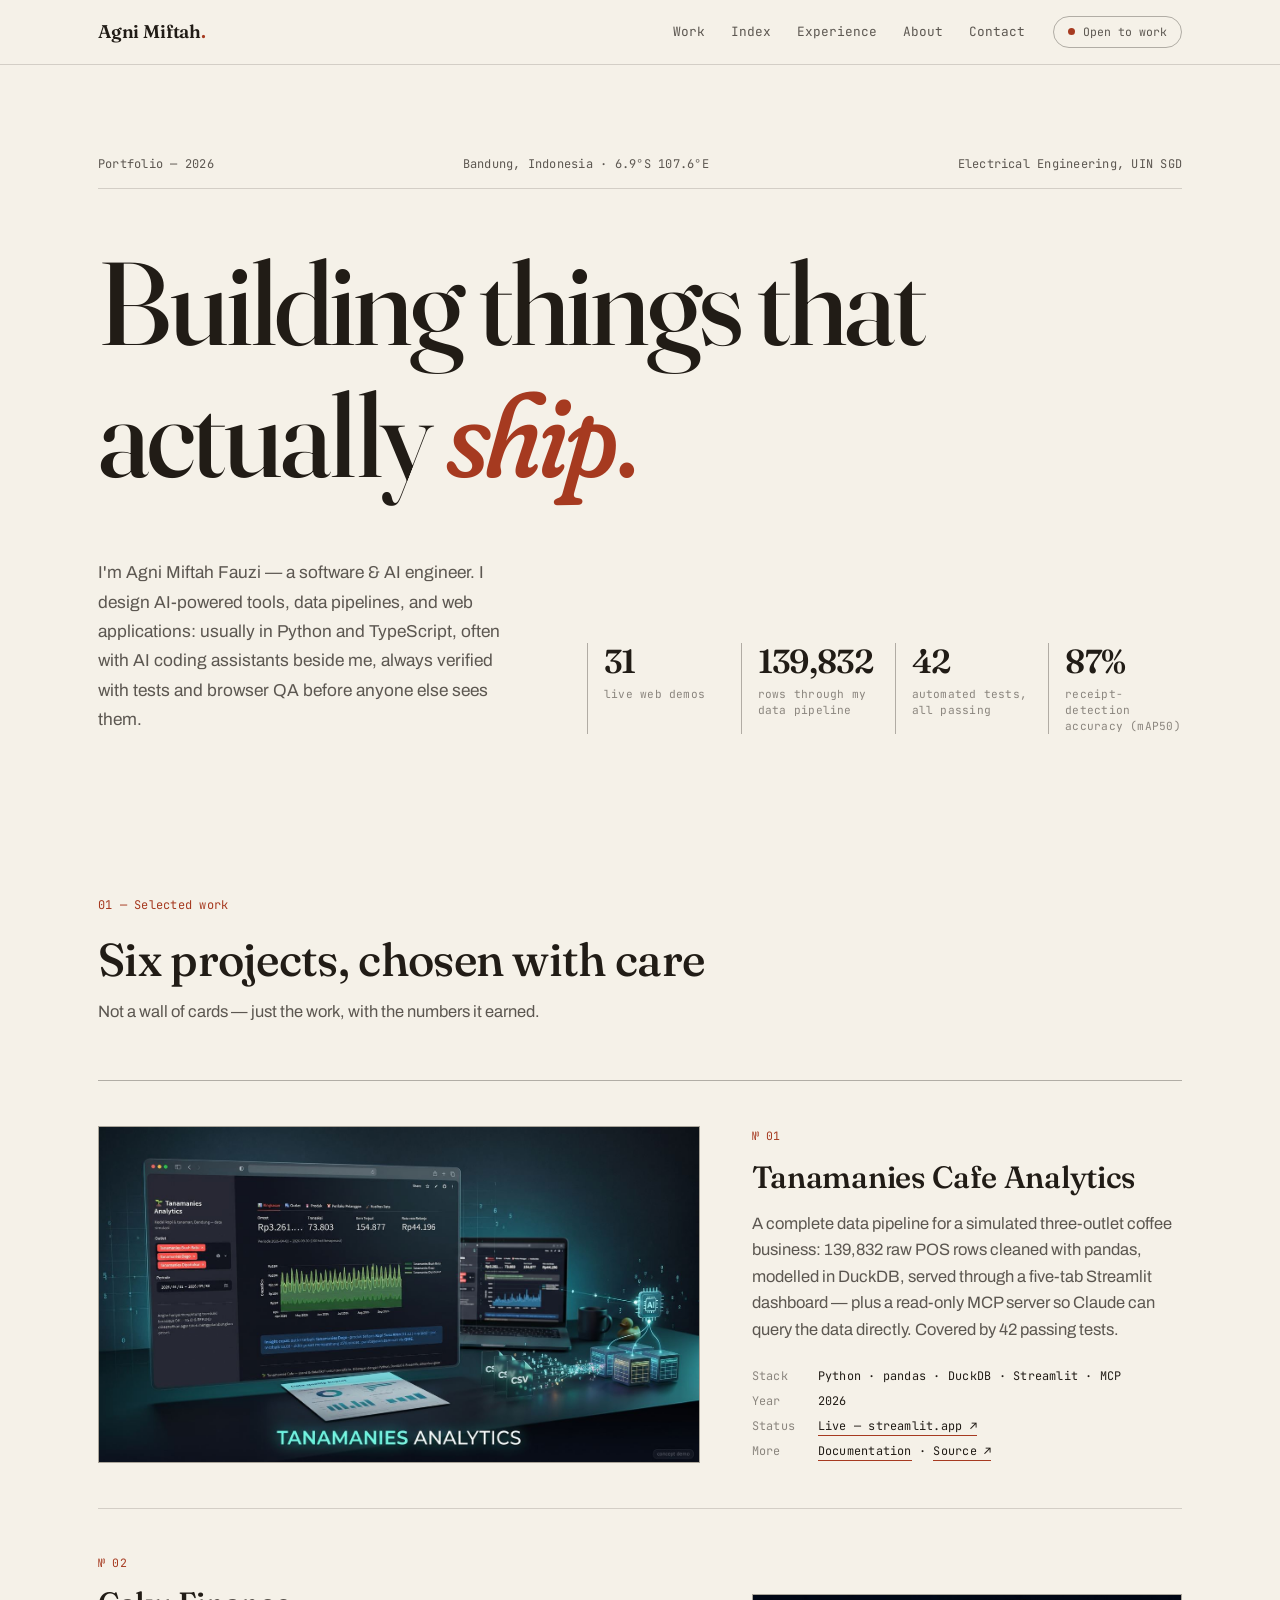
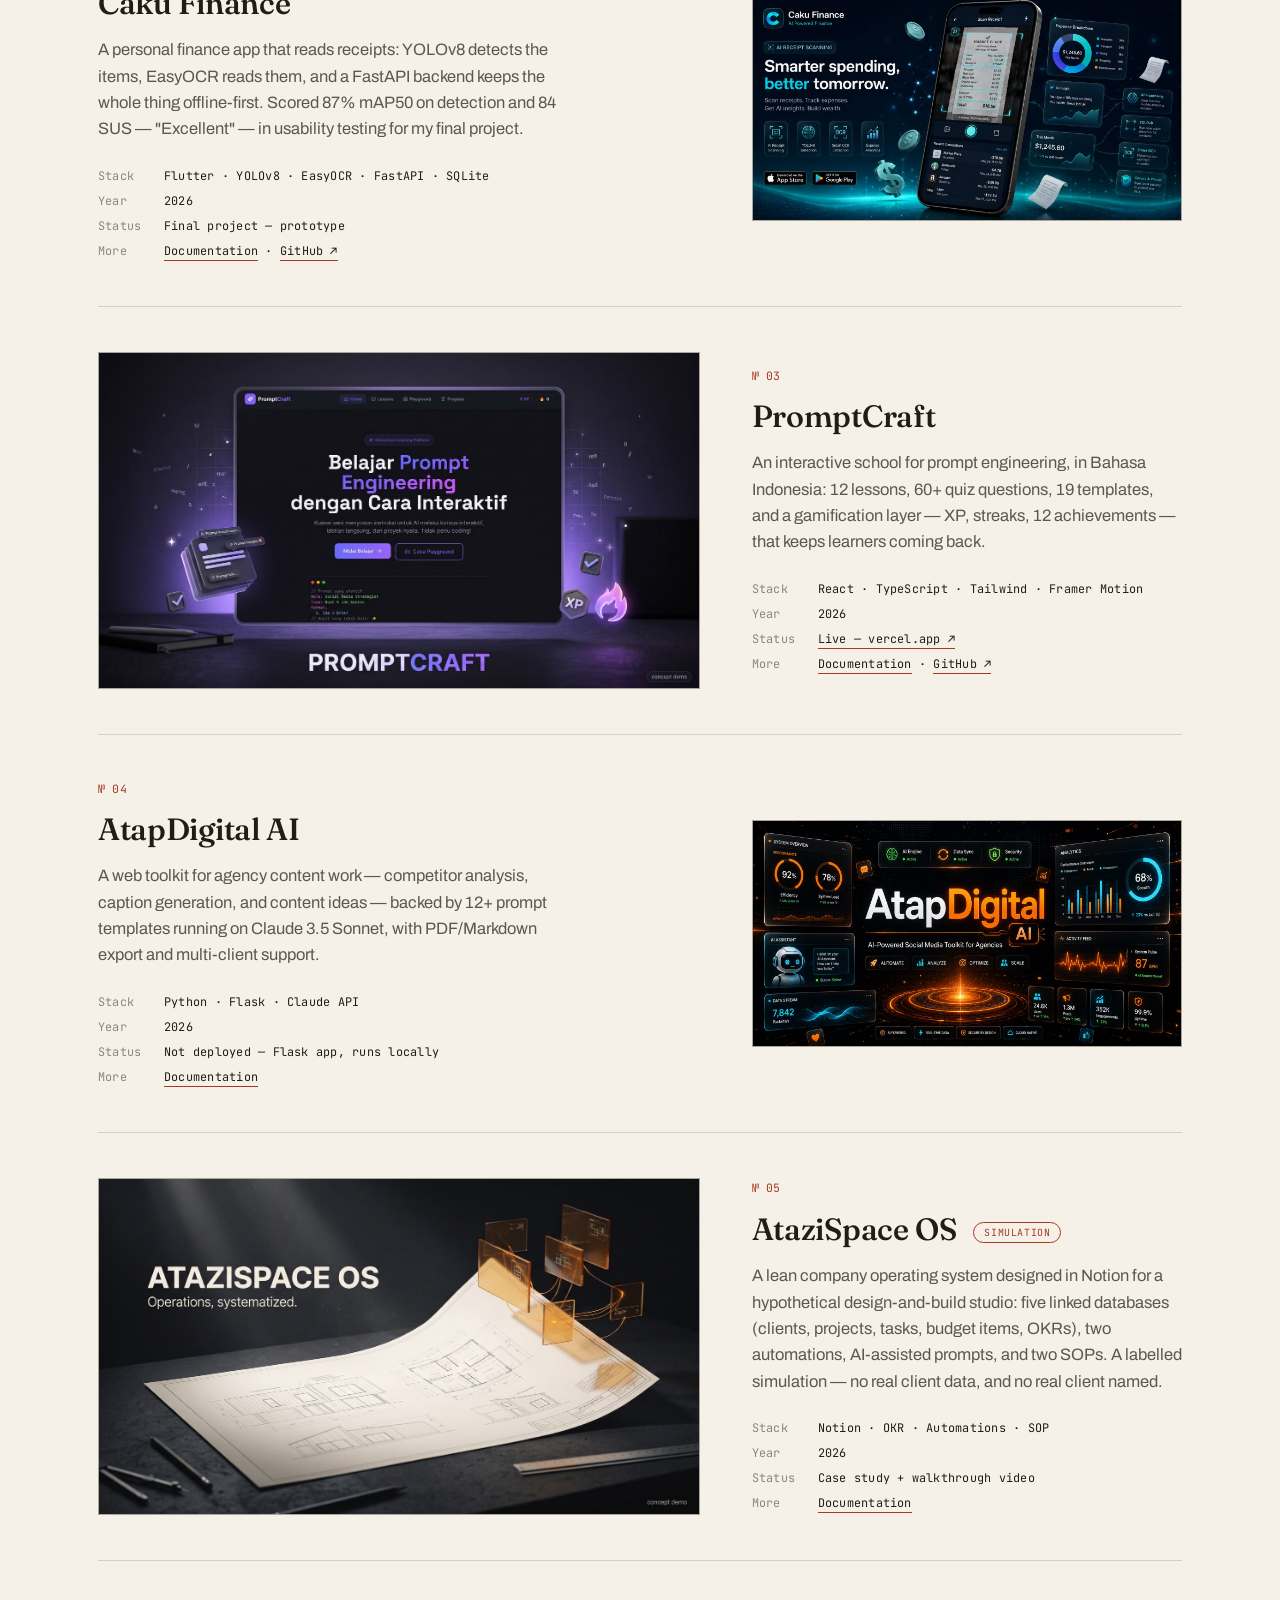
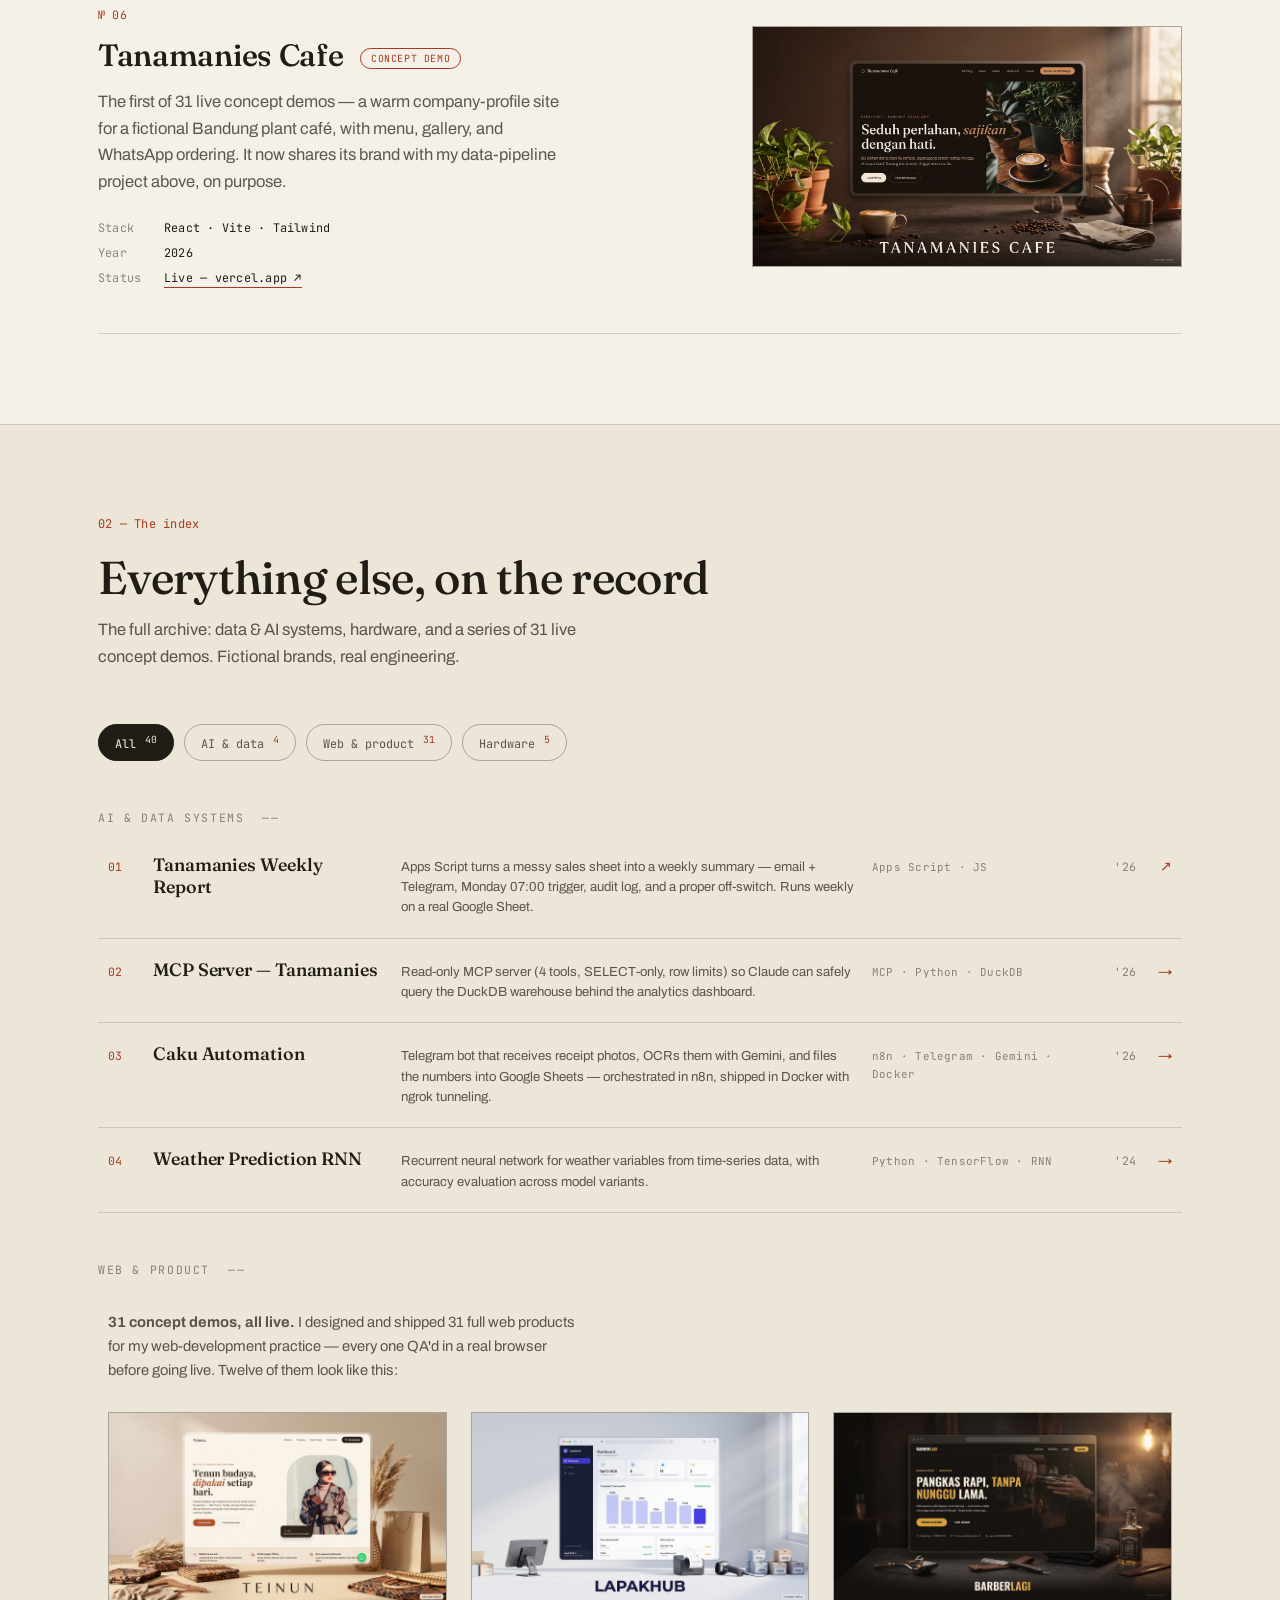
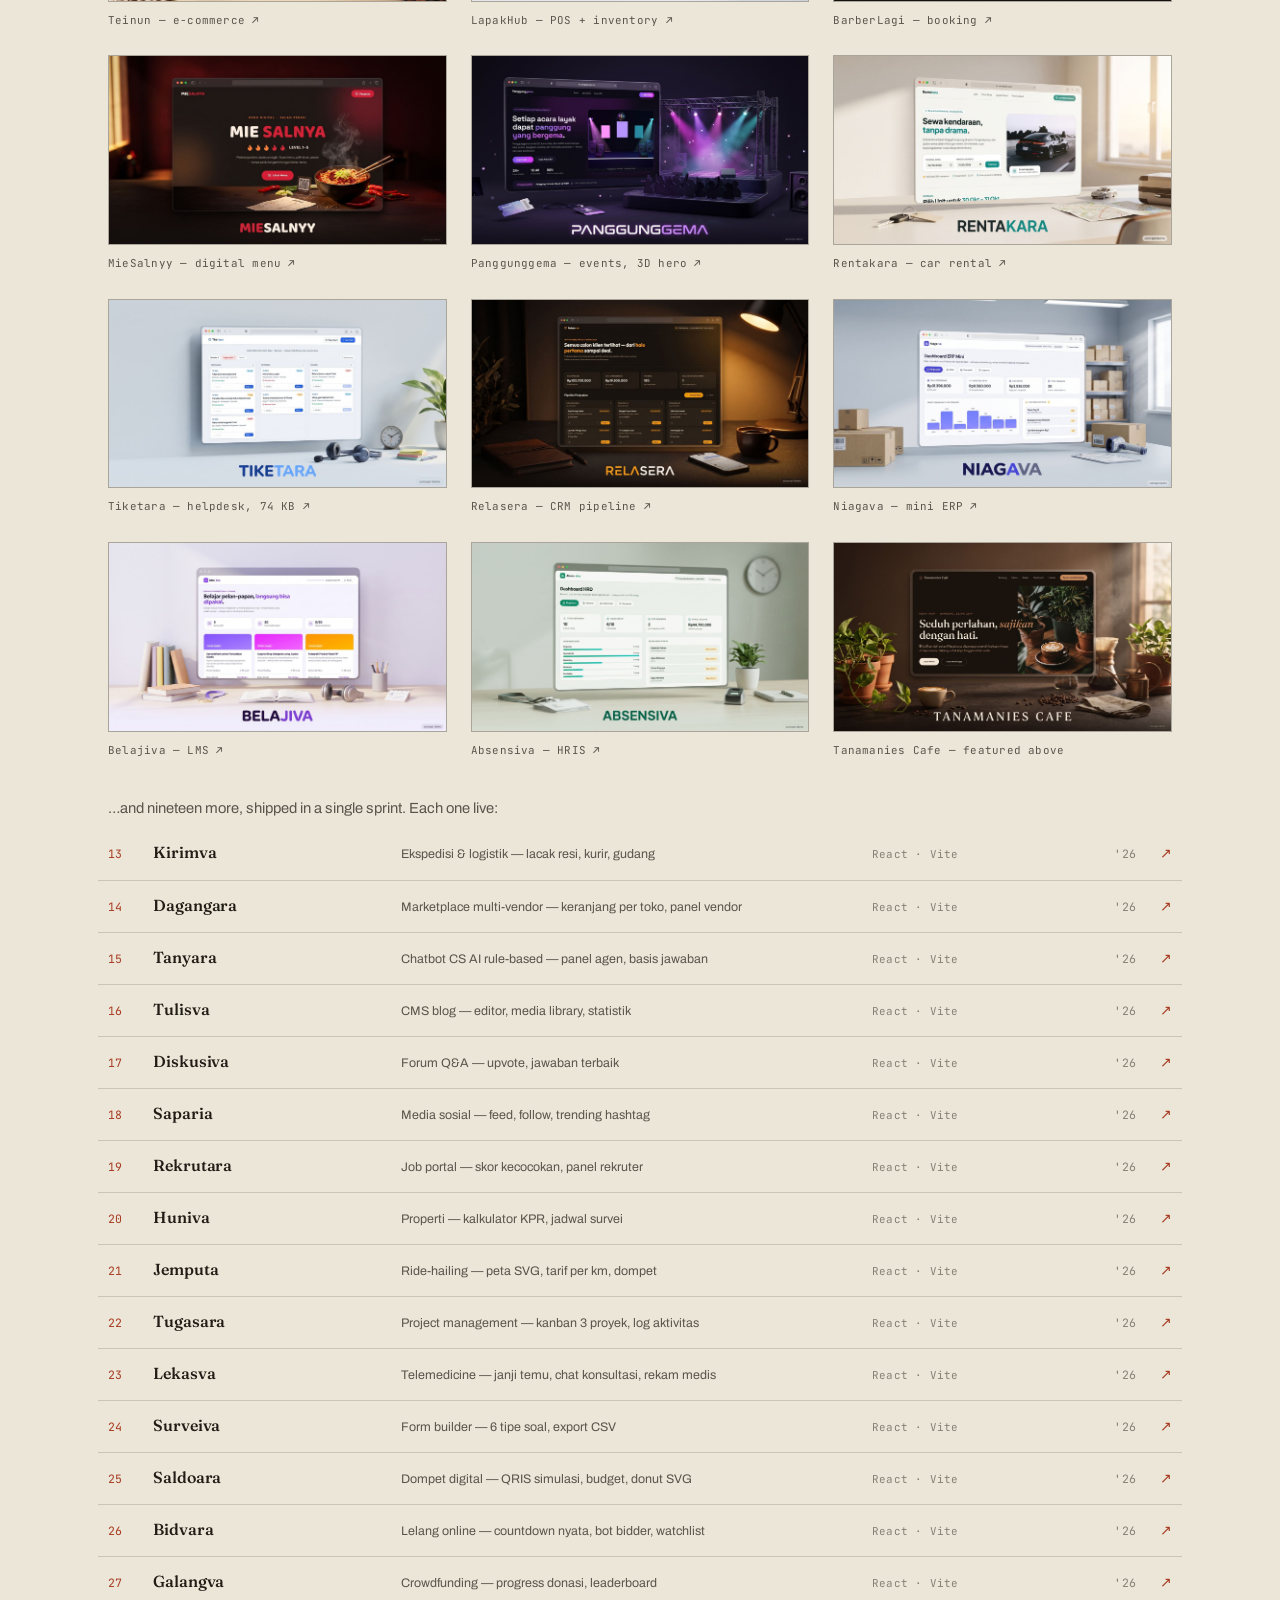
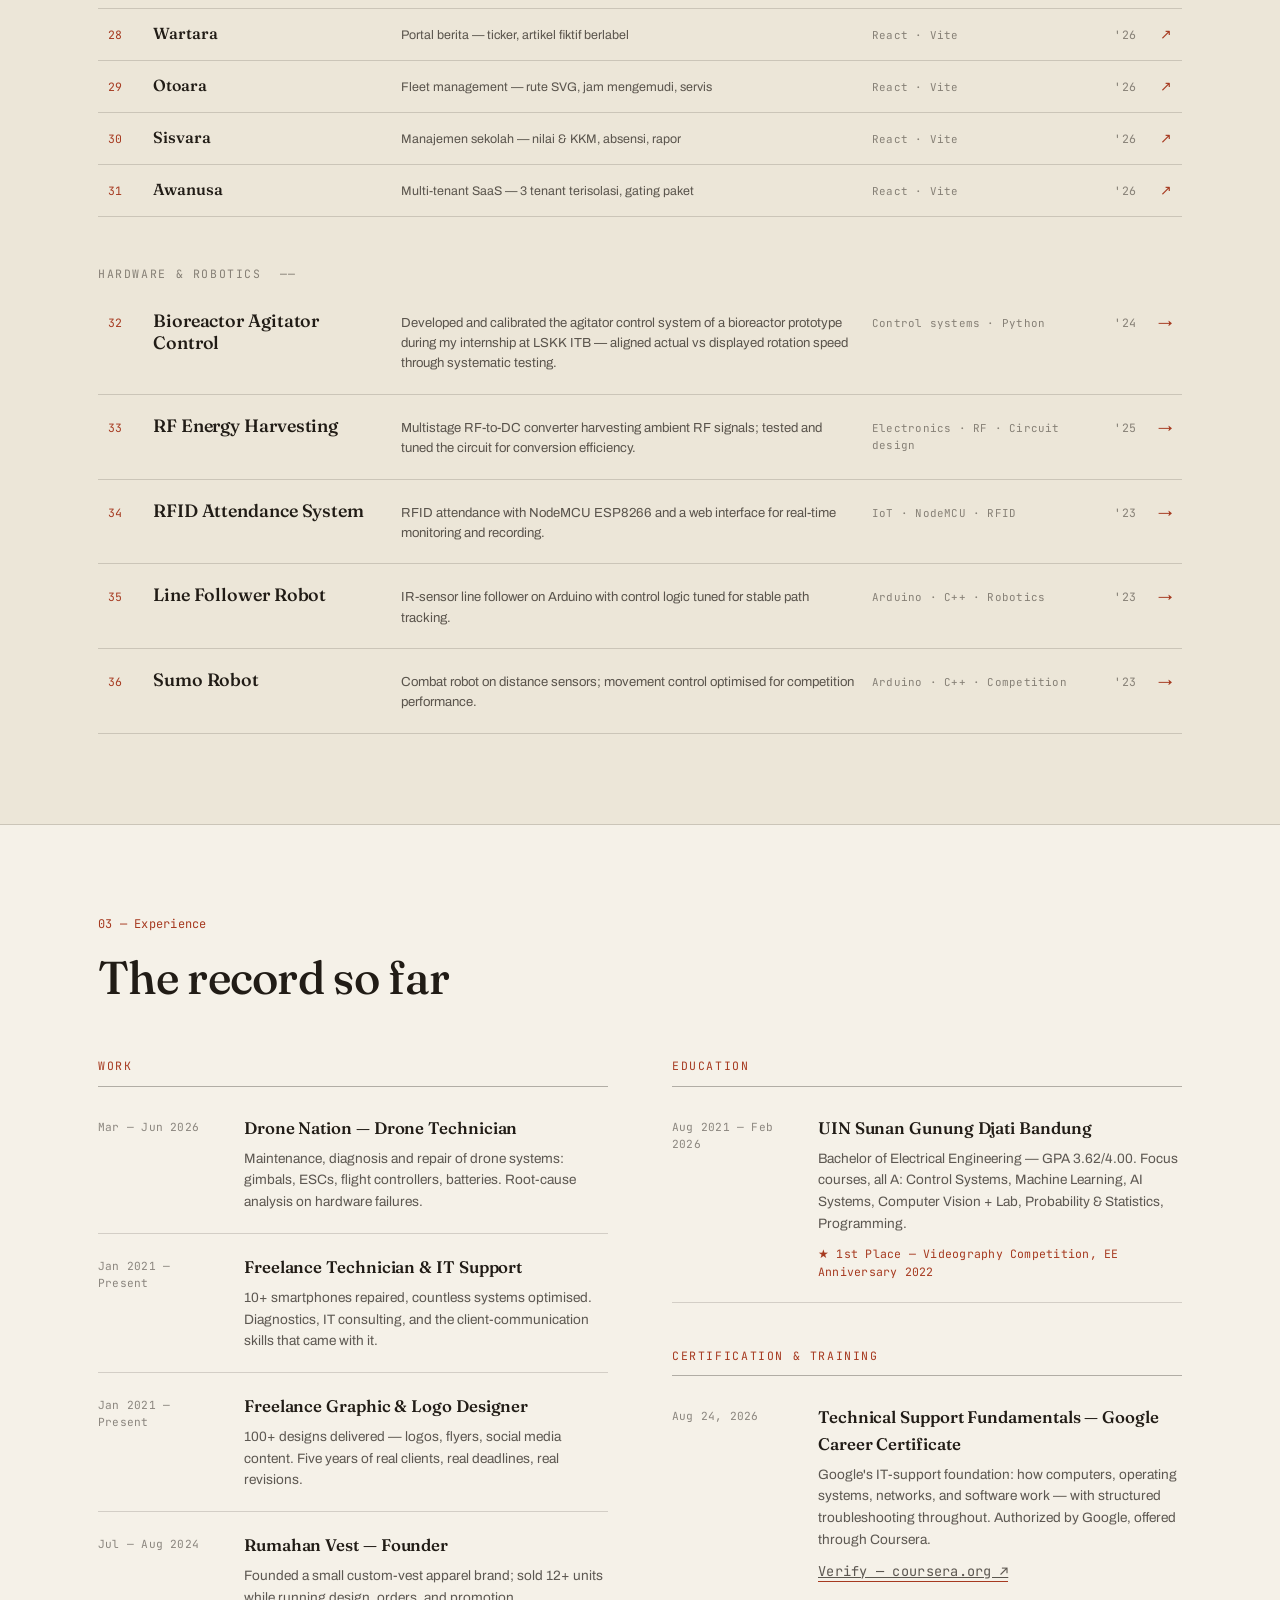
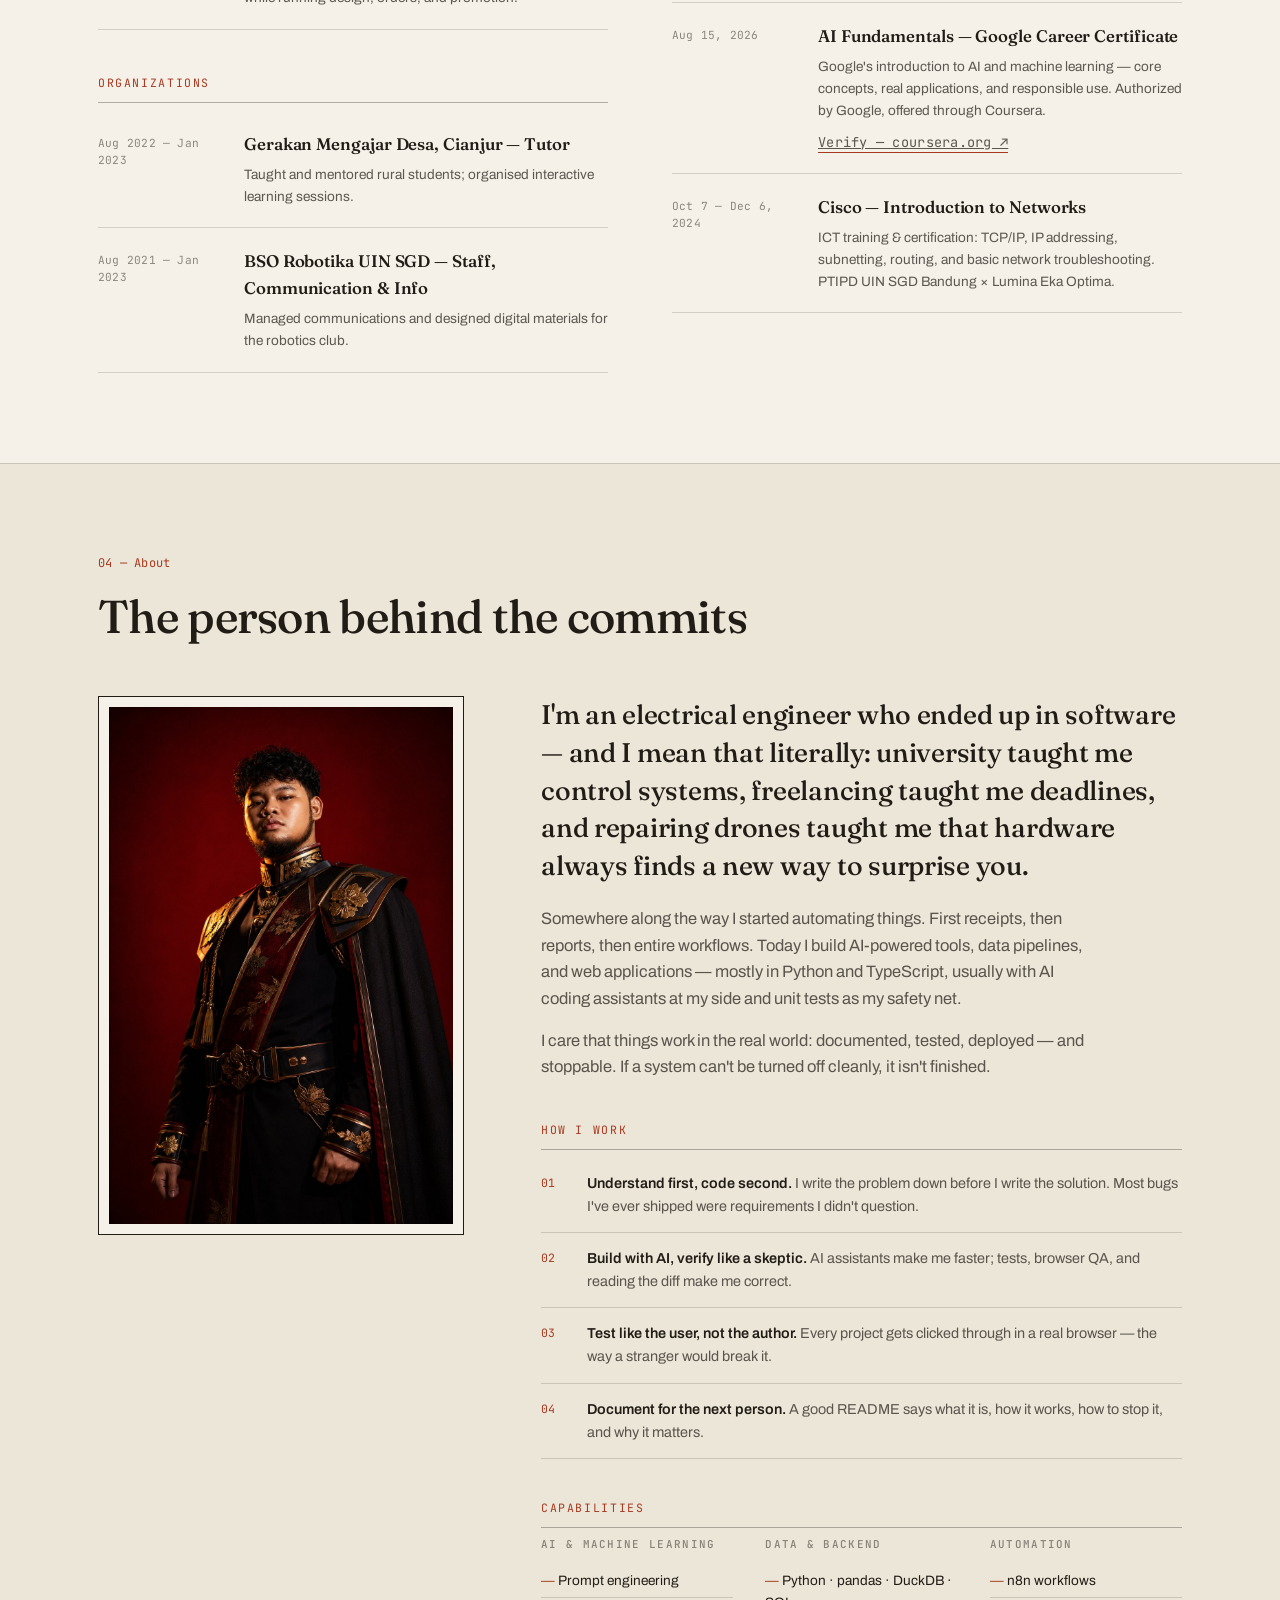
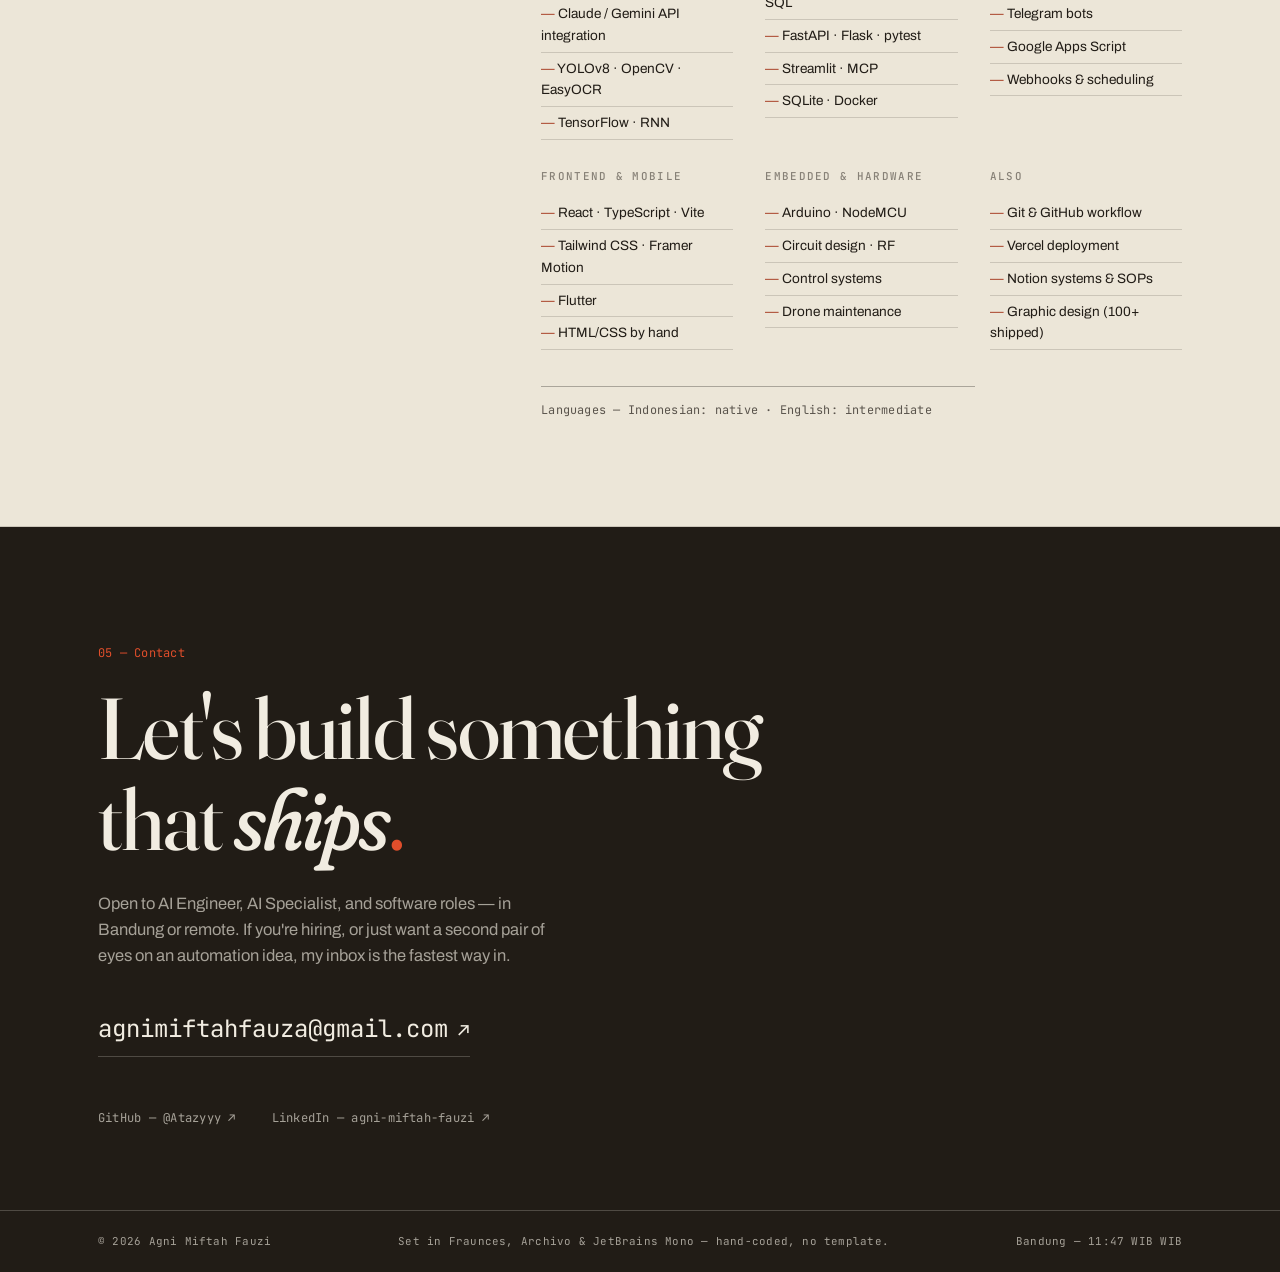
==== index.html @ 5f5f0dae "Add documentation pages for Tanamanies Cafe Analytics and AtaziSpace OS, link from index" ====
<!DOCTYPE html>
<html lang="en">
<head>
  <meta charset="UTF-8">
  <meta name="viewport" content="width=device-width, initial-scale=1.0">
  <title>Agni Miftah Fauzi — Software &amp; AI Engineer, Bandung</title>
  <meta name="description" content="Portfolio of Agni Miftah Fauzi: AI systems, data pipelines, automation, and 31 live web product demos. Electrical Engineering background, Bandung, Indonesia.">
  <meta property="og:title" content="Agni Miftah Fauzi — Software &amp; AI Engineer">
  <meta property="og:description" content="AI systems, data pipelines, automation, and 31 live web product demos.">
  <meta property="og:type" content="website">
  <link rel="icon" href="data:image/svg+xml,%3Csvg xmlns='http://www.w3.org/2000/svg' viewBox='0 0 64 64'%3E%3Crect width='64' height='64' fill='%23A63A20'/%3E%3Ctext x='32' y='45' font-family='Georgia,serif' font-size='38' fill='%23F5F1E8' text-anchor='middle'%3EA.%3C/text%3E%3C/svg%3E">

  <link rel="preconnect" href="https://fonts.googleapis.com">
  <link rel="preconnect" href="https://fonts.gstatic.com" crossorigin>
  <link href="https://fonts.googleapis.com/css2?family=Fraunces:ital,opsz,wght@0,9..144,300..900;1,9..144,300..900&family=Archivo:wght@400;500;600&family=JetBrains+Mono:wght@400;500&display=swap" rel="stylesheet">

  <link rel="stylesheet" href="assets/css/style.css">
</head>
<body>
  <a class="skip-link" href="#work">Skip to content</a>

  <!-- ================= HEADER ================= -->
  <header class="site-head">
    <div class="wrap head-grid">
      <a class="wordmark" href="#top">Agni Miftah<span class="wm-dot">.</span></a>
      <nav class="nav" id="nav" aria-label="Main">
        <a href="#work">Work</a>
        <a href="#index">Index</a>
        <a href="#experience">Experience</a>
        <a href="#about">About</a>
        <a href="#contact">Contact</a>
      </nav>
      <a class="status-chip" href="#contact"><span class="dot" aria-hidden="true"></span>Open to work</a>
      <button class="nav-burger" id="navBurger" aria-expanded="false" aria-controls="nav" aria-label="Open menu">
        <span></span><span></span>
      </button>
    </div>
  </header>

  <main id="top">

    <!-- ================= HERO ================= -->
    <section class="hero wrap" aria-label="Introduction">
      <div class="hero-meta mono reveal">
        <span>Portfolio — 2026</span>
        <span>Bandung, Indonesia · 6.9°S 107.6°E</span>
        <span class="hide-sm">Electrical Engineering, UIN SGD</span>
      </div>

      <h1 class="hero-name">
        <span class="reveal">Building things that</span>
        <span class="reveal hero-line-2">actually <em>ship</em><span class="ink-dot">.</span></span>
      </h1>

      <div class="hero-lower">
        <p class="hero-intro reveal">
          I'm Agni Miftah Fauzi — a software &amp; AI engineer. I design AI-powered tools,
          data pipelines, and web applications: usually in Python and TypeScript, often with
          AI coding assistants beside me, always verified with tests and browser QA before
          anyone else sees them.
        </p>

        <ul class="hero-nums" aria-label="Selected numbers">
          <li class="reveal"><strong>31</strong><span class="mono">live web demos</span></li>
          <li class="reveal"><strong>139,832</strong><span class="mono">rows through my data pipeline</span></li>
          <li class="reveal"><strong>42</strong><span class="mono">automated tests, all passing</span></li>
          <li class="reveal"><strong>87%</strong><span class="mono">receipt-detection accuracy (mAP50)</span></li>
        </ul>
      </div>
    </section>

    <!-- ================= 01 SELECTED WORK ================= -->
    <section class="section" id="work" aria-labelledby="work-title">
      <div class="wrap">
        <header class="sec-head reveal">
          <span class="sec-label mono">01 — Selected work</span>
          <h2 id="work-title" class="sec-title">Six projects, chosen with care</h2>
          <p class="sec-sub">Not a wall of cards — just the work, with the numbers it earned.</p>
        </header>

        <div class="work-list">

          <!-- 1. Tanamanies Cafe Analytics -->
          <article class="work-row reveal">
            <a class="work-media" href="projects/tanamanies-analytics.html">
              <img src="assets/img/thumbs/tanamanies-analytics.jpg" alt="Tanamanies Cafe Analytics — dashboard mockup" width="1400" height="781" loading="lazy">
            </a>
            <div class="work-body">
              <span class="work-no mono">№ 01</span>
              <h3 class="work-title">Tanamanies Cafe Analytics</h3>
              <p class="work-desc">
                A complete data pipeline for a simulated three-outlet coffee business:
                139,832 raw POS rows cleaned with pandas, modelled in DuckDB, served through
                a five-tab Streamlit dashboard — plus a read-only MCP server so Claude can
                query the data directly. Covered by 42 passing tests.
              </p>
              <dl class="work-meta mono">
                <div><dt>Stack</dt><dd>Python · pandas · DuckDB · Streamlit · MCP</dd></div>
                <div><dt>Year</dt><dd>2026</dd></div>
                <div><dt>Status</dt><dd><a class="u-link" href="https://tanamanies-cafe-analytics.streamlit.app" target="_blank" rel="noopener noreferrer">Live — streamlit.app ↗</a></dd></div>
                <div><dt>More</dt><dd><a class="u-link" href="projects/tanamanies-analytics.html">Documentation</a> · <a class="u-link" href="https://github.com/Atazyyy/tanamanies-cafe-analytics" target="_blank" rel="noopener noreferrer">Source ↗</a></dd></div>
              </dl>
            </div>
          </article>

          <!-- 2. Caku Finance -->
          <article class="work-row row-flip reveal">
            <a class="work-media" href="projects/caku-finance.html">
              <img src="assets/img/work/caku-finance.jpg" alt="Caku Finance — Flutter app with receipt OCR" width="1600" height="840" loading="lazy">
            </a>
            <div class="work-body">
              <span class="work-no mono">№ 02</span>
              <h3 class="work-title">Caku Finance</h3>
              <p class="work-desc">
                A personal finance app that reads receipts: YOLOv8 detects the items,
                EasyOCR reads them, and a FastAPI backend keeps the whole thing offline-first.
                Scored 87% mAP50 on detection and 84 SUS — "Excellent" — in usability testing
                for my final project.
              </p>
              <dl class="work-meta mono">
                <div><dt>Stack</dt><dd>Flutter · YOLOv8 · EasyOCR · FastAPI · SQLite</dd></div>
                <div><dt>Year</dt><dd>2026</dd></div>
                <div><dt>Status</dt><dd>Final project — prototype</dd></div>
                <div><dt>More</dt><dd><a class="u-link" href="projects/caku-finance.html">Documentation</a> · <a class="u-link" href="https://github.com/Atazyyy/finance-app" target="_blank" rel="noopener noreferrer">GitHub ↗</a></dd></div>
              </dl>
            </div>
          </article>

          <!-- 3. PromptCraft -->
          <article class="work-row reveal">
            <a class="work-media" href="projects/promptcraft.html">
              <img src="assets/img/thumbs/promptcraft.jpg" alt="PromptCraft — gamified prompt engineering platform" width="1400" height="781" loading="lazy">
            </a>
            <div class="work-body">
              <span class="work-no mono">№ 03</span>
              <h3 class="work-title">PromptCraft</h3>
              <p class="work-desc">
                An interactive school for prompt engineering, in Bahasa Indonesia:
                12 lessons, 60+ quiz questions, 19 templates, and a gamification layer —
                XP, streaks, 12 achievements — that keeps learners coming back.
              </p>
              <dl class="work-meta mono">
                <div><dt>Stack</dt><dd>React · TypeScript · Tailwind · Framer Motion</dd></div>
                <div><dt>Year</dt><dd>2026</dd></div>
                <div><dt>Status</dt><dd><a class="u-link" href="https://promptcraft-pink.vercel.app" target="_blank" rel="noopener noreferrer">Live — vercel.app ↗</a></dd></div>
                <div><dt>More</dt><dd><a class="u-link" href="projects/promptcraft.html">Documentation</a> · <a class="u-link" href="https://github.com/Atazyyy/PromptCraft" target="_blank" rel="noopener noreferrer">GitHub ↗</a></dd></div>
              </dl>
            </div>
          </article>

          <!-- 4. AtapDigital AI -->
          <article class="work-row row-flip reveal">
            <a class="work-media" href="projects/atapdigital-ai.html">
              <img src="assets/img/work/atapdigital-ai.jpg" alt="AtapDigital AI — Claude-powered social media toolkit" width="1600" height="840" loading="lazy">
            </a>
            <div class="work-body">
              <span class="work-no mono">№ 04</span>
              <h3 class="work-title">AtapDigital AI</h3>
              <p class="work-desc">
                A web toolkit for agency content work — competitor analysis, caption
                generation, and content ideas — backed by 12+ prompt templates running on
                Claude 3.5 Sonnet, with PDF/Markdown export and multi-client support.
              </p>
              <dl class="work-meta mono">
                <div><dt>Stack</dt><dd>Python · Flask · Claude API</dd></div>
                <div><dt>Year</dt><dd>2026</dd></div>
                <div><dt>Status</dt><dd>Not deployed — Flask app, runs locally</dd></div>
                <div><dt>More</dt><dd><a class="u-link" href="projects/atapdigital-ai.html">Documentation</a></dd></div>
              </dl>
            </div>
          </article>

          <!-- 5. AtaziSpace OS -->
          <article class="work-row reveal">
            <a class="work-media" href="projects/atazispace-os.html">
              <img src="assets/img/thumbs/atazispace-os.jpg" alt="AtaziSpace OS — Notion operations system, simulation" width="1400" height="781" loading="lazy">
            </a>
            <div class="work-body">
              <span class="work-no mono">№ 05</span>
              <h3 class="work-title">AtaziSpace OS <span class="work-flag mono">simulation</span></h3>
              <p class="work-desc">
                A lean company operating system designed in Notion for a hypothetical
                design-and-build studio: five linked databases (clients, projects, tasks,
                budget items, OKRs), two automations, AI-assisted prompts, and two SOPs.
                A labelled simulation — no real client data, and no real client named.
              </p>
              <dl class="work-meta mono">
                <div><dt>Stack</dt><dd>Notion · OKR · Automations · SOP</dd></div>
                <div><dt>Year</dt><dd>2026</dd></div>
                <div><dt>Status</dt><dd>Case study + walkthrough video</dd></div>
                <div><dt>More</dt><dd><a class="u-link" href="projects/atazispace-os.html">Documentation</a></dd></div>
              </dl>
            </div>
          </article>

          <!-- 6. Tanamanies Cafe demo -->
          <article class="work-row row-flip reveal">
            <a class="work-media" href="https://tanamanies-cafe.vercel.app" target="_blank" rel="noopener noreferrer">
              <img src="assets/img/thumbs/tanamanies-cafe.jpg" alt="Tanamanies Cafe — company profile concept demo" width="1400" height="781" loading="lazy">
            </a>
            <div class="work-body">
              <span class="work-no mono">№ 06</span>
              <h3 class="work-title">Tanamanies Cafe <span class="work-flag mono">concept demo</span></h3>
              <p class="work-desc">
                The first of 31 live concept demos — a warm company-profile site for a
                fictional Bandung plant café, with menu, gallery, and WhatsApp ordering.
                It now shares its brand with my data-pipeline project above, on purpose.
              </p>
              <dl class="work-meta mono">
                <div><dt>Stack</dt><dd>React · Vite · Tailwind</dd></div>
                <div><dt>Year</dt><dd>2026</dd></div>
                <div><dt>Status</dt><dd><a class="u-link" href="https://tanamanies-cafe.vercel.app" target="_blank" rel="noopener noreferrer">Live — vercel.app ↗</a></dd></div>
              </dl>
            </div>
          </article>

        </div>
      </div>
    </section>

    <!-- ================= 02 THE INDEX ================= -->
    <section class="section section-alt" id="index" aria-labelledby="index-title">
      <div class="wrap">
        <header class="sec-head reveal">
          <span class="sec-label mono">02 — The index</span>
          <h2 id="index-title" class="sec-title">Everything else, on the record</h2>
          <p class="sec-sub">The full archive: data &amp; AI systems, hardware, and a series of 31 live concept demos. Fictional brands, real engineering.</p>
        </header>

        <div class="filters mono reveal" role="group" aria-label="Filter projects">
          <button class="filter is-active" data-filter="all">All <sup id="count-all"></sup></button>
          <button class="filter" data-filter="ai">AI &amp; data <sup id="count-ai"></sup></button>
          <button class="filter" data-filter="web">Web &amp; product <sup id="count-web"></sup></button>
          <button class="filter" data-filter="hw">Hardware <sup id="count-hw"></sup></button>
        </div>

        <div id="indexRows">

          <!-- AI & DATA -->
          <div class="idx-group-head mono" data-cat="ai">
            <span>AI &amp; data systems</span><span>——</span>
          </div>

          <a class="idx-row reveal" data-cat="ai" href="https://github.com/Atazyyy/tanamanies-weekly-report" target="_blank" rel="noopener noreferrer">
            <span class="idx-no mono">01</span>
            <span class="idx-name">Tanamanies Weekly Report</span>
            <span class="idx-desc">Apps Script turns a messy sales sheet into a weekly summary — email + Telegram, Monday 07:00 trigger, audit log, and a proper off-switch. Runs weekly on a real Google Sheet.</span>
            <span class="idx-stack mono">Apps Script · JS</span>
            <span class="idx-year mono">'26</span>
            <span class="idx-arrow" aria-hidden="true">↗</span>
          </a>

          <a class="idx-row reveal" data-cat="ai" href="projects/tanamanies-analytics.html">
            <span class="idx-no mono">02</span>
            <span class="idx-name">MCP Server — Tanamanies</span>
            <span class="idx-desc">Read-only MCP server (4 tools, SELECT-only, row limits) so Claude can safely query the DuckDB warehouse behind the analytics dashboard.</span>
            <span class="idx-stack mono">MCP · Python · DuckDB</span>
            <span class="idx-year mono">'26</span>
            <span class="idx-arrow" aria-hidden="true">→</span>
          </a>

          <a class="idx-row reveal" data-cat="ai" href="projects/caku-automation.html">
            <span class="idx-no mono">03</span>
            <span class="idx-name">Caku Automation</span>
            <span class="idx-desc">Telegram bot that receives receipt photos, OCRs them with Gemini, and files the numbers into Google Sheets — orchestrated in n8n, shipped in Docker with ngrok tunneling.</span>
            <span class="idx-stack mono">n8n · Telegram · Gemini · Docker</span>
            <span class="idx-year mono">'26</span>
            <span class="idx-arrow" aria-hidden="true">→</span>
          </a>

          <a class="idx-row reveal" data-cat="ai" href="projects/weather-rnn.html">
            <span class="idx-no mono">04</span>
            <span class="idx-name">Weather Prediction RNN</span>
            <span class="idx-desc">Recurrent neural network for weather variables from time-series data, with accuracy evaluation across model variants.</span>
            <span class="idx-stack mono">Python · TensorFlow · RNN</span>
            <span class="idx-year mono">'24</span>
            <span class="idx-arrow" aria-hidden="true">→</span>
          </a>

          <!-- WEB & PRODUCT -->
          <div class="idx-group-head mono" data-cat="web">
            <span>Web &amp; product</span><span>——</span>
          </div>

          <p class="idx-note reveal" data-cat="web">
            <strong>31 concept demos, all live.</strong> I designed and shipped 31 full web products for
            my web-development practice — every one QA'd in a real browser before going live.
            Twelve of them look like this:
          </p>

          <div class="demo-wall" data-cat="web">
            <a class="demo-cell reveal" data-cat="web" href="https://teinun.vercel.app" target="_blank" rel="noopener noreferrer">
              <img src="assets/img/thumbs/teinun.jpg" alt="Teinun — fashion e-commerce demo" width="1400" height="781" loading="lazy">
              <span class="mono">Teinun — e-commerce ↗</span>
            </a>
            <a class="demo-cell reveal" data-cat="web" href="https://lapakhub.vercel.app" target="_blank" rel="noopener noreferrer">
              <img src="assets/img/thumbs/lapakhub.jpg" alt="LapakHub — POS and inventory demo" width="1400" height="781" loading="lazy">
              <span class="mono">LapakHub — POS + inventory ↗</span>
            </a>
            <a class="demo-cell reveal" data-cat="web" href="https://barberlagi.vercel.app" target="_blank" rel="noopener noreferrer">
              <img src="assets/img/thumbs/barberlagi.jpg" alt="BarberLagi — barbershop booking demo" width="1400" height="781" loading="lazy">
              <span class="mono">BarberLagi — booking ↗</span>
            </a>
            <a class="demo-cell reveal" data-cat="web" href="https://miesalnya.vercel.app" target="_blank" rel="noopener noreferrer">
              <img src="assets/img/thumbs/miesalnya.jpg" alt="MieSalnyy — digital menu demo" width="1400" height="781" loading="lazy">
              <span class="mono">MieSalnyy — digital menu ↗</span>
            </a>
            <a class="demo-cell reveal" data-cat="web" href="https://panggunggema.vercel.app" target="_blank" rel="noopener noreferrer">
              <img src="assets/img/thumbs/panggunggema.jpg" alt="Panggunggema — event and ticketing demo with 3D hero" width="1400" height="781" loading="lazy">
              <span class="mono">Panggunggema — events, 3D hero ↗</span>
            </a>
            <a class="demo-cell reveal" data-cat="web" href="https://rentakara.vercel.app" target="_blank" rel="noopener noreferrer">
              <img src="assets/img/thumbs/rentakara.jpg" alt="Rentakara — car rental demo" width="1400" height="781" loading="lazy">
              <span class="mono">Rentakara — car rental ↗</span>
            </a>
            <a class="demo-cell reveal" data-cat="web" href="https://tiketara.vercel.app" target="_blank" rel="noopener noreferrer">
              <img src="assets/img/thumbs/tiketara.jpg" alt="Tiketara — helpdesk ticketing demo" width="1400" height="781" loading="lazy">
              <span class="mono">Tiketara — helpdesk, 74 KB ↗</span>
            </a>
            <a class="demo-cell reveal" data-cat="web" href="https://relasera.vercel.app" target="_blank" rel="noopener noreferrer">
              <img src="assets/img/thumbs/relasera.jpg" alt="Relasera — CRM pipeline demo" width="1400" height="781" loading="lazy">
              <span class="mono">Relasera — CRM pipeline ↗</span>
            </a>
            <a class="demo-cell reveal" data-cat="web" href="https://niagava.vercel.app" target="_blank" rel="noopener noreferrer">
              <img src="assets/img/thumbs/niagava.jpg" alt="Niagava — mini ERP demo" width="1400" height="781" loading="lazy">
              <span class="mono">Niagava — mini ERP ↗</span>
            </a>
            <a class="demo-cell reveal" data-cat="web" href="https://belajiva.vercel.app" target="_blank" rel="noopener noreferrer">
              <img src="assets/img/thumbs/belajiva.jpg" alt="Belajiva — learning management system demo" width="1400" height="781" loading="lazy">
              <span class="mono">Belajiva — LMS ↗</span>
            </a>
            <a class="demo-cell reveal" data-cat="web" href="https://absensiva.vercel.app" target="_blank" rel="noopener noreferrer">
              <img src="assets/img/thumbs/absensiva.jpg" alt="Absensiva — HRIS attendance demo" width="1400" height="781" loading="lazy">
              <span class="mono">Absensiva — HRIS ↗</span>
            </a>
            <a class="demo-cell reveal" data-cat="web" href="#work">
              <img src="assets/img/thumbs/tanamanies-cafe.jpg" alt="Tanamanies Cafe — featured above" width="1400" height="781" loading="lazy">
              <span class="mono">Tanamanies Cafe — featured above</span>
            </a>
          </div>

          <p class="idx-note reveal" data-cat="web">…and nineteen more, shipped in a single sprint. Each one live:</p>

          <div class="demo-rows" data-cat="web">
            <a class="idx-row idx-row-sm reveal" data-cat="web" href="https://kirimva.vercel.app" target="_blank" rel="noopener noreferrer"><span class="idx-no mono">13</span><span class="idx-name">Kirimva</span><span class="idx-desc">Ekspedisi &amp; logistik — lacak resi, kurir, gudang</span><span class="idx-stack mono">React · Vite</span><span class="idx-year mono">'26</span><span class="idx-arrow" aria-hidden="true">↗</span></a>
            <a class="idx-row idx-row-sm reveal" data-cat="web" href="https://dagangara.vercel.app" target="_blank" rel="noopener noreferrer"><span class="idx-no mono">14</span><span class="idx-name">Dagangara</span><span class="idx-desc">Marketplace multi-vendor — keranjang per toko, panel vendor</span><span class="idx-stack mono">React · Vite</span><span class="idx-year mono">'26</span><span class="idx-arrow" aria-hidden="true">↗</span></a>
            <a class="idx-row idx-row-sm reveal" data-cat="web" href="https://tanyara.vercel.app" target="_blank" rel="noopener noreferrer"><span class="idx-no mono">15</span><span class="idx-name">Tanyara</span><span class="idx-desc">Chatbot CS AI rule-based — panel agen, basis jawaban</span><span class="idx-stack mono">React · Vite</span><span class="idx-year mono">'26</span><span class="idx-arrow" aria-hidden="true">↗</span></a>
            <a class="idx-row idx-row-sm reveal" data-cat="web" href="https://tulisva.vercel.app" target="_blank" rel="noopener noreferrer"><span class="idx-no mono">16</span><span class="idx-name">Tulisva</span><span class="idx-desc">CMS blog — editor, media library, statistik</span><span class="idx-stack mono">React · Vite</span><span class="idx-year mono">'26</span><span class="idx-arrow" aria-hidden="true">↗</span></a>
            <a class="idx-row idx-row-sm reveal" data-cat="web" href="https://diskusiva.vercel.app" target="_blank" rel="noopener noreferrer"><span class="idx-no mono">17</span><span class="idx-name">Diskusiva</span><span class="idx-desc">Forum Q&amp;A — upvote, jawaban terbaik</span><span class="idx-stack mono">React · Vite</span><span class="idx-year mono">'26</span><span class="idx-arrow" aria-hidden="true">↗</span></a>
            <a class="idx-row idx-row-sm reveal" data-cat="web" href="https://saparia.vercel.app" target="_blank" rel="noopener noreferrer"><span class="idx-no mono">18</span><span class="idx-name">Saparia</span><span class="idx-desc">Media sosial — feed, follow, trending hashtag</span><span class="idx-stack mono">React · Vite</span><span class="idx-year mono">'26</span><span class="idx-arrow" aria-hidden="true">↗</span></a>
            <a class="idx-row idx-row-sm reveal" data-cat="web" href="https://rekrutara.vercel.app" target="_blank" rel="noopener noreferrer"><span class="idx-no mono">19</span><span class="idx-name">Rekrutara</span><span class="idx-desc">Job portal — skor kecocokan, panel rekruter</span><span class="idx-stack mono">React · Vite</span><span class="idx-year mono">'26</span><span class="idx-arrow" aria-hidden="true">↗</span></a>
            <a class="idx-row idx-row-sm reveal" data-cat="web" href="https://huniva.vercel.app" target="_blank" rel="noopener noreferrer"><span class="idx-no mono">20</span><span class="idx-name">Huniva</span><span class="idx-desc">Properti — kalkulator KPR, jadwal survei</span><span class="idx-stack mono">React · Vite</span><span class="idx-year mono">'26</span><span class="idx-arrow" aria-hidden="true">↗</span></a>
            <a class="idx-row idx-row-sm reveal" data-cat="web" href="https://jemputa.vercel.app" target="_blank" rel="noopener noreferrer"><span class="idx-no mono">21</span><span class="idx-name">Jemputa</span><span class="idx-desc">Ride-hailing — peta SVG, tarif per km, dompet</span><span class="idx-stack mono">React · Vite</span><span class="idx-year mono">'26</span><span class="idx-arrow" aria-hidden="true">↗</span></a>
            <a class="idx-row idx-row-sm reveal" data-cat="web" href="https://tugasara.vercel.app" target="_blank" rel="noopener noreferrer"><span class="idx-no mono">22</span><span class="idx-name">Tugasara</span><span class="idx-desc">Project management — kanban 3 proyek, log aktivitas</span><span class="idx-stack mono">React · Vite</span><span class="idx-year mono">'26</span><span class="idx-arrow" aria-hidden="true">↗</span></a>
            <a class="idx-row idx-row-sm reveal" data-cat="web" href="https://lekasva.vercel.app" target="_blank" rel="noopener noreferrer"><span class="idx-no mono">23</span><span class="idx-name">Lekasva</span><span class="idx-desc">Telemedicine — janji temu, chat konsultasi, rekam medis</span><span class="idx-stack mono">React · Vite</span><span class="idx-year mono">'26</span><span class="idx-arrow" aria-hidden="true">↗</span></a>
            <a class="idx-row idx-row-sm reveal" data-cat="web" href="https://surveiva.vercel.app" target="_blank" rel="noopener noreferrer"><span class="idx-no mono">24</span><span class="idx-name">Surveiva</span><span class="idx-desc">Form builder — 6 tipe soal, export CSV</span><span class="idx-stack mono">React · Vite</span><span class="idx-year mono">'26</span><span class="idx-arrow" aria-hidden="true">↗</span></a>
            <a class="idx-row idx-row-sm reveal" data-cat="web" href="https://saldoara.vercel.app" target="_blank" rel="noopener noreferrer"><span class="idx-no mono">25</span><span class="idx-name">Saldoara</span><span class="idx-desc">Dompet digital — QRIS simulasi, budget, donut SVG</span><span class="idx-stack mono">React · Vite</span><span class="idx-year mono">'26</span><span class="idx-arrow" aria-hidden="true">↗</span></a>
            <a class="idx-row idx-row-sm reveal" data-cat="web" href="https://bidvara.vercel.app" target="_blank" rel="noopener noreferrer"><span class="idx-no mono">26</span><span class="idx-name">Bidvara</span><span class="idx-desc">Lelang online — countdown nyata, bot bidder, watchlist</span><span class="idx-stack mono">React · Vite</span><span class="idx-year mono">'26</span><span class="idx-arrow" aria-hidden="true">↗</span></a>
            <a class="idx-row idx-row-sm reveal" data-cat="web" href="https://galangva.vercel.app" target="_blank" rel="noopener noreferrer"><span class="idx-no mono">27</span><span class="idx-name">Galangva</span><span class="idx-desc">Crowdfunding — progress donasi, leaderboard</span><span class="idx-stack mono">React · Vite</span><span class="idx-year mono">'26</span><span class="idx-arrow" aria-hidden="true">↗</span></a>
            <a class="idx-row idx-row-sm reveal" data-cat="web" href="https://wartara.vercel.app" target="_blank" rel="noopener noreferrer"><span class="idx-no mono">28</span><span class="idx-name">Wartara</span><span class="idx-desc">Portal berita — ticker, artikel fiktif berlabel</span><span class="idx-stack mono">React · Vite</span><span class="idx-year mono">'26</span><span class="idx-arrow" aria-hidden="true">↗</span></a>
            <a class="idx-row idx-row-sm reveal" data-cat="web" href="https://otoara.vercel.app" target="_blank" rel="noopener noreferrer"><span class="idx-no mono">29</span><span class="idx-name">Otoara</span><span class="idx-desc">Fleet management — rute SVG, jam mengemudi, servis</span><span class="idx-stack mono">React · Vite</span><span class="idx-year mono">'26</span><span class="idx-arrow" aria-hidden="true">↗</span></a>
            <a class="idx-row idx-row-sm reveal" data-cat="web" href="https://sisvara.vercel.app" target="_blank" rel="noopener noreferrer"><span class="idx-no mono">30</span><span class="idx-name">Sisvara</span><span class="idx-desc">Manajemen sekolah — nilai &amp; KKM, absensi, rapor</span><span class="idx-stack mono">React · Vite</span><span class="idx-year mono">'26</span><span class="idx-arrow" aria-hidden="true">↗</span></a>
            <a class="idx-row idx-row-sm reveal" data-cat="web" href="https://awanusa.vercel.app" target="_blank" rel="noopener noreferrer"><span class="idx-no mono">31</span><span class="idx-name">Awanusa</span><span class="idx-desc">Multi-tenant SaaS — 3 tenant terisolasi, gating paket</span><span class="idx-stack mono">React · Vite</span><span class="idx-year mono">'26</span><span class="idx-arrow" aria-hidden="true">↗</span></a>
          </div>

          <!-- HARDWARE -->
          <div class="idx-group-head mono" data-cat="hw">
            <span>Hardware &amp; robotics</span><span>——</span>
          </div>

          <a class="idx-row reveal" data-cat="hw" href="projects/bioreactor.html">
            <span class="idx-no mono">32</span>
            <span class="idx-name">Bioreactor Agitator Control</span>
            <span class="idx-desc">Developed and calibrated the agitator control system of a bioreactor prototype during my internship at LSKK ITB — aligned actual vs displayed rotation speed through systematic testing.</span>
            <span class="idx-stack mono">Control systems · Python</span>
            <span class="idx-year mono">'24</span>
            <span class="idx-arrow" aria-hidden="true">→</span>
          </a>

          <a class="idx-row reveal" data-cat="hw" href="projects/rf-harvesting.html">
            <span class="idx-no mono">33</span>
            <span class="idx-name">RF Energy Harvesting</span>
            <span class="idx-desc">Multistage RF-to-DC converter harvesting ambient RF signals; tested and tuned the circuit for conversion efficiency.</span>
            <span class="idx-stack mono">Electronics · RF · Circuit design</span>
            <span class="idx-year mono">'25</span>
            <span class="idx-arrow" aria-hidden="true">→</span>
          </a>

          <a class="idx-row reveal" data-cat="hw" href="projects/rfid-attendance.html">
            <span class="idx-no mono">34</span>
            <span class="idx-name">RFID Attendance System</span>
            <span class="idx-desc">RFID attendance with NodeMCU ESP8266 and a web interface for real-time monitoring and recording.</span>
            <span class="idx-stack mono">IoT · NodeMCU · RFID</span>
            <span class="idx-year mono">'23</span>
            <span class="idx-arrow" aria-hidden="true">→</span>
          </a>

          <a class="idx-row reveal" data-cat="hw" href="projects/line-follower.html">
            <span class="idx-no mono">35</span>
            <span class="idx-name">Line Follower Robot</span>
            <span class="idx-desc">IR-sensor line follower on Arduino with control logic tuned for stable path tracking.</span>
            <span class="idx-stack mono">Arduino · C++ · Robotics</span>
            <span class="idx-year mono">'23</span>
            <span class="idx-arrow" aria-hidden="true">→</span>
          </a>

          <a class="idx-row reveal" data-cat="hw" href="projects/sumo-robot.html">
            <span class="idx-no mono">36</span>
            <span class="idx-name">Sumo Robot</span>
            <span class="idx-desc">Combat robot on distance sensors; movement control optimised for competition performance.</span>
            <span class="idx-stack mono">Arduino · C++ · Competition</span>
            <span class="idx-year mono">'23</span>
            <span class="idx-arrow" aria-hidden="true">→</span>
          </a>

        </div>
      </div>
    </section>

    <!-- ================= 03 EXPERIENCE ================= -->
    <section class="section" id="experience" aria-labelledby="exp-title">
      <div class="wrap">
        <header class="sec-head reveal">
          <span class="sec-label mono">03 — Experience</span>
          <h2 id="exp-title" class="sec-title">The record so far</h2>
        </header>

        <div class="xp-cols">
          <div class="xp-col">
            <h3 class="xp-heading mono reveal">Work</h3>

            <div class="xp-row reveal">
              <span class="xp-date mono">Mar — Jun 2026</span>
              <div class="xp-body">
                <h4>Drone Nation — Drone Technician</h4>
                <p>Maintenance, diagnosis and repair of drone systems: gimbals, ESCs, flight controllers, batteries. Root-cause analysis on hardware failures.</p>
              </div>
            </div>

            <div class="xp-row reveal">
              <span class="xp-date mono">Jan 2021 — Present</span>
              <div class="xp-body">
                <h4>Freelance Technician &amp; IT Support</h4>
                <p>10+ smartphones repaired, countless systems optimised. Diagnostics, IT consulting, and the client-communication skills that came with it.</p>
              </div>
            </div>

            <div class="xp-row reveal">
              <span class="xp-date mono">Jan 2021 — Present</span>
              <div class="xp-body">
                <h4>Freelance Graphic &amp; Logo Designer</h4>
                <p>100+ designs delivered — logos, flyers, social media content. Five years of real clients, real deadlines, real revisions.</p>
              </div>
            </div>

            <div class="xp-row reveal">
              <span class="xp-date mono">Jul — Aug 2024</span>
              <div class="xp-body">
                <h4>Rumahan Vest — Founder</h4>
                <p>Founded a small custom-vest apparel brand; sold 12+ units while running design, orders, and promotion.</p>
              </div>
            </div>

            <h3 class="xp-heading mono reveal">Organizations</h3>

            <div class="xp-row reveal">
              <span class="xp-date mono">Aug 2022 — Jan 2023</span>
              <div class="xp-body">
                <h4>Gerakan Mengajar Desa, Cianjur — Tutor</h4>
                <p>Taught and mentored rural students; organised interactive learning sessions.</p>
              </div>
            </div>

            <div class="xp-row reveal">
              <span class="xp-date mono">Aug 2021 — Jan 2023</span>
              <div class="xp-body">
                <h4>BSO Robotika UIN SGD — Staff, Communication &amp; Info</h4>
                <p>Managed communications and designed digital materials for the robotics club.</p>
              </div>
            </div>

          </div>

          <div class="xp-col">
            <h3 class="xp-heading mono reveal">Education</h3>

            <div class="xp-row reveal">
              <span class="xp-date mono">Aug 2021 — Feb 2026</span>
              <div class="xp-body">
                <h4>UIN Sunan Gunung Djati Bandung</h4>
                <p>Bachelor of Electrical Engineering — GPA 3.62/4.00. Focus courses, all A: Control Systems, Machine Learning, AI Systems, Computer Vision + Lab, Probability &amp; Statistics, Programming.</p>
                <p class="xp-award mono">★ 1st Place — Videography Competition, EE Anniversary 2022</p>
              </div>
            </div>

            <h3 class="xp-heading mono reveal">Certification &amp; training</h3>

            <div class="xp-row reveal">
              <span class="xp-date mono">Aug 24, 2026</span>
              <div class="xp-body">
                <h4>Technical Support Fundamentals — Google Career Certificate</h4>
                <p>Google's IT-support foundation: how computers, operating systems, networks, and software work — with structured troubleshooting throughout. Authorized by Google, offered through Coursera.</p>
                <p class="xp-verify mono"><a class="u-link" href="https://coursera.org/verify/8M4DT2IIBD89" target="_blank" rel="noopener noreferrer">Verify — coursera.org ↗</a></p>
              </div>
            </div>

            <div class="xp-row reveal">
              <span class="xp-date mono">Aug 15, 2026</span>
              <div class="xp-body">
                <h4>AI Fundamentals — Google Career Certificate</h4>
                <p>Google's introduction to AI and machine learning — core concepts, real applications, and responsible use. Authorized by Google, offered through Coursera.</p>
                <p class="xp-verify mono"><a class="u-link" href="https://coursera.org/verify/0LDNKUNEEU8Z" target="_blank" rel="noopener noreferrer">Verify — coursera.org ↗</a></p>
              </div>
            </div>

            <div class="xp-row reveal">
              <span class="xp-date mono">Oct 7 — Dec 6, 2024</span>
              <div class="xp-body">
                <h4>Cisco — Introduction to Networks</h4>
                <p>ICT training &amp; certification: TCP/IP, IP addressing, subnetting, routing, and basic network troubleshooting. PTIPD UIN SGD Bandung × Lumina Eka Optima.</p>
              </div>
            </div>

          </div>
        </div>
      </div>
    </section>

    <!-- ================= 04 ABOUT ================= -->
    <section class="section section-alt" id="about" aria-labelledby="about-title">
      <div class="wrap">
        <header class="sec-head reveal">
          <span class="sec-label mono">04 — About</span>
          <h2 id="about-title" class="sec-title">The person behind the commits</h2>
        </header>

        <div class="about-grid">
          <figure class="about-photo reveal">
            <img src="assets/img/profile.jpg" alt="Portrait of Agni Miftah Fauzi" width="1000" height="1502" loading="lazy">
          </figure>

          <div class="about-text">
            <p class="about-lede reveal">
              I'm an electrical engineer who ended up in software — and I mean that literally:
              university taught me control systems, freelancing taught me deadlines, and repairing
              drones taught me that hardware always finds a new way to surprise you.
            </p>
            <p class="reveal">
              Somewhere along the way I started automating things. First receipts, then reports,
              then entire workflows. Today I build AI-powered tools, data pipelines, and web
              applications — mostly in Python and TypeScript, usually with AI coding assistants at
              my side and unit tests as my safety net.
            </p>
            <p class="reveal">
              I care that things work in the real world: documented, tested, deployed — and
              stoppable. If a system can't be turned off cleanly, it isn't finished.
            </p>

            <h3 class="xp-heading mono reveal">How I work</h3>
            <ol class="how-list">
              <li class="reveal"><strong>Understand first, code second.</strong> I write the problem down before I write the solution. Most bugs I've ever shipped were requirements I didn't question.</li>
              <li class="reveal"><strong>Build with AI, verify like a skeptic.</strong> AI assistants make me faster; tests, browser QA, and reading the diff make me correct.</li>
              <li class="reveal"><strong>Test like the user, not the author.</strong> Every project gets clicked through in a real browser — the way a stranger would break it.</li>
              <li class="reveal"><strong>Document for the next person.</strong> A good README says what it is, how it works, how to stop it, and why it matters.</li>
            </ol>

            <h3 class="xp-heading mono reveal">Capabilities</h3>
            <div class="cap-grid">
              <div class="cap-col reveal">
                <h4 class="mono">AI &amp; machine learning</h4>
                <ul><li>Prompt engineering</li><li>Claude / Gemini API integration</li><li>YOLOv8 · OpenCV · EasyOCR</li><li>TensorFlow · RNN</li></ul>
              </div>
              <div class="cap-col reveal">
                <h4 class="mono">Data &amp; backend</h4>
                <ul><li>Python · pandas · DuckDB · SQL</li><li>FastAPI · Flask · pytest</li><li>Streamlit · MCP</li><li>SQLite · Docker</li></ul>
              </div>
              <div class="cap-col reveal">
                <h4 class="mono">Automation</h4>
                <ul><li>n8n workflows</li><li>Telegram bots</li><li>Google Apps Script</li><li>Webhooks &amp; scheduling</li></ul>
              </div>
              <div class="cap-col reveal">
                <h4 class="mono">Frontend &amp; mobile</h4>
                <ul><li>React · TypeScript · Vite</li><li>Tailwind CSS · Framer Motion</li><li>Flutter</li><li>HTML/CSS by hand</li></ul>
              </div>
              <div class="cap-col reveal">
                <h4 class="mono">Embedded &amp; hardware</h4>
                <ul><li>Arduino · NodeMCU</li><li>Circuit design · RF</li><li>Control systems</li><li>Drone maintenance</li></ul>
              </div>
              <div class="cap-col reveal">
                <h4 class="mono">Also</h4>
                <ul><li>Git &amp; GitHub workflow</li><li>Vercel deployment</li><li>Notion systems &amp; SOPs</li><li>Graphic design (100+ shipped)</li></ul>
              </div>
            </div>

            <p class="about-lang mono reveal">Languages — Indonesian: native · English: intermediate</p>
          </div>
        </div>
      </div>
    </section>

    <!-- ================= 05 CONTACT ================= -->
    <section class="contact" id="contact" aria-labelledby="contact-title">
      <div class="wrap">
        <span class="sec-label mono reveal">05 — Contact</span>
        <h2 id="contact-title" class="contact-title reveal">
          Let's build something<br>that <em>ships</em><span class="paper-dot">.</span>
        </h2>
        <p class="contact-sub reveal">
          Open to AI Engineer, AI Specialist, and software roles — in Bandung or remote.
          If you're hiring, or just want a second pair of eyes on an automation idea,
          my inbox is the fastest way in.
        </p>
        <a class="contact-mail reveal" href="mailto:agnimiftahfauza@gmail.com">agnimiftahfauza@gmail.com<span class="mail-arrow" aria-hidden="true">↗</span></a>

        <div class="contact-links mono reveal">
          <a href="https://github.com/Atazyyy" target="_blank" rel="noopener noreferrer">GitHub — @Atazyyy ↗</a>
          <a href="https://www.linkedin.com/in/agni-miftah-fauzi" target="_blank" rel="noopener noreferrer">LinkedIn — agni-miftah-fauzi ↗</a>
        </div>
      </div>
    </section>

  </main>

  <!-- ================= FOOTER ================= -->
  <footer class="site-foot">
    <div class="wrap foot-grid mono">
      <span>© 2026 Agni Miftah Fauzi</span>
      <span class="hide-sm">Set in Fraunces, Archivo &amp; JetBrains Mono — hand-coded, no template.</span>
      <span>Bandung — <span id="clock">··:··</span> WIB</span>
    </div>
  </footer>

  <script src="assets/js/main.js"></script>
</body>
</html>
---- assets/css/style.css ----
/* ============================================================
   Agni Miftah Fauzi — Portfolio 2026
   An editorial ledger: warm paper, ink, one rust accent.
   No glass, no gradients, no glow.
   ============================================================ */

:root {
  --paper: #F5F1E8;
  --paper-deep: #ECE6D8;
  --ink: #211C16;
  --ink-70: rgba(33, 28, 22, .72);
  --ink-45: rgba(33, 28, 22, .5);
  --line: rgba(33, 28, 22, .16);
  --line-strong: rgba(33, 28, 22, .32);
  --rust: #A63A20;
  --rust-ink: #7E2A14;
  --paper-on-ink: #F1ECE1;
  --line-on-ink: rgba(241, 236, 225, .22);
  --ink-on-ink-60: rgba(241, 236, 225, .64);

  --font-display: "Fraunces", Georgia, serif;
  --font-body: "Archivo", "Helvetica Neue", Arial, sans-serif;
  --font-mono: "JetBrains Mono", ui-monospace, "SFMono-Regular", Menlo, monospace;

  --wrap: 1180px;
  --gutter: clamp(20px, 4vw, 48px);
}

* { margin: 0; padding: 0; box-sizing: border-box; }

html {
  scroll-behavior: smooth;
  -webkit-text-size-adjust: 100%;
}

@media (prefers-reduced-motion: reduce) {
  html { scroll-behavior: auto; }
  *, *::before, *::after { transition: none !important; animation: none !important; }
}

body {
  background: var(--paper);
  color: var(--ink);
  font-family: var(--font-body);
  font-size: 16.5px;
  line-height: 1.6;
  -webkit-font-smoothing: antialiased;
  text-rendering: optimizeLegibility;
}

::selection { background: var(--rust); color: var(--paper); }

img { display: block; max-width: 100%; height: auto; }

a { color: inherit; }

:focus-visible {
  outline: 2px solid var(--rust);
  outline-offset: 3px;
  border-radius: 1px;
}

.mono {
  font-family: var(--font-mono);
  font-weight: 400;
  letter-spacing: .02em;
}

.wrap {
  max-width: var(--wrap);
  margin-inline: auto;
  padding-inline: var(--gutter);
}

.skip-link {
  position: absolute;
  left: -9999px;
  top: 0;
  background: var(--ink);
  color: var(--paper);
  padding: 10px 18px;
  z-index: 200;
}
.skip-link:focus { left: 0; }

.hide-sm { display: initial; }

/* ---------- reveal (gated on .js so no-JS users see everything) ---------- */
.js .reveal {
  opacity: 0;
  transform: translateY(14px);
  transition: opacity .65s ease, transform .65s ease;
}
.js .reveal.is-in {
  opacity: 1;
  transform: none;
}
@media (prefers-reduced-motion: reduce) {
  .js .reveal { opacity: 1; transform: none; }
}

/* ================= HEADER ================= */

.site-head {
  position: sticky;
  top: 0;
  z-index: 100;
  background: var(--paper);
  border-bottom: 1px solid var(--line);
}

.head-grid {
  display: flex;
  align-items: center;
  gap: 28px;
  min-height: 64px;
}

.wordmark {
  font-family: var(--font-display);
  font-weight: 600;
  font-size: 1.15rem;
  text-decoration: none;
  letter-spacing: -.01em;
  white-space: nowrap;
}
.wm-dot { color: var(--rust); }

.nav {
  display: flex;
  gap: 26px;
  margin-left: auto;
}
.nav a {
  font-family: var(--font-mono);
  font-size: .8rem;
  text-decoration: none;
  color: var(--ink-70);
  position: relative;
  padding-block: 4px;
}
.nav a::after {
  content: "";
  position: absolute;
  left: 0; bottom: 0;
  width: 100%; height: 1px;
  background: var(--rust);
  transform: scaleX(0);
  transform-origin: right;
  transition: transform .3s ease;
}
.nav a:hover { color: var(--ink); }
.nav a:hover::after { transform: scaleX(1); transform-origin: left; }

.status-chip {
  display: inline-flex;
  align-items: center;
  gap: 8px;
  font-family: var(--font-mono);
  font-size: .72rem;
  text-decoration: none;
  border: 1px solid var(--line-strong);
  border-radius: 999px;
  padding: 6px 14px;
  color: var(--ink-70);
  transition: border-color .25s ease, color .25s ease;
}
.status-chip:hover { border-color: var(--rust); color: var(--ink); }
.status-chip .dot {
  width: 7px; height: 7px;
  border-radius: 50%;
  background: var(--rust);
  animation: pulse 2.4s ease infinite;
}
@keyframes pulse {
  0%, 100% { box-shadow: 0 0 0 0 rgba(166, 58, 32, .35); }
  50%      { box-shadow: 0 0 0 5px rgba(166, 58, 32, 0); }
}

.nav-burger {
  display: none;
  flex-direction: column;
  gap: 6px;
  background: none;
  border: 0;
  padding: 8px;
  margin-left: auto;
  cursor: pointer;
}
.nav-burger span {
  width: 24px; height: 2px;
  background: var(--ink);
  transition: transform .3s ease, opacity .3s ease;
}
.nav-burger[aria-expanded="true"] span:first-child { transform: translateY(4px) rotate(45deg); }
.nav-burger[aria-expanded="true"] span:last-child  { transform: translateY(-4px) rotate(-45deg); }

/* ================= HERO ================= */

.hero { padding-block: clamp(56px, 10vh, 110px) clamp(48px, 8vh, 90px); }

.hero-meta {
  display: flex;
  justify-content: space-between;
  gap: 16px;
  font-size: .75rem;
  color: var(--ink-70);
  border-bottom: 1px solid var(--line);
  padding-bottom: 14px;
  margin-bottom: clamp(32px, 6vh, 64px);
}

.hero-name {
  font-family: var(--font-display);
  font-variation-settings: "opsz" 144, "SOFT" 0, "WONK" 0;
  font-weight: 480;
  font-size: clamp(3rem, 9.2vw, 7.4rem);
  line-height: 1.02;
  letter-spacing: -.025em;
  display: grid;
  gap: .1em;
}
.hero-name em {
  font-style: italic;
  font-variation-settings: "opsz" 144, "SOFT" 100, "WONK" 1;
  color: var(--rust);
}
.ink-dot { color: var(--rust); }

.hero-lower {
  display: grid;
  grid-template-columns: minmax(0, 5fr) minmax(0, 7fr);
  gap: clamp(28px, 5vw, 72px);
  align-items: end;
  margin-top: clamp(40px, 7vh, 80px);
}

.hero-intro {
  font-size: 1.08rem;
  line-height: 1.7;
  color: var(--ink-70);
  max-width: 46ch;
}

.hero-nums {
  list-style: none;
  display: grid;
  grid-template-columns: repeat(4, 1fr);
  gap: 20px;
}
.hero-nums li {
  border-left: 1px solid var(--line-strong);
  padding-left: 16px;
}
.hero-nums strong {
  display: block;
  font-family: var(--font-display);
  font-weight: 560;
  font-size: clamp(1.7rem, 2.6vw, 2.5rem);
  line-height: 1.1;
  letter-spacing: -.02em;
  font-variant-numeric: tabular-nums;
}
.hero-nums span {
  font-size: .7rem;
  color: var(--ink-45);
  display: block;
  margin-top: 6px;
  line-height: 1.45;
}

/* ================= SECTIONS ================= */

.section {
  padding-block: clamp(64px, 10vh, 120px);
  scroll-margin-top: 72px;
}
.section-alt { background: var(--paper-deep); border-block: 1px solid var(--line); }

.sec-head { margin-bottom: clamp(40px, 6vh, 64px); }

.sec-label {
  font-size: .75rem;
  color: var(--rust);
  display: block;
  margin-bottom: 18px;
}

.sec-title {
  font-family: var(--font-display);
  font-weight: 500;
  font-size: clamp(1.9rem, 3.6vw, 3rem);
  line-height: 1.12;
  letter-spacing: -.015em;
  max-width: 22ch;
}

.sec-sub {
  margin-top: 14px;
  color: var(--ink-70);
  max-width: 58ch;
}

/* ================= WORK ROWS ================= */

.work-list { border-top: 1px solid var(--line-strong); }

.work-row {
  display: grid;
  grid-template-columns: minmax(0, 7fr) minmax(0, 5fr);
  gap: clamp(28px, 4vw, 64px);
  padding-block: clamp(36px, 5vh, 56px);
  border-bottom: 1px solid var(--line);
  align-items: center;
}
.row-flip .work-media { order: 2; }
.row-flip .work-body  { order: 1; }

.work-media {
  overflow: hidden;
  border: 1px solid var(--line-strong);
  background: var(--paper-deep);
}
.work-media img {
  width: 100%;
  transition: transform .8s cubic-bezier(.22, .61, .36, 1);
}
.work-row:hover .work-media img { transform: scale(1.03); }

.work-no {
  font-size: .72rem;
  color: var(--rust);
  display: block;
  margin-bottom: 14px;
}

.work-title {
  font-family: var(--font-display);
  font-weight: 540;
  font-size: clamp(1.5rem, 2.4vw, 2.1rem);
  line-height: 1.15;
  letter-spacing: -.01em;
  margin-bottom: 16px;
}

.work-flag {
  font-family: var(--font-mono);
  font-size: .62rem;
  color: var(--rust);
  border: 1px solid currentColor;
  border-radius: 999px;
  padding: 3px 10px;
  vertical-align: middle;
  margin-left: 10px;
  white-space: nowrap;
  letter-spacing: .06em;
  text-transform: uppercase;
}

.work-desc { color: var(--ink-70); max-width: 52ch; }

.work-meta {
  margin-top: 24px;
  display: grid;
  gap: 6px;
  font-size: .74rem;
}
.work-meta div { display: flex; gap: 14px; }
.work-meta dt {
  color: var(--ink-45);
  width: 52px;
  flex-shrink: 0;
}
.work-meta dd { color: var(--ink); }
.work-meta a { text-decoration: none; }

.u-link {
  border-bottom: 1px solid var(--rust);
  padding-bottom: 1px;
  transition: color .2s ease, border-color .2s ease;
}
.u-link:hover { color: var(--rust-ink); }

/* ================= INDEX ================= */

.filters {
  display: flex;
  flex-wrap: wrap;
  gap: 10px;
  margin-bottom: 36px;
}
.filter {
  font-family: var(--font-mono);
  font-size: .74rem;
  background: transparent;
  border: 1px solid var(--line-strong);
  border-radius: 999px;
  color: var(--ink-70);
  padding: 8px 16px;
  cursor: pointer;
  transition: all .22s ease;
}
.filter sup { color: var(--rust); margin-left: 2px; }
.filter:hover { border-color: var(--ink); color: var(--ink); }
.filter.is-active {
  background: var(--ink);
  border-color: var(--ink);
  color: var(--paper);
}
.filter.is-active sup { color: var(--paper-deep); }

.idx-group-head {
  display: flex;
  align-items: center;
  gap: 18px;
  font-size: .72rem;
  text-transform: uppercase;
  letter-spacing: .14em;
  color: var(--ink-45);
  margin-top: 48px;
  margin-bottom: 6px;
}
.idx-group-head::after { content: ""; flex: 1; }

.idx-row {
  display: grid;
  grid-template-columns: 3ch minmax(0, 230px) minmax(0, 1fr) minmax(0, 210px) 4ch 2ch;
  gap: 18px;
  align-items: baseline;
  padding: 20px 10px;
  border-bottom: 1px solid var(--line);
  text-decoration: none;
  transition: background .2s ease, color .2s ease;
}
.idx-row:hover { background: var(--ink); color: var(--paper); }
.idx-row:hover .idx-no,
.idx-row:hover .idx-desc,
.idx-row:hover .idx-stack,
.idx-row:hover .idx-year { color: var(--ink-on-ink-60); }

.idx-no { font-size: .72rem; color: var(--rust); }

.idx-name {
  font-family: var(--font-display);
  font-weight: 540;
  font-size: 1.12rem;
  line-height: 1.25;
  letter-spacing: -.005em;
}

.idx-desc {
  font-size: .82rem;
  color: var(--ink-70);
  line-height: 1.55;
}

.idx-stack { font-size: .68rem; color: var(--ink-45); }
.idx-year  { font-size: .72rem; color: var(--ink-45); text-align: right; }
.idx-arrow { font-size: .9rem; text-align: right; color: var(--rust); }

.idx-row-sm { padding: 14px 10px; }
.idx-row-sm .idx-name { font-size: 1rem; }
.idx-row-sm .idx-desc { font-size: .78rem; }

.idx-note {
  font-size: .92rem;
  color: var(--ink-70);
  max-width: 62ch;
  padding: 26px 10px 8px;
}

/* demo wall */
.demo-wall {
  display: grid;
  grid-template-columns: repeat(3, 1fr);
  gap: 26px 24px;
  padding: 22px 10px 12px;
}
.demo-cell { text-decoration: none; }
.demo-cell img {
  width: 100%;
  border: 1px solid var(--line-strong);
  transition: transform .7s cubic-bezier(.22, .61, .36, 1);
}
.demo-cell:hover img { transform: translateY(-4px); }
.demo-cell span {
  display: block;
  font-size: .68rem;
  color: var(--ink-70);
  margin-top: 10px;
  transition: color .2s ease;
}
.demo-cell:hover span { color: var(--rust); }

[data-cat].is-hidden { display: none !important; }

/* ================= EXPERIENCE ================= */

.xp-cols {
  display: grid;
  grid-template-columns: 1fr 1fr;
  gap: clamp(32px, 5vw, 80px);
  align-items: start;
}

.xp-heading {
  font-size: .72rem;
  text-transform: uppercase;
  letter-spacing: .14em;
  color: var(--rust);
  border-bottom: 1px solid var(--line-strong);
  padding-bottom: 10px;
  margin-bottom: 8px;
}
.xp-col .xp-heading:not(:first-child) { margin-top: 44px; }

.xp-row {
  display: grid;
  grid-template-columns: 128px minmax(0, 1fr);
  gap: 18px;
  padding-block: 20px;
  border-bottom: 1px solid var(--line);
}
.xp-date { font-size: .7rem; color: var(--ink-45); line-height: 1.5; padding-top: 4px; }
.xp-body h4 {
  font-family: var(--font-display);
  font-weight: 560;
  font-size: 1.05rem;
  letter-spacing: -.005em;
  margin-bottom: 6px;
}
.xp-body p { font-size: .85rem; color: var(--ink-70); }
.xp-award { margin-top: 10px; font-size: .72rem !important; color: var(--rust) !important; }
.xp-verify { margin-top: 10px; font-size: .7rem; }

/* ================= ABOUT ================= */

.about-grid {
  display: grid;
  grid-template-columns: minmax(0, 4fr) minmax(0, 7fr);
  gap: clamp(36px, 6vw, 88px);
  align-items: start;
}

.about-photo {
  position: sticky;
  top: 96px;
  border: 1px solid var(--ink);
  padding: 10px;
  background: var(--paper);
}
.about-photo img { width: 100%; }

.about-lede {
  font-family: var(--font-display);
  font-weight: 480;
  font-size: clamp(1.3rem, 2.1vw, 1.7rem);
  line-height: 1.4;
  letter-spacing: -.01em;
  margin-bottom: 22px;
}
.about-text > p:not(.about-lede) {
  color: var(--ink-70);
  max-width: 62ch;
  margin-bottom: 16px;
}

.about-text .xp-heading { margin-top: 40px; }

.how-list {
  list-style: none;
  counter-reset: how;
  margin-top: 4px;
}
.how-list li {
  counter-increment: how;
  position: relative;
  padding: 14px 0 14px 46px;
  border-bottom: 1px solid var(--line);
  font-size: .9rem;
  color: var(--ink-70);
}
.how-list li::before {
  content: "0" counter(how);
  position: absolute;
  left: 0;
  top: 16px;
  font-family: var(--font-mono);
  font-size: .72rem;
  color: var(--rust);
}
.how-list strong { color: var(--ink); font-weight: 600; }

.cap-grid {
  display: grid;
  grid-template-columns: repeat(3, 1fr);
  gap: 28px 32px;
}
.cap-col h4 {
  font-size: .68rem;
  text-transform: uppercase;
  letter-spacing: .12em;
  color: var(--ink-45);
  margin-bottom: 12px;
  font-weight: 500;
}
.cap-col ul { list-style: none; }
.cap-col li {
  font-size: .85rem;
  padding-block: 5px;
  border-bottom: 1px solid var(--line);
}
.cap-col li::before { content: "— "; color: var(--rust); }

.about-lang {
  margin-top: 36px;
  font-size: .74rem;
  color: var(--ink-70);
  border-top: 1px solid var(--line-strong);
  padding-top: 14px;
}

/* ================= CONTACT ================= */

.contact {
  background: var(--ink);
  color: var(--paper-on-ink);
  padding-block: clamp(80px, 13vh, 150px) clamp(64px, 9vh, 110px);
  scroll-margin-top: 72px;
}
.contact .sec-label { color: var(--rust); filter: brightness(1.35); }

.contact-title {
  font-family: var(--font-display);
  font-variation-settings: "opsz" 144, "SOFT" 0, "WONK" 0;
  font-weight: 460;
  font-size: clamp(2.6rem, 7vw, 5.4rem);
  line-height: 1.05;
  letter-spacing: -.02em;
  margin-top: 20px;
}
.contact-title em {
  font-style: italic;
  font-variation-settings: "opsz" 144, "SOFT" 100, "WONK" 1;
}
.paper-dot { color: var(--rust); filter: brightness(1.35); }

.contact-sub {
  margin-top: 26px;
  color: var(--ink-on-ink-60);
  max-width: 52ch;
}

.contact-mail {
  display: inline-block;
  margin-top: 40px;
  font-family: var(--font-mono);
  font-size: clamp(1rem, 2.6vw, 1.5rem);
  color: var(--paper-on-ink);
  text-decoration: none;
  border-bottom: 1px solid var(--line-on-ink);
  padding-bottom: 8px;
  transition: color .25s ease, border-color .25s ease;
}
.contact-mail:hover { color: #E8845F; border-color: #E8845F; }
.mail-arrow { margin-left: 10px; font-size: .8em; }

.contact-links {
  display: flex;
  flex-wrap: wrap;
  gap: 14px 36px;
  margin-top: 52px;
  font-size: .76rem;
}
.contact-links a {
  text-decoration: none;
  color: var(--ink-on-ink-60);
  transition: color .2s ease;
}
.contact-links a:hover { color: var(--paper-on-ink); }

/* ================= FOOTER ================= */

.site-foot {
  background: var(--ink);
  color: var(--ink-on-ink-60);
  border-top: 1px solid var(--line-on-ink);
  padding-block: 22px;
}
.foot-grid {
  display: flex;
  justify-content: space-between;
  gap: 16px;
  font-size: .68rem;
  flex-wrap: wrap;
}

/* ================= RESPONSIVE ================= */

@media (max-width: 1020px) {
  .work-row { grid-template-columns: 1fr; align-items: start; }
  .row-flip .work-media { order: 0; }
  .row-flip .work-body  { order: 1; }

  .idx-row { grid-template-columns: 3ch minmax(0, 200px) minmax(0, 1fr) 4ch 2ch; }
  .idx-stack { display: none; }

  .cap-grid { grid-template-columns: repeat(2, 1fr); }
}

@media (max-width: 860px) {
  .nav {
    position: fixed;
    inset: 0;
    background: var(--paper);
    flex-direction: column;
    align-items: flex-start;
    justify-content: center;
    padding: var(--gutter);
    gap: 8px;
    opacity: 0;
    visibility: hidden;
    pointer-events: none;
    transition: opacity .35s ease, visibility 0s linear .35s;
    z-index: 4;
  }
  .nav.is-open {
    opacity: 1;
    visibility: visible;
    pointer-events: auto;
    transition: opacity .35s ease;
  }
  .nav a {
    font-family: var(--font-display);
    font-size: 2.2rem;
    color: var(--ink);
    padding-block: 6px;
  }
  .nav-burger { display: inline-flex; position: relative; z-index: 6; }
  .wordmark { position: relative; z-index: 6; }
  .status-chip { display: none; }
  .hide-sm { display: none; }

  .hero-lower { grid-template-columns: 1fr; }
  .hero-nums { grid-template-columns: repeat(2, 1fr); gap: 24px 20px; }

  .xp-cols { grid-template-columns: 1fr; }

  .about-grid { grid-template-columns: 1fr; }
  .about-photo { position: static; max-width: 420px; }

  .demo-wall { grid-template-columns: repeat(2, 1fr); }
}

@media (max-width: 560px) {
  body { font-size: 15.5px; }
  .hero-meta { flex-wrap: wrap; gap: 6px 16px; }
  .idx-row { grid-template-columns: 3ch minmax(0, 1fr) 2ch; }
  .idx-desc, .idx-year { display: none; }
  .demo-wall { grid-template-columns: 1fr; }
  .cap-grid { grid-template-columns: 1fr; }
  .xp-row { grid-template-columns: 1fr; gap: 6px; }
  .work-meta div { flex-direction: column; gap: 2px; }
}

/* ================= PROJECT DOCUMENTATION PAGES ================= */

.back-link {
  display: inline-block;
  font-size: .75rem;
  color: var(--rust);
  text-decoration: none;
}
.back-link:hover { text-decoration: underline; }

.doc-hero { padding-block: clamp(40px, 7vh, 80px) 0; }
.doc-title {
  font-family: var(--font-display);
  font-weight: 500;
  font-size: clamp(2.4rem, 5.5vw, 4.4rem);
  line-height: 1.05;
  letter-spacing: -.02em;
  margin-top: 14px;
}
.doc-sub {
  font-size: 1.1rem;
  color: var(--ink-70);
  margin-top: 14px;
  max-width: 60ch;
}
.doc-meta {
  margin-top: 30px;
  border-top: 1px solid var(--line-strong);
  border-bottom: 1px solid var(--line);
  padding-block: 18px;
  display: grid;
  grid-template-columns: repeat(2, 1fr);
  gap: 10px 32px;
  font-size: .78rem;
}
.doc-meta div { display: flex; gap: 14px; }
.doc-meta dt { color: var(--ink-45); width: 64px; flex-shrink: 0; }
.doc-meta a { text-decoration: none; }
.doc-hero-media { margin-top: 44px; border: 1px solid var(--line-strong); }
.doc-hero-media img { width: 100%; }

.doc-grid {
  display: grid;
  grid-template-columns: minmax(0, 7fr) minmax(0, 4fr);
  gap: clamp(36px, 5vw, 80px);
  align-items: start;
  padding-block: clamp(40px, 6vh, 72px);
}
.doc-main section { padding-block: 34px; border-bottom: 1px solid var(--line); }
.doc-main section:first-child { padding-top: 0; }
.doc-main h2 { margin-bottom: 18px; }
.doc-main p { color: var(--ink-70); max-width: 62ch; }
.doc-main p + p { margin-top: 12px; }
.doc-main strong { color: var(--ink); }

.feat-row {
  display: grid;
  grid-template-columns: 230px minmax(0, 1fr);
  gap: 16px;
  padding-block: 13px;
  border-bottom: 1px solid var(--line);
  font-size: .9rem;
}
.feat-row:last-child { border-bottom: 0; }
.feat-row strong {
  font-family: var(--font-display);
  font-weight: 560;
  font-size: 1rem;
  letter-spacing: -.005em;
  line-height: 1.35;
}
.feat-row p { font-size: .85rem; color: var(--ink-70); }

.metric-grid {
  display: grid;
  grid-template-columns: repeat(auto-fit, minmax(180px, 1fr));
  gap: 24px;
  padding-top: 6px;
}
.metric { border-left: 2px solid var(--rust); padding-left: 16px; }
.metric strong {
  display: block;
  font-family: var(--font-display);
  font-weight: 560;
  font-size: 2.4rem;
  line-height: 1.1;
  letter-spacing: -.02em;
  color: var(--ink);
}
.metric span { font-size: .72rem; color: var(--ink-45); display: block; margin-top: 6px; line-height: 1.5; }

.shot-grid { display: grid; grid-template-columns: repeat(2, 1fr); gap: 20px; }
.shot-grid.tri { grid-template-columns: repeat(3, 1fr); }
.shot img { border: 1px solid var(--line-strong); width: 100%; }
.shot figcaption { font-size: .68rem; color: var(--ink-45); margin-top: 8px; line-height: 1.5; }
.shot-grid.portrait { grid-template-columns: repeat(3, 1fr); }
.shot-grid.portrait .shot img { aspect-ratio: 9 / 19; object-fit: cover; object-position: top; }

.learn-list { list-style: none; }
.learn-list li {
  padding-block: 9px;
  border-bottom: 1px solid var(--line);
  font-size: .9rem;
  color: var(--ink-70);
}
.learn-list li::before { content: "— "; color: var(--rust); }
.learn-list li:last-child { border-bottom: 0; }

.doc-side { position: sticky; top: 96px; }
.side-card { border-top: 1px solid var(--line-strong); padding-block: 18px; }
.side-card + .side-card { margin-top: 26px; }
.side-card h3 {
  font-family: var(--font-mono);
  font-size: .68rem;
  text-transform: uppercase;
  letter-spacing: .12em;
  color: var(--ink-45);
  font-weight: 500;
  margin-bottom: 12px;
}
.side-card ul { list-style: none; }
.side-card li { font-size: .83rem; padding-block: 5px; border-bottom: 1px solid var(--line); color: var(--ink-70); }
.side-card li::before { content: "— "; color: var(--rust); }
.side-card li:last-child { border-bottom: 0; }
.side-note { font-size: .78rem; color: var(--ink-45); line-height: 1.6; margin-top: 10px; }

.doc-end {
  border-top: 1px solid var(--line-strong);
  padding-block: clamp(40px, 6vh, 64px);
  display: flex;
  justify-content: space-between;
  gap: 20px;
  flex-wrap: wrap;
  align-items: baseline;
}
.doc-end h2 {
  font-family: var(--font-display);
  font-weight: 520;
  font-size: clamp(1.4rem, 2.6vw, 2rem);
  letter-spacing: -.01em;
}
.doc-end .mono { font-size: .76rem; }

@media (max-width: 960px) {
  .doc-grid { grid-template-columns: 1fr; }
  .doc-side { position: static; }
  .doc-meta { grid-template-columns: 1fr; }
  .shot-grid.tri { grid-template-columns: repeat(2, 1fr); }
}
@media (max-width: 640px) {
  .feat-row { grid-template-columns: 1fr; gap: 4px; }
  .shot-grid, .shot-grid.portrait, .shot-grid.tri { grid-template-columns: 1fr; }
}
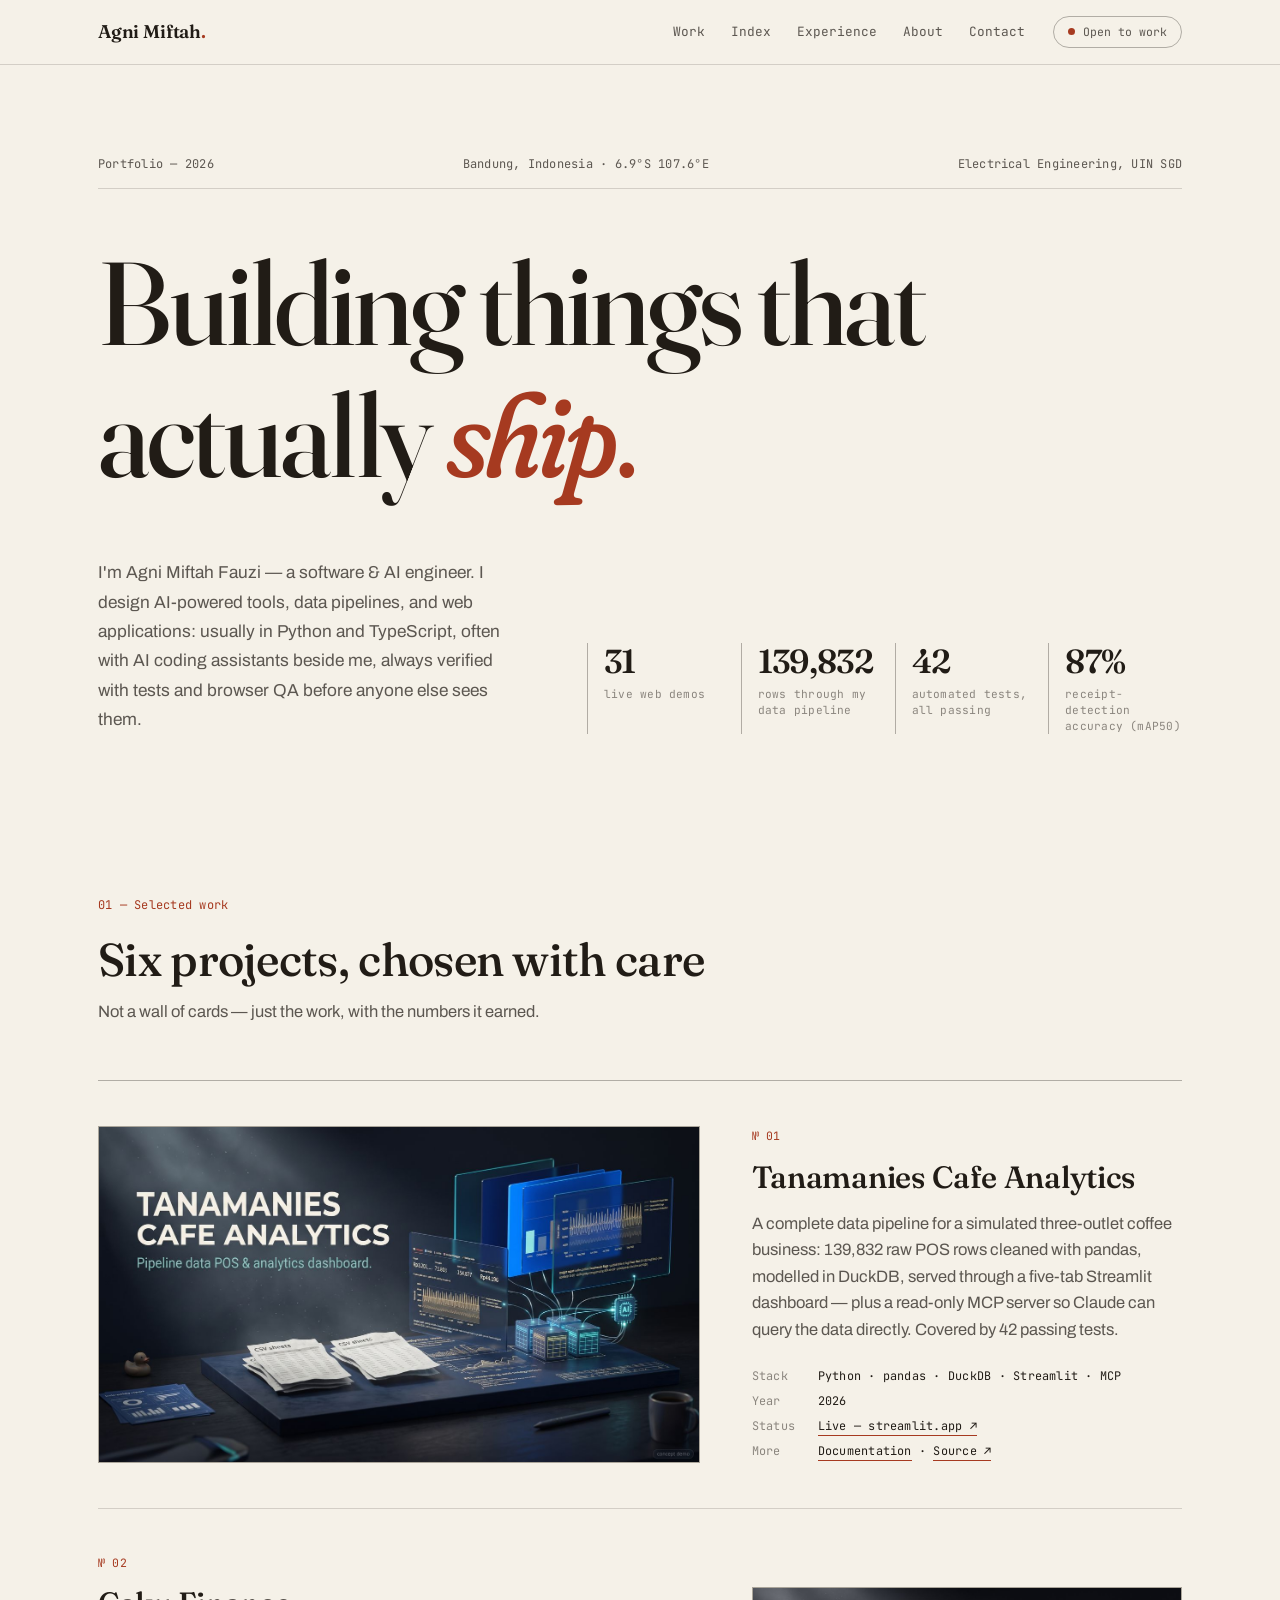
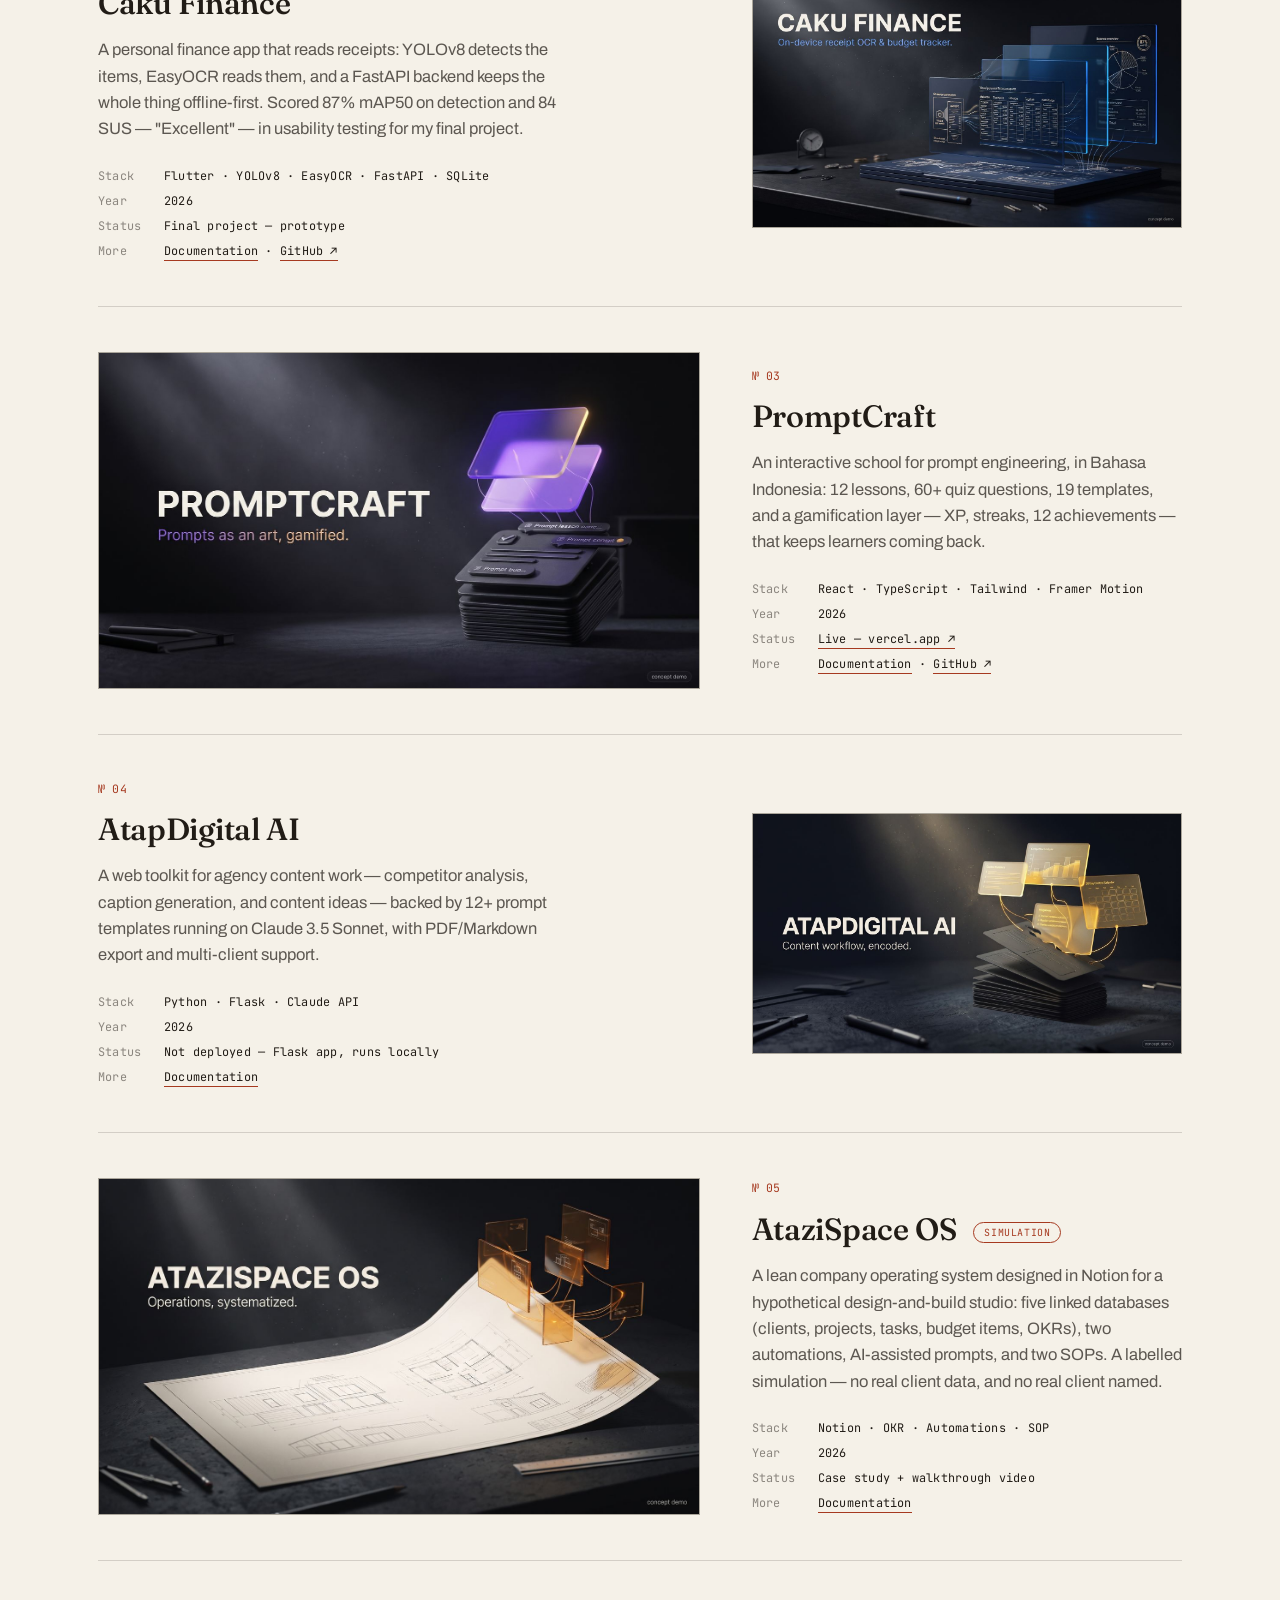
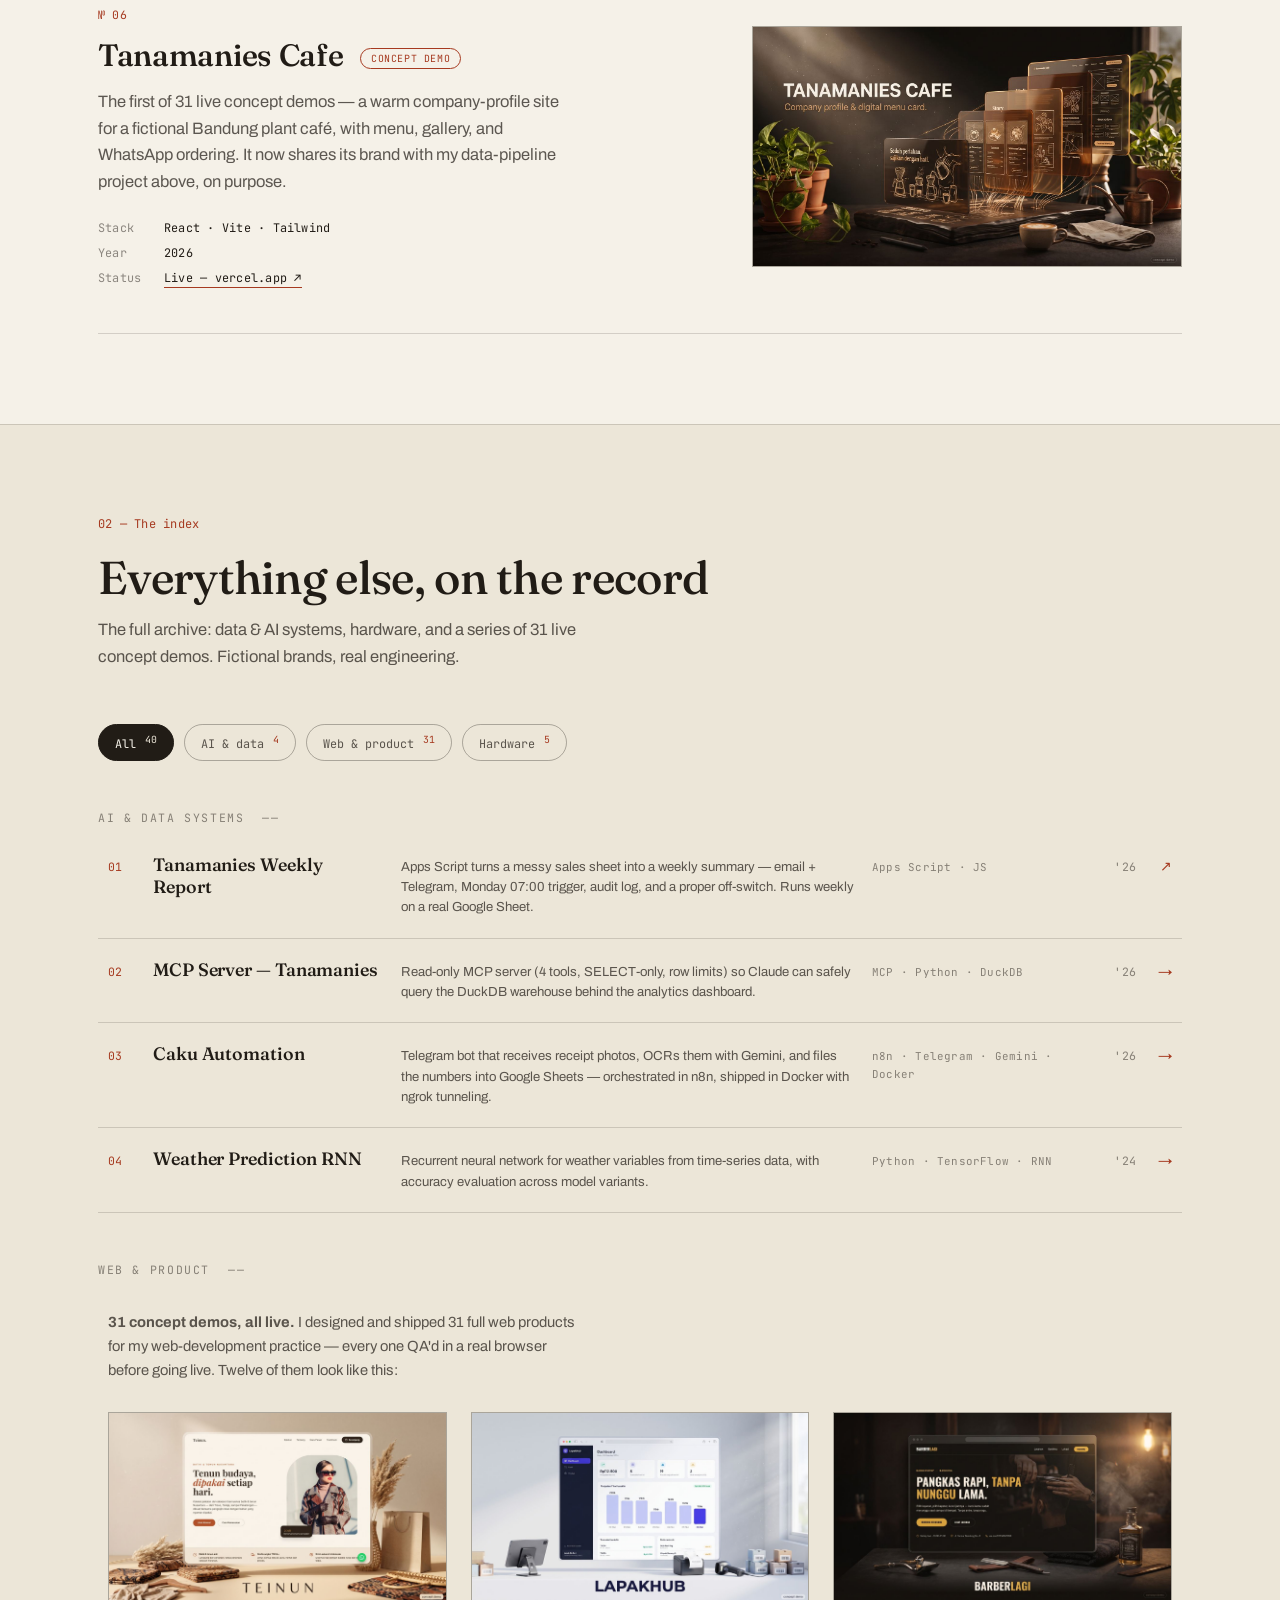
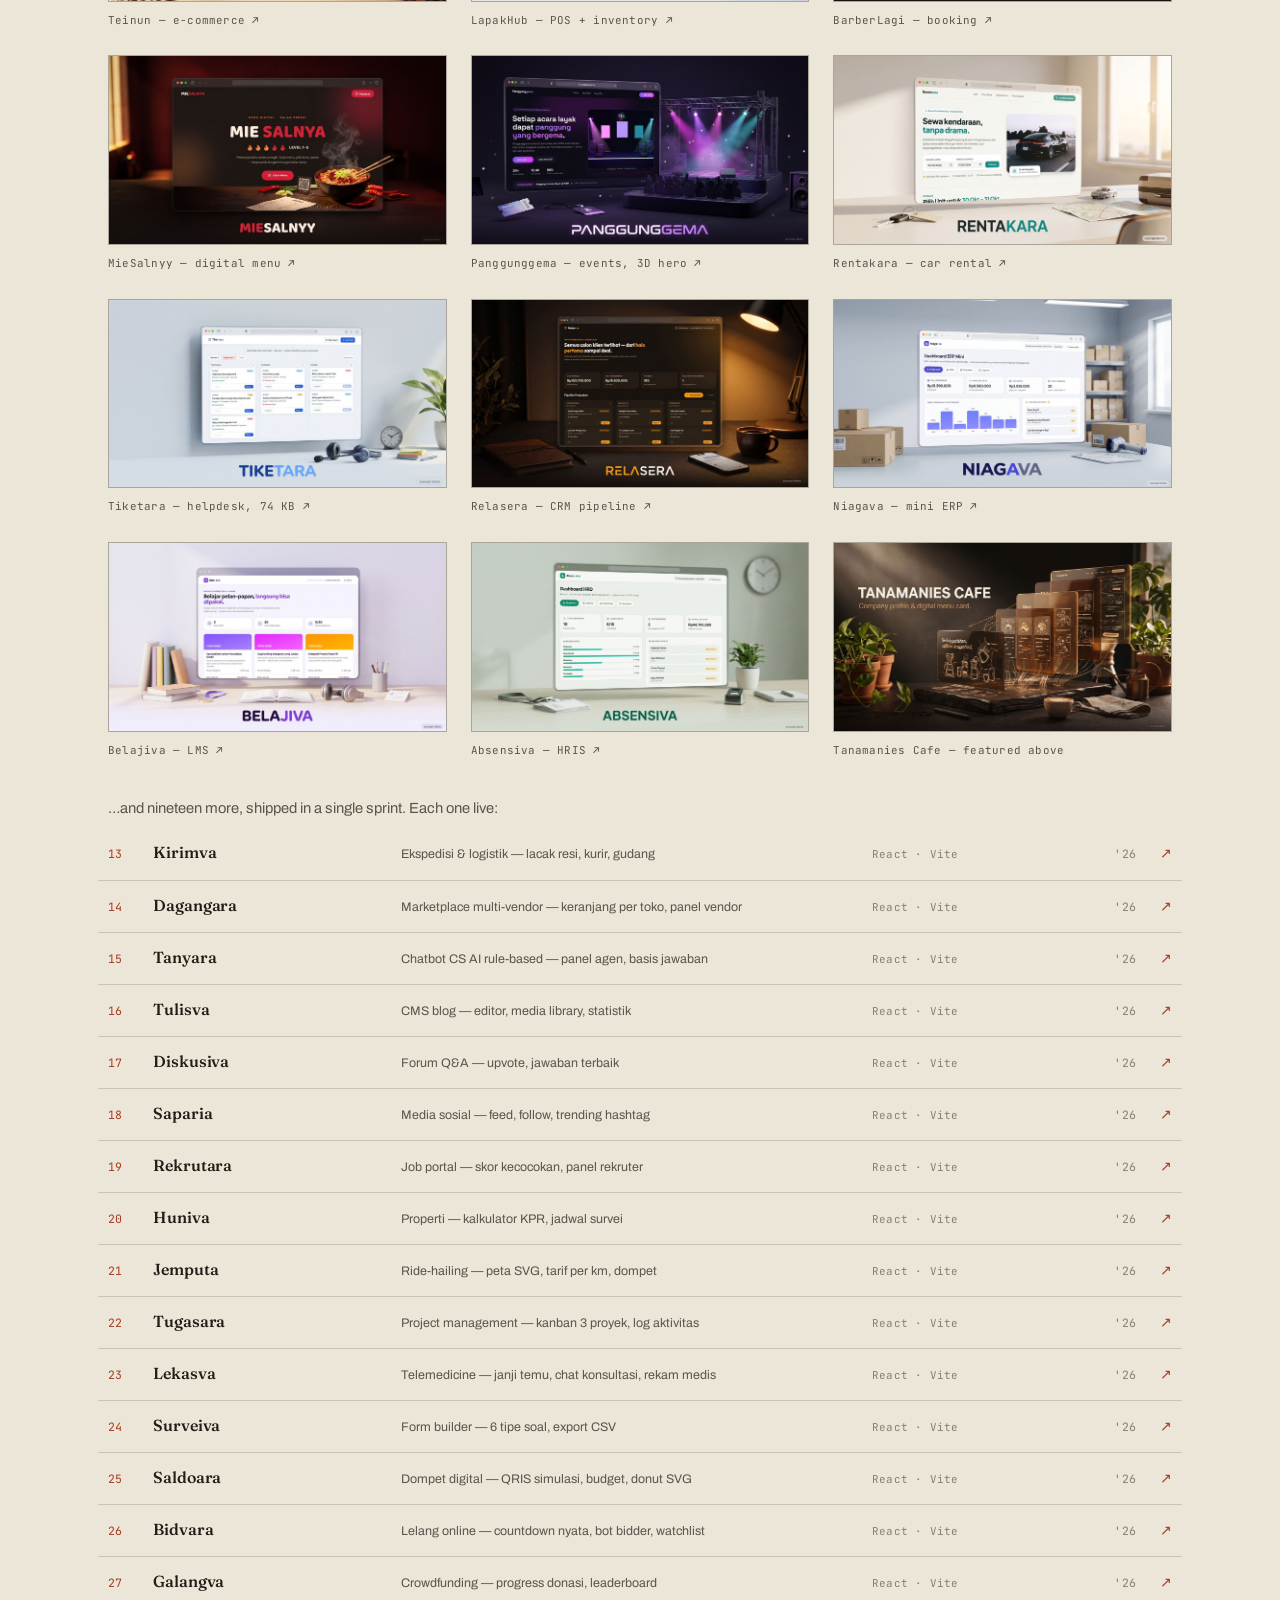
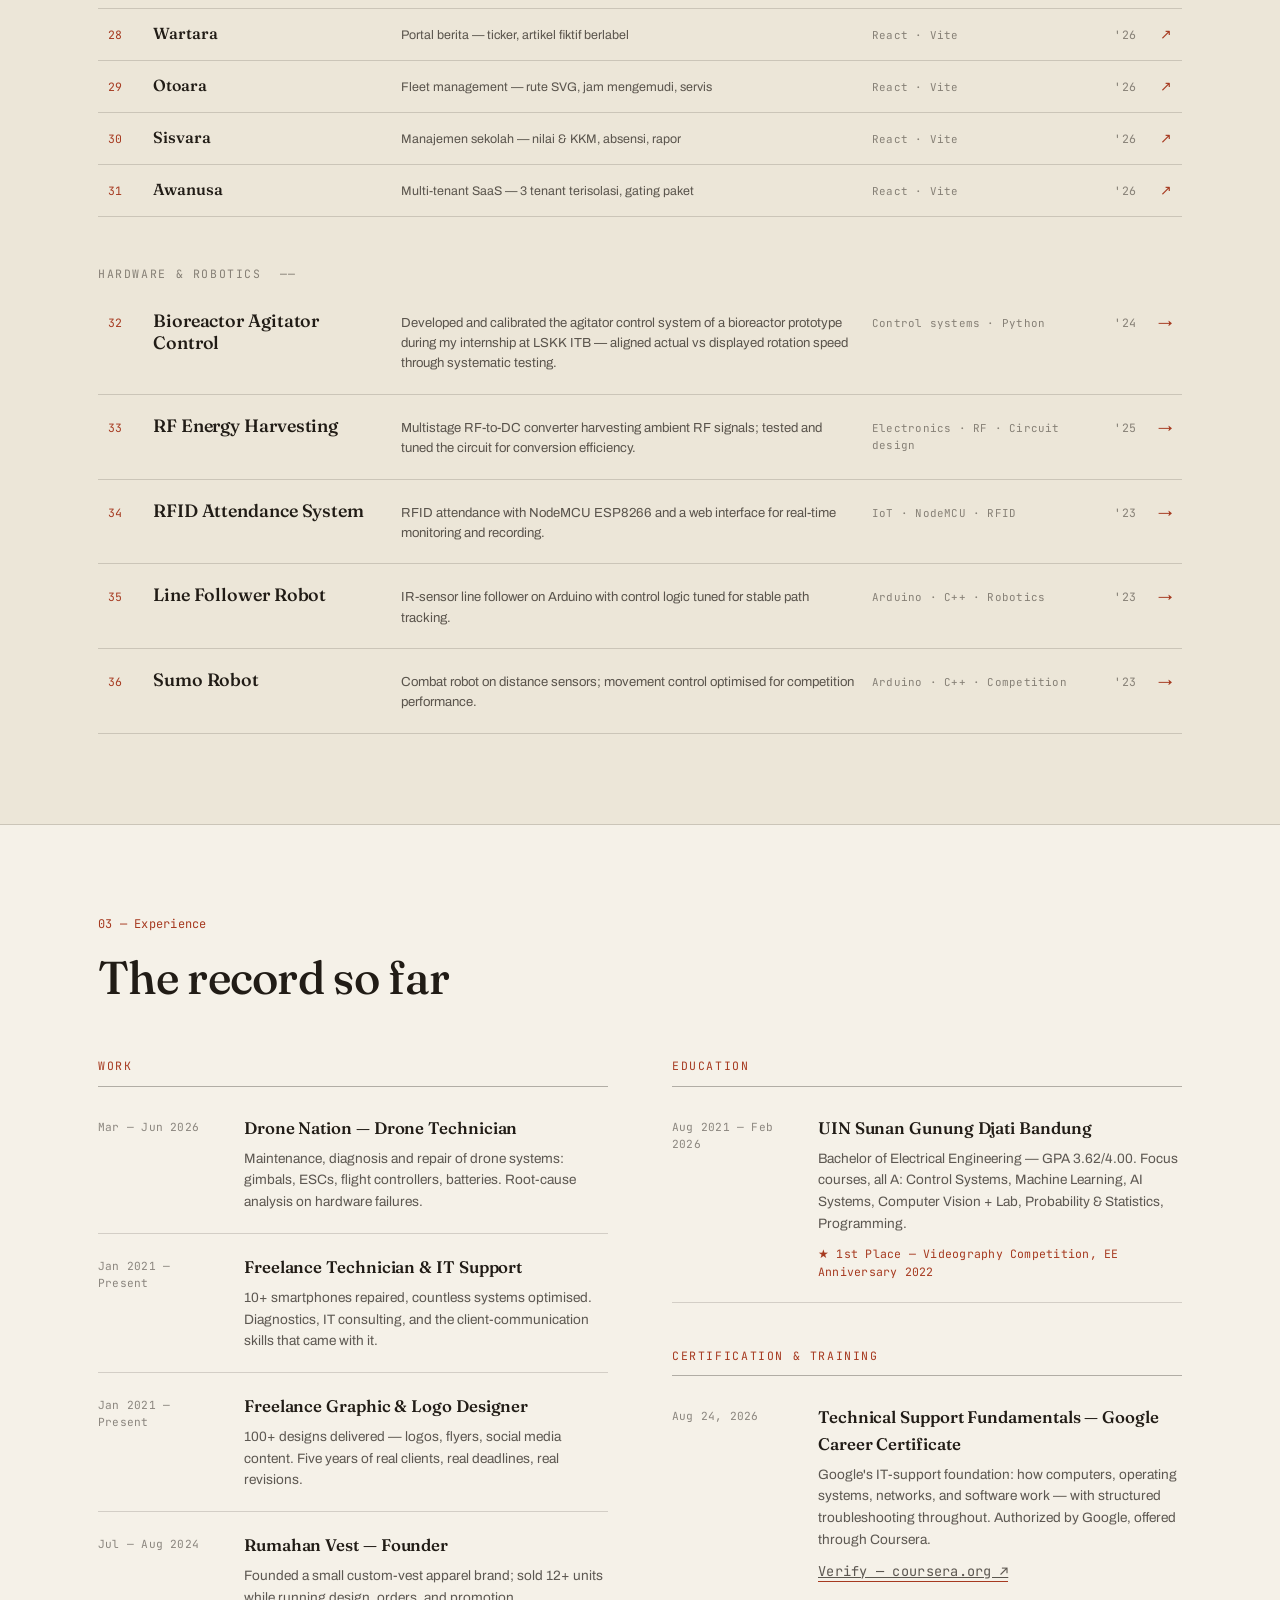
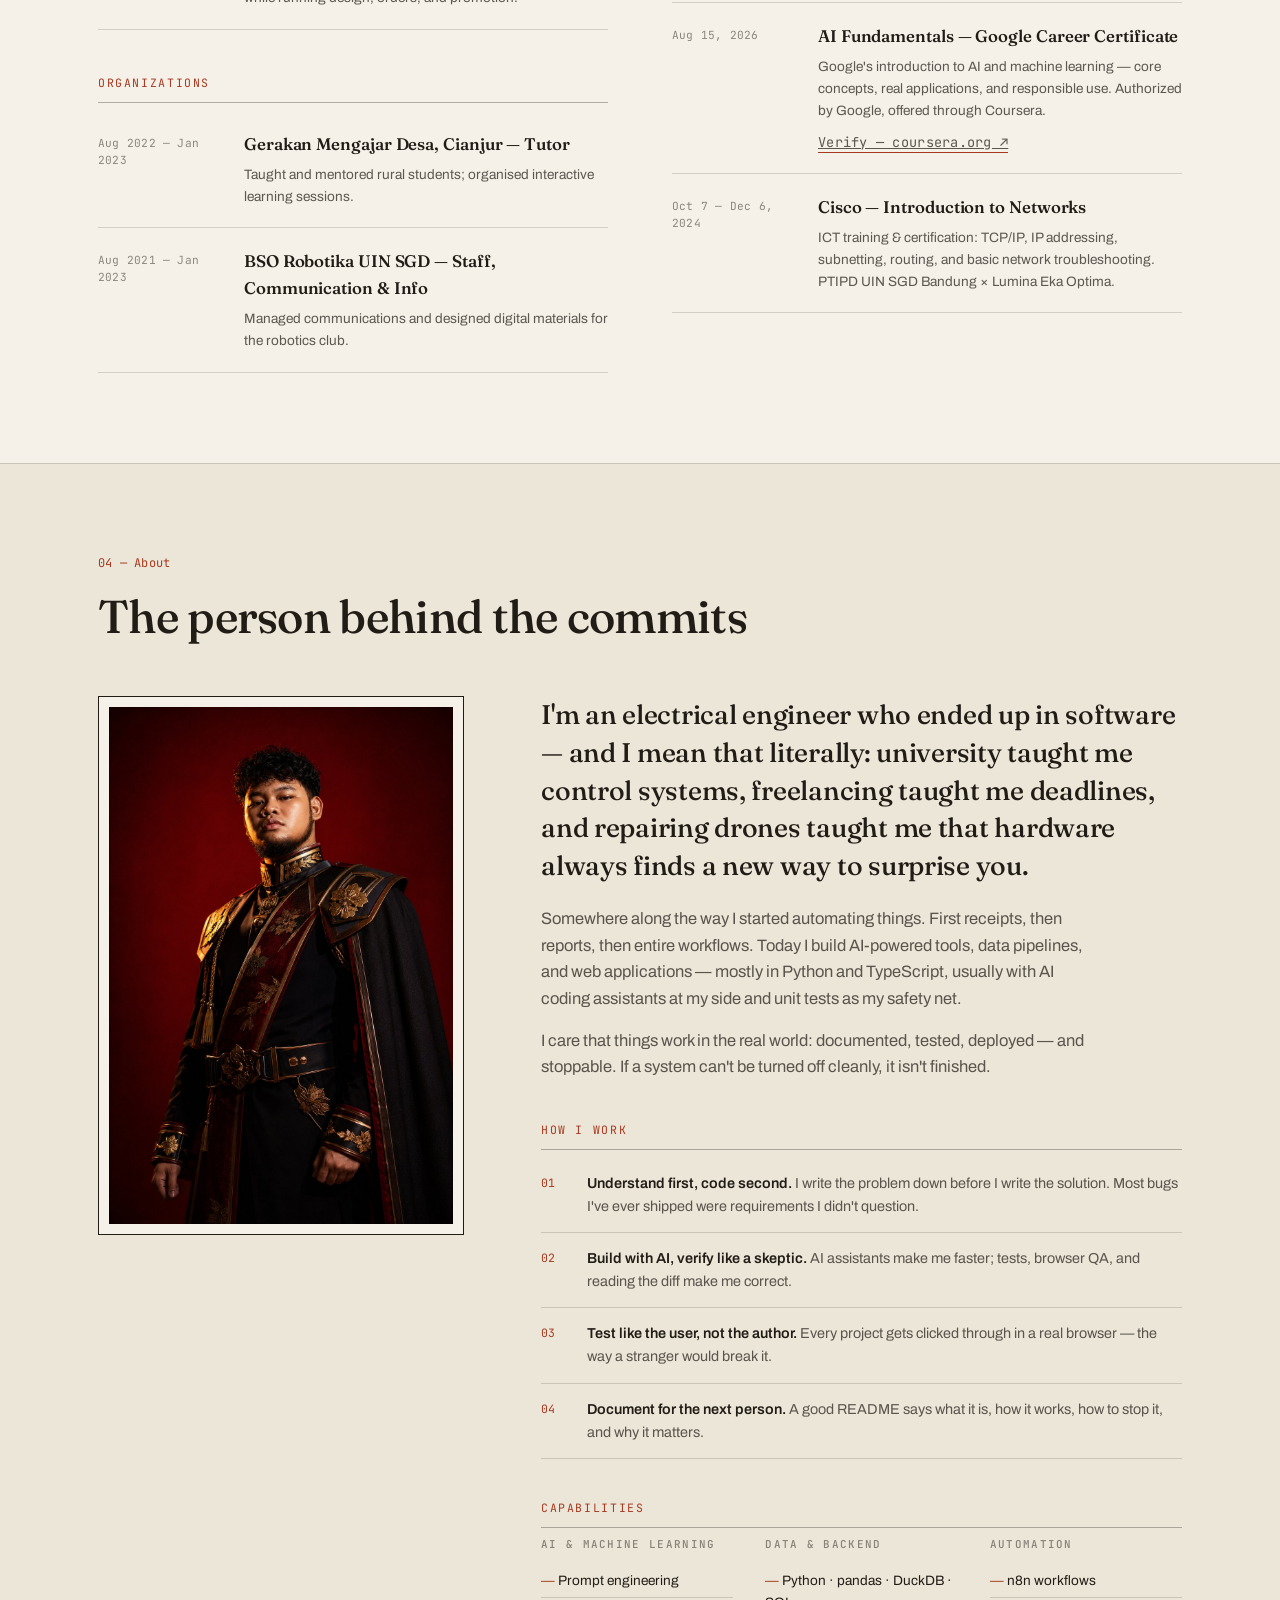
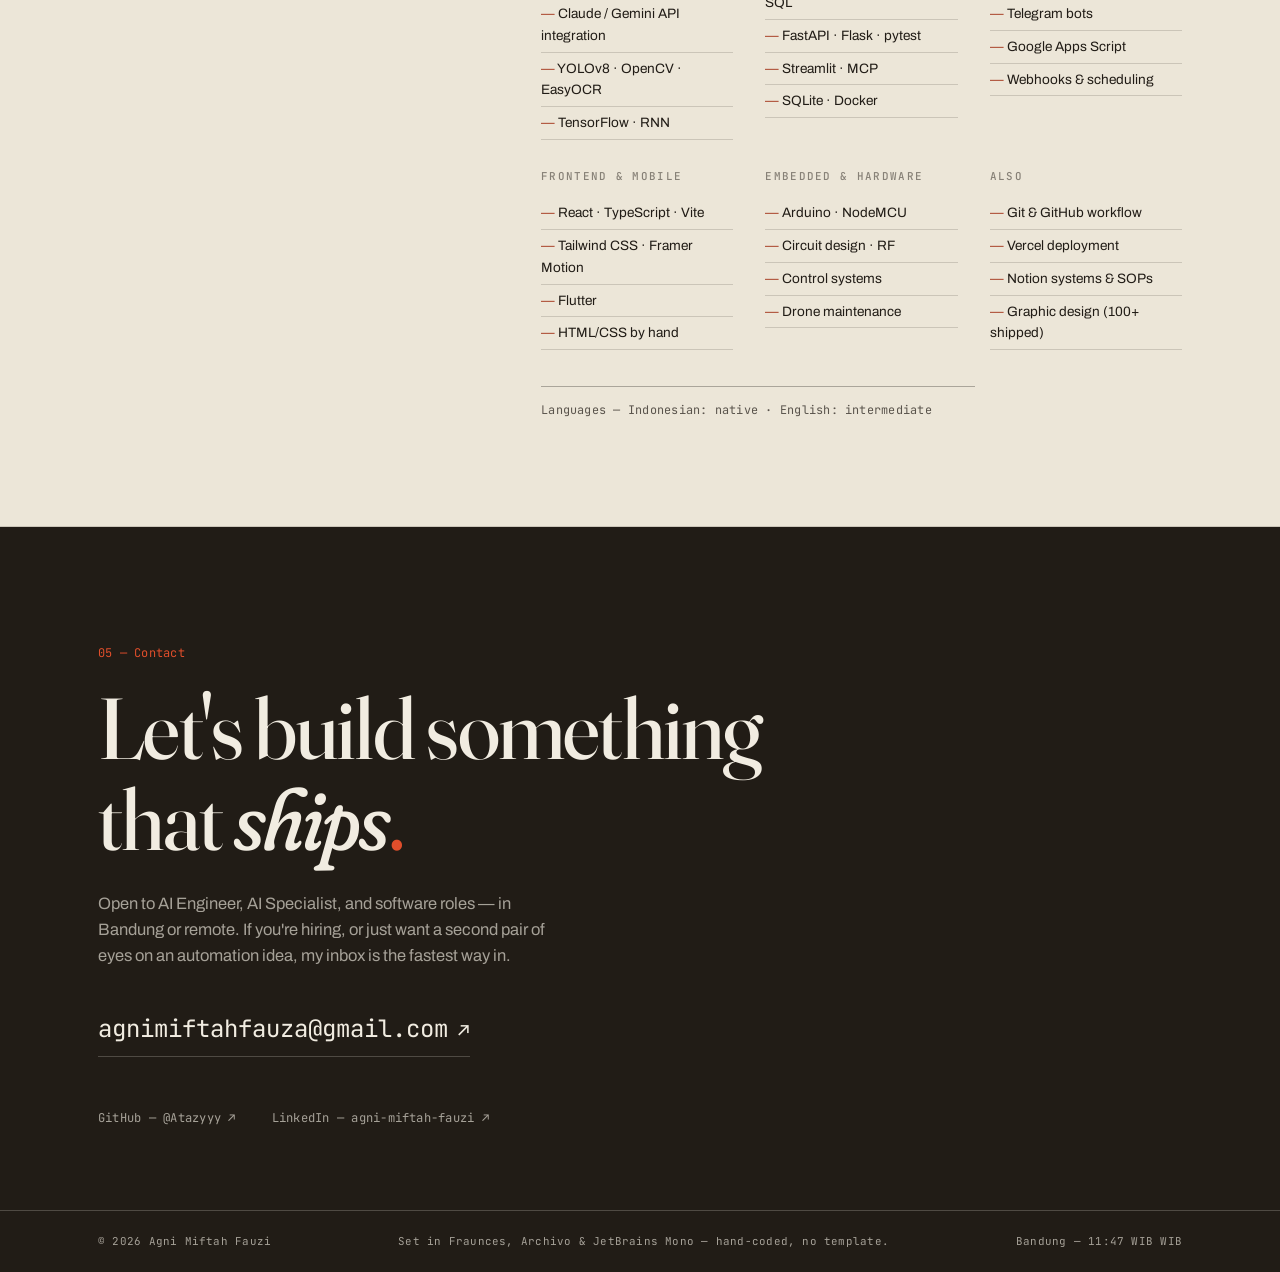
==== commit 657b8066: "Replace 5 featured thumbnails with revised series renders" ====
--- a/index.html
+++ b/index.html
@@ -106,7 +106,7 @@
           <!-- 2. Caku Finance -->
           <article class="work-row row-flip reveal">
             <a class="work-media" href="projects/caku-finance.html">
-              <img src="assets/img/work/caku-finance.jpg" alt="Caku Finance — Flutter app with receipt OCR" width="1600" height="840" loading="lazy">
+              <img src="assets/img/work/caku-finance.jpg" alt="Caku Finance — Flutter app with receipt OCR" width="1400" height="781" loading="lazy">
             </a>
             <div class="work-body">
               <span class="work-no mono">№ 02</span>
@@ -151,7 +151,7 @@
           <!-- 4. AtapDigital AI -->
           <article class="work-row row-flip reveal">
             <a class="work-media" href="projects/atapdigital-ai.html">
-              <img src="assets/img/work/atapdigital-ai.jpg" alt="AtapDigital AI — Claude-powered social media toolkit" width="1600" height="840" loading="lazy">
+              <img src="assets/img/work/atapdigital-ai.jpg" alt="AtapDigital AI — Claude-powered social media toolkit" width="1400" height="781" loading="lazy">
             </a>
             <div class="work-body">
               <span class="work-no mono">№ 04</span>
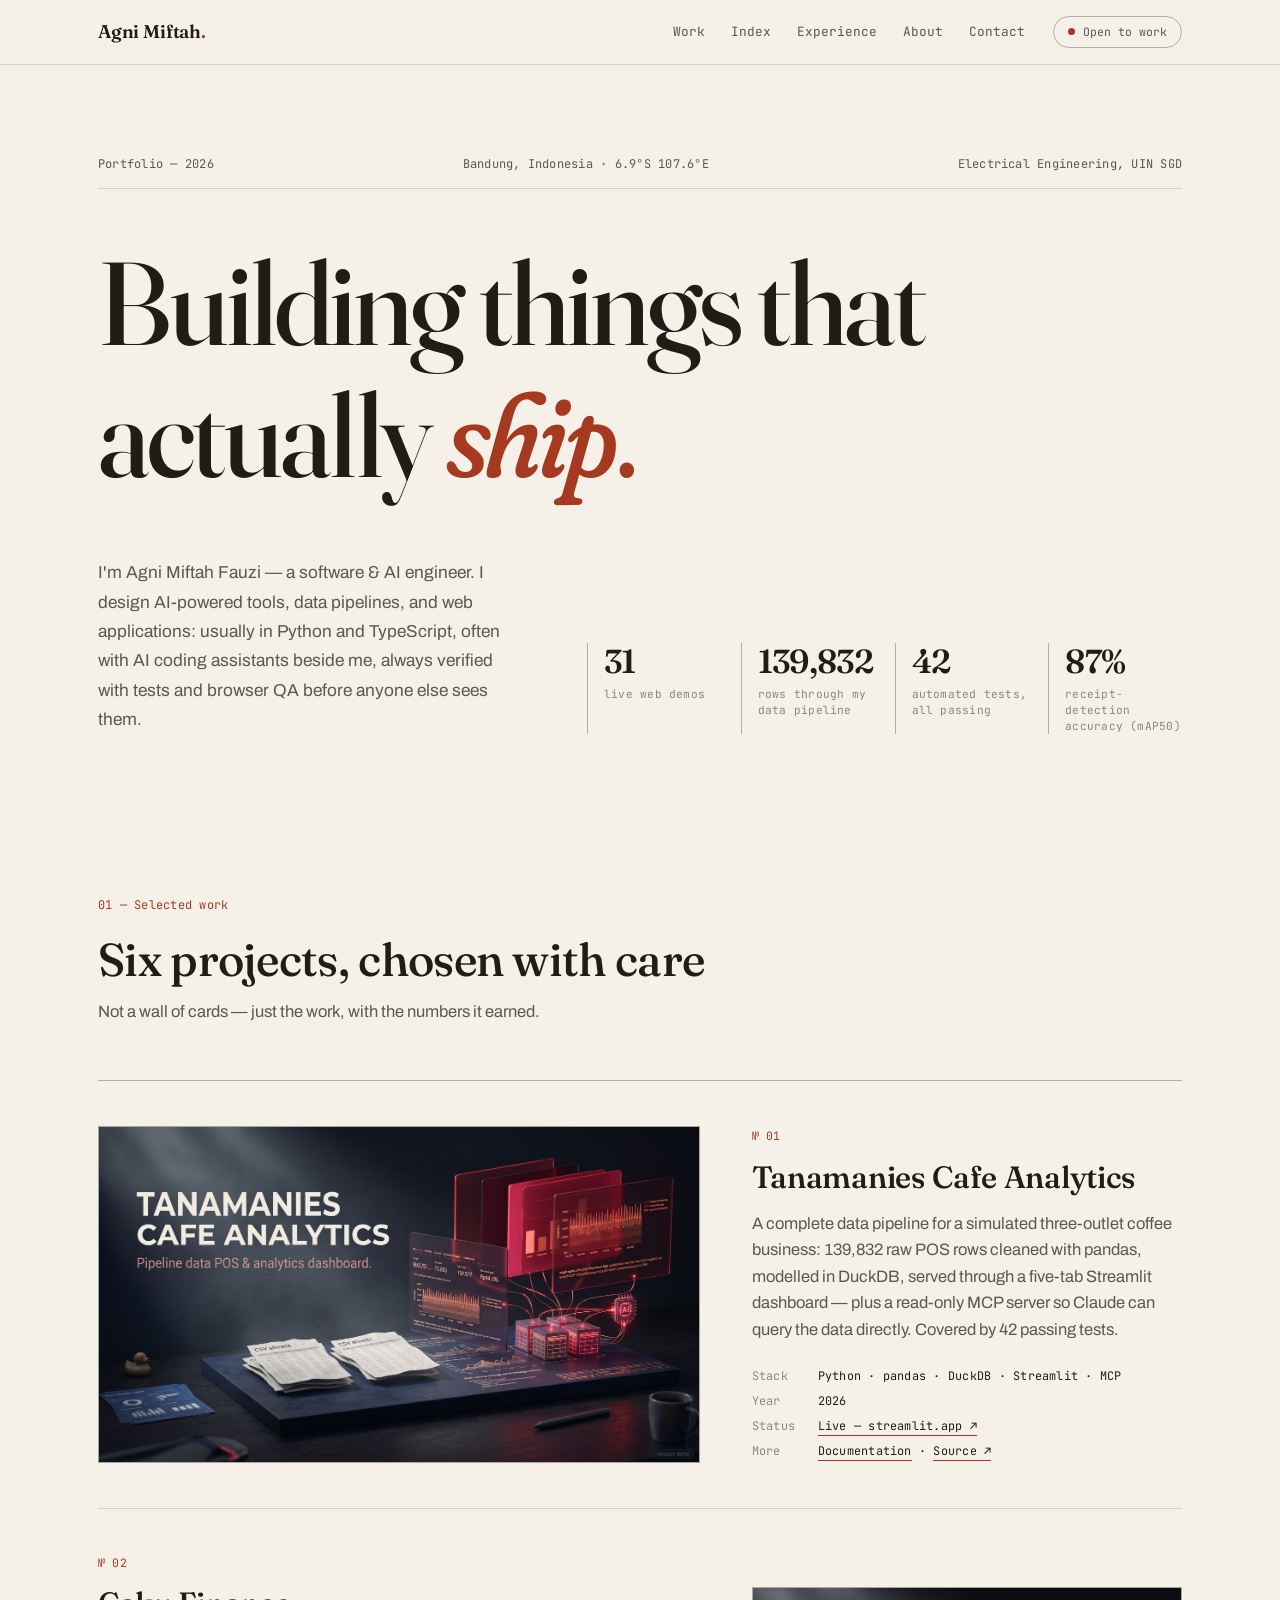
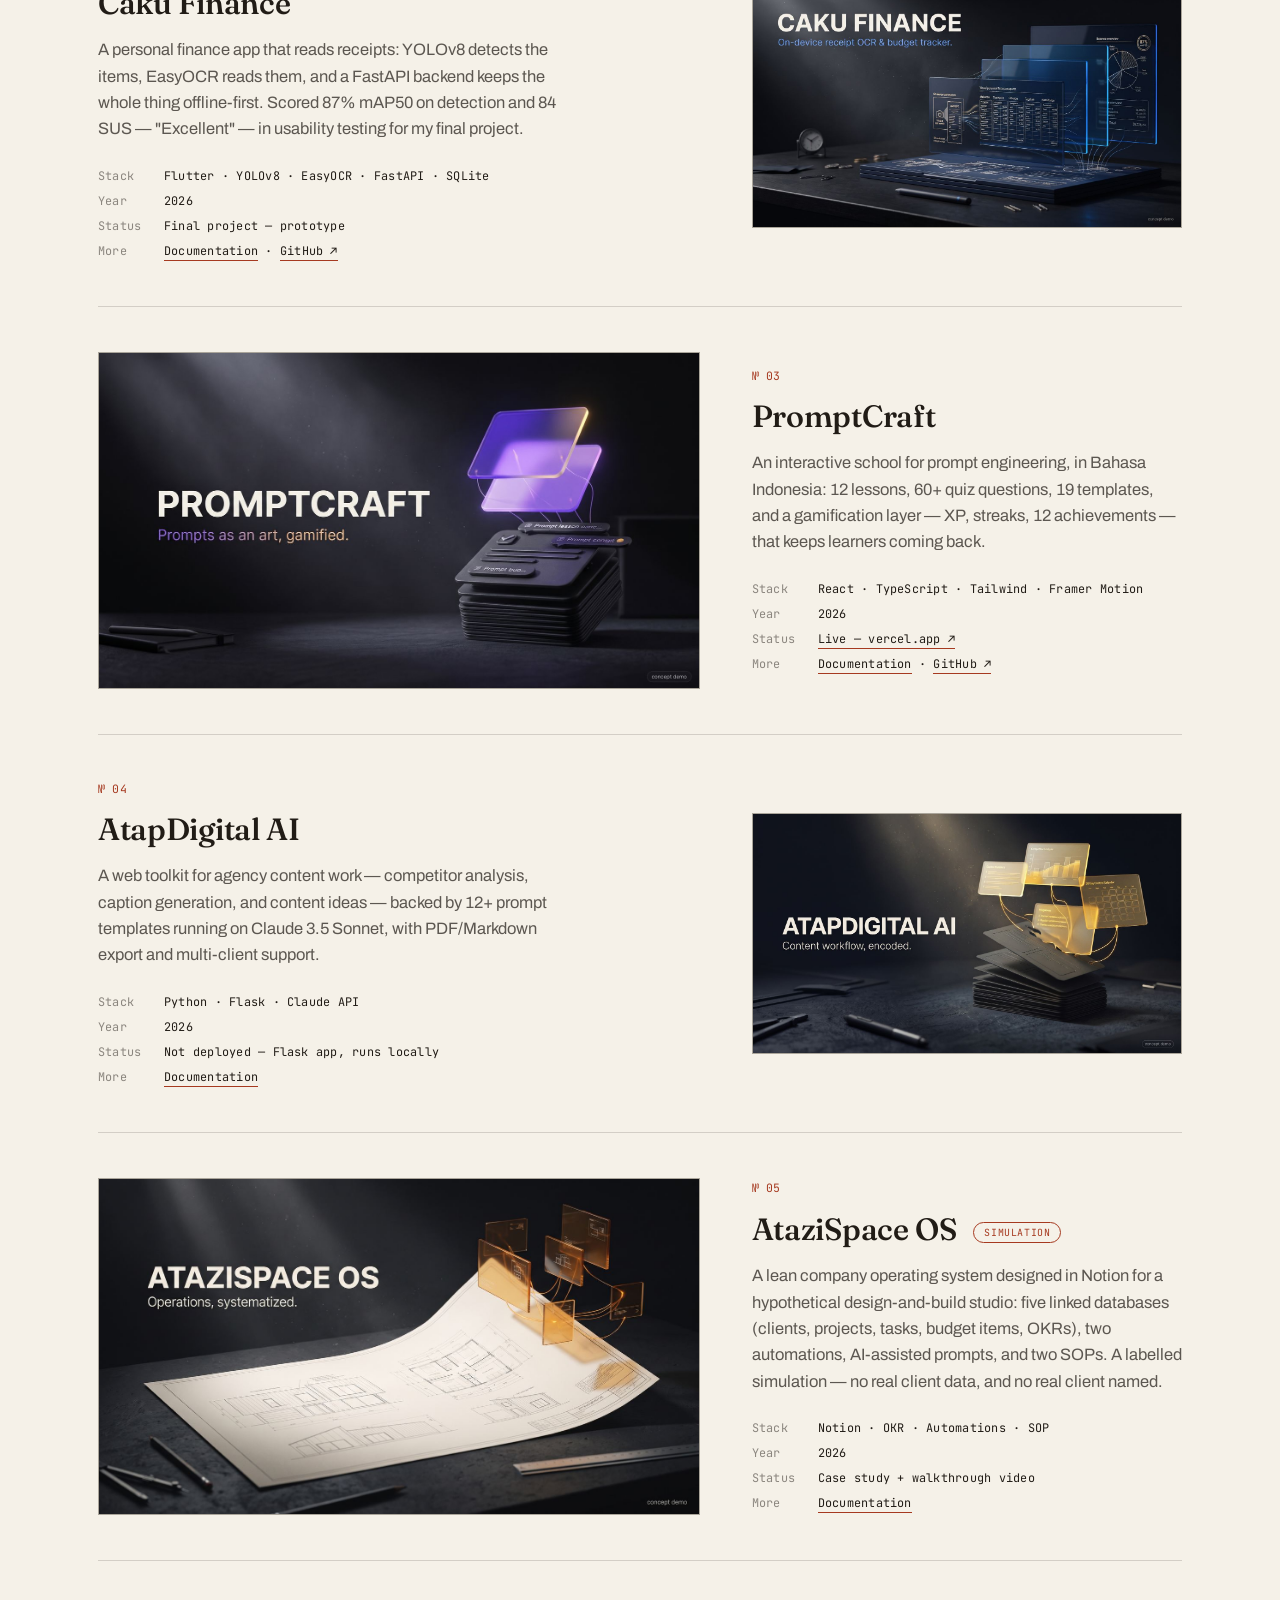
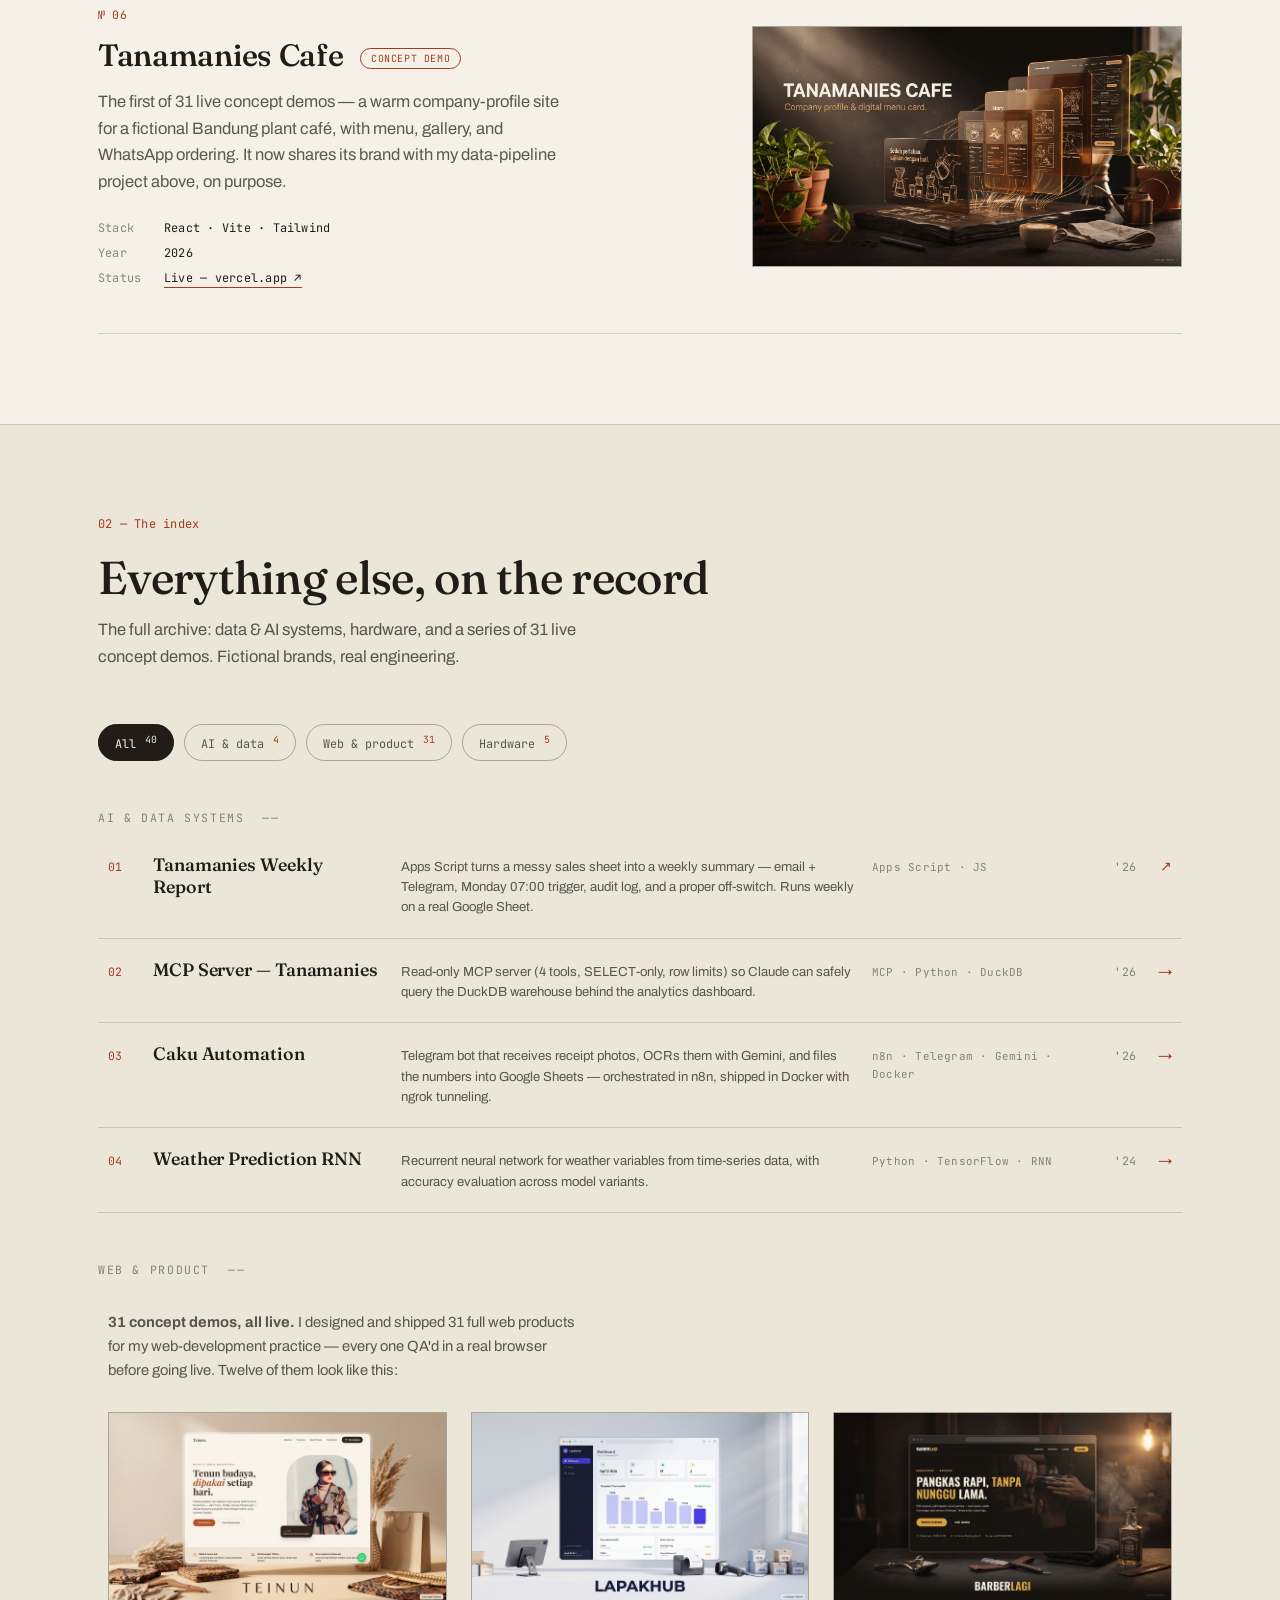
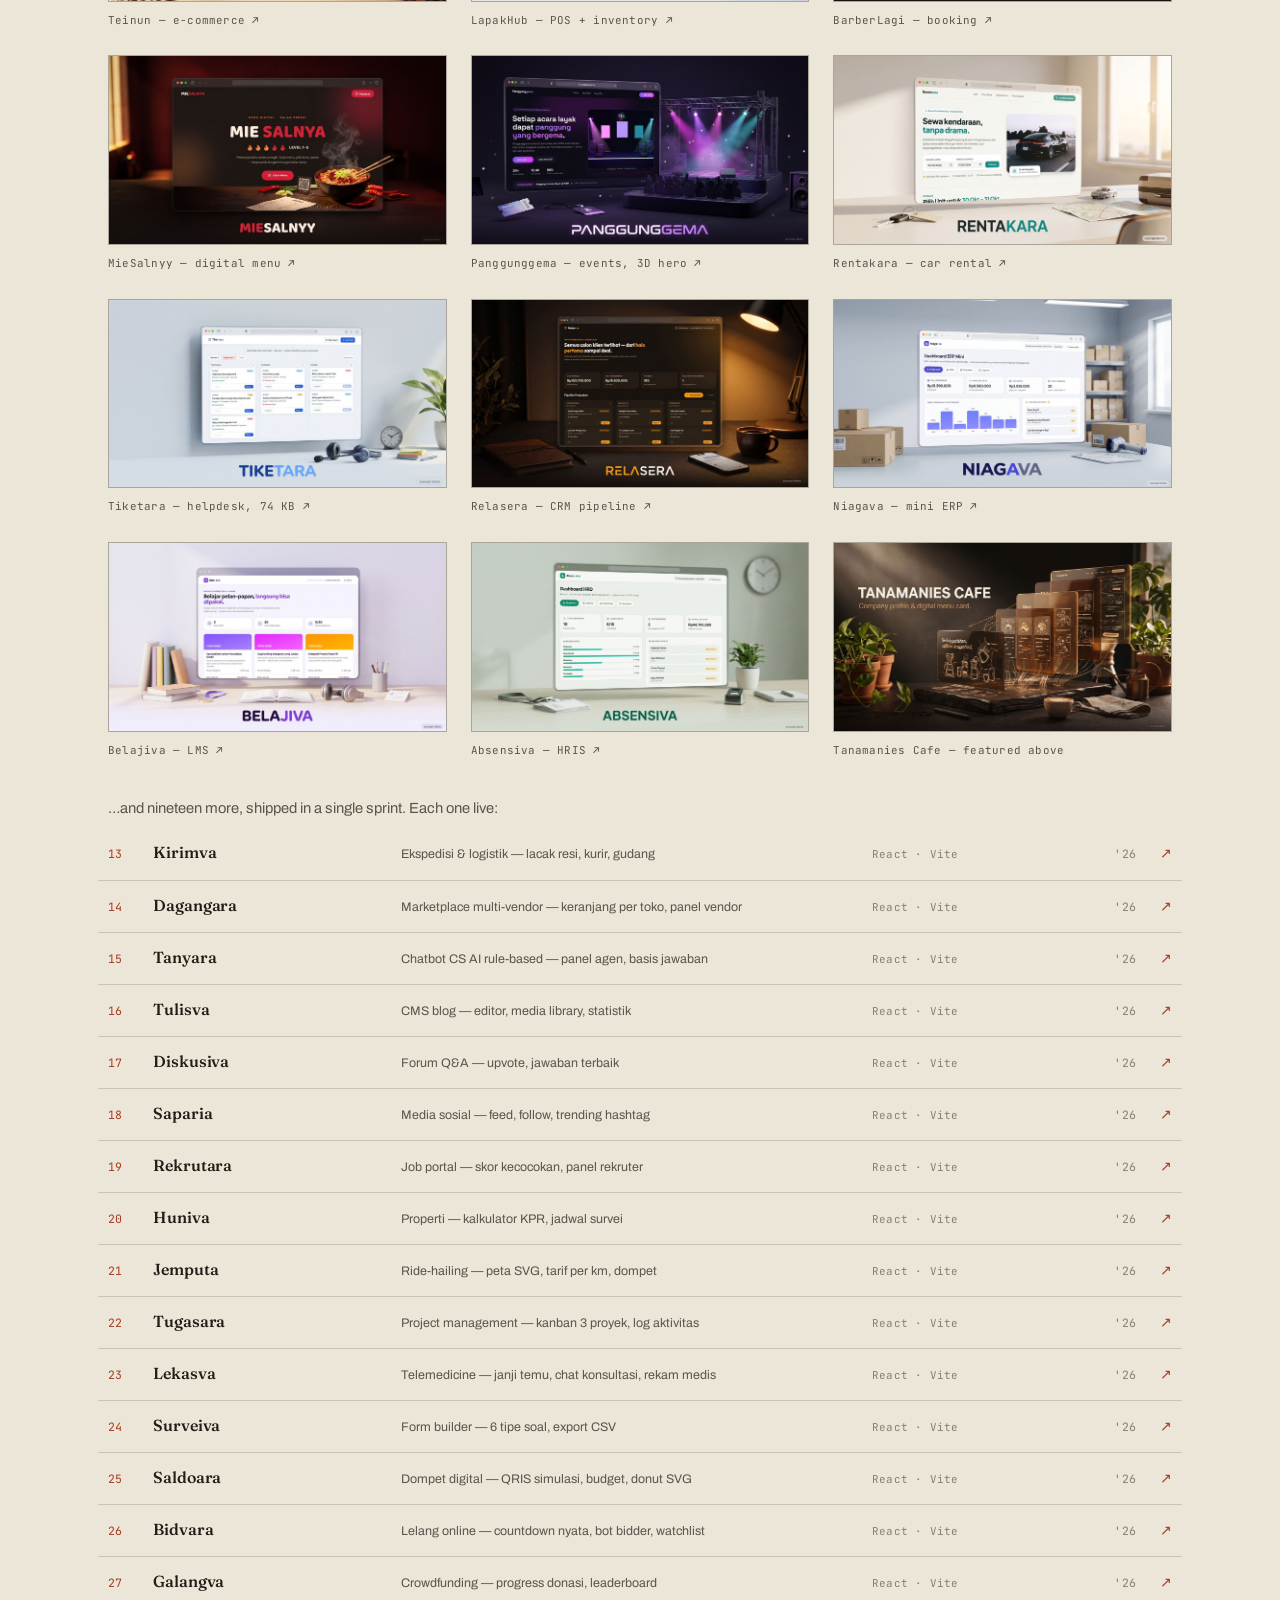
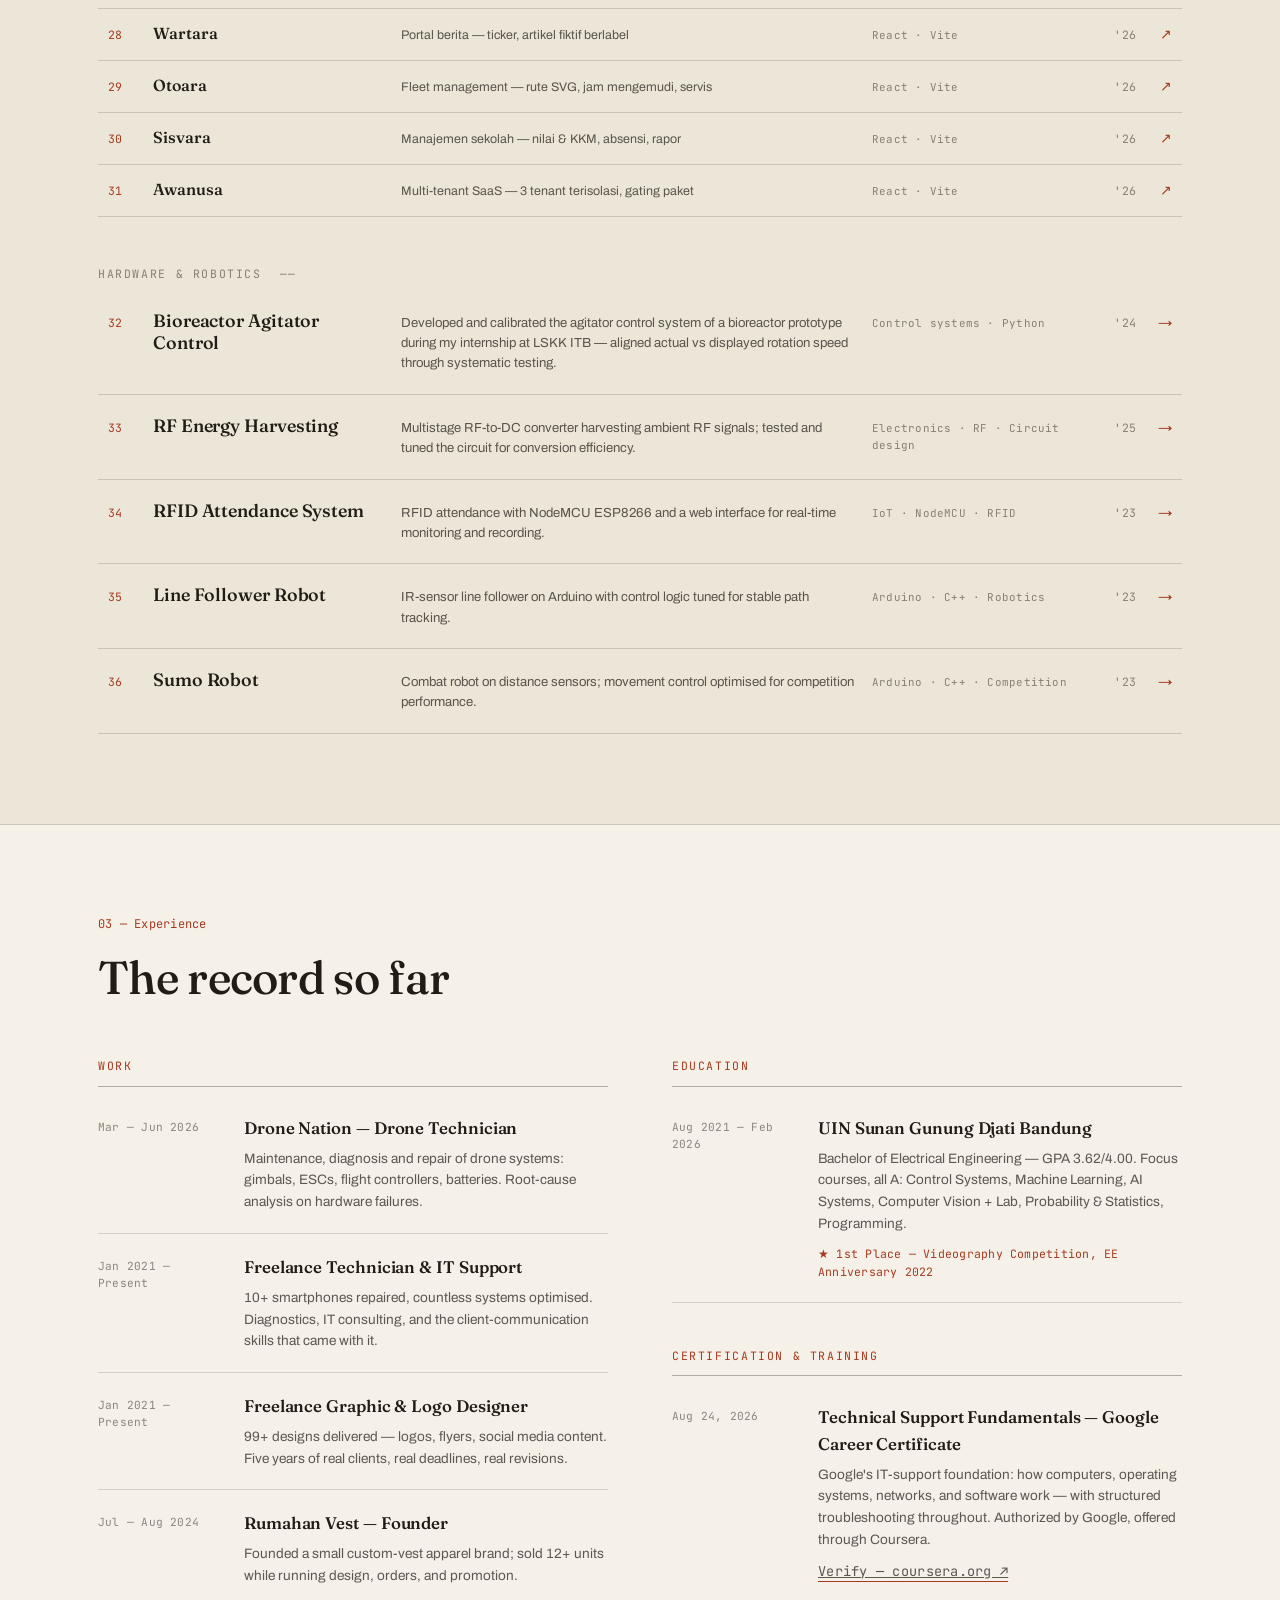
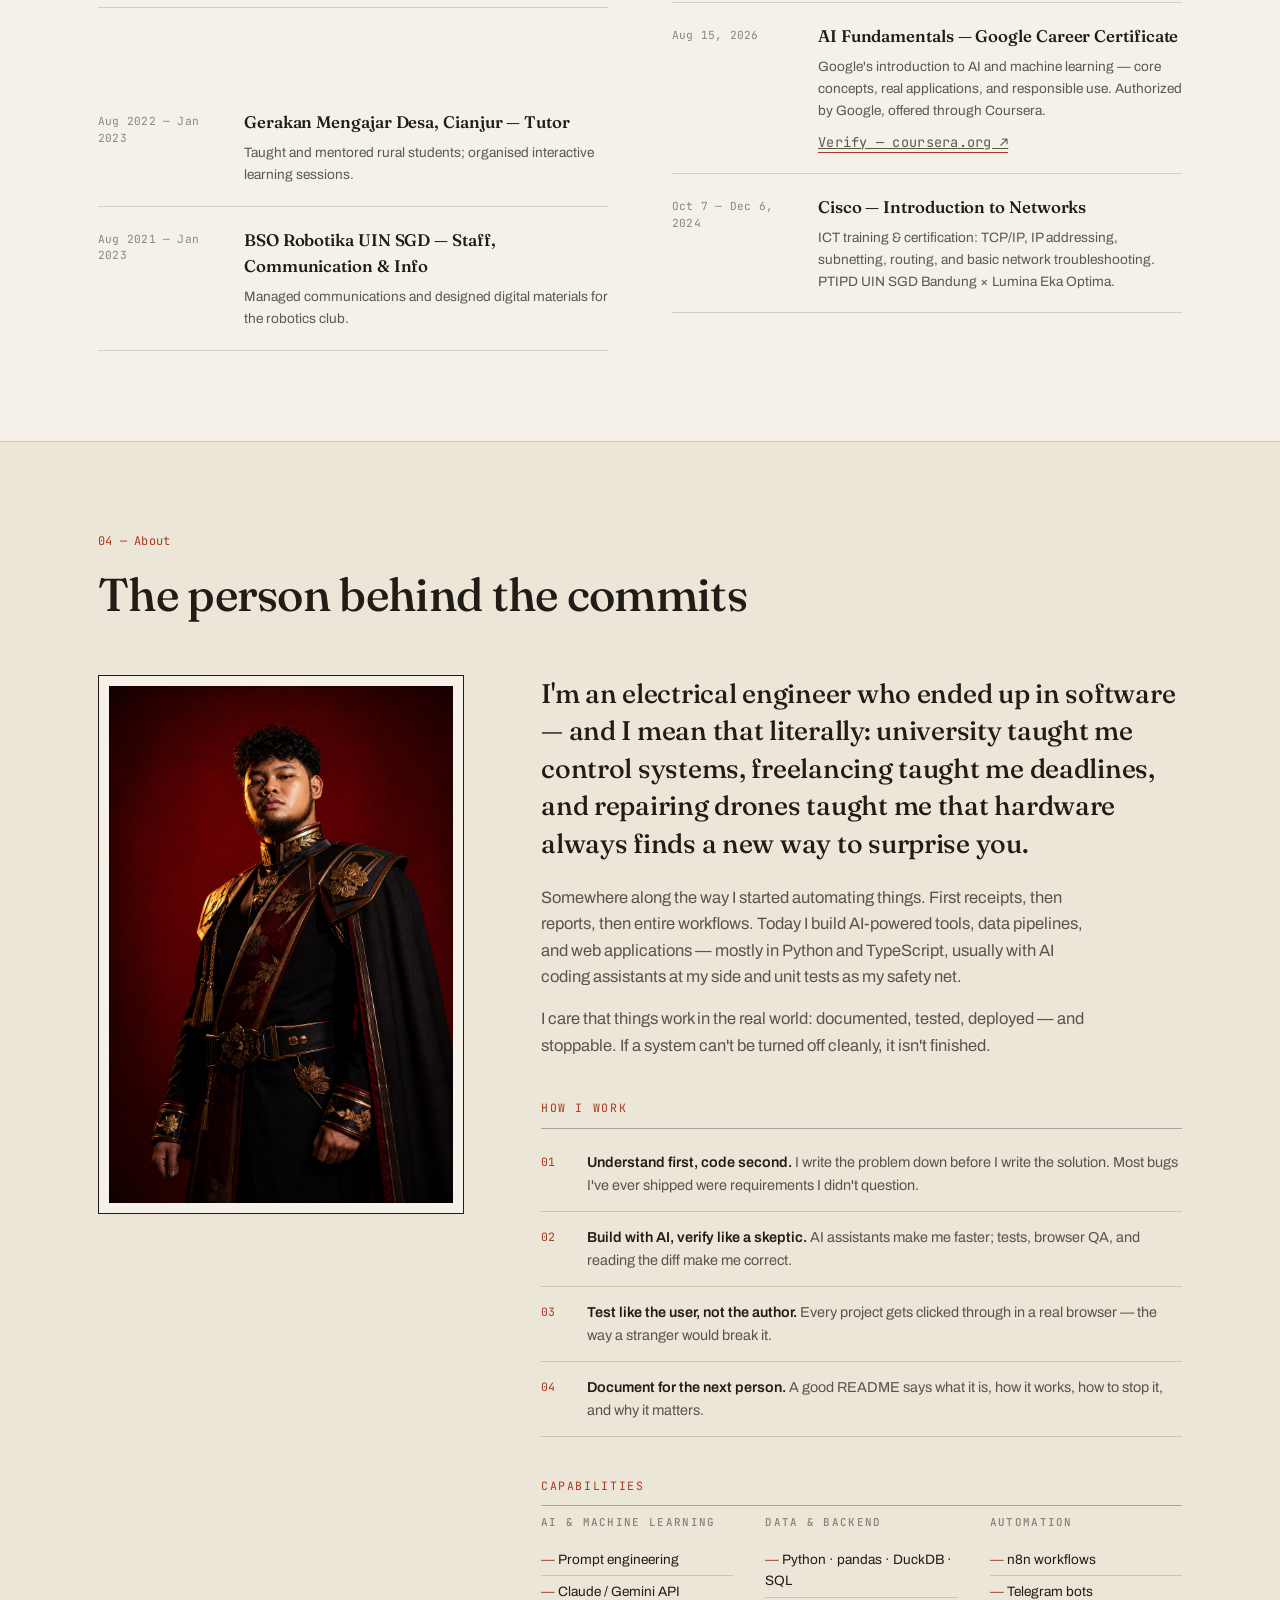
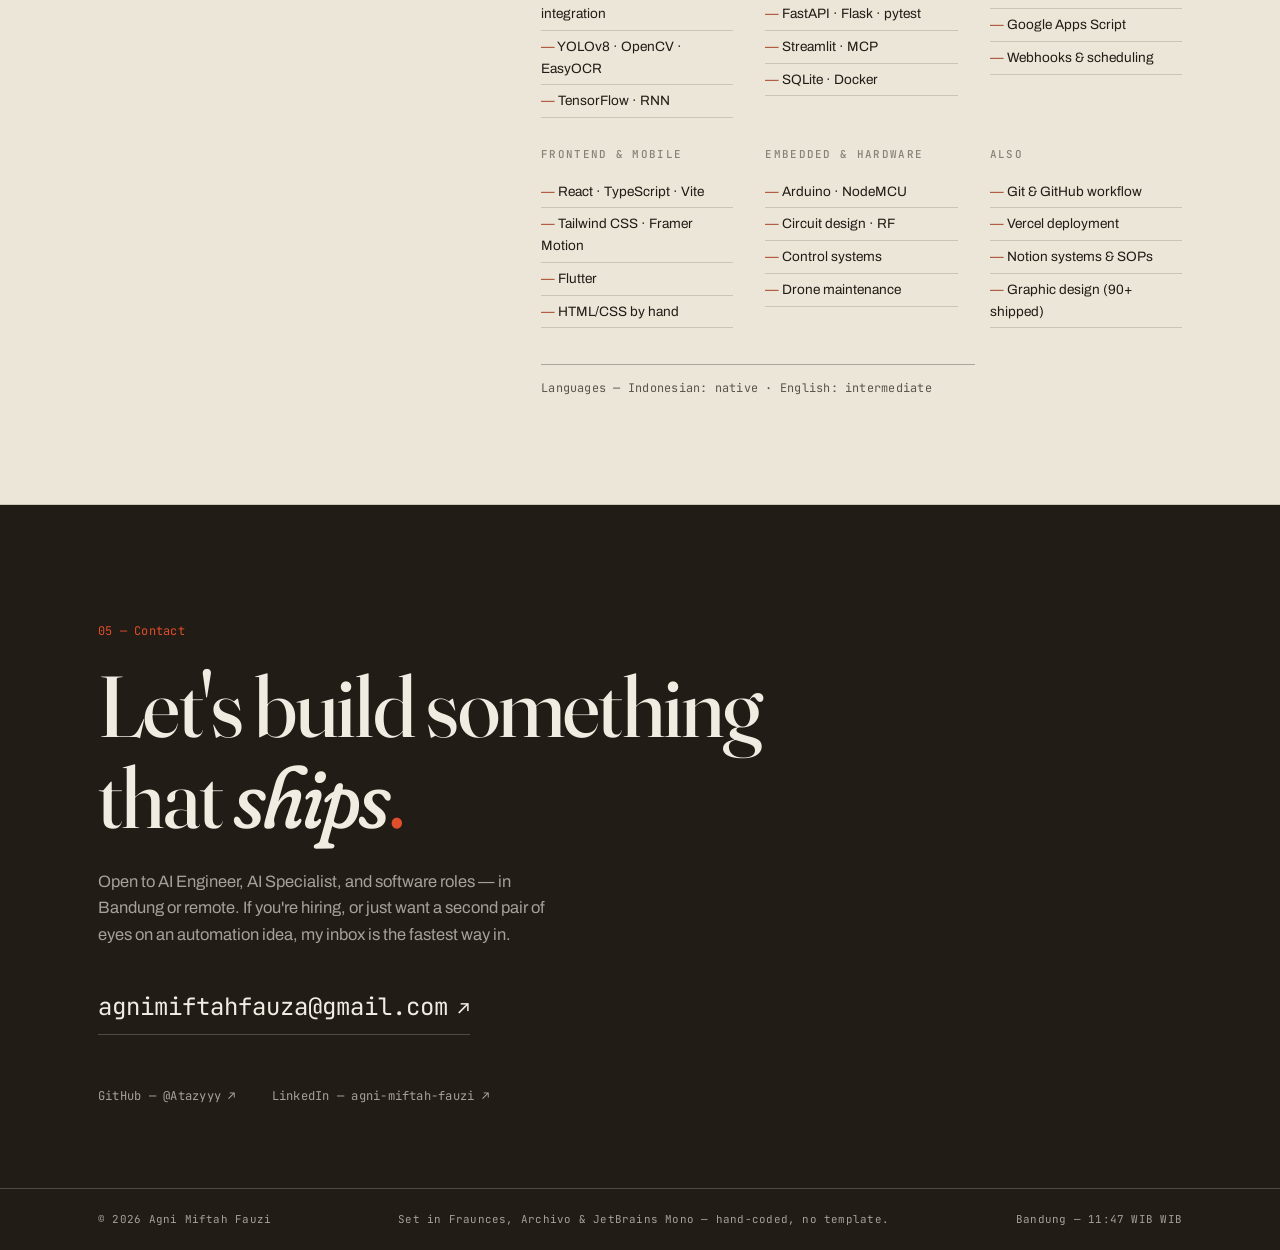
==== commit f266aeab: "Add OG/Twitter meta and og-image; mark README live" ====
--- a/index.html
+++ b/index.html
@@ -8,6 +8,14 @@
   <meta property="og:title" content="Agni Miftah Fauzi — Software &amp; AI Engineer">
   <meta property="og:description" content="AI systems, data pipelines, automation, and 31 live web product demos.">
   <meta property="og:type" content="website">
+  <meta property="og:url" content="https://portfolio-agni-v2.vercel.app/">
+  <meta property="og:image" content="https://portfolio-agni-v2.vercel.app/og-image.jpg">
+  <meta property="og:image:width" content="1200">
+  <meta property="og:image:height" content="630">
+  <meta name="twitter:card" content="summary_large_image">
+  <meta name="twitter:title" content="Agni Miftah Fauzi — Software &amp; AI Engineer">
+  <meta name="twitter:description" content="AI systems, data pipelines, automation, and 31 live web product demos.">
+  <meta name="twitter:image" content="https://portfolio-agni-v2.vercel.app/og-image.jpg">
   <link rel="icon" href="data:image/svg+xml,%3Csvg xmlns='http://www.w3.org/2000/svg' viewBox='0 0 64 64'%3E%3Crect width='64' height='64' fill='%23A63A20'/%3E%3Ctext x='32' y='45' font-family='Georgia,serif' font-size='38' fill='%23F5F1E8' text-anchor='middle'%3EA.%3C/text%3E%3C/svg%3E">
 
   <link rel="preconnect" href="https://fonts.googleapis.com">
--- a/assets/css/style.css
+++ b/assets/css/style.css
@@ -50,6 +50,8 @@
 
 ::selection { background: var(--rust); color: var(--paper); }
 
+.count { font-variant-numeric: tabular-nums; }
+
 img { display: block; max-width: 100%; height: auto; }
 
 a { color: inherit; }
@@ -261,7 +263,7 @@
   letter-spacing: -.02em;
   font-variant-numeric: tabular-nums;
 }
-.hero-nums span {
+.hero-nums span.mono {
   font-size: .7rem;
   color: var(--ink-45);
   display: block;
@@ -852,7 +854,7 @@
   letter-spacing: -.02em;
   color: var(--ink);
 }
-.metric span { font-size: .72rem; color: var(--ink-45); display: block; margin-top: 6px; line-height: 1.5; }
+.metric > span { font-size: .72rem; color: var(--ink-45); display: block; margin-top: 6px; line-height: 1.5; }
 
 .shot-grid { display: grid; grid-template-columns: repeat(2, 1fr); gap: 20px; }
 .shot-grid.tri { grid-template-columns: repeat(3, 1fr); }
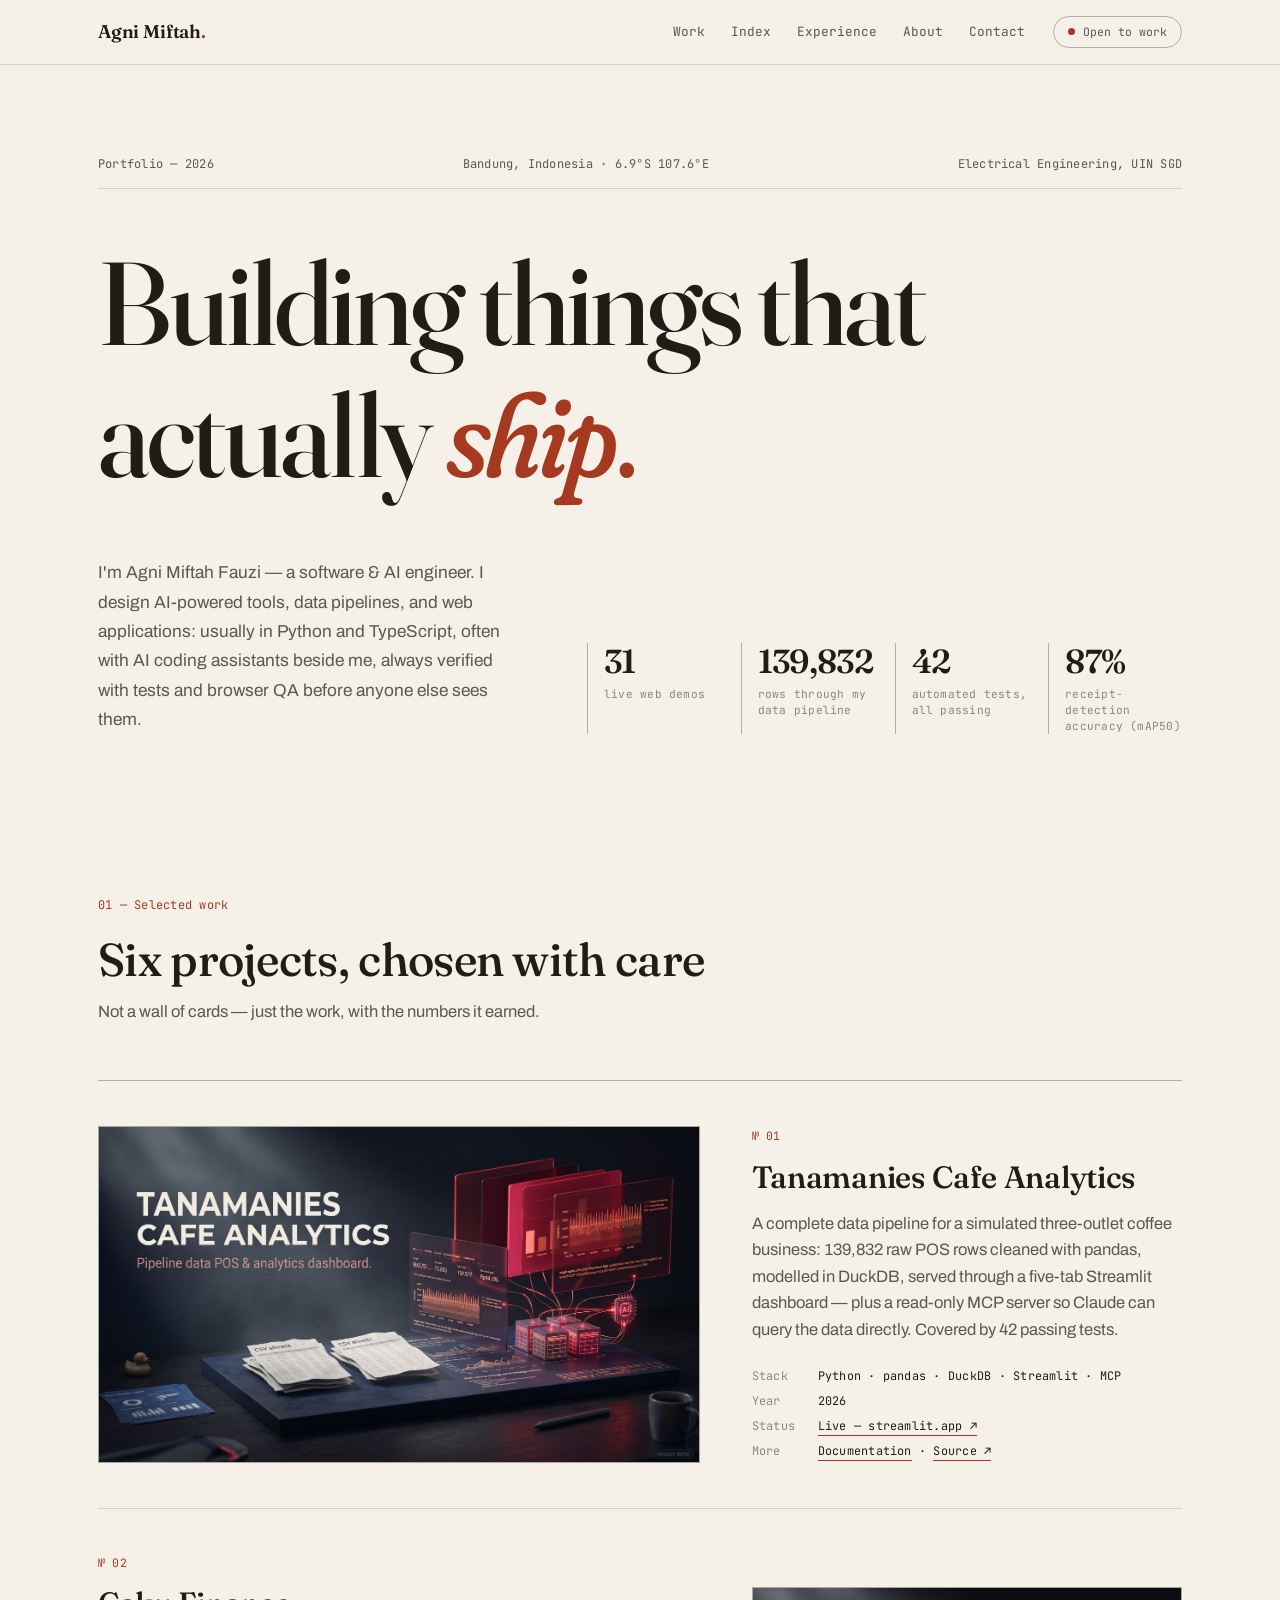
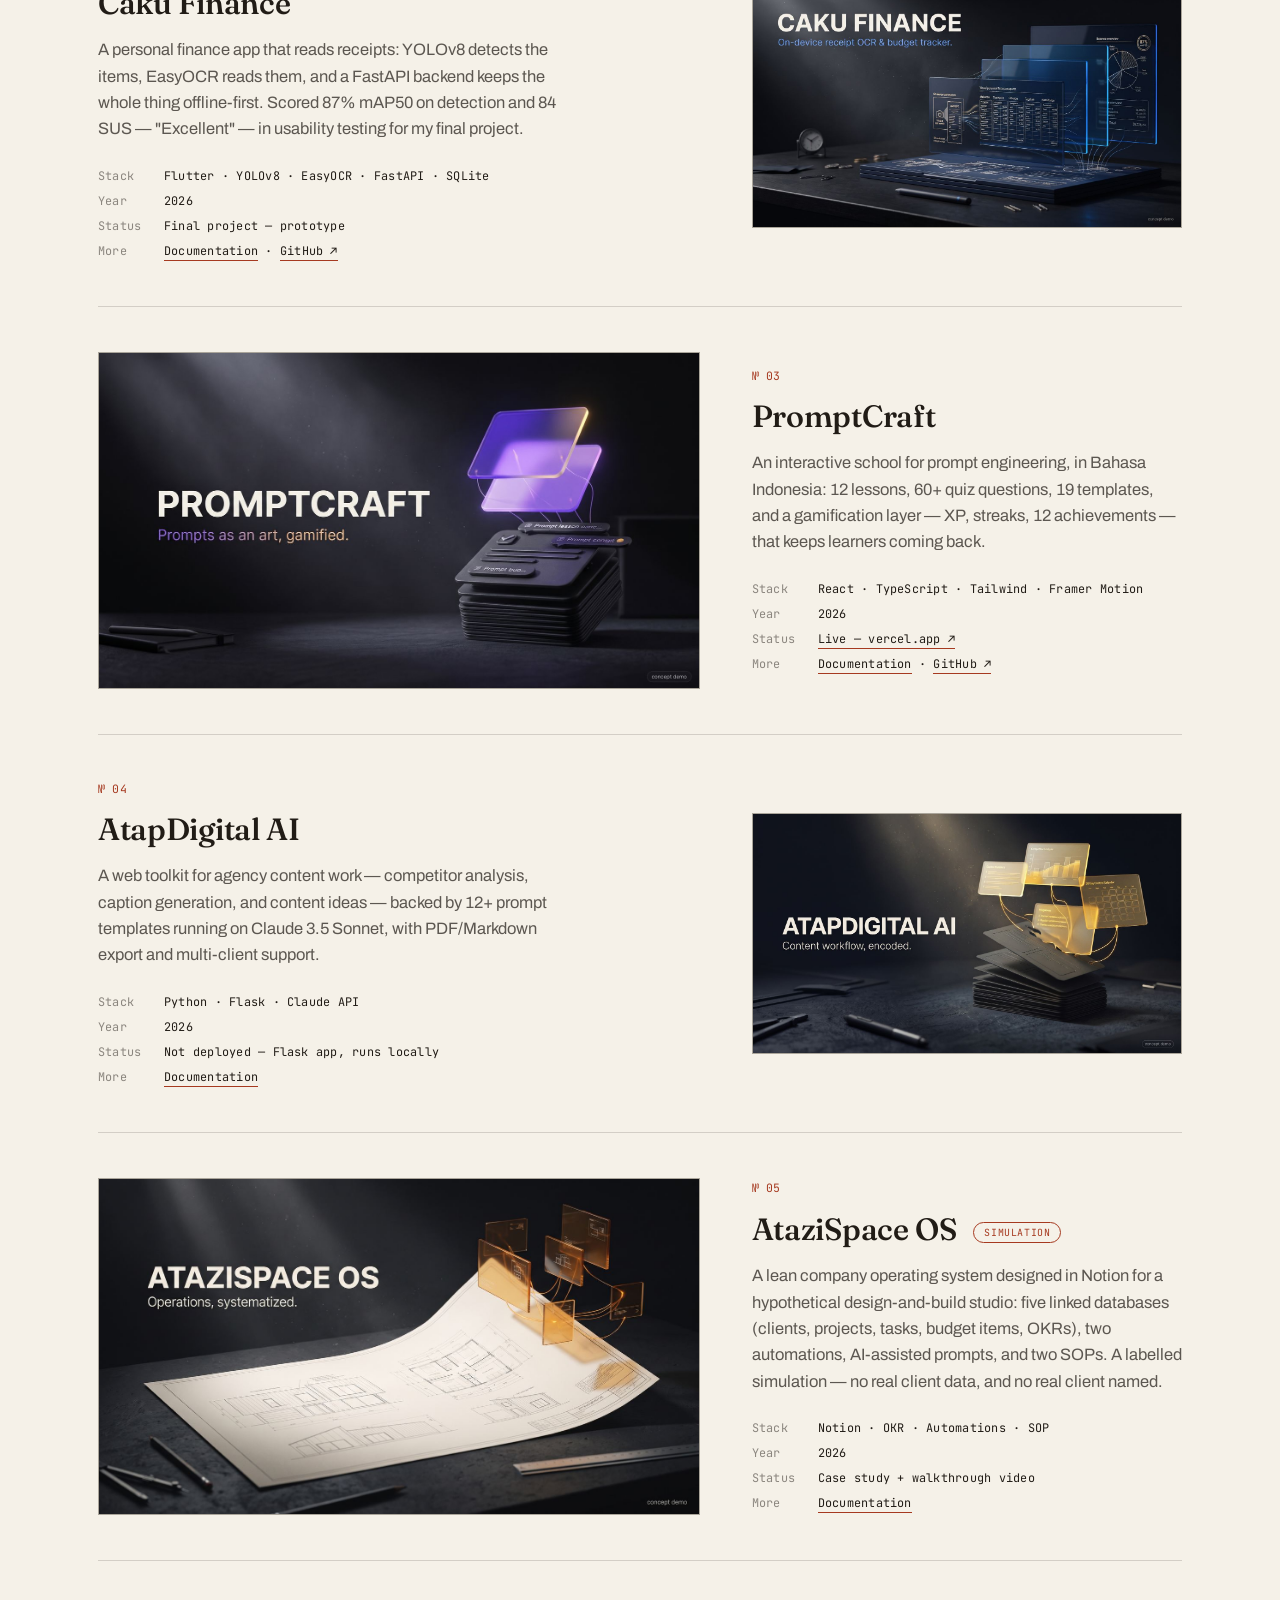
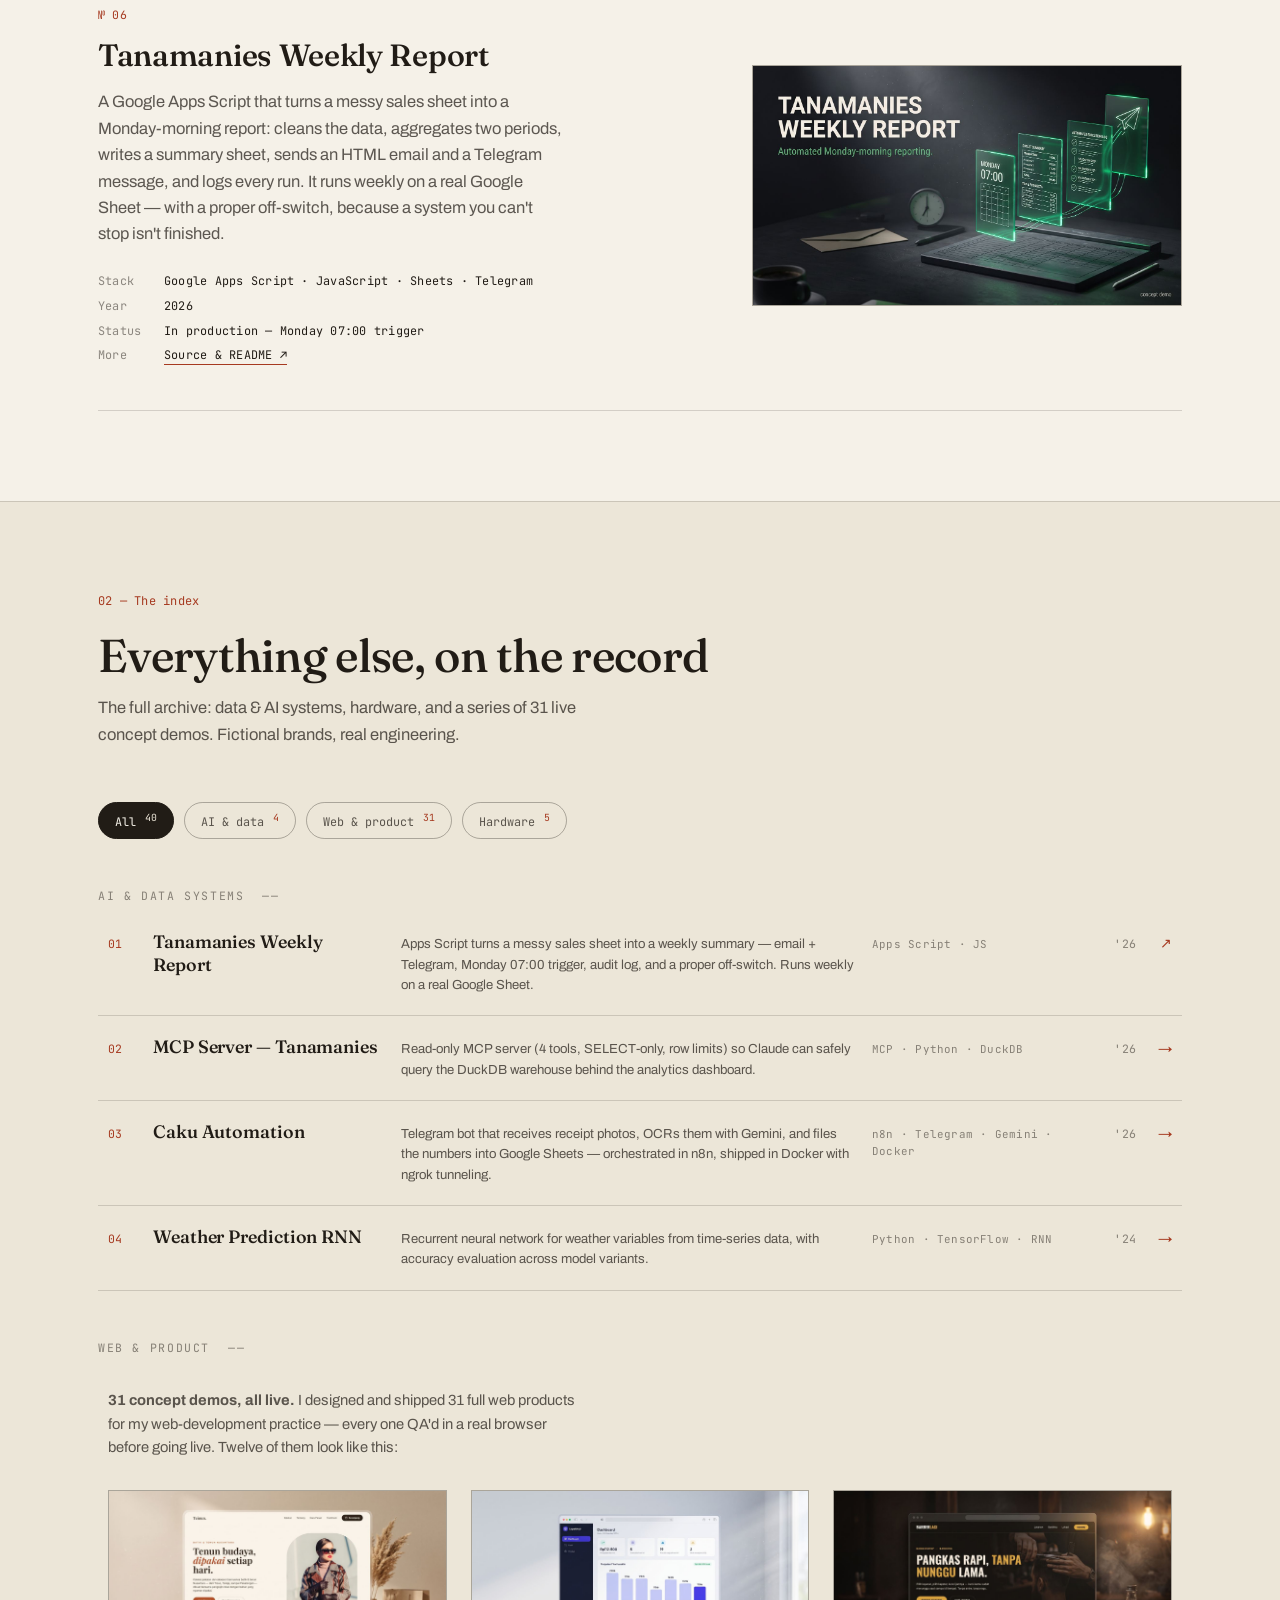
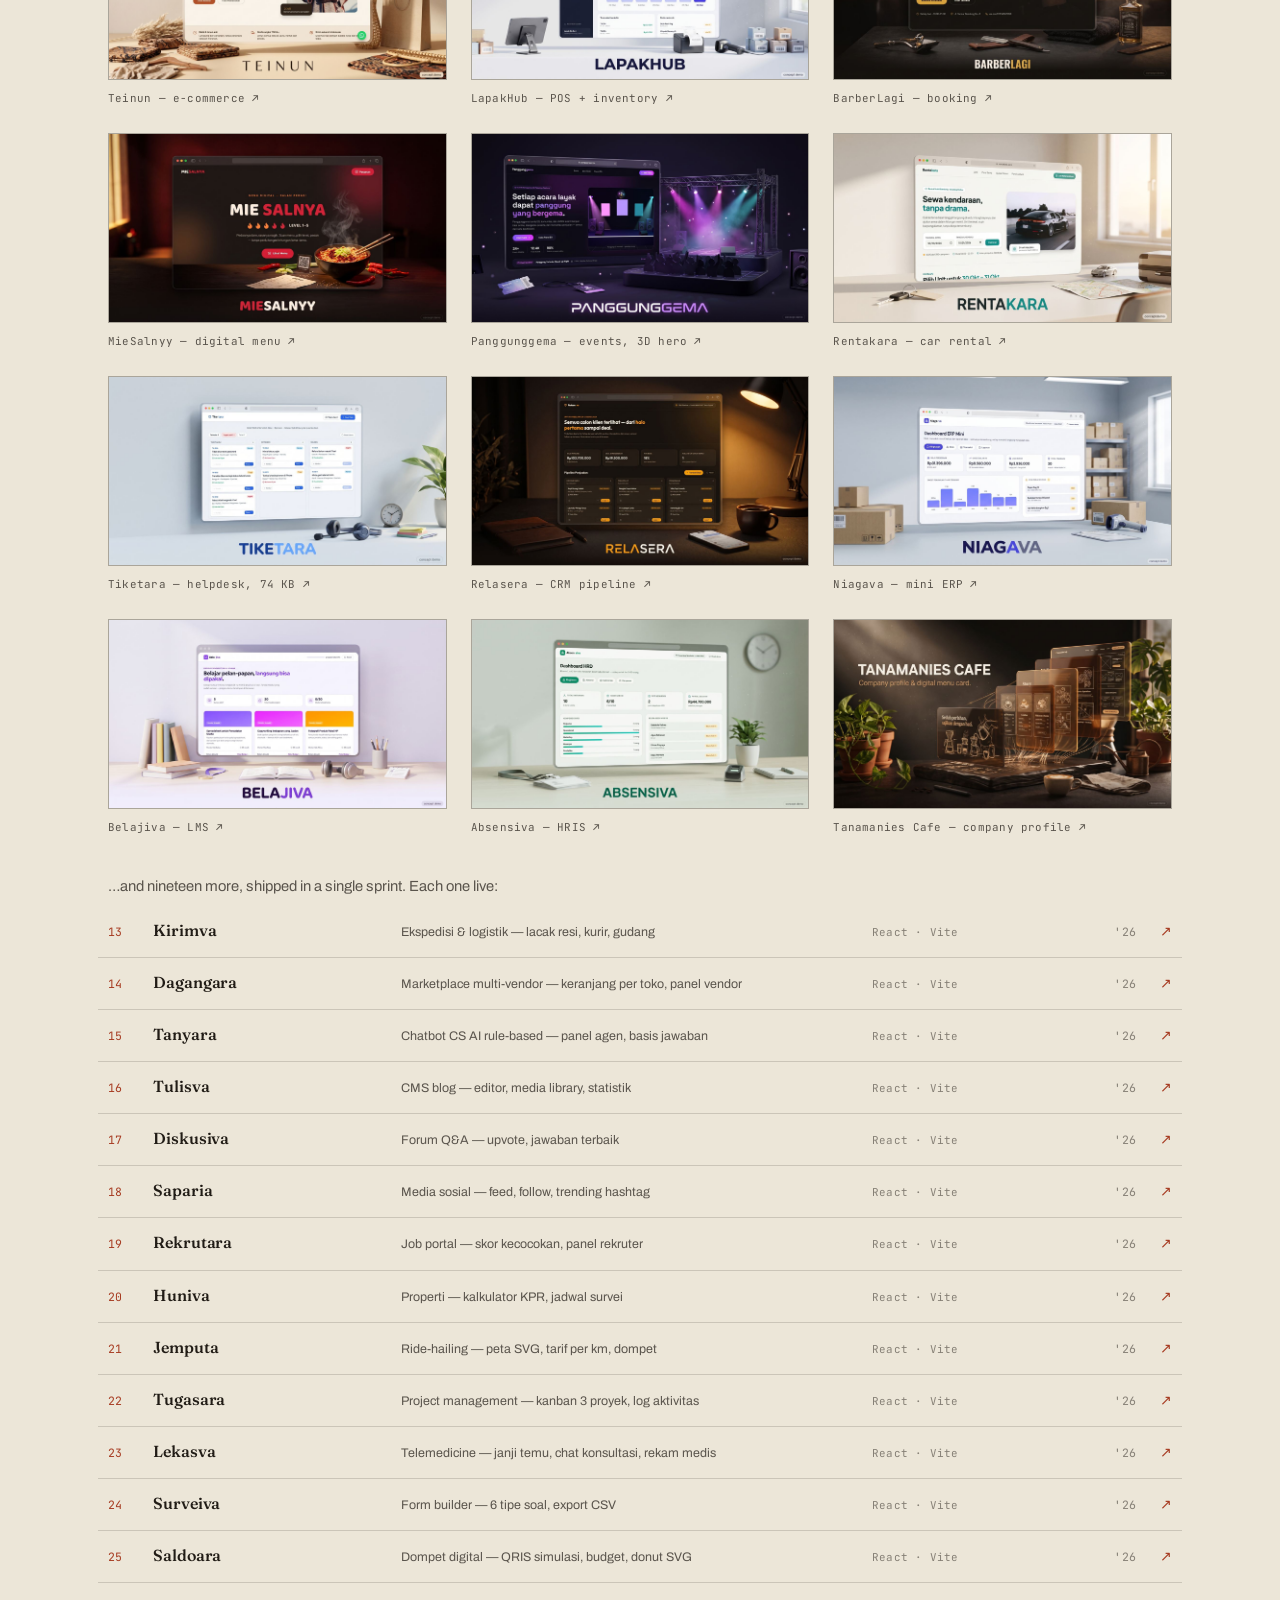
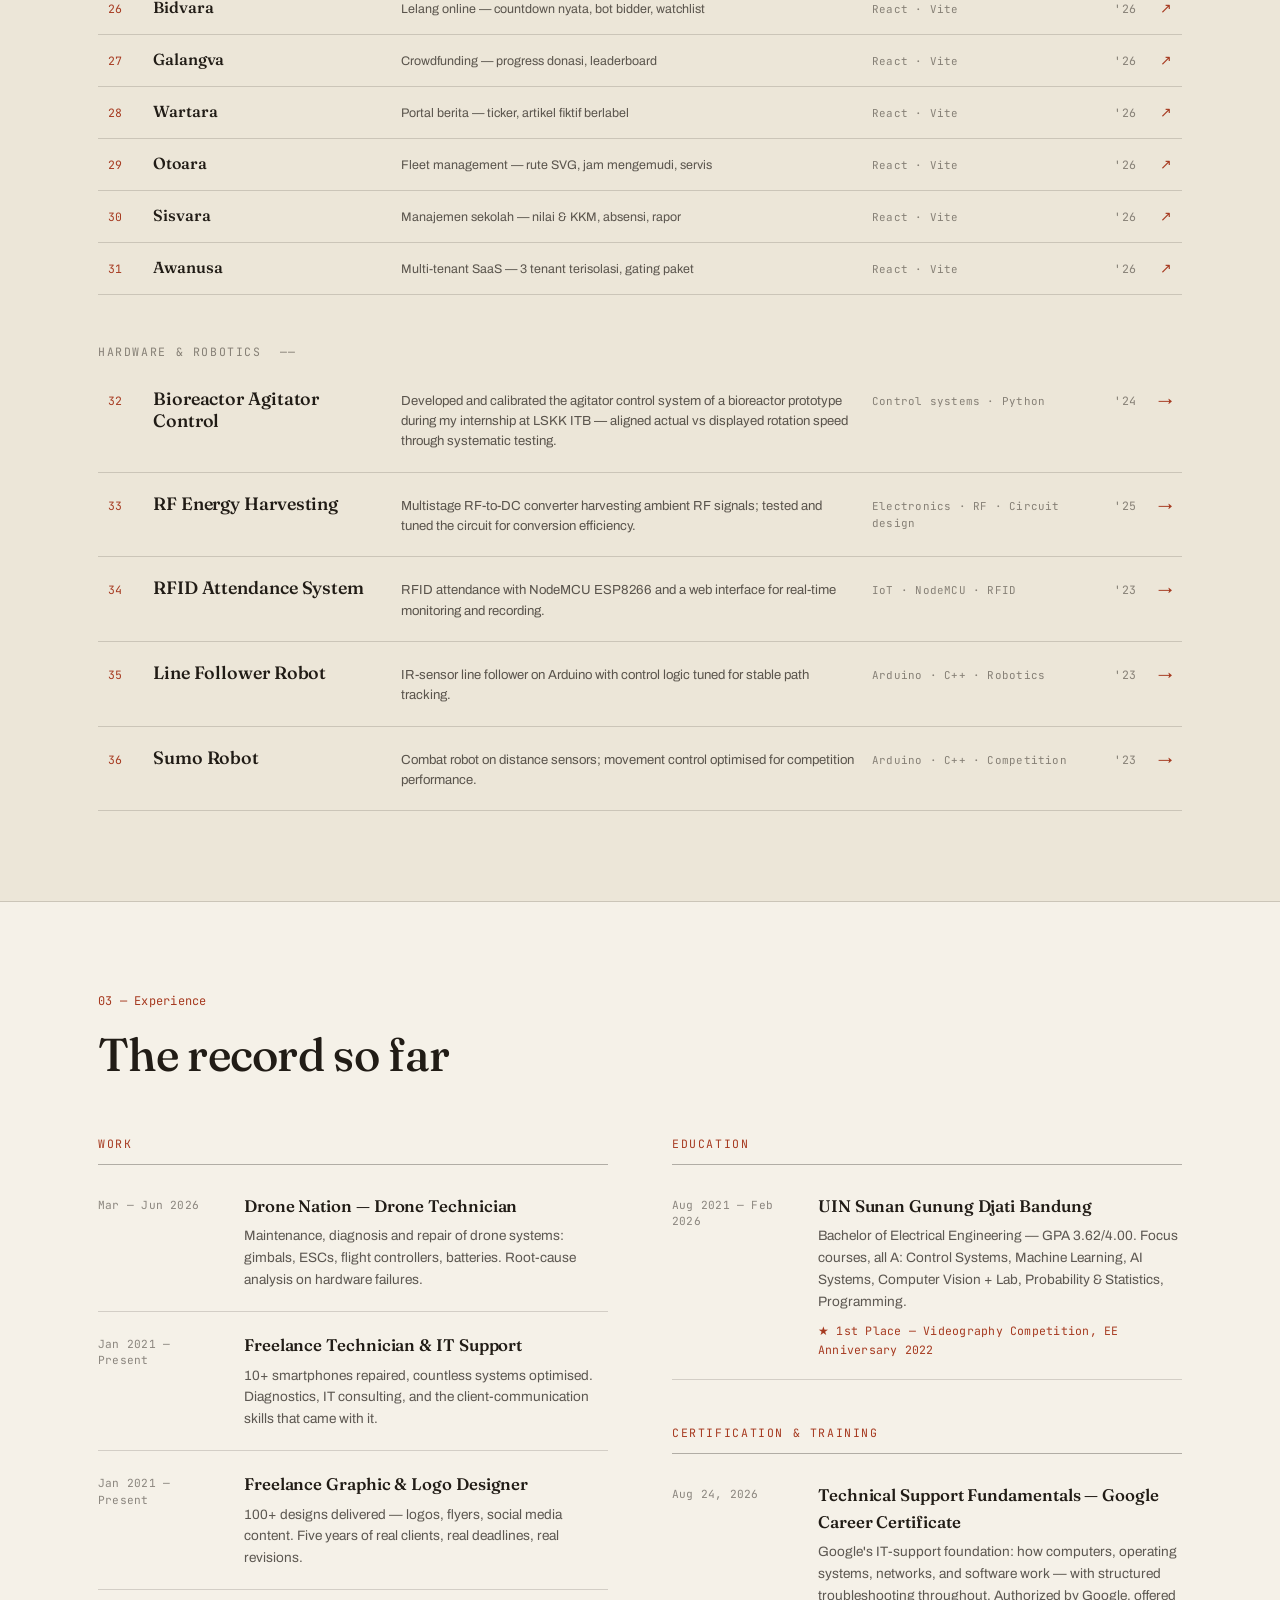
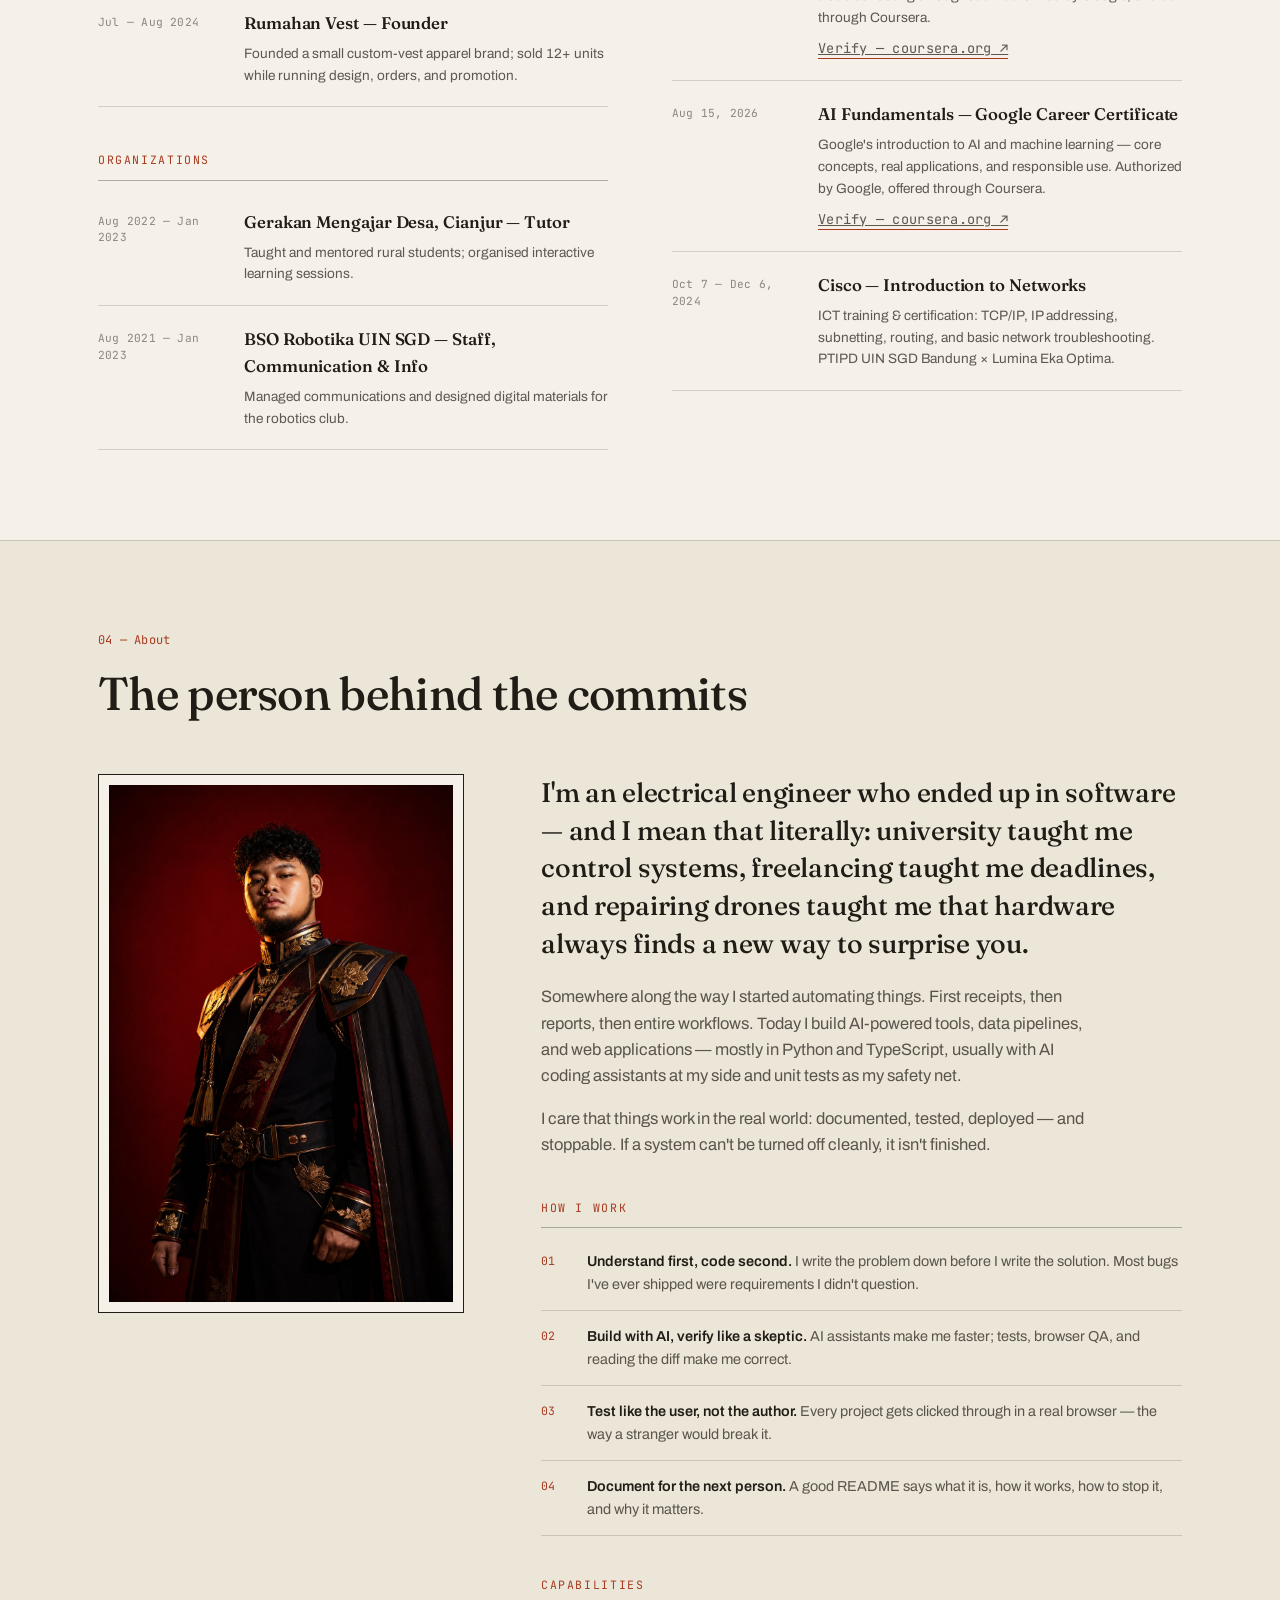
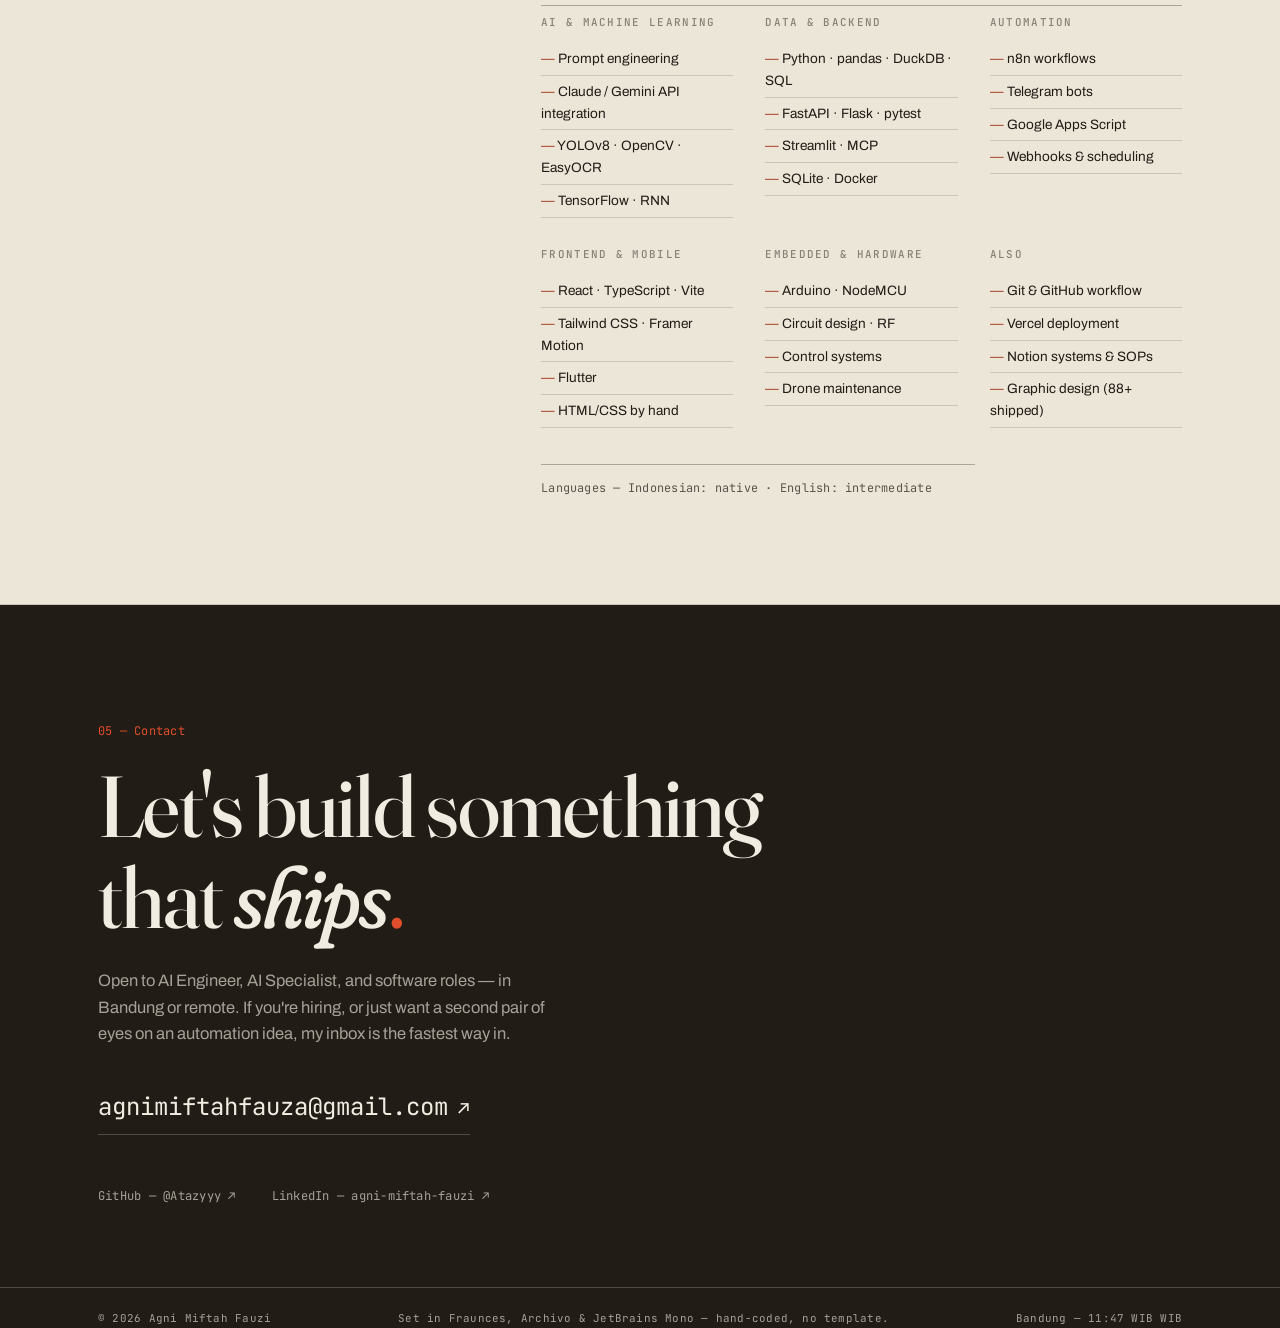
==== commit 35009490: "Feature Tanamanies Weekly Report in slot 6; enrich AtaziSpace page with live Notion screenshots and " ====
--- a/index.html
+++ b/index.html
@@ -201,23 +201,26 @@
             </div>
           </article>
 
-          <!-- 6. Tanamanies Cafe demo -->
+          <!-- 6. Tanamanies Weekly Report -->
           <article class="work-row row-flip reveal">
-            <a class="work-media" href="https://tanamanies-cafe.vercel.app" target="_blank" rel="noopener noreferrer">
-              <img src="assets/img/thumbs/tanamanies-cafe.jpg" alt="Tanamanies Cafe — company profile concept demo" width="1400" height="781" loading="lazy">
+            <a class="work-media" href="https://github.com/Atazyyy/tanamanies-weekly-report" target="_blank" rel="noopener noreferrer">
+              <img src="assets/img/thumbs/tanamanies-weekly-report.jpg" alt="Tanamanies Weekly Report — Google Apps Script automation" width="1400" height="781" loading="lazy">
             </a>
             <div class="work-body">
               <span class="work-no mono">№ 06</span>
-              <h3 class="work-title">Tanamanies Cafe <span class="work-flag mono">concept demo</span></h3>
+              <h3 class="work-title">Tanamanies Weekly Report</h3>
               <p class="work-desc">
-                The first of 31 live concept demos — a warm company-profile site for a
-                fictional Bandung plant café, with menu, gallery, and WhatsApp ordering.
-                It now shares its brand with my data-pipeline project above, on purpose.
+                A Google Apps Script that turns a messy sales sheet into a Monday-morning
+                report: cleans the data, aggregates two periods, writes a summary sheet,
+                sends an HTML email and a Telegram message, and logs every run. It runs
+                weekly on a real Google Sheet — with a proper off-switch, because a system
+                you can't stop isn't finished.
               </p>
               <dl class="work-meta mono">
-                <div><dt>Stack</dt><dd>React · Vite · Tailwind</dd></div>
+                <div><dt>Stack</dt><dd>Google Apps Script · JavaScript · Sheets · Telegram</dd></div>
                 <div><dt>Year</dt><dd>2026</dd></div>
-                <div><dt>Status</dt><dd><a class="u-link" href="https://tanamanies-cafe.vercel.app" target="_blank" rel="noopener noreferrer">Live — vercel.app ↗</a></dd></div>
+                <div><dt>Status</dt><dd>In production — Monday 07:00 trigger</dd></div>
+                <div><dt>More</dt><dd><a class="u-link" href="https://github.com/Atazyyy/tanamanies-weekly-report" target="_blank" rel="noopener noreferrer">Source &amp; README ↗</a></dd></div>
               </dl>
             </div>
           </article>
@@ -341,9 +344,9 @@
               <img src="assets/img/thumbs/absensiva.jpg" alt="Absensiva — HRIS attendance demo" width="1400" height="781" loading="lazy">
               <span class="mono">Absensiva — HRIS ↗</span>
             </a>
-            <a class="demo-cell reveal" data-cat="web" href="#work">
-              <img src="assets/img/thumbs/tanamanies-cafe.jpg" alt="Tanamanies Cafe — featured above" width="1400" height="781" loading="lazy">
-              <span class="mono">Tanamanies Cafe — featured above</span>
+            <a class="demo-cell reveal" data-cat="web" href="https://tanamanies-cafe.vercel.app" target="_blank" rel="noopener noreferrer">
+              <img src="assets/img/thumbs/tanamanies-cafe.jpg" alt="Tanamanies Cafe — company profile concept demo" width="1400" height="781" loading="lazy">
+              <span class="mono">Tanamanies Cafe — company profile ↗</span>
             </a>
           </div>
 
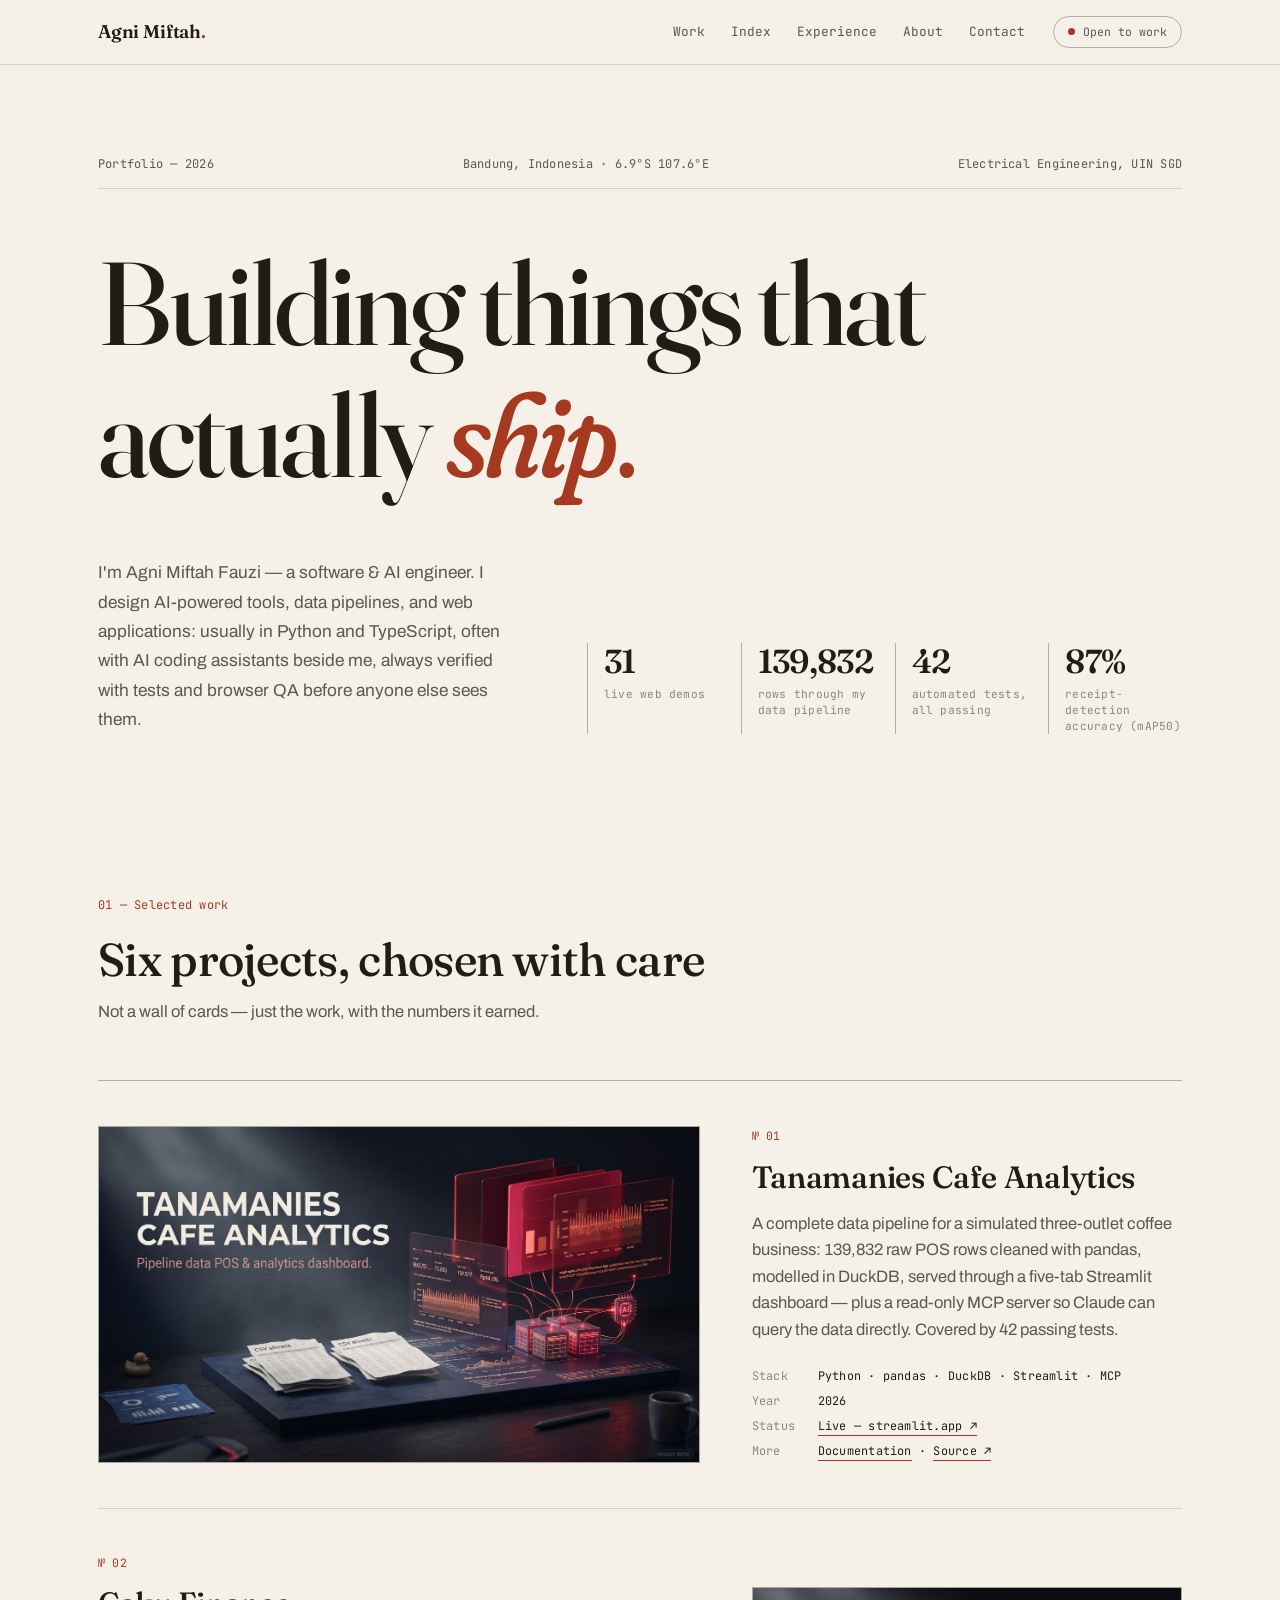
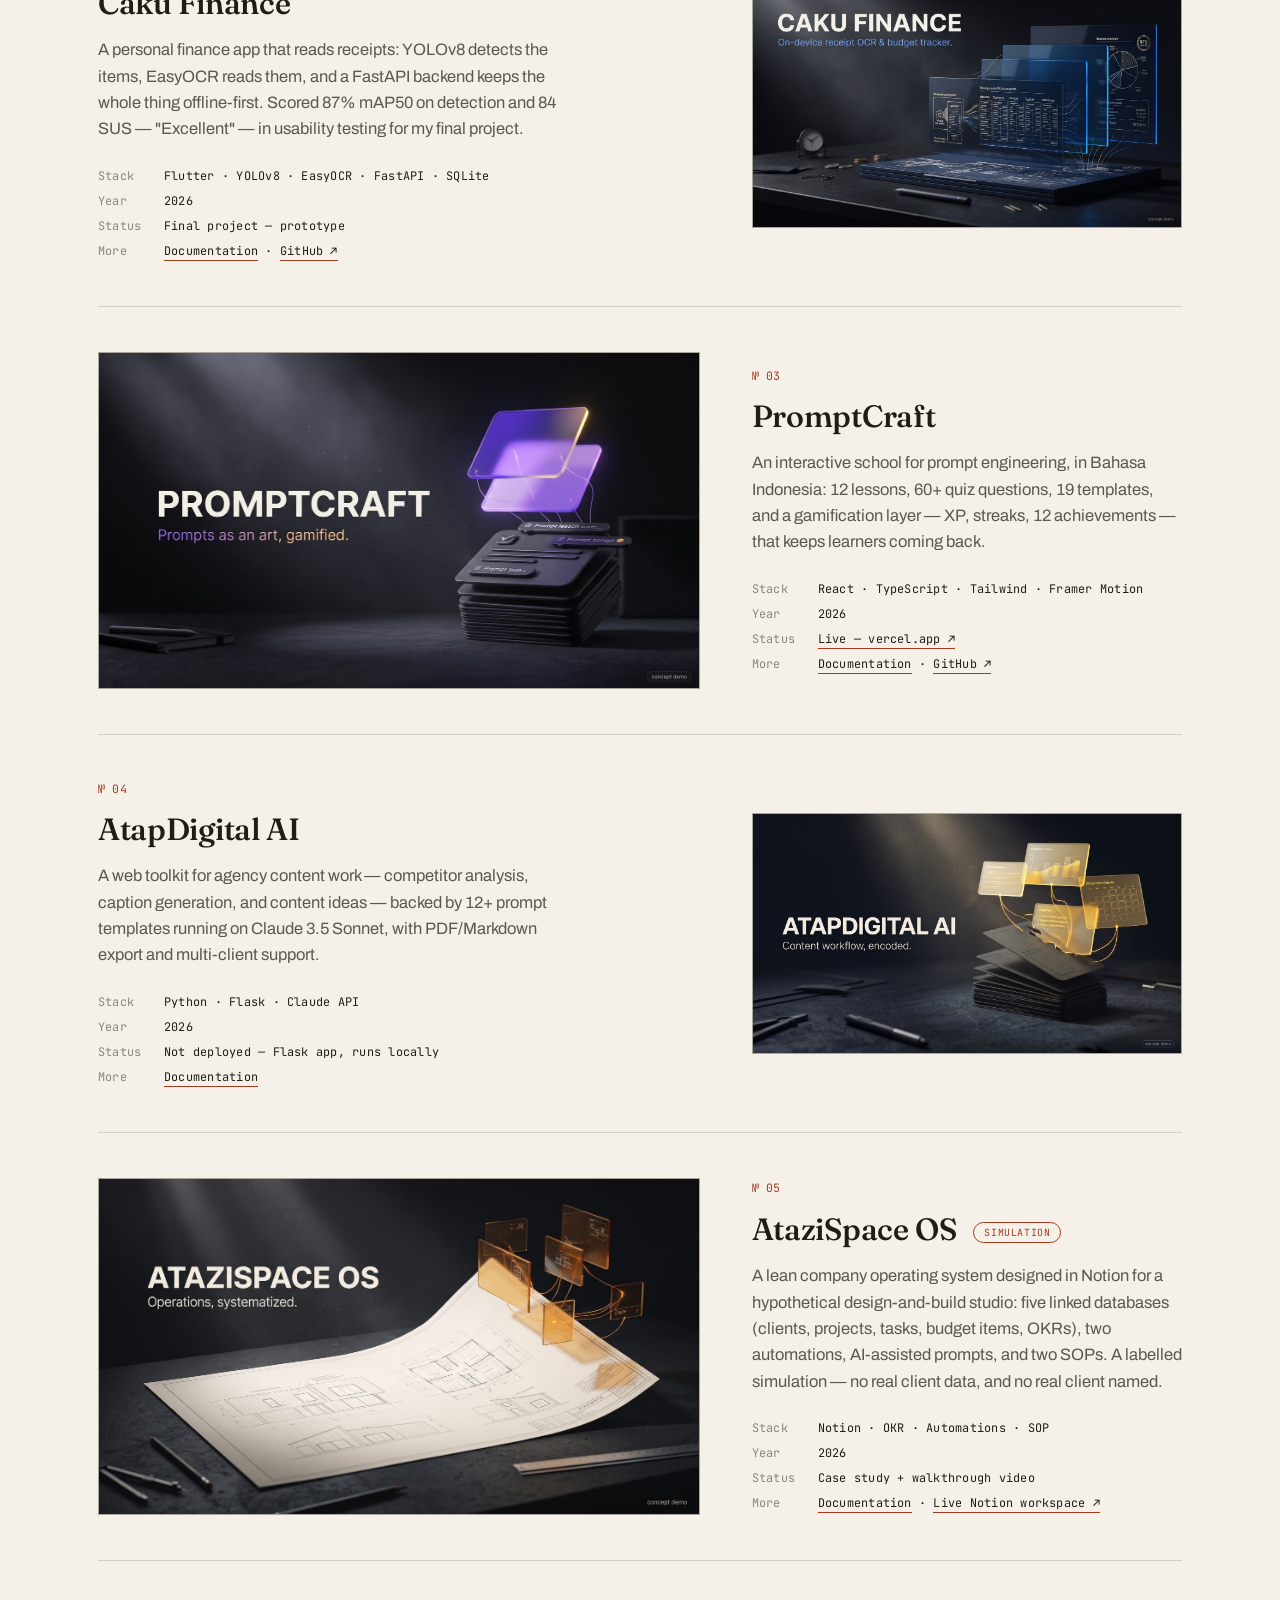
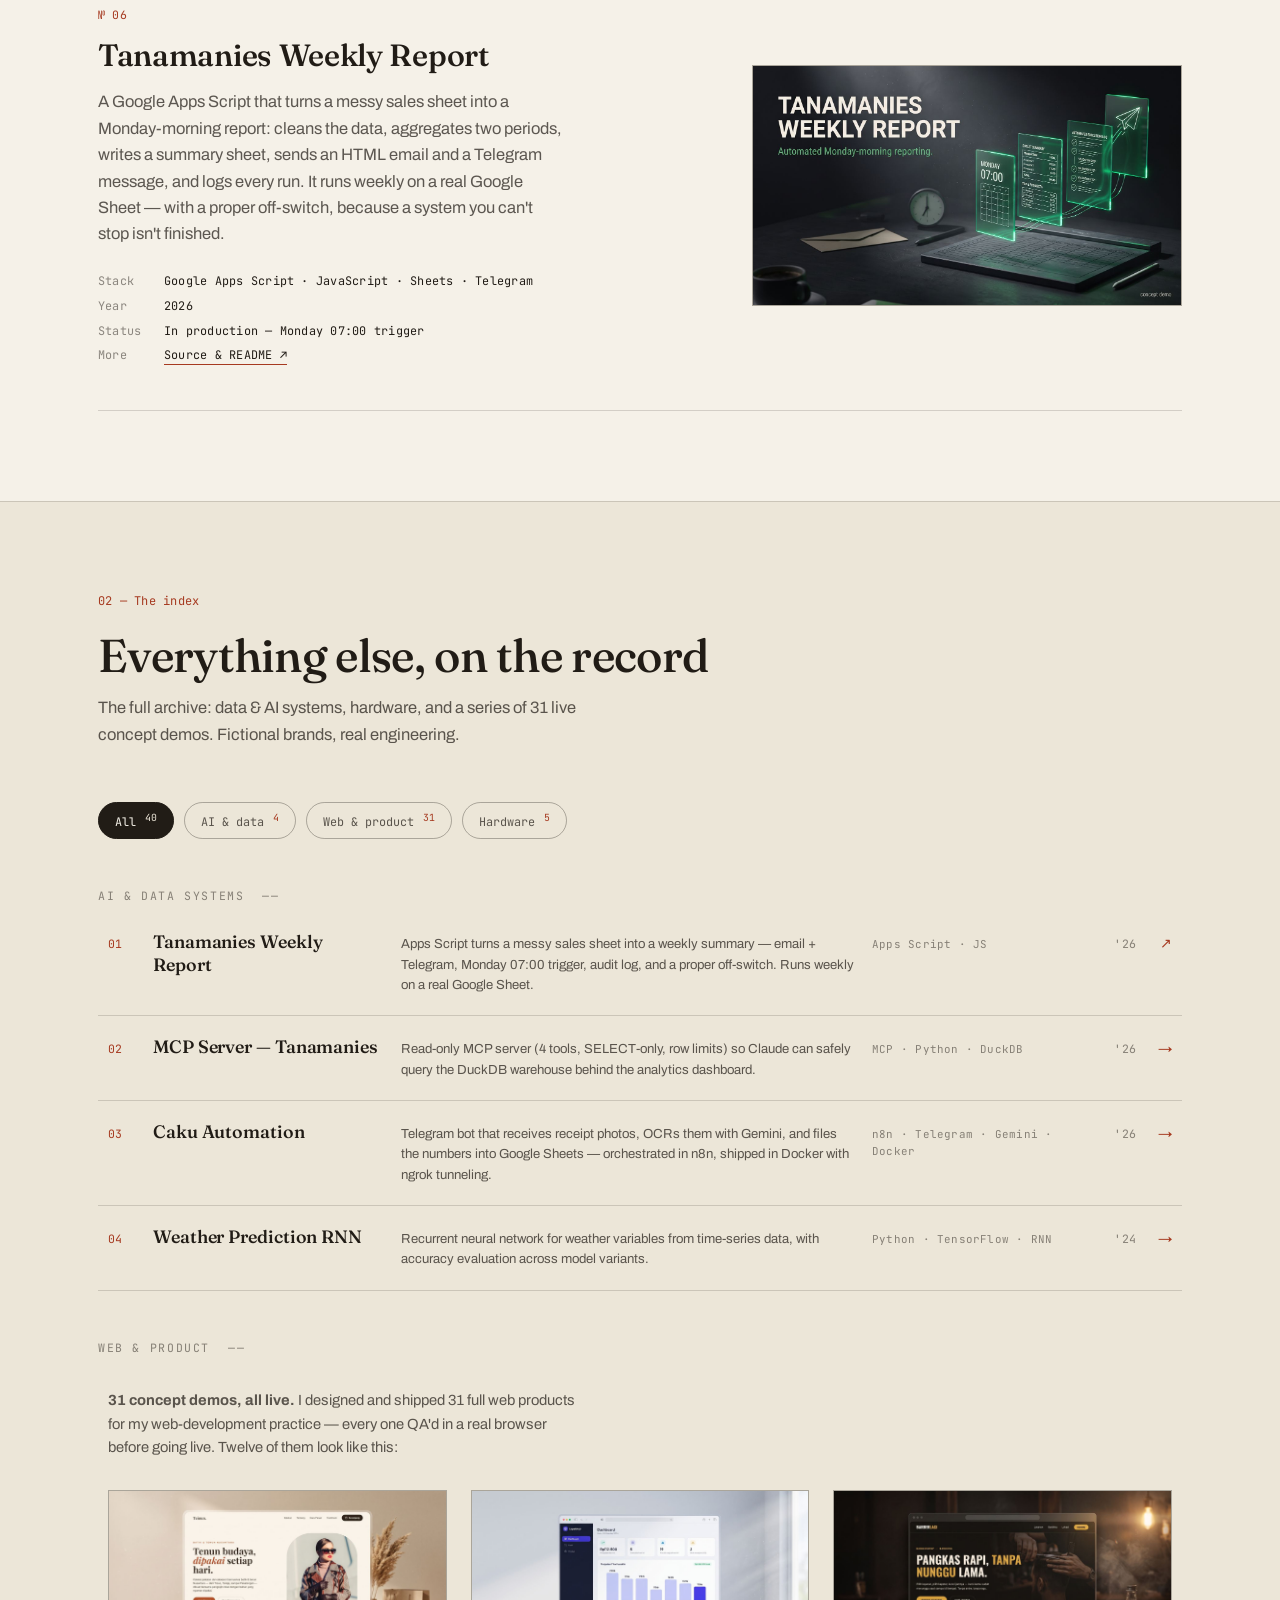
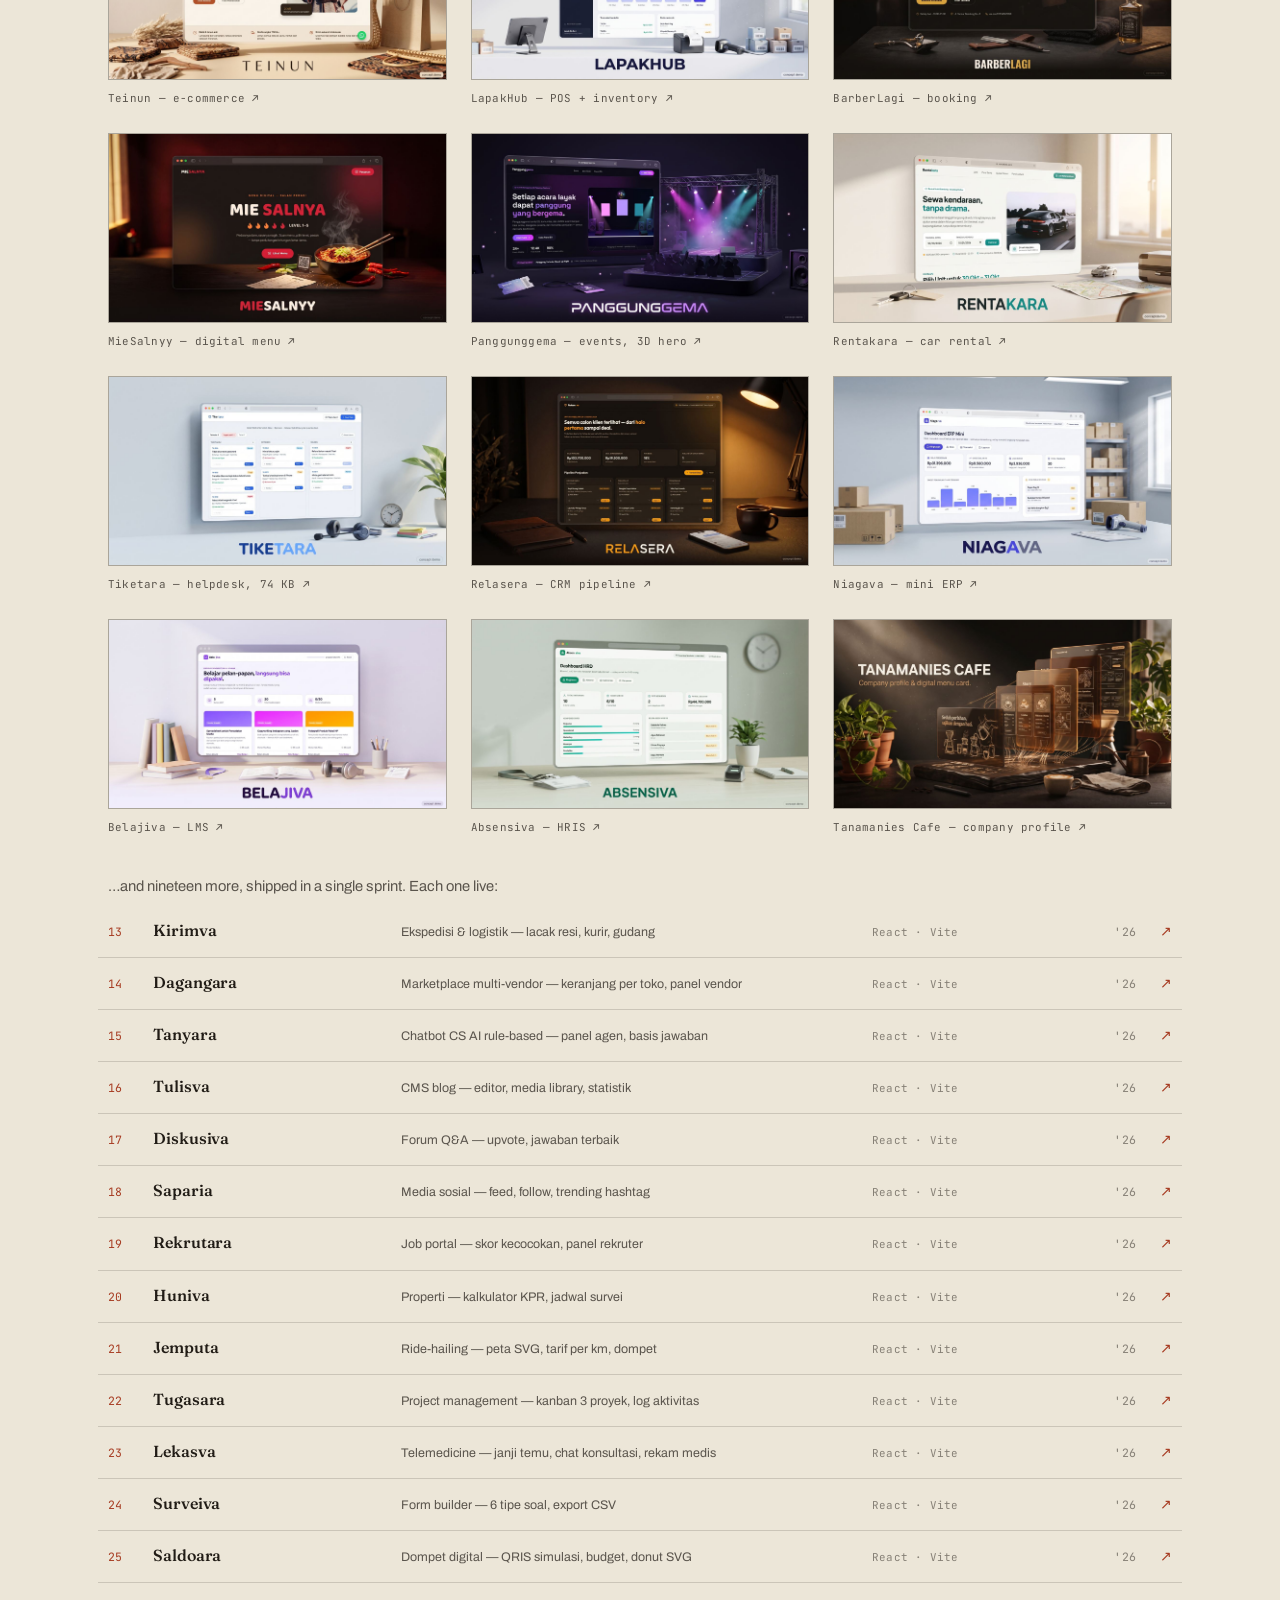
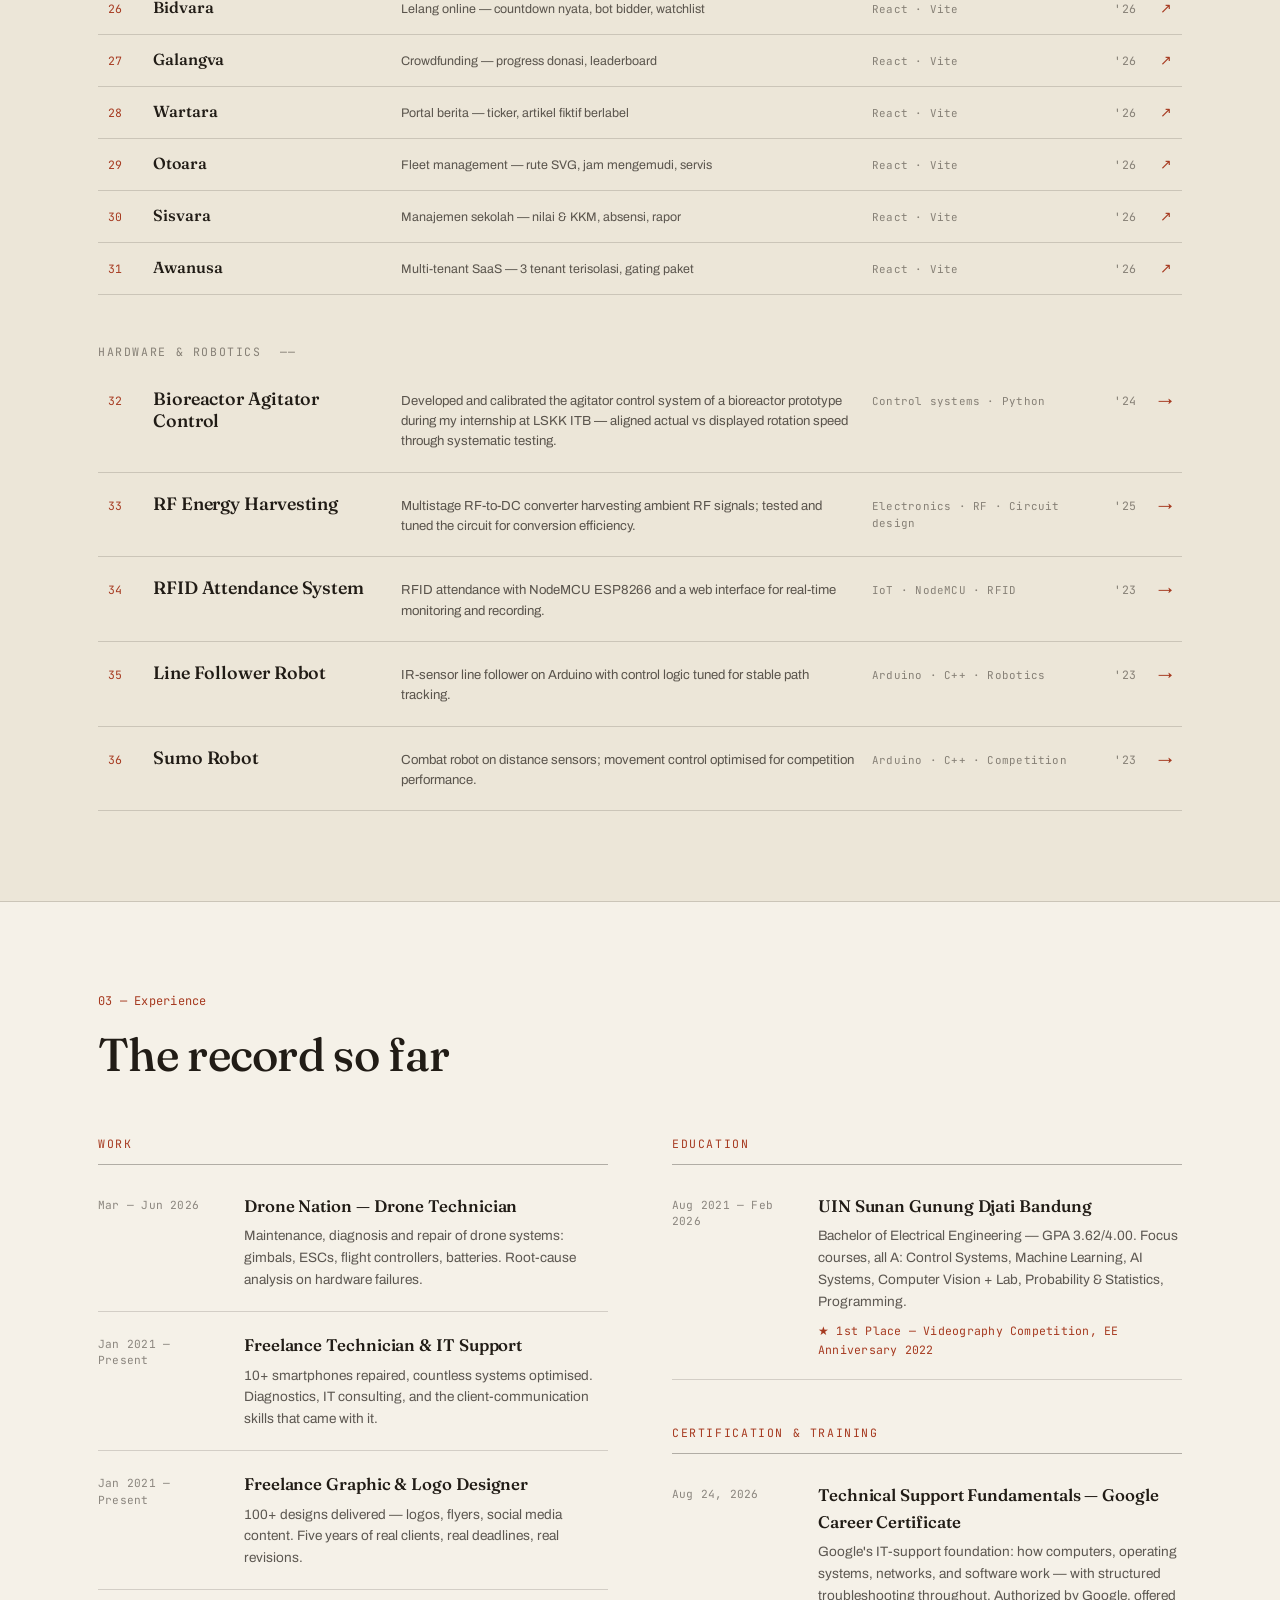
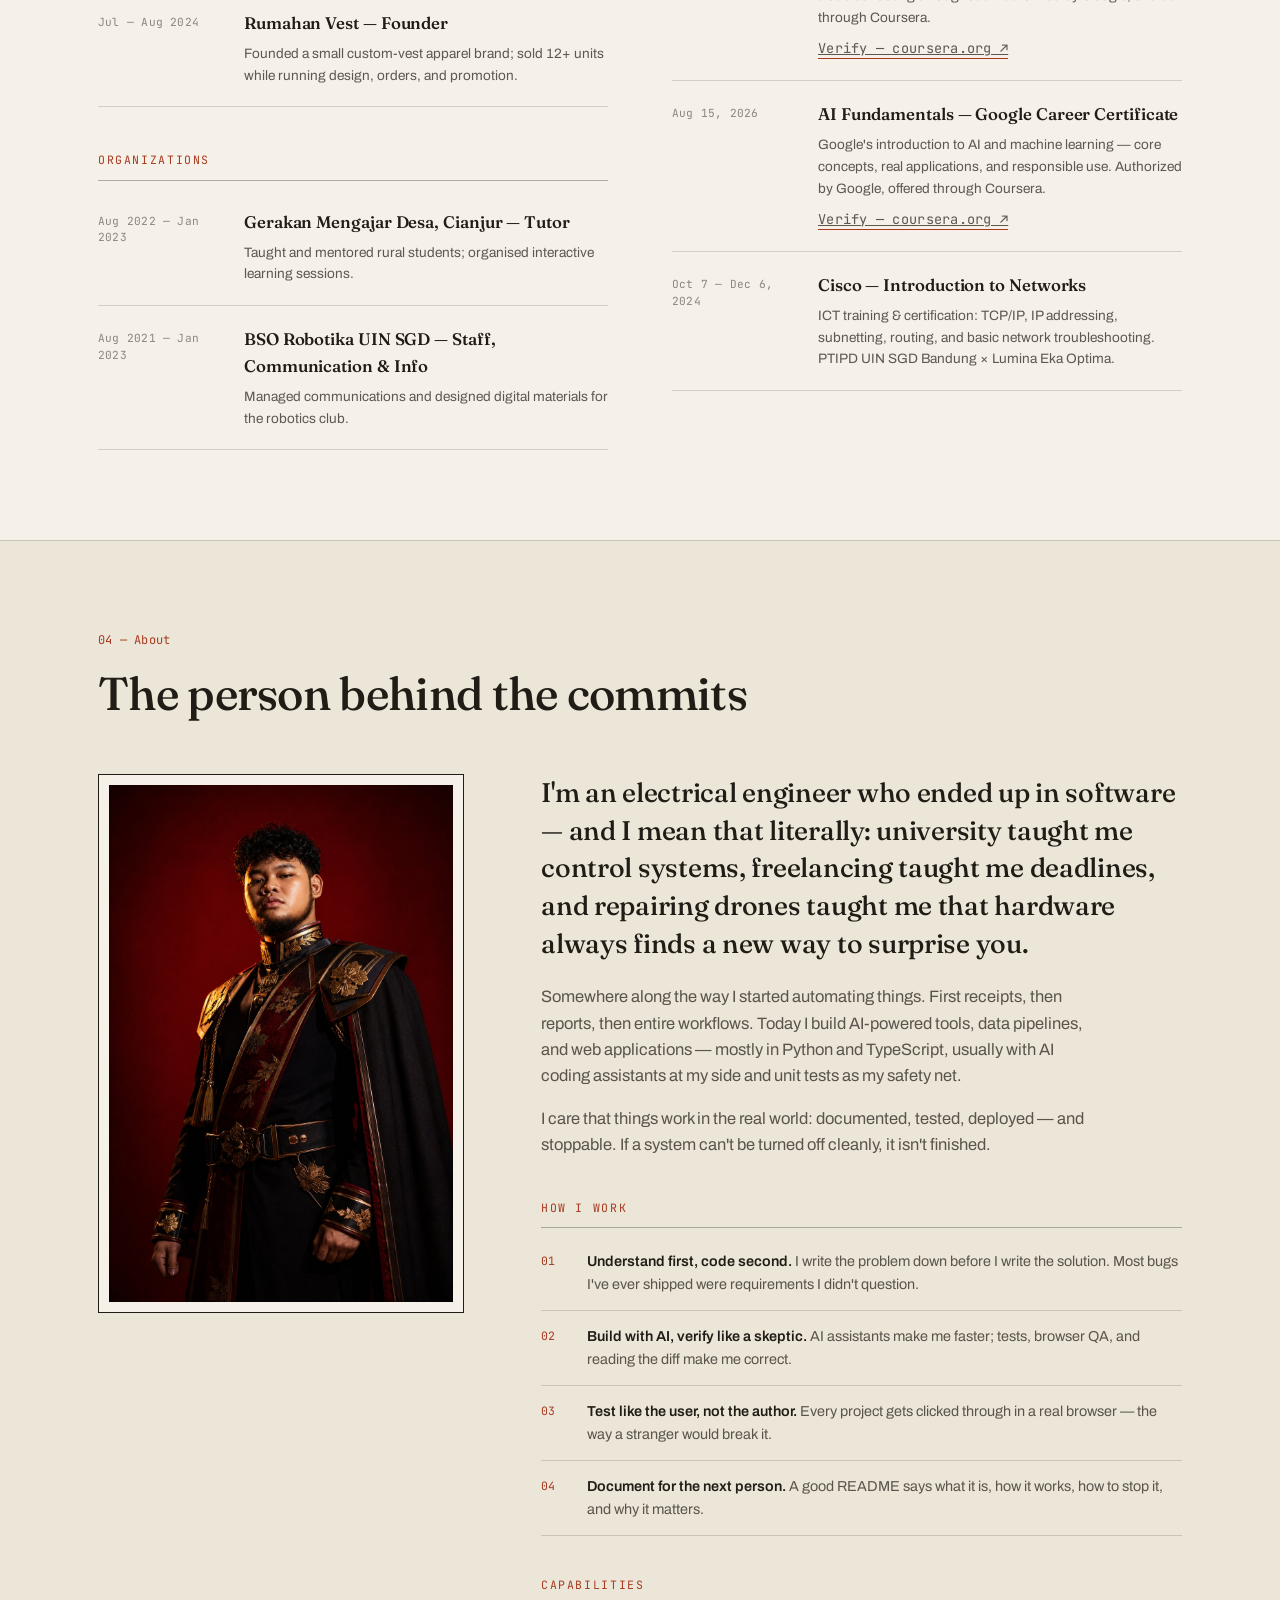
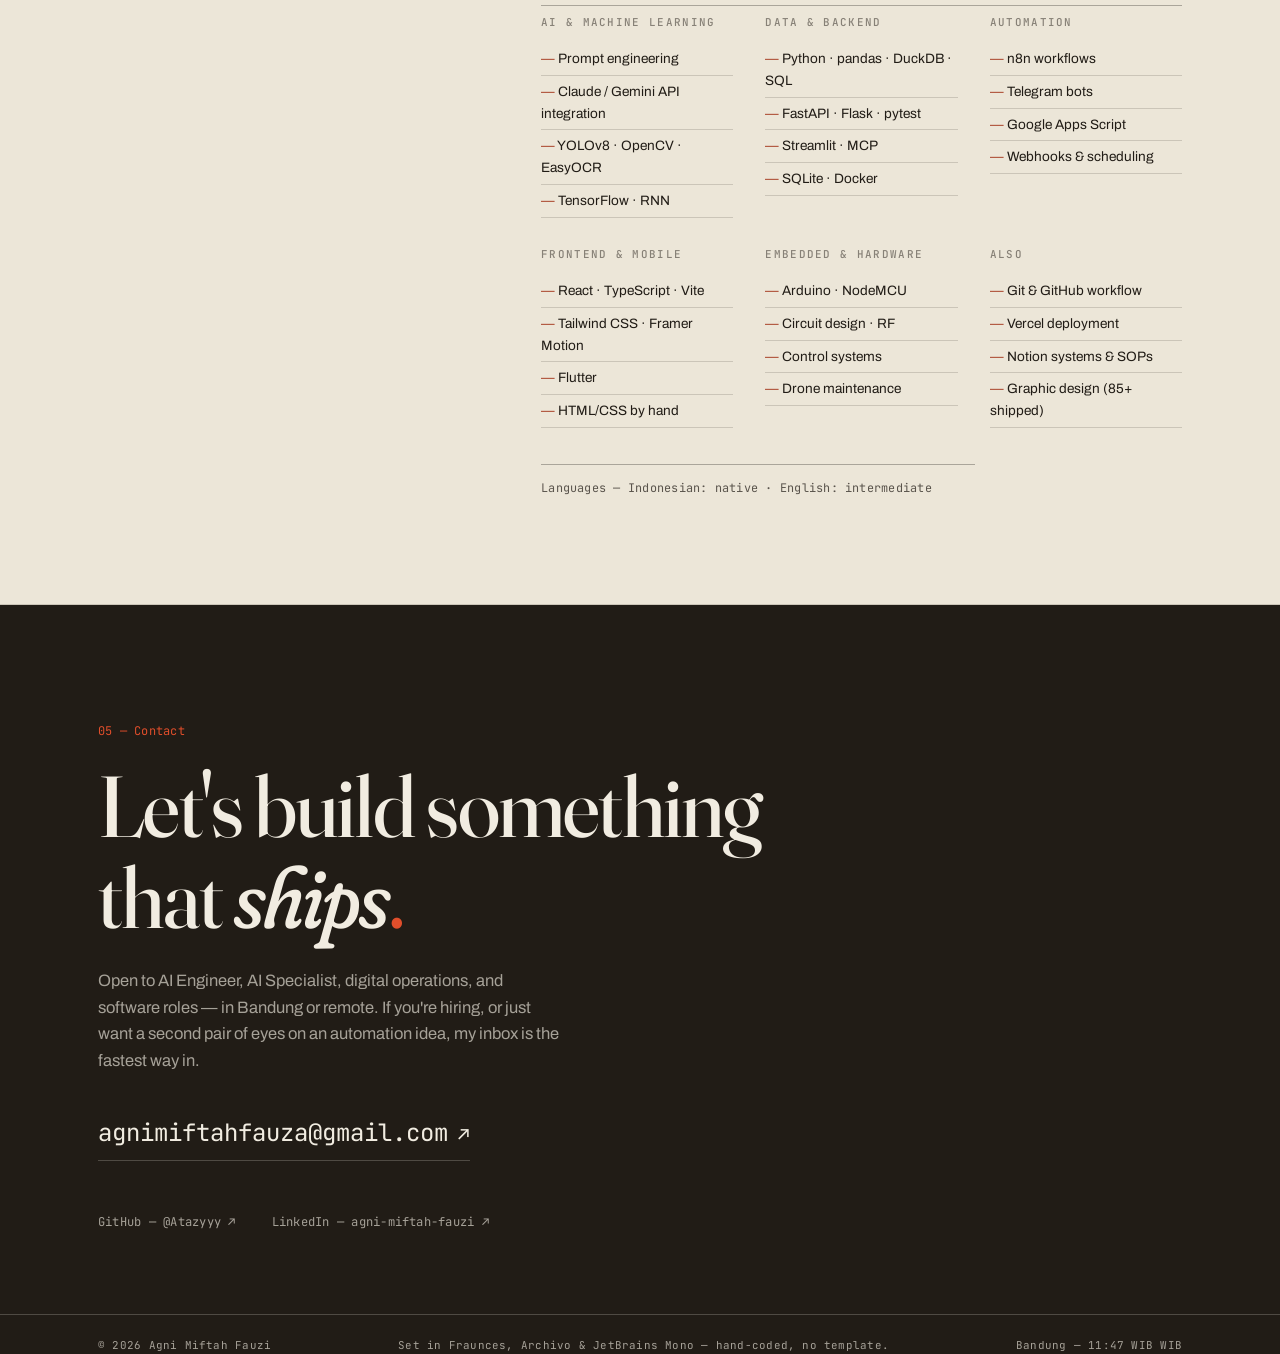
==== commit 4f4bcd6a: "Surface AtaziSpace Notion link on featured card; add digital operations to availability line" ====
--- a/index.html
+++ b/index.html
@@ -196,7 +196,7 @@
                 <div><dt>Stack</dt><dd>Notion · OKR · Automations · SOP</dd></div>
                 <div><dt>Year</dt><dd>2026</dd></div>
                 <div><dt>Status</dt><dd>Case study + walkthrough video</dd></div>
-                <div><dt>More</dt><dd><a class="u-link" href="projects/atazispace-os.html">Documentation</a></dd></div>
+                <div><dt>More</dt><dd><a class="u-link" href="projects/atazispace-os.html">Documentation</a> · <a class="u-link" href="https://impartial-headline-1b1.notion.site/AtaziSpace-OS-4050a2f8973080858f2dff5c10f0f37c?source=copy_link" target="_blank" rel="noopener noreferrer">Live Notion workspace ↗</a></dd></div>
               </dl>
             </div>
           </article>
@@ -617,9 +617,9 @@
           Let's build something<br>that <em>ships</em><span class="paper-dot">.</span>
         </h2>
         <p class="contact-sub reveal">
-          Open to AI Engineer, AI Specialist, and software roles — in Bandung or remote.
-          If you're hiring, or just want a second pair of eyes on an automation idea,
-          my inbox is the fastest way in.
+          Open to AI Engineer, AI Specialist, digital operations, and software roles —
+          in Bandung or remote. If you're hiring, or just want a second pair of eyes
+          on an automation idea, my inbox is the fastest way in.
         </p>
         <a class="contact-mail reveal" href="mailto:agnimiftahfauza@gmail.com">agnimiftahfauza@gmail.com<span class="mail-arrow" aria-hidden="true">↗</span></a>
 
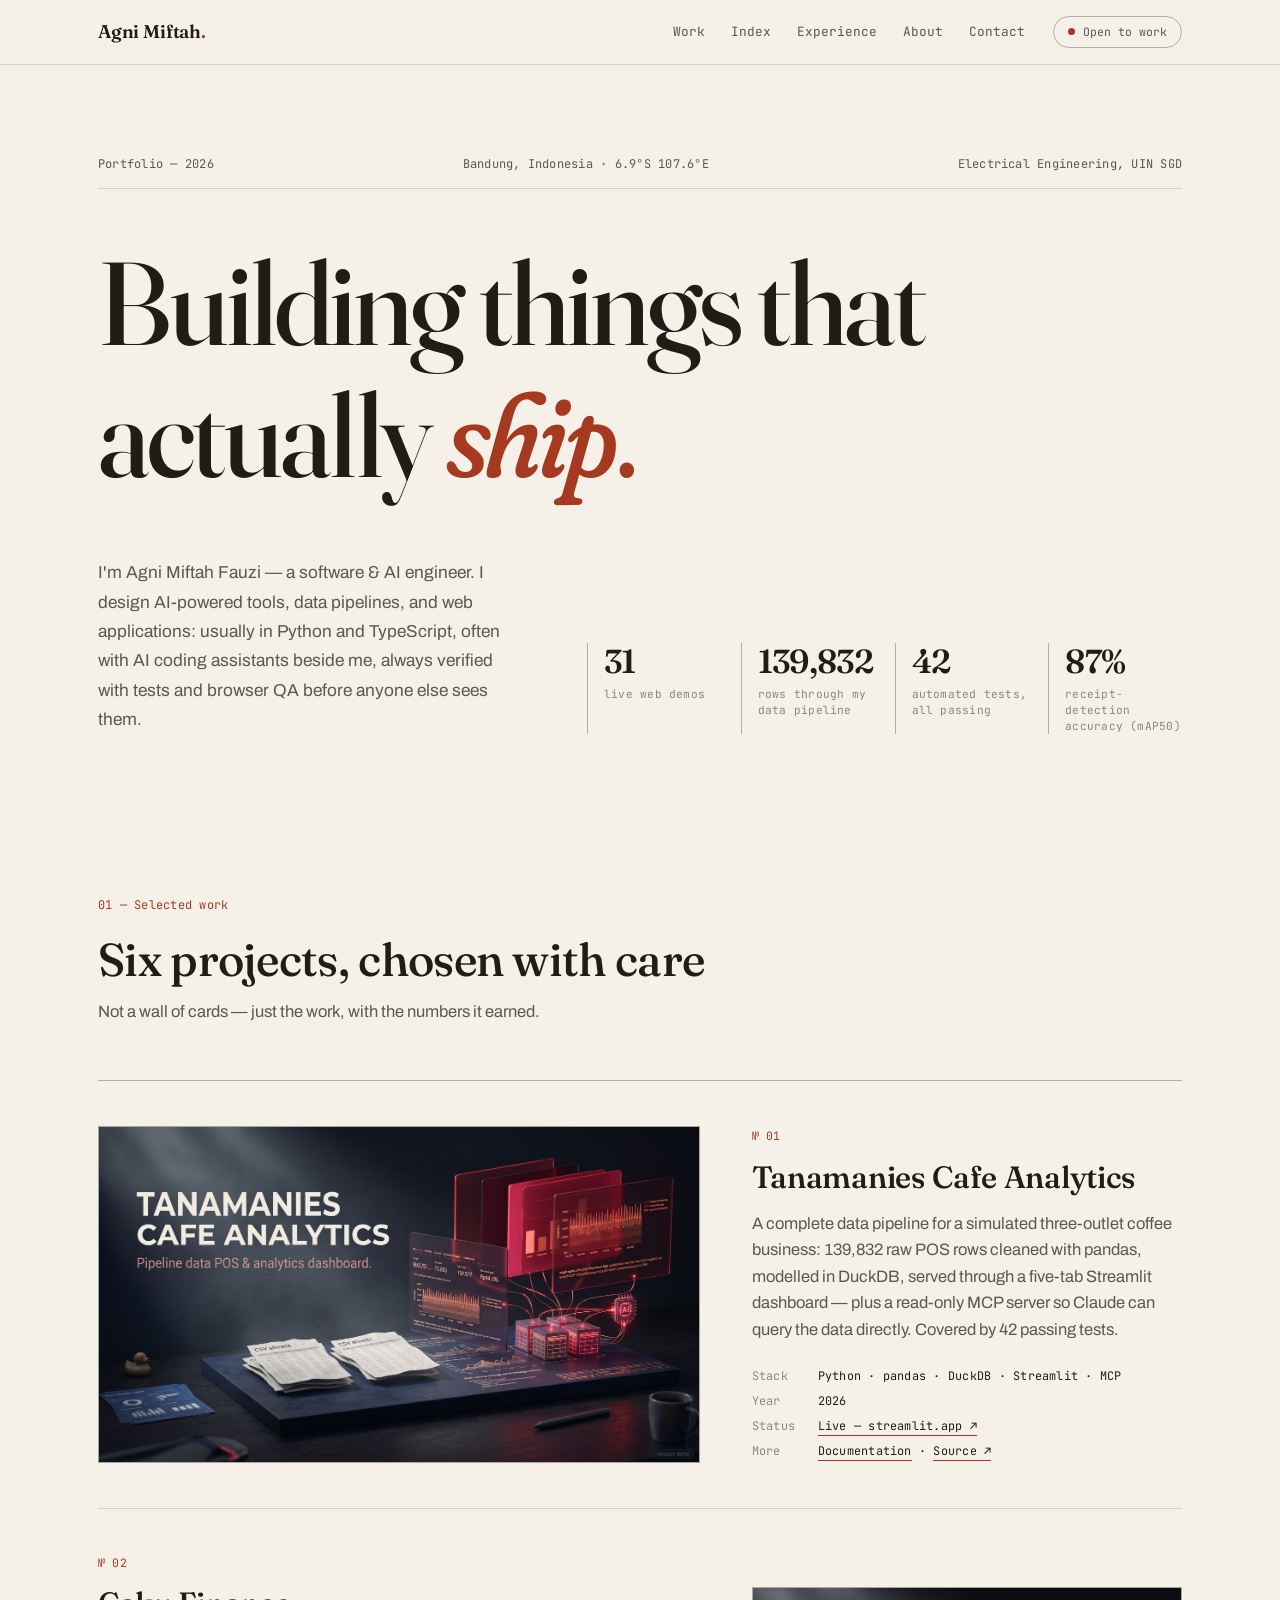
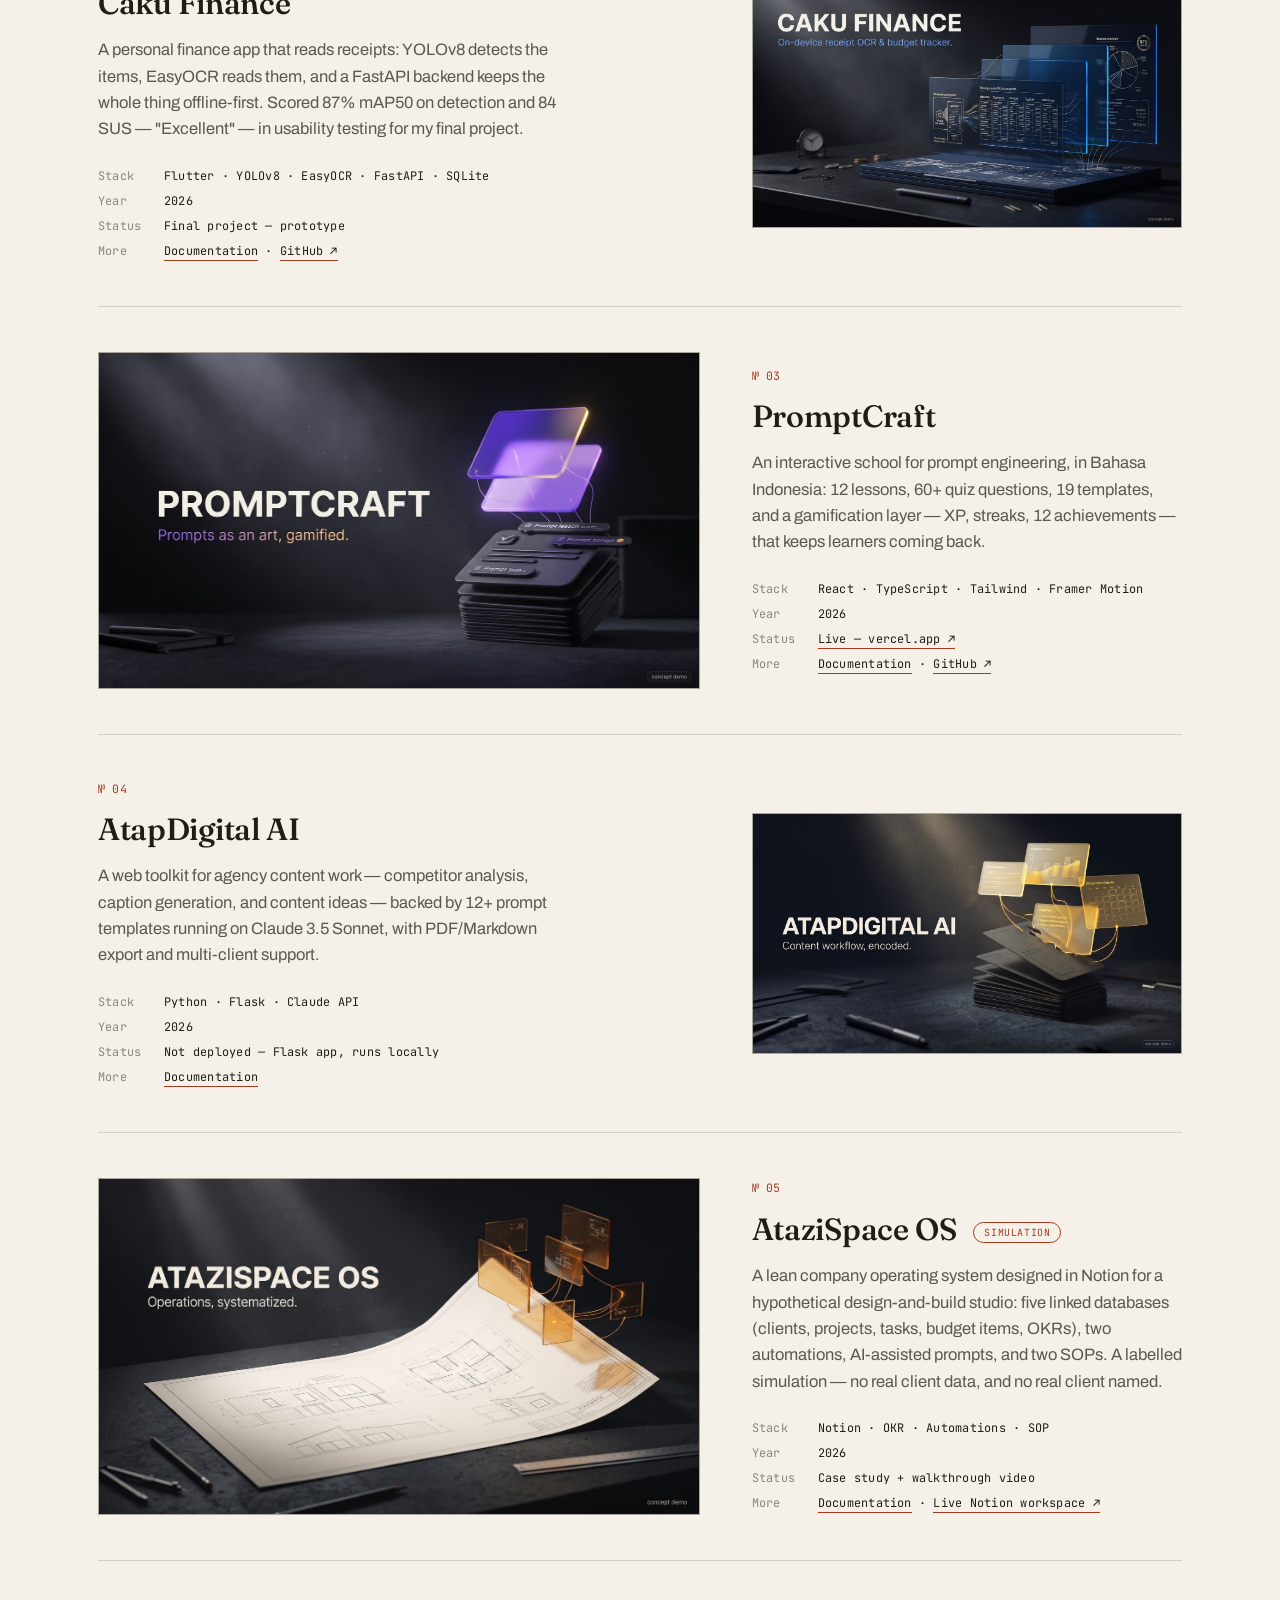
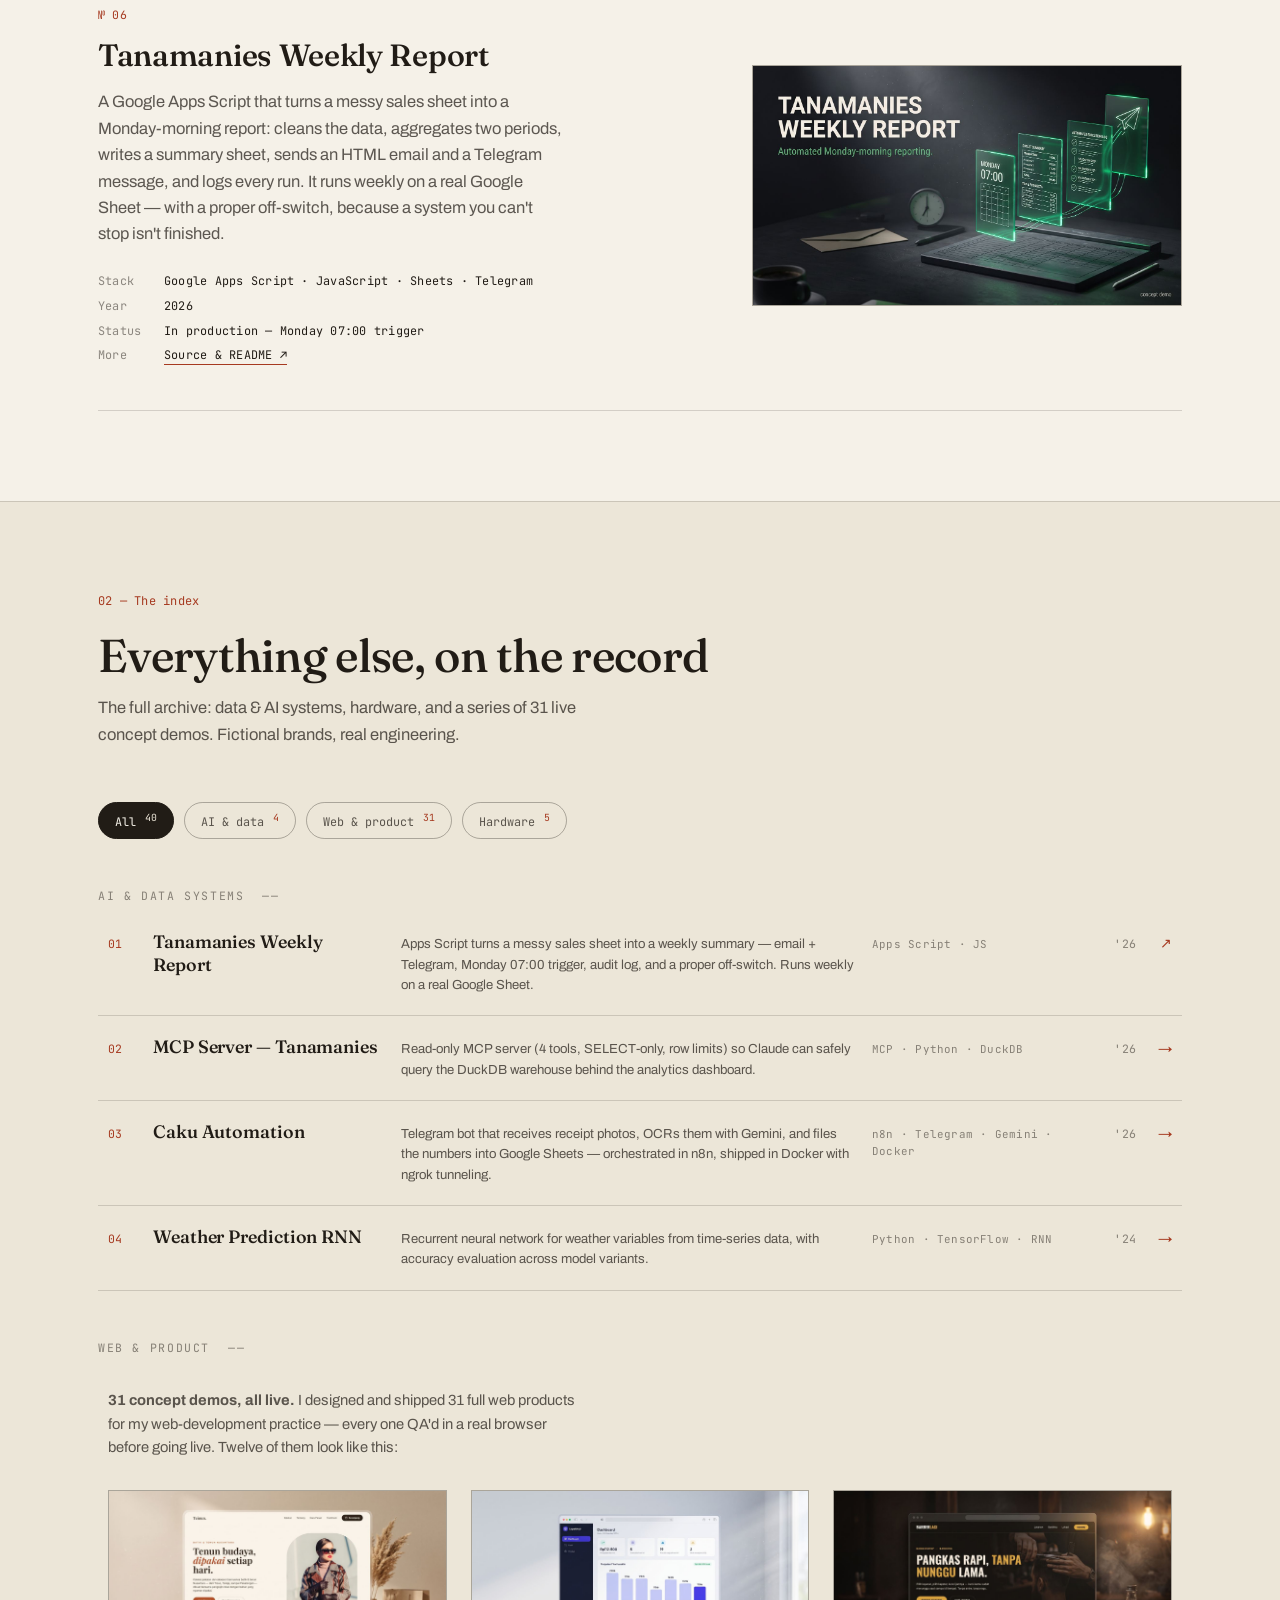
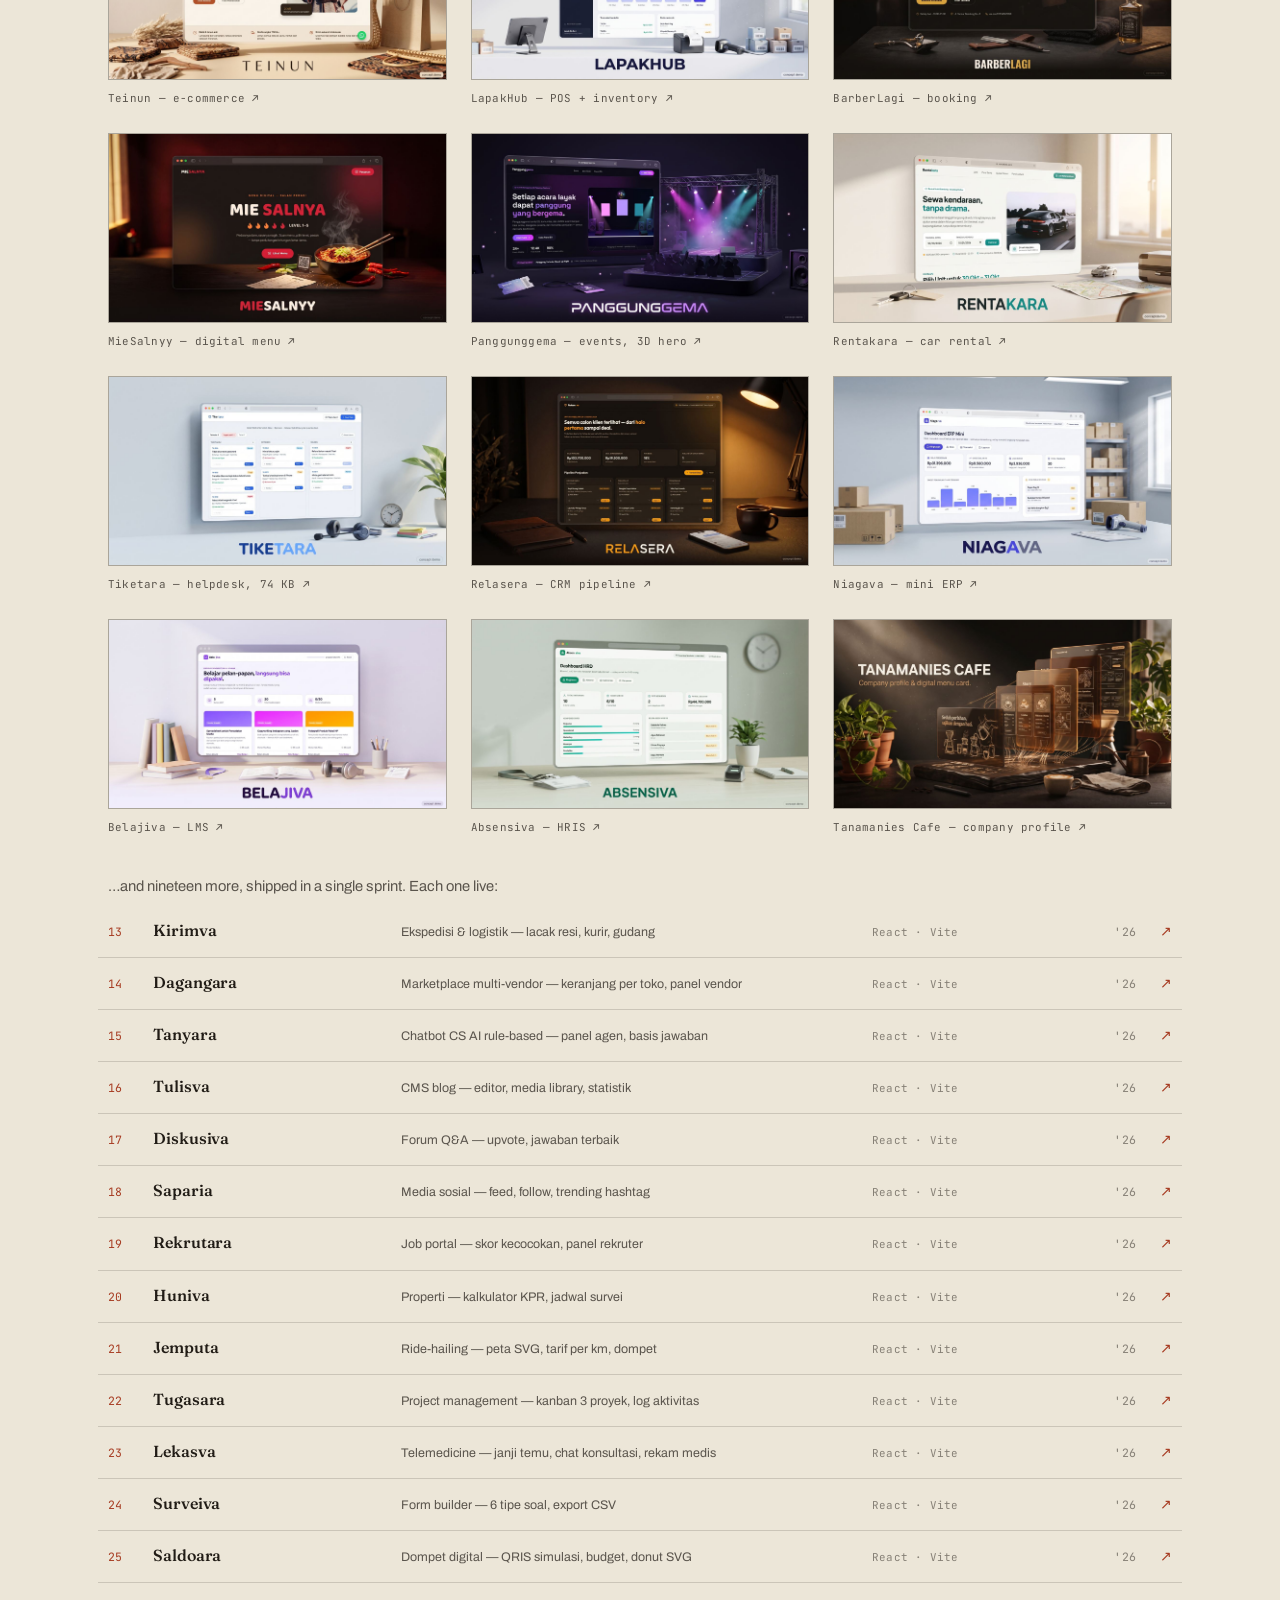
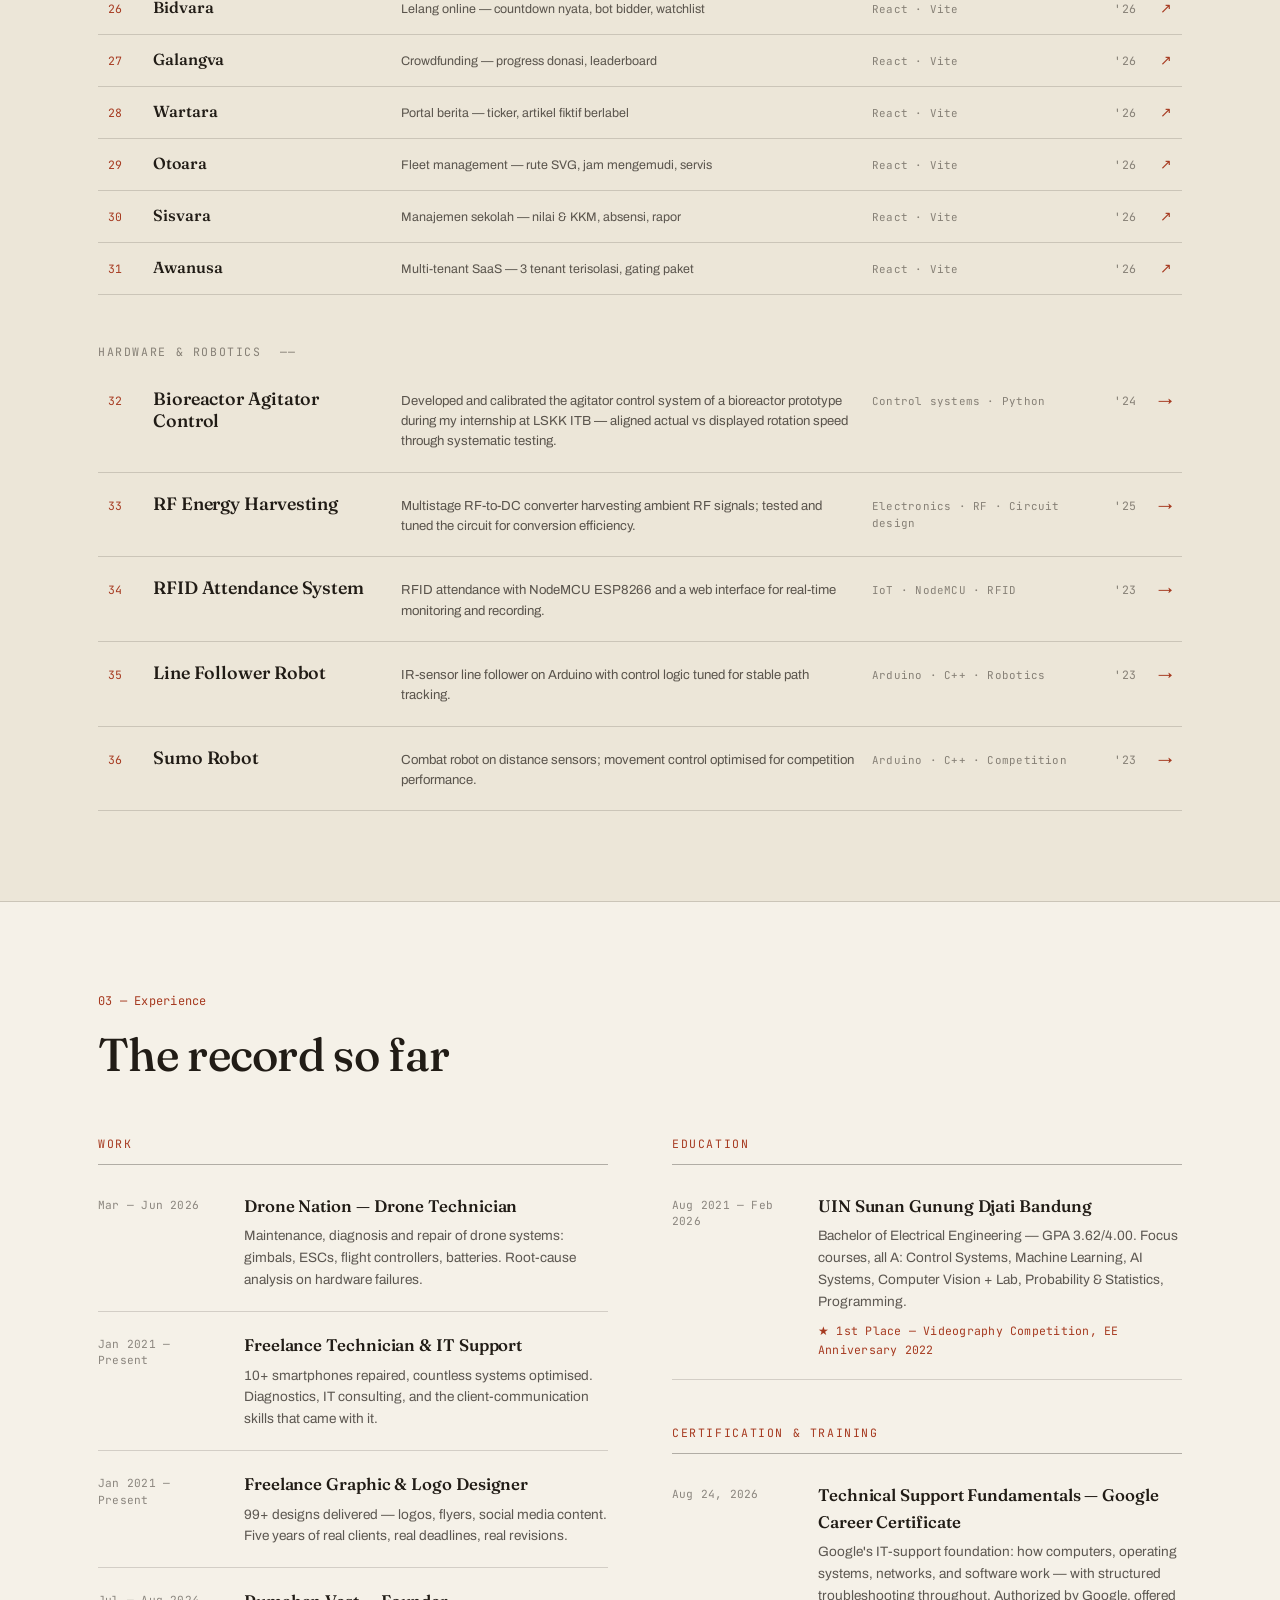
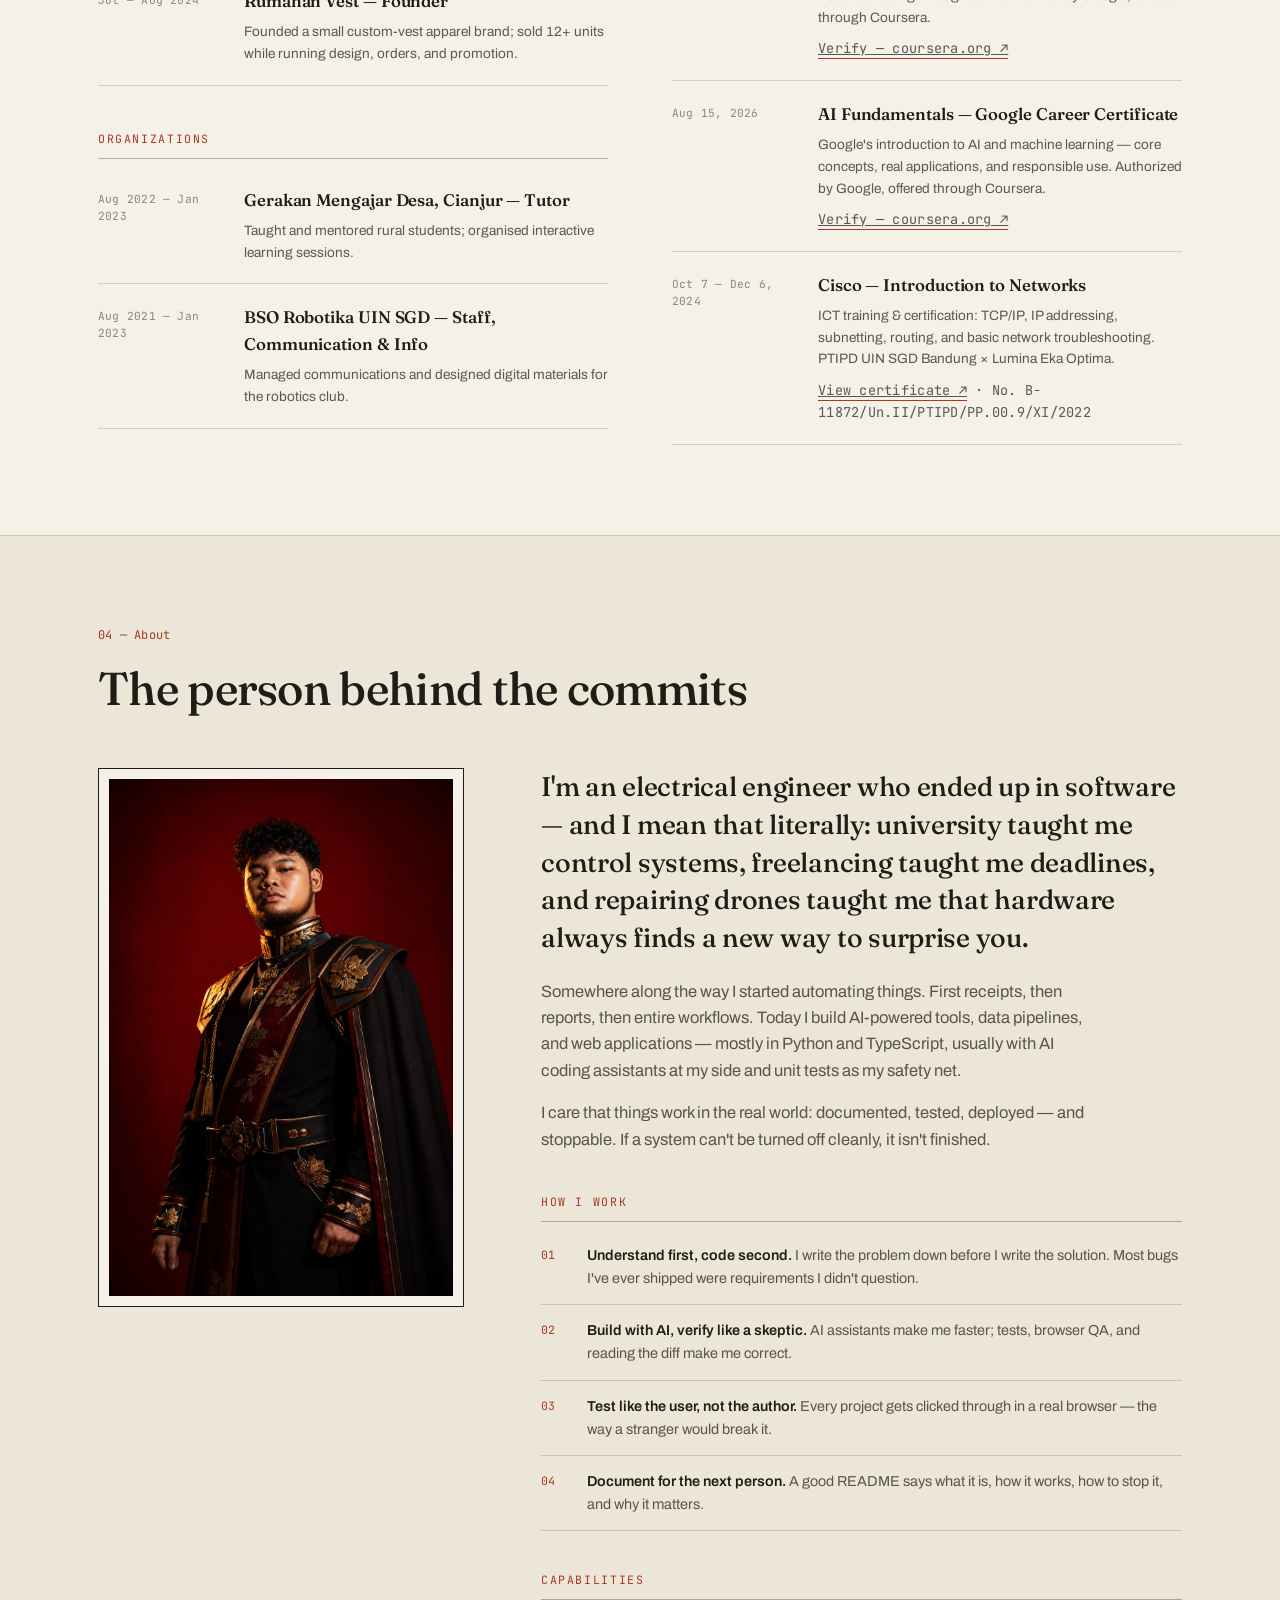
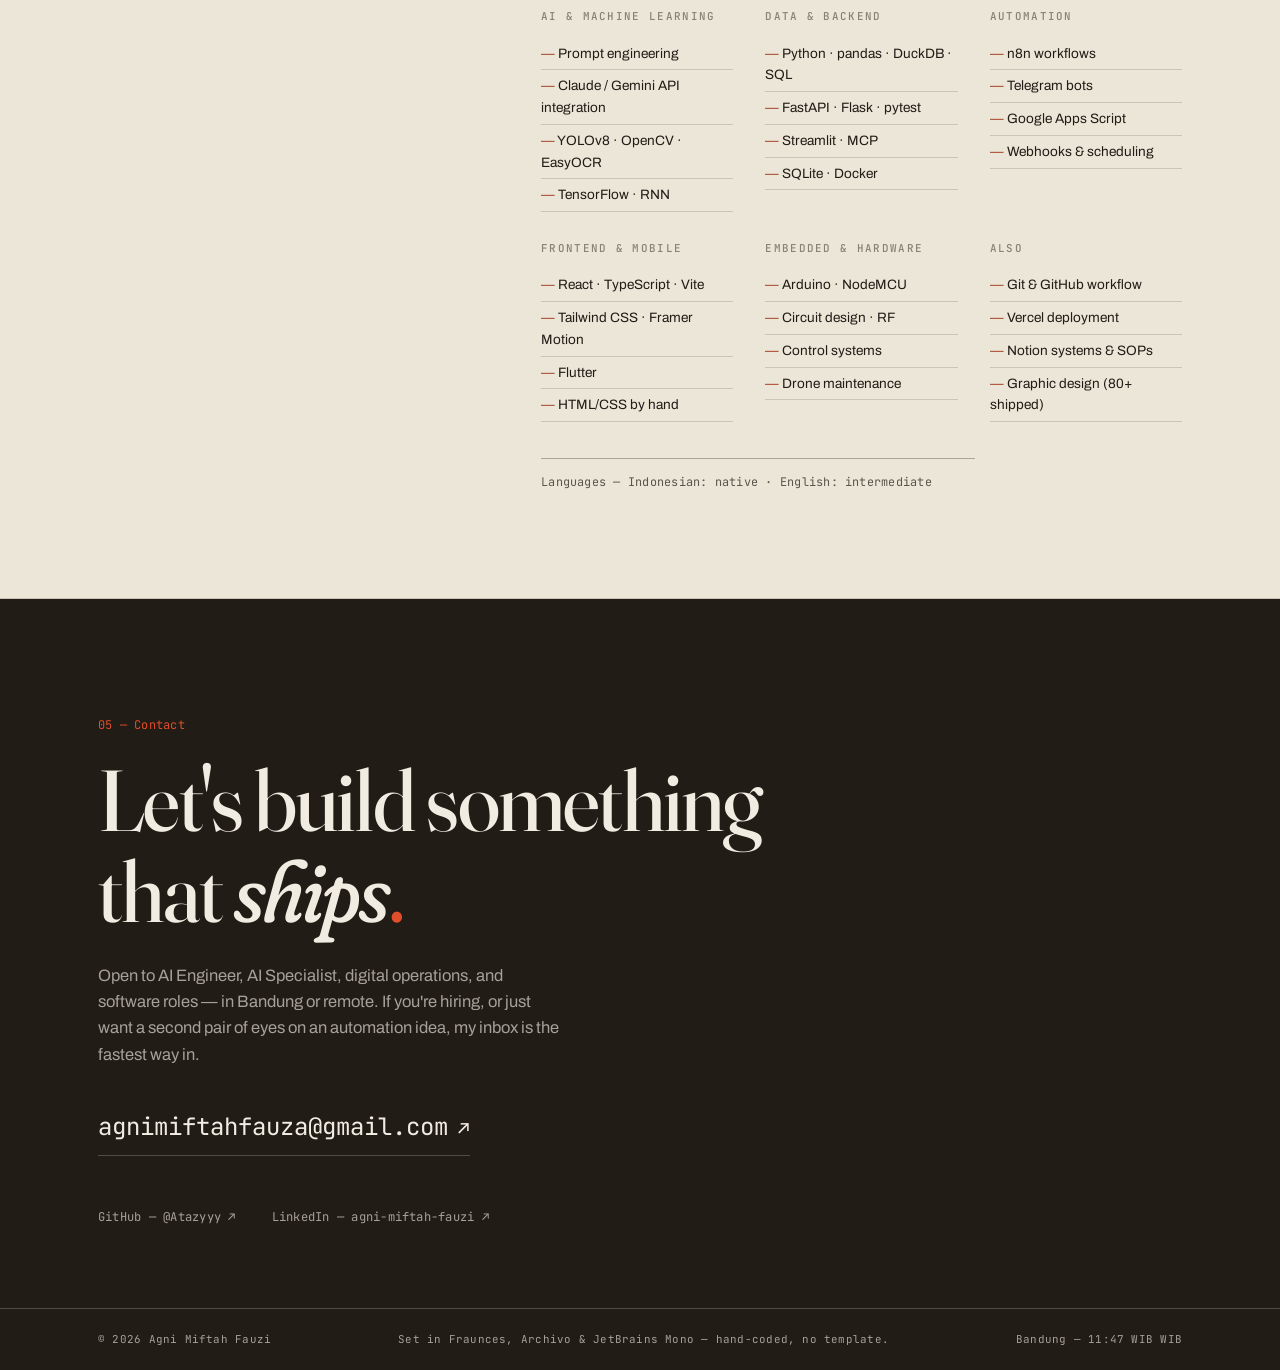
==== commit 761857c5: "Add Cisco ICT certificate image with cert number linked from experience entry" ====
--- a/index.html
+++ b/index.html
@@ -529,6 +529,7 @@
               <div class="xp-body">
                 <h4>Cisco — Introduction to Networks</h4>
                 <p>ICT training &amp; certification: TCP/IP, IP addressing, subnetting, routing, and basic network troubleshooting. PTIPD UIN SGD Bandung × Lumina Eka Optima.</p>
+                <p class="xp-verify mono"><a class="u-link" href="assets/img/certs/cisco-ict.jpg" target="_blank" rel="noopener noreferrer">View certificate ↗</a> · No. B-11872/Un.II/PTIPD/PP.00.9/XI/2022</p>
               </div>
             </div>
 
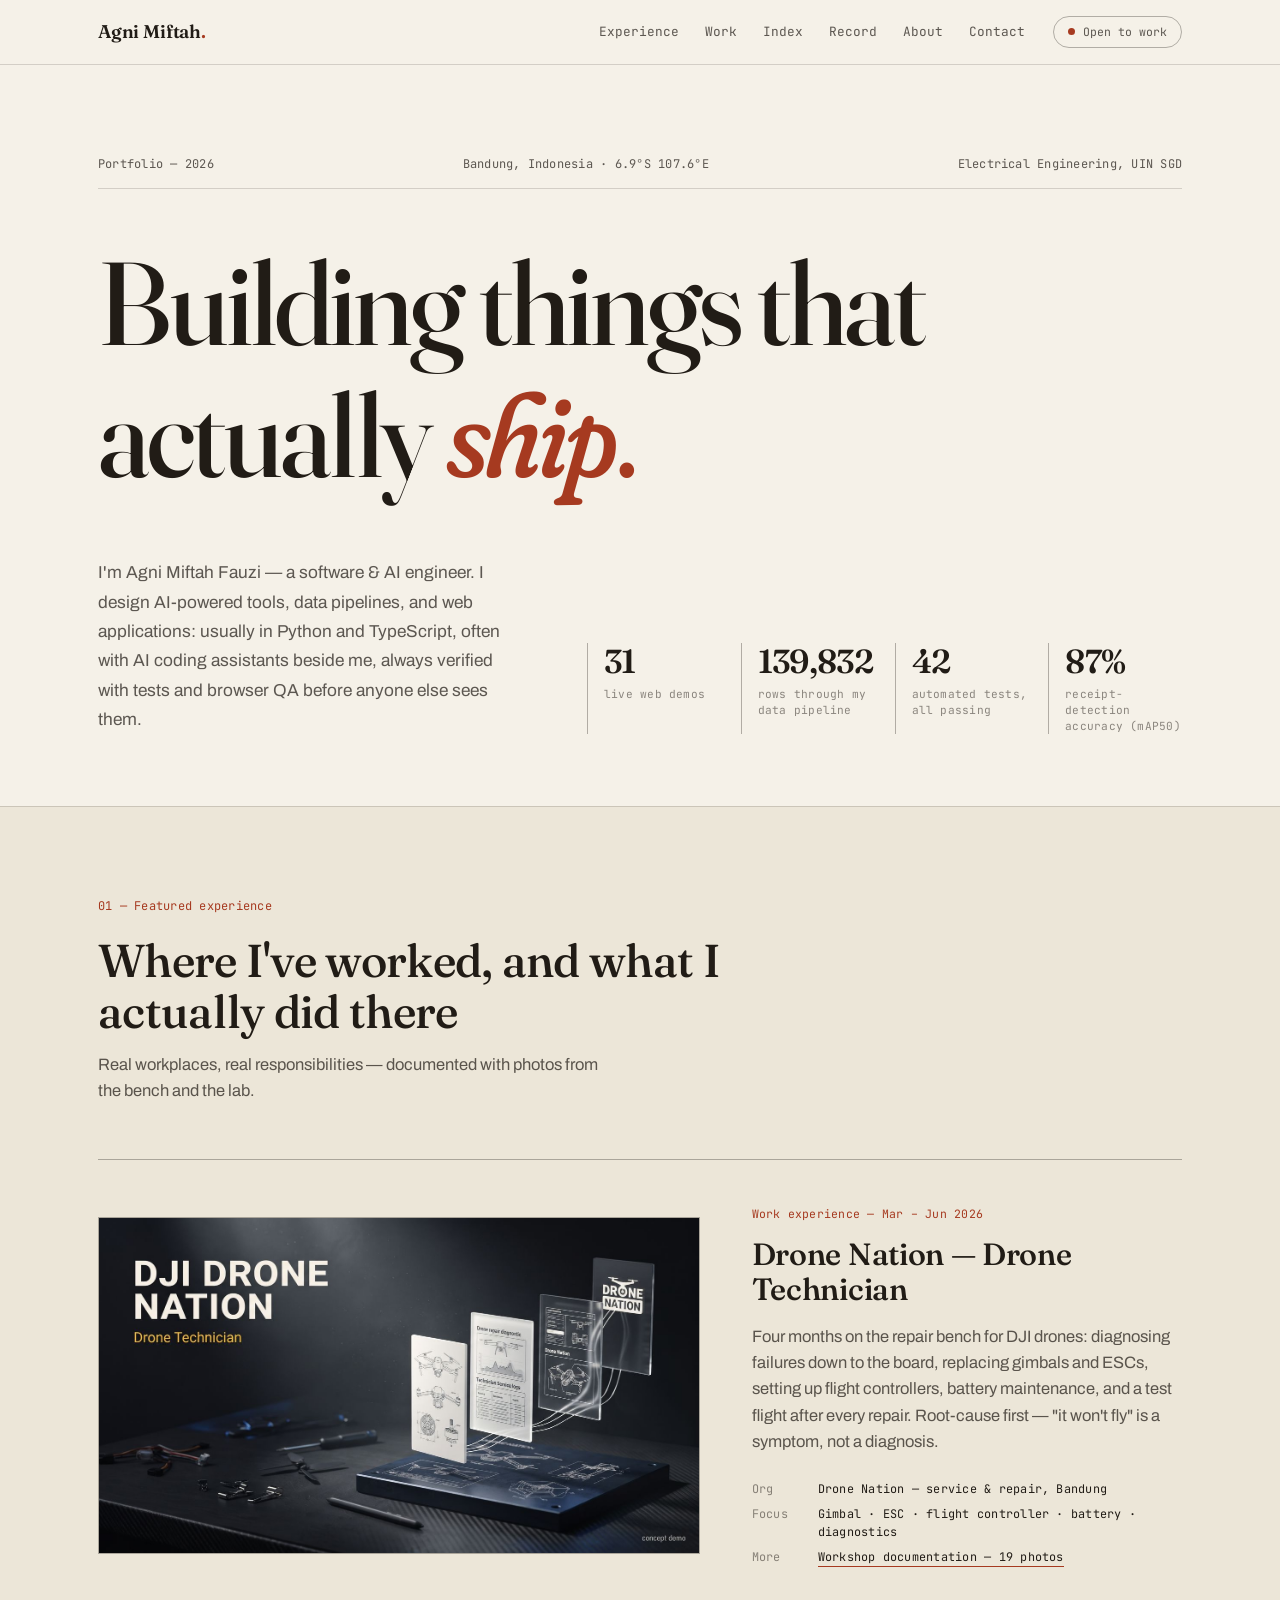
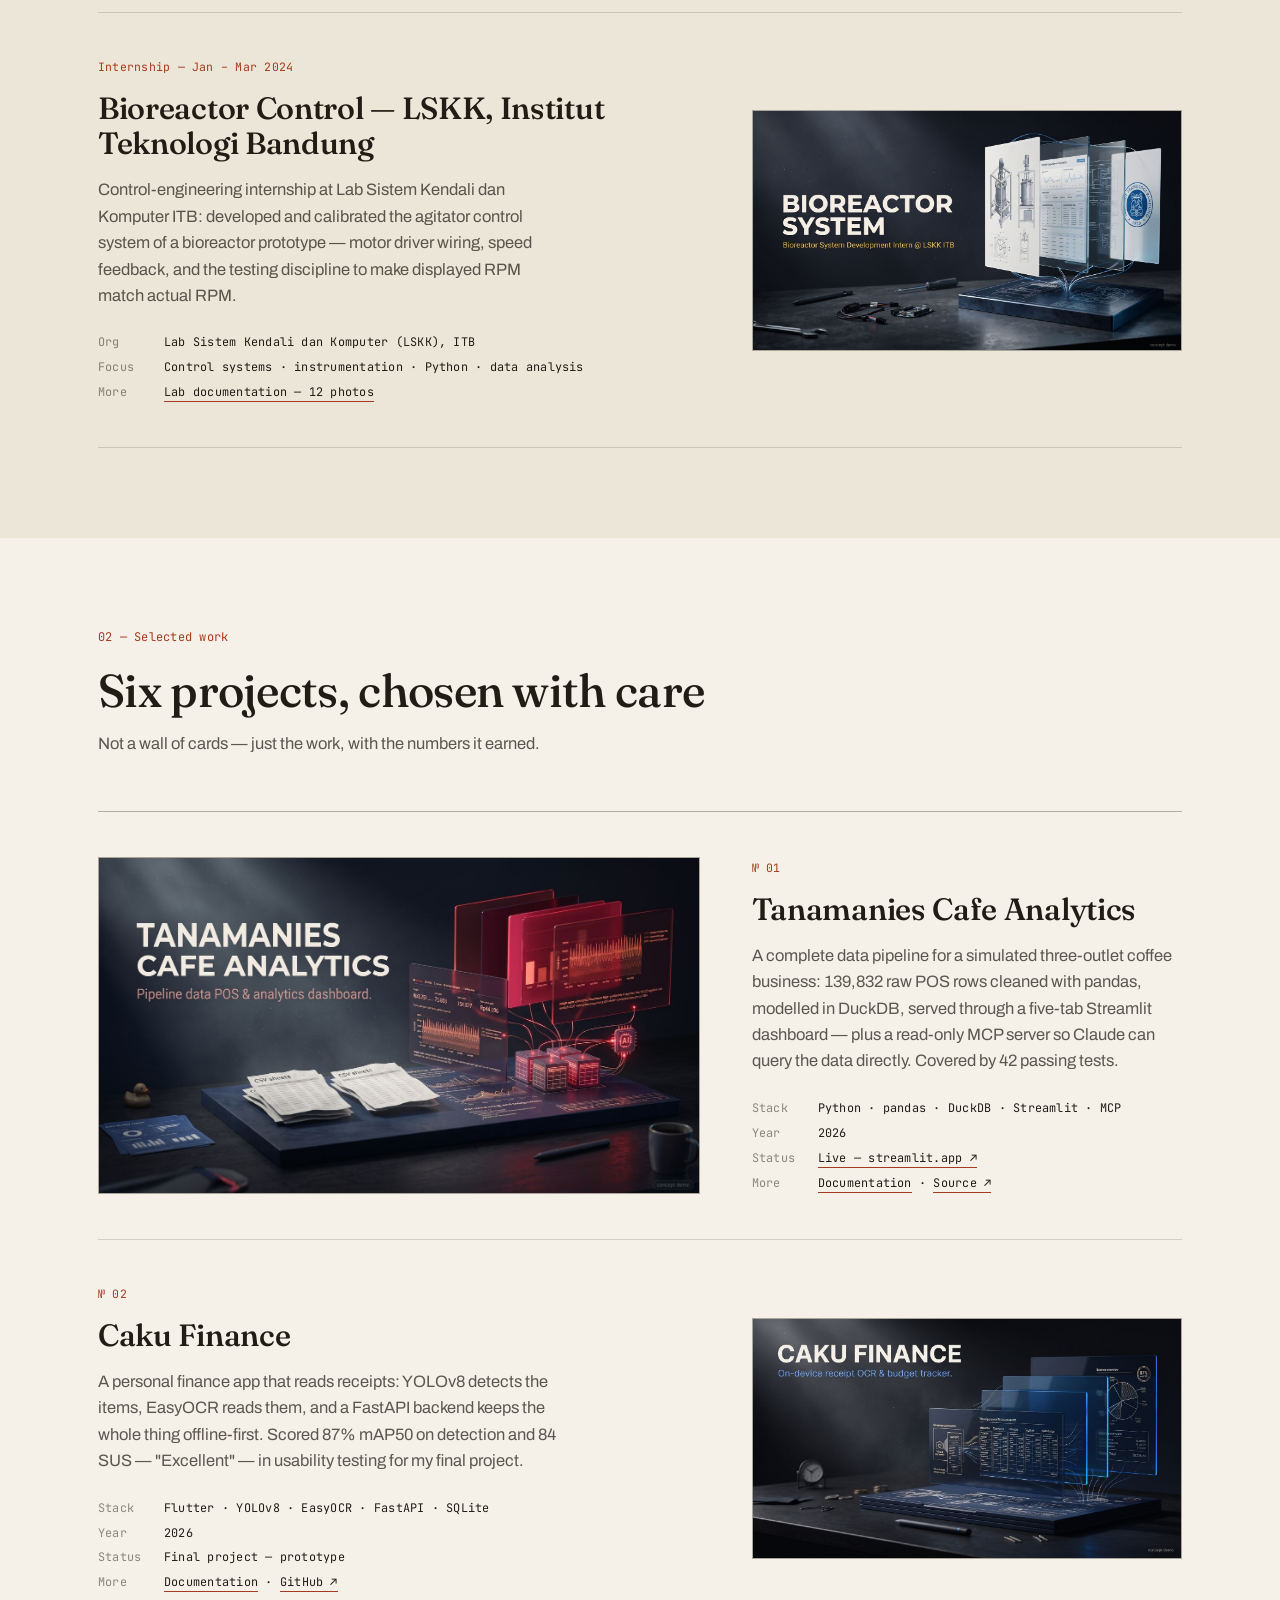
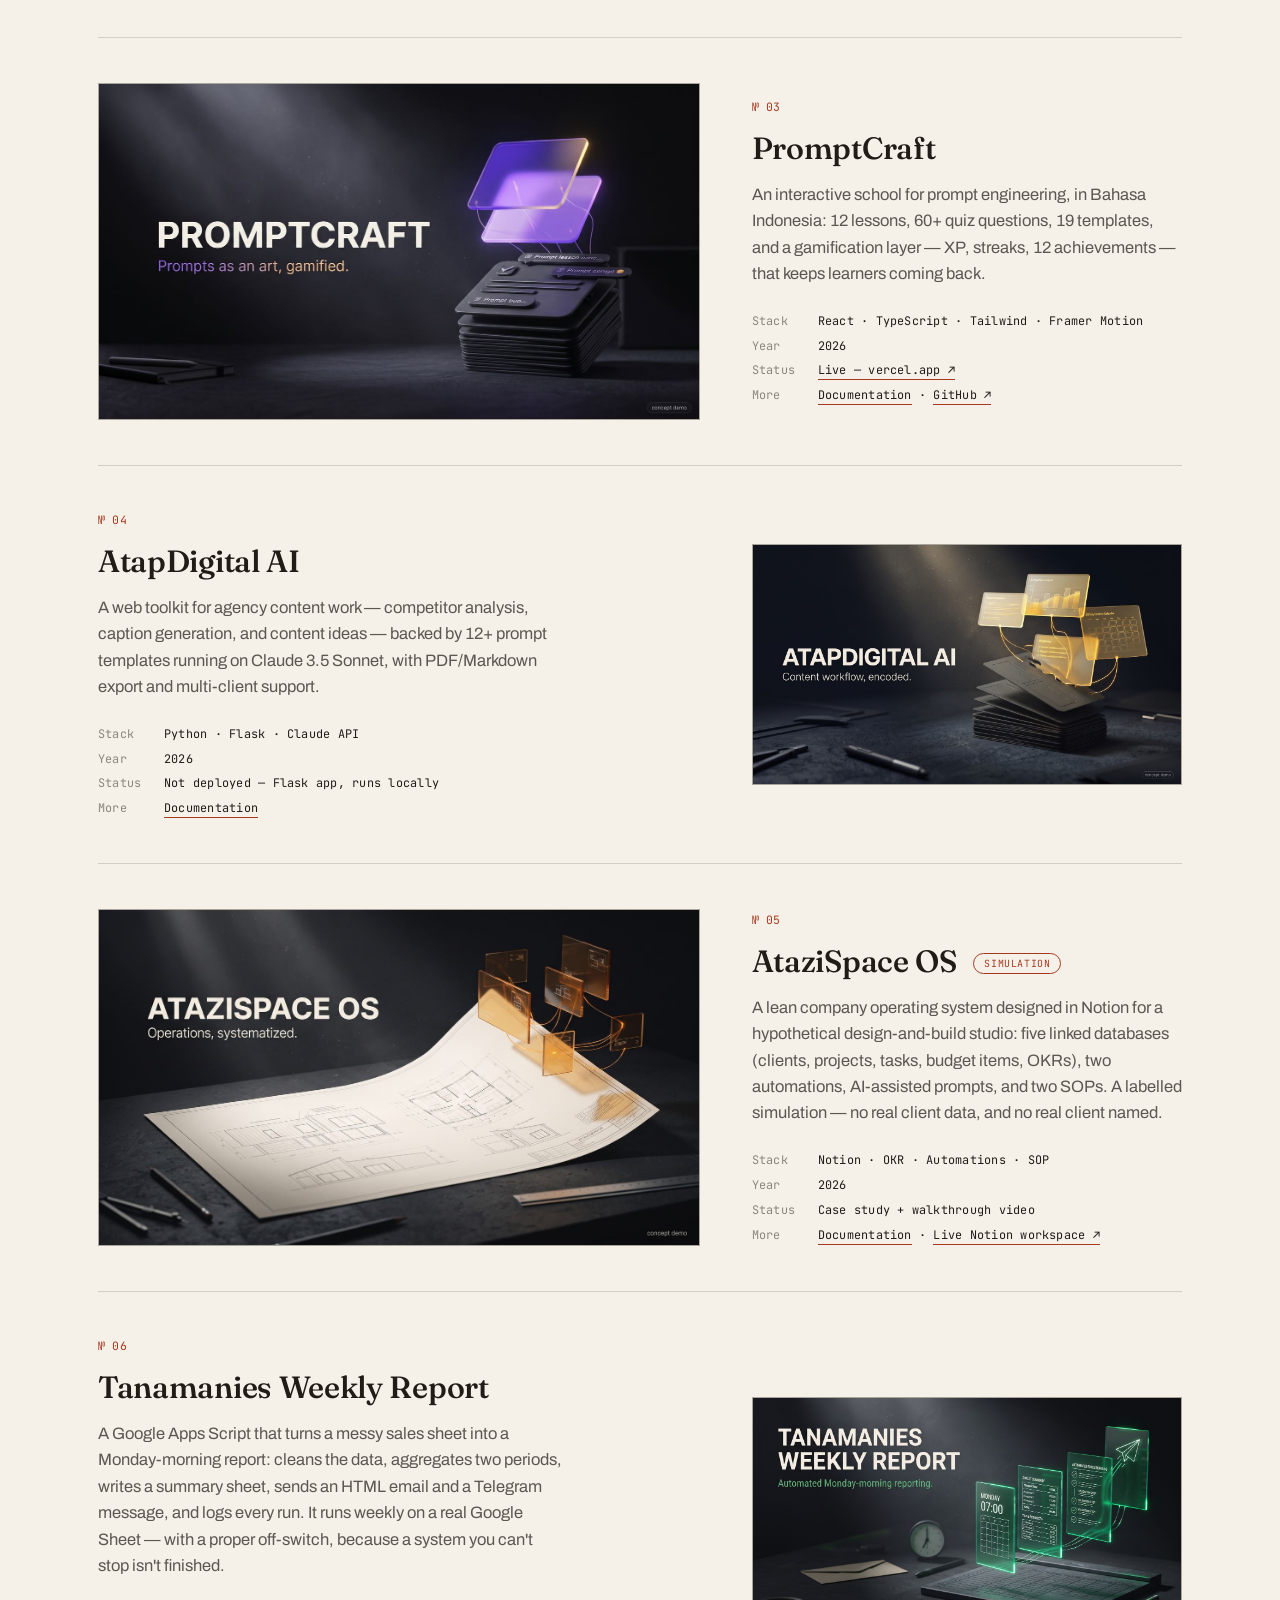
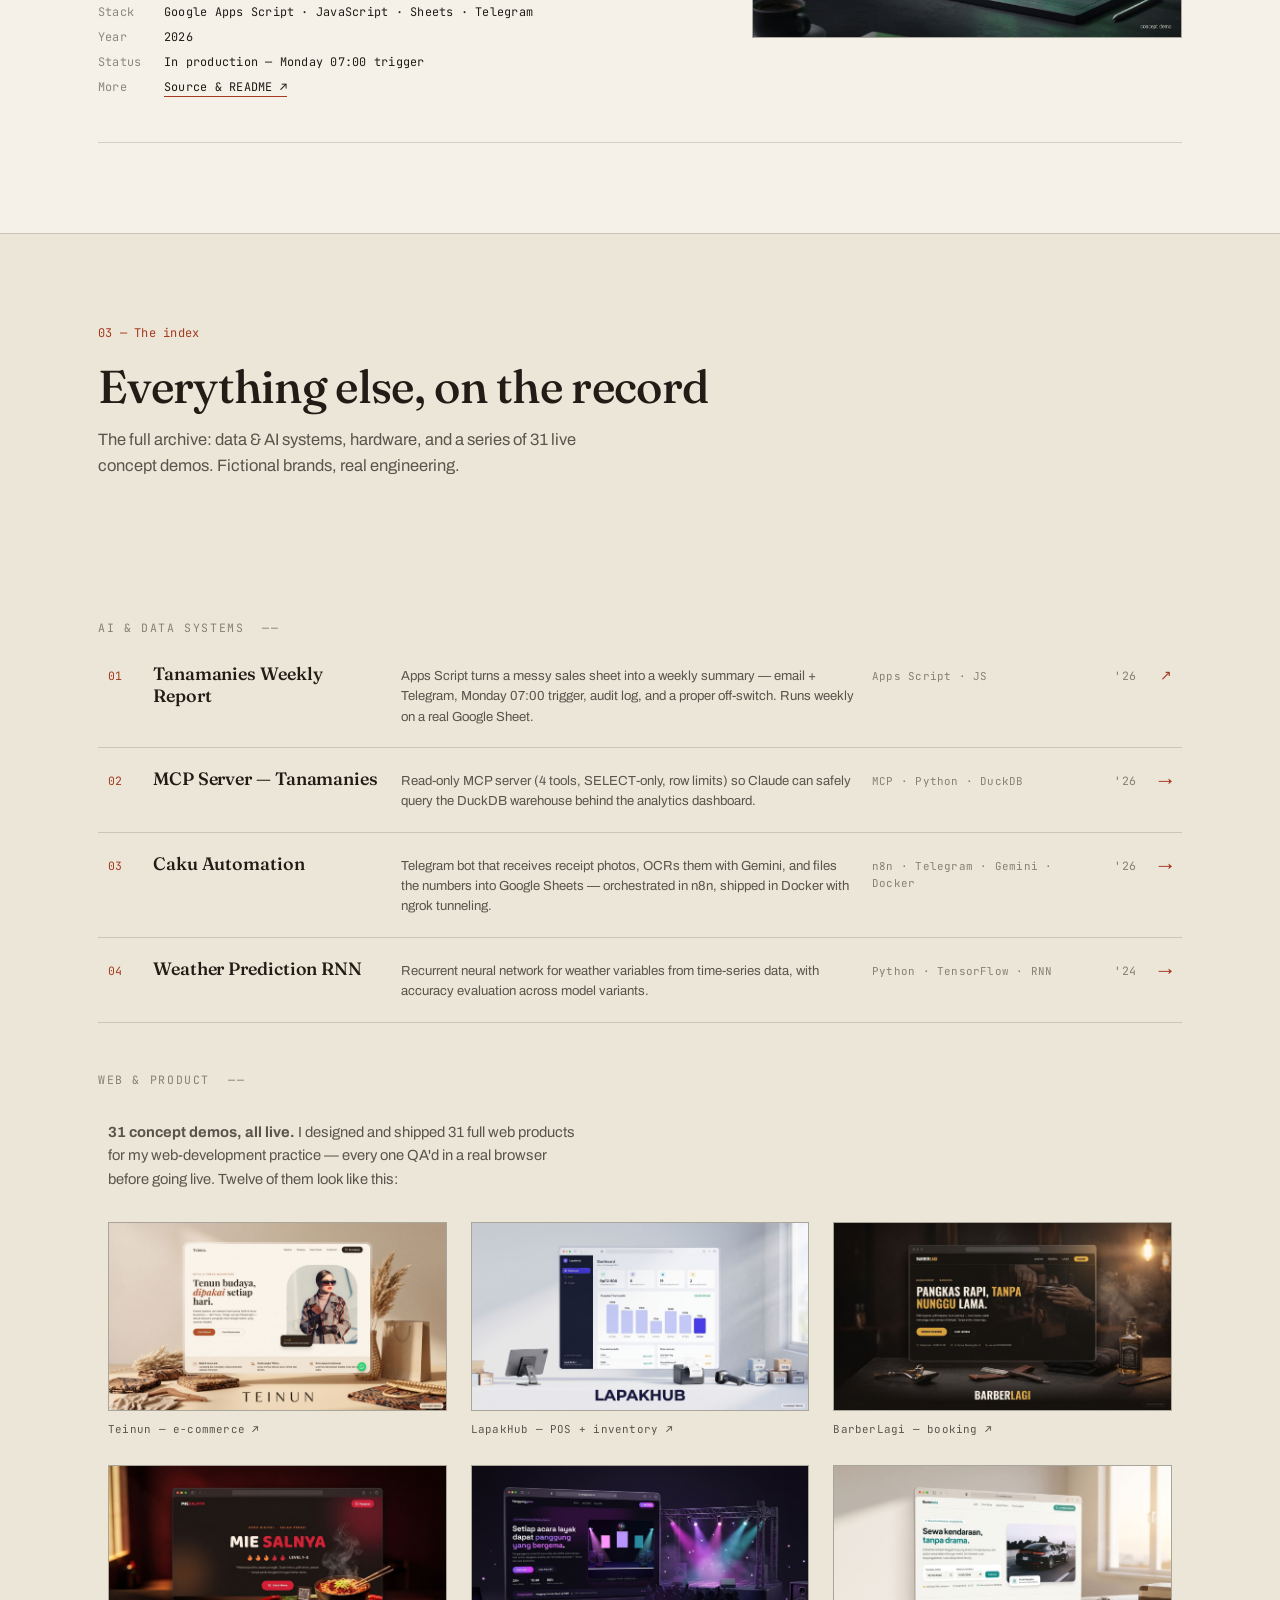
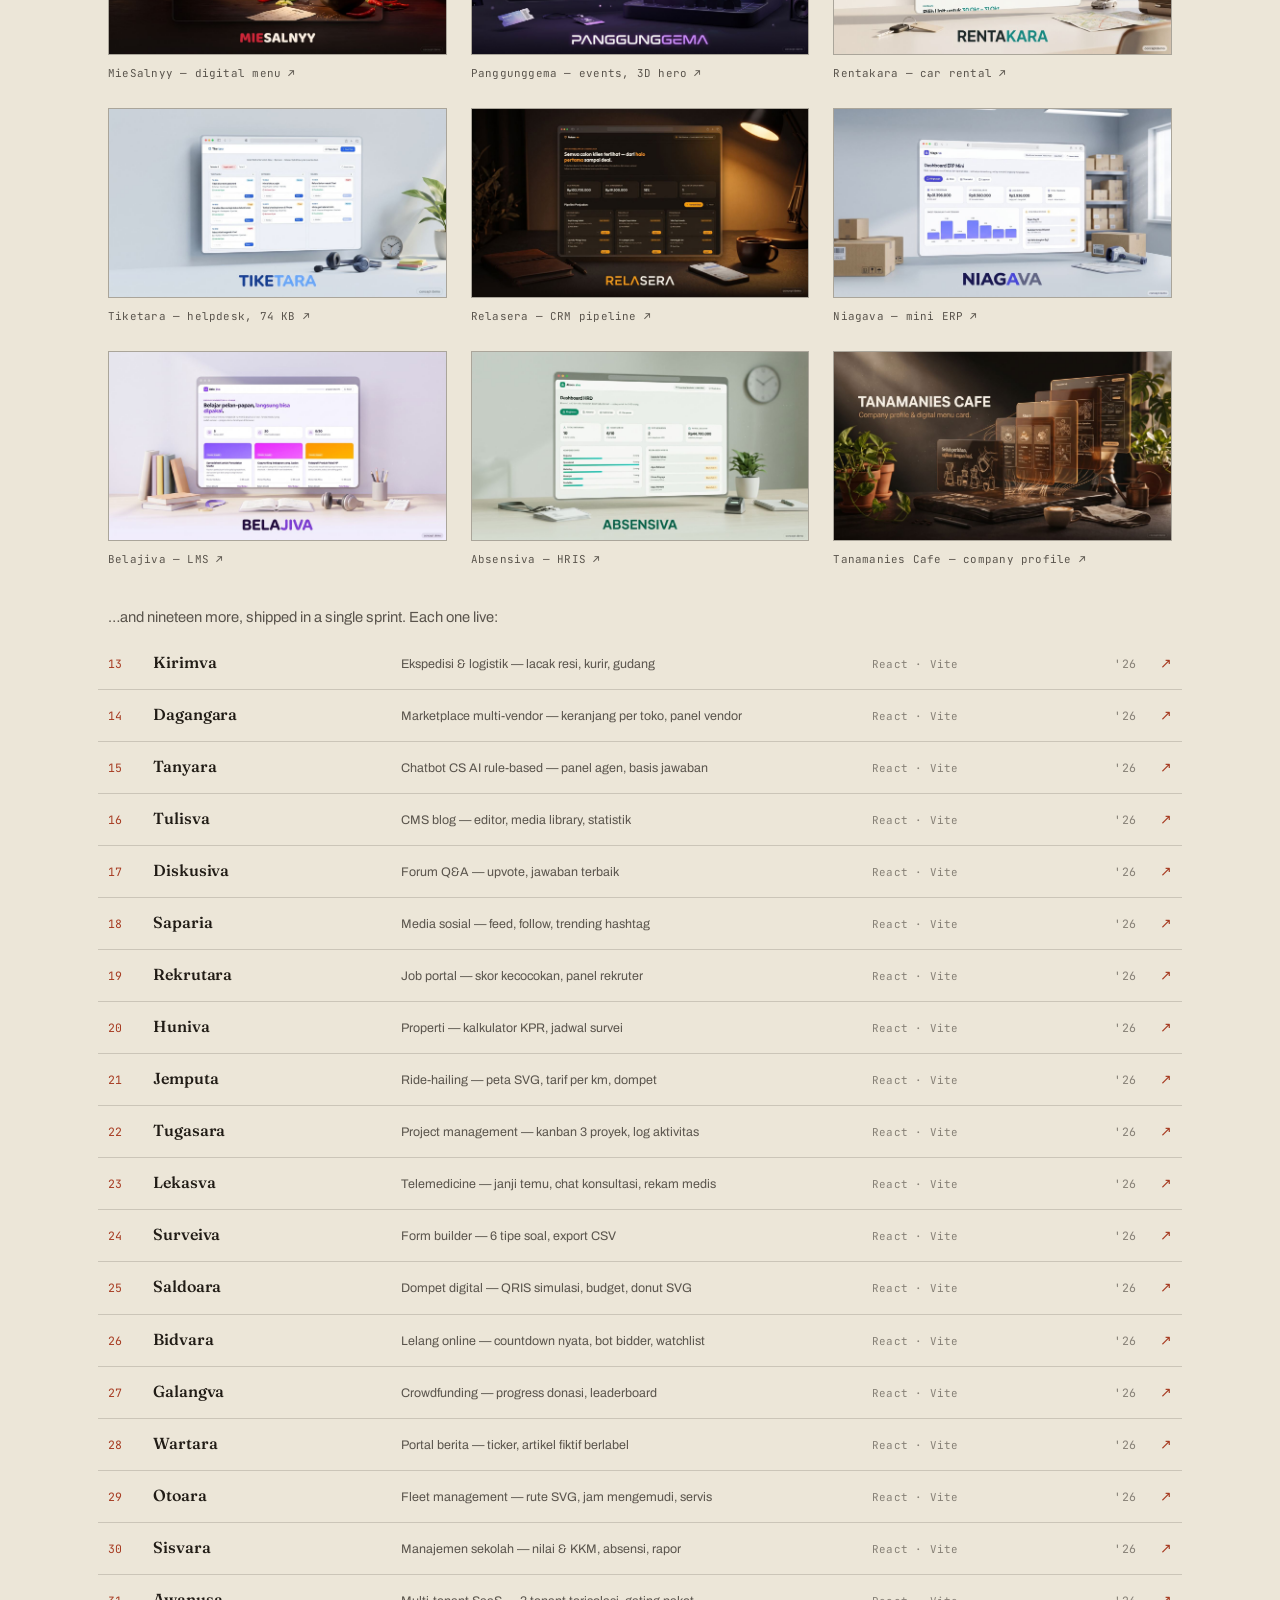
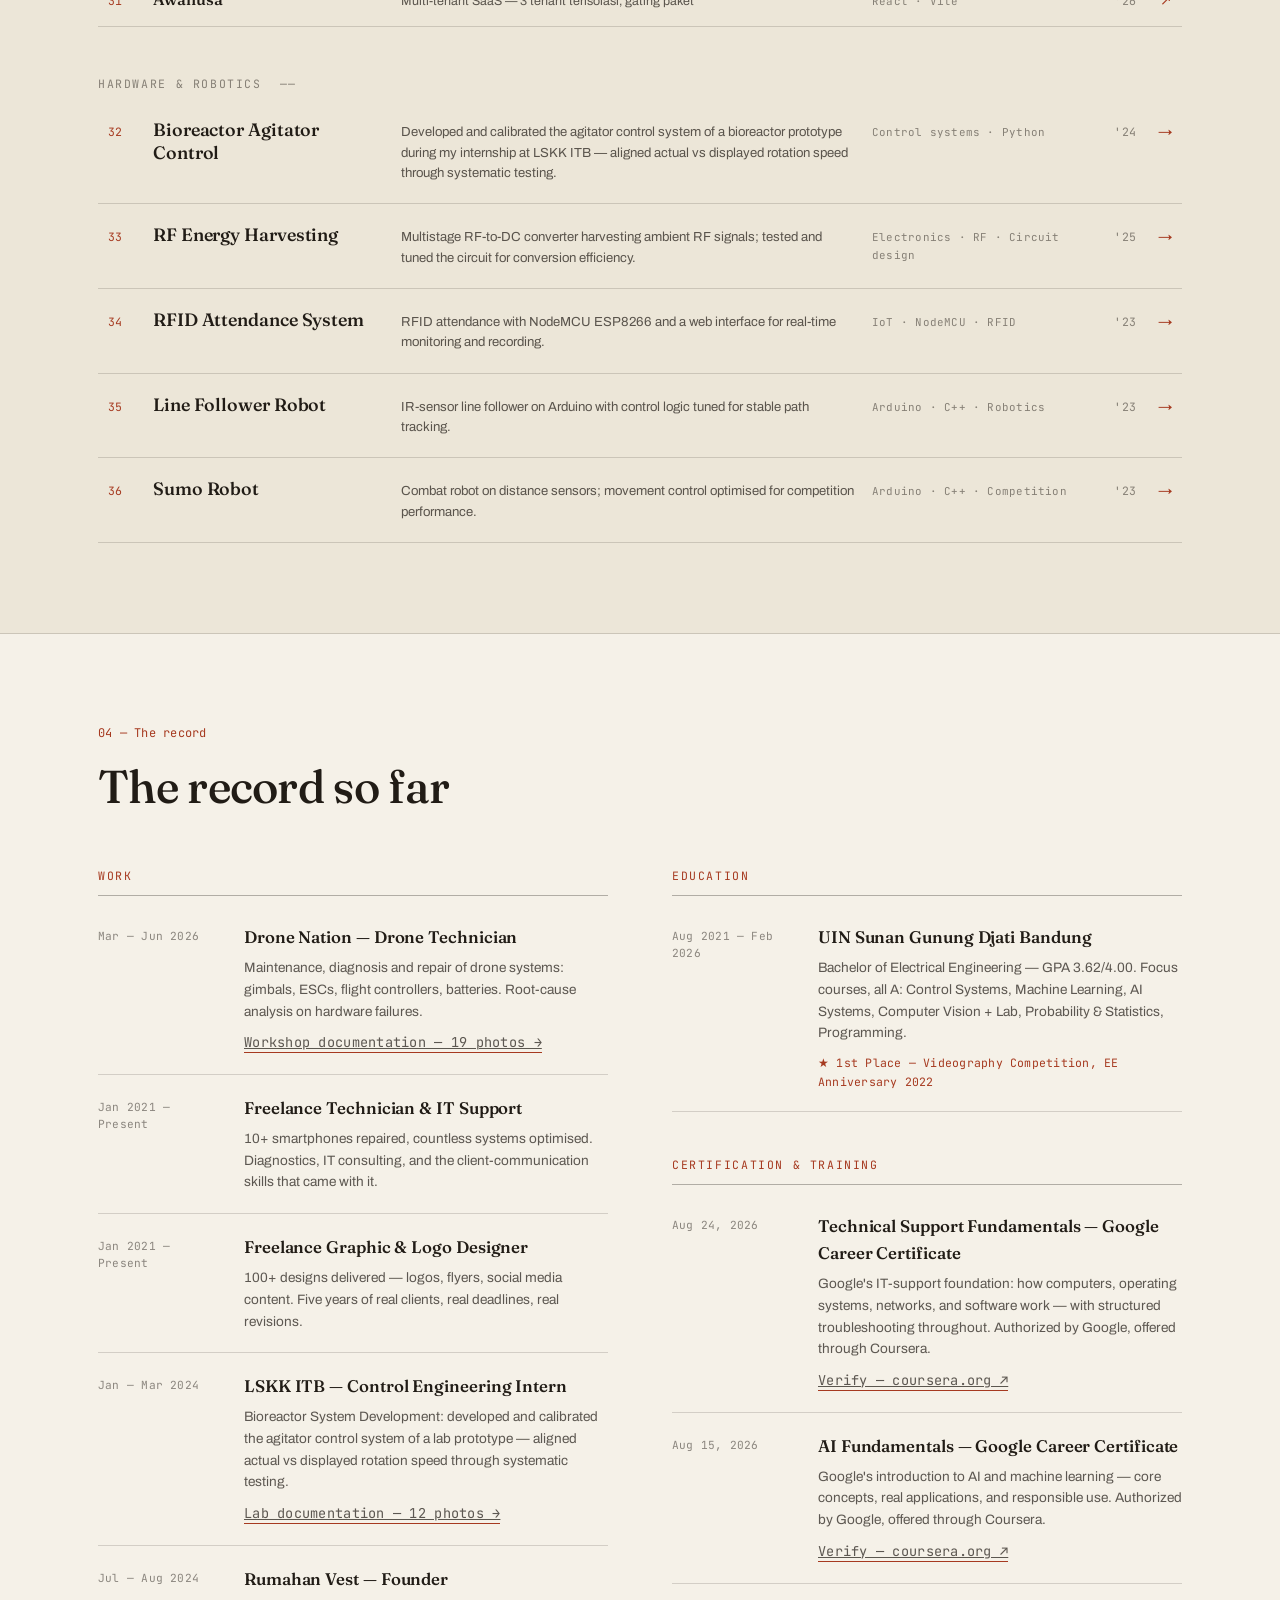
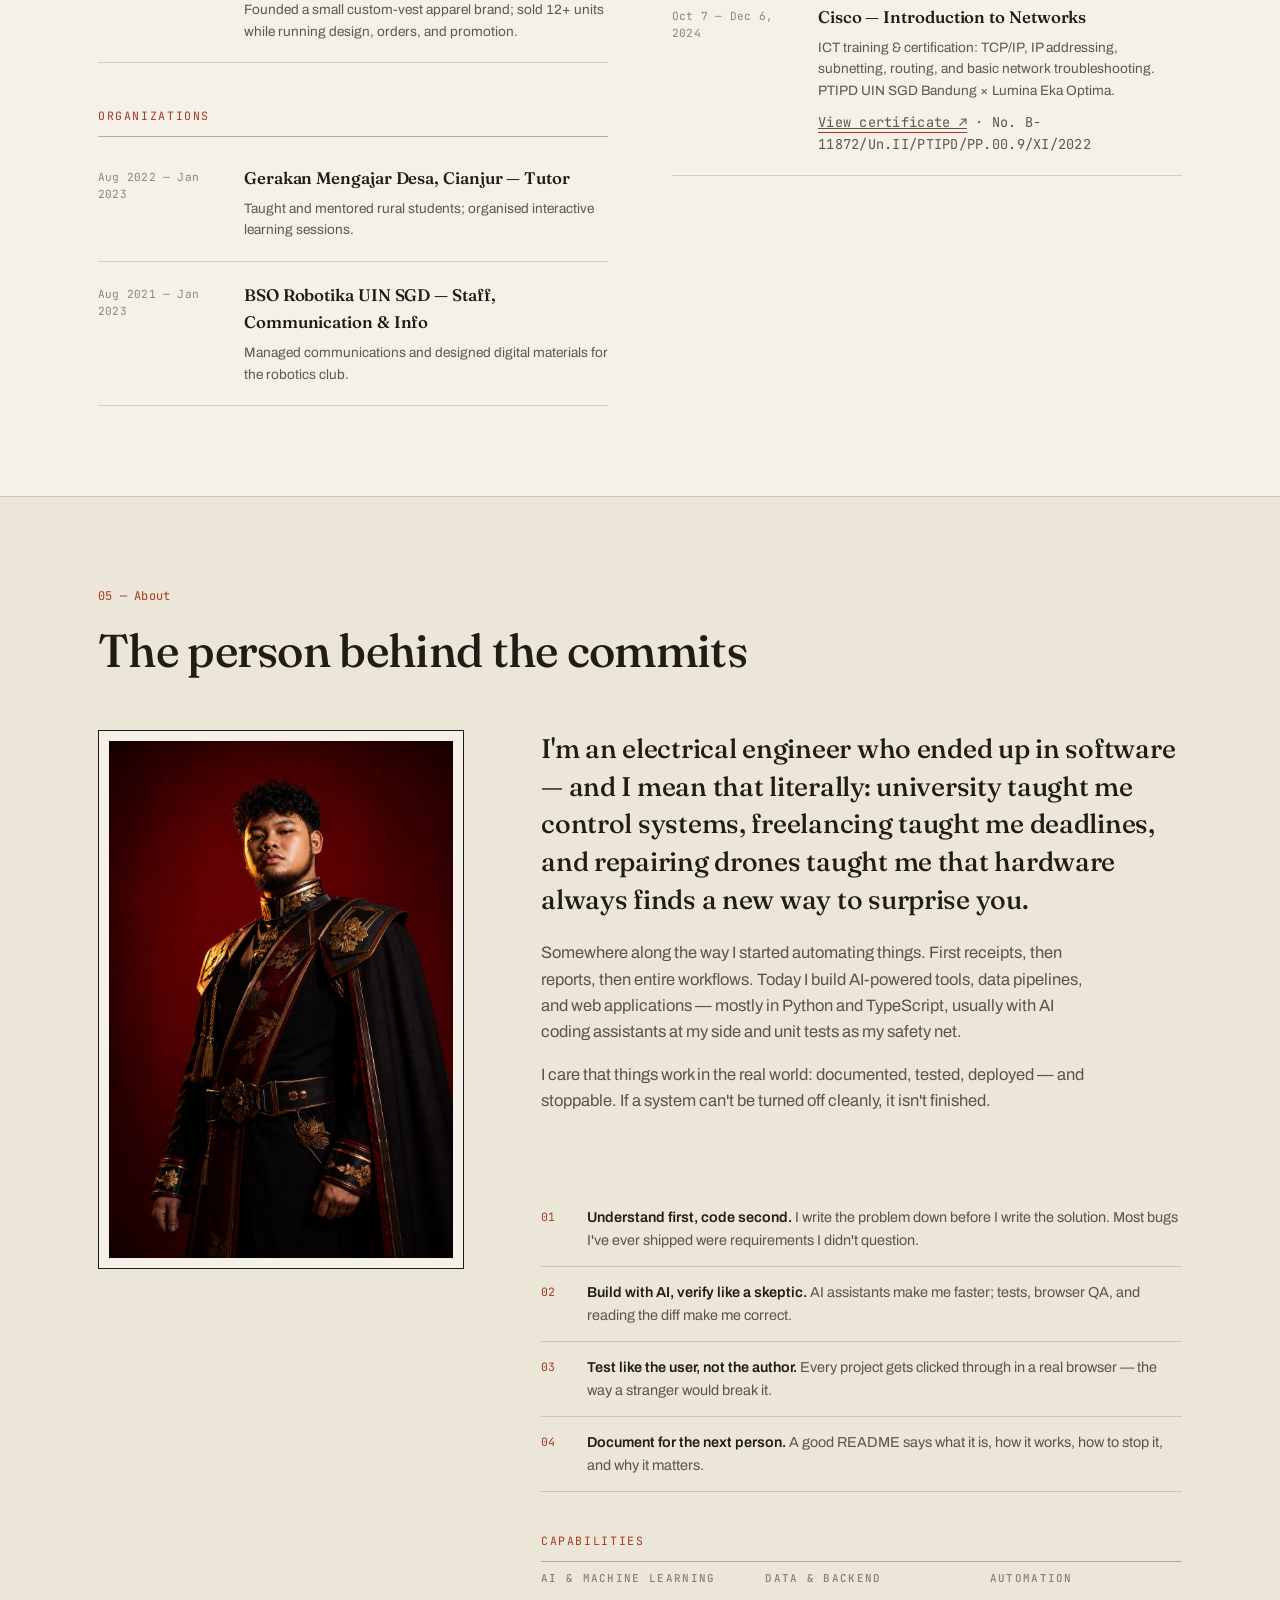
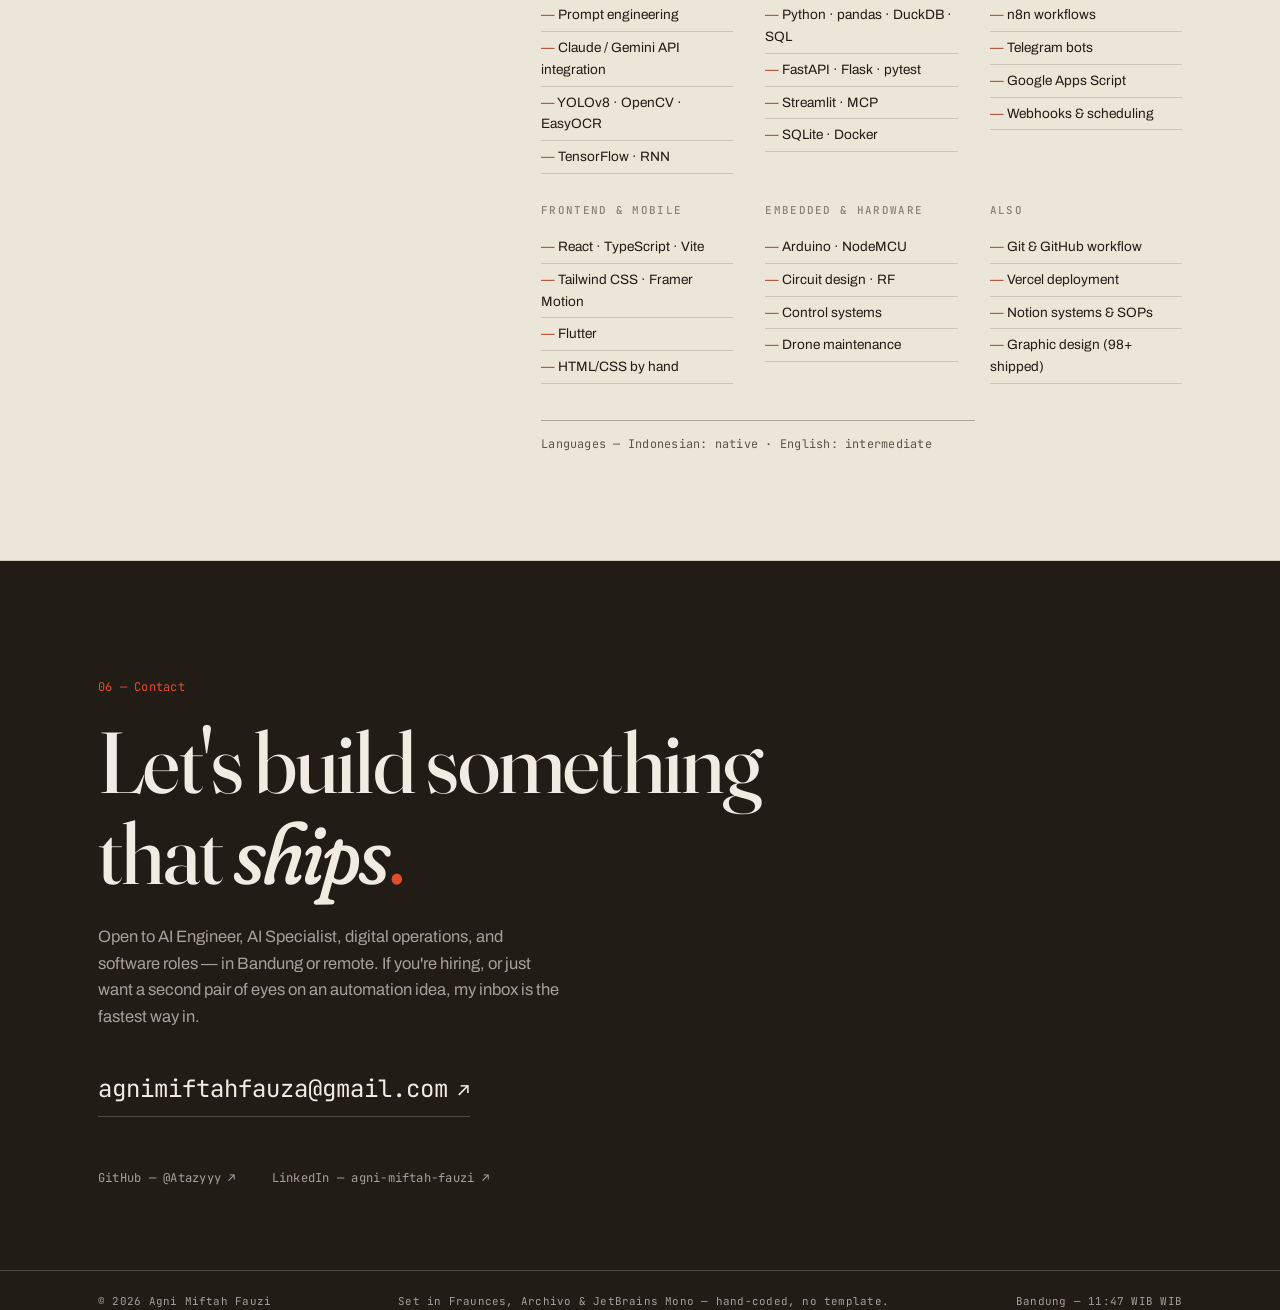
==== commit fbe3d071: "Feature work experience above projects: Drone Nation doc page (19 photos), bioreactor lab photos (12" ====
--- a/index.html
+++ b/index.html
@@ -25,16 +25,17 @@
   <link rel="stylesheet" href="assets/css/style.css">
 </head>
 <body>
-  <a class="skip-link" href="#work">Skip to content</a>
+  <a class="skip-link" href="#experience">Skip to content</a>
 
   <!-- ================= HEADER ================= -->
   <header class="site-head">
     <div class="wrap head-grid">
       <a class="wordmark" href="#top">Agni Miftah<span class="wm-dot">.</span></a>
       <nav class="nav" id="nav" aria-label="Main">
+        <a href="#experience">Experience</a>
         <a href="#work">Work</a>
         <a href="#index">Index</a>
-        <a href="#experience">Experience</a>
+        <a href="#record">Record</a>
         <a href="#about">About</a>
         <a href="#contact">Contact</a>
       </nav>
@@ -77,11 +78,68 @@
       </div>
     </section>
 
-    <!-- ================= 01 SELECTED WORK ================= -->
+    <!-- ================= 01 FEATURED EXPERIENCE ================= -->
+    <section class="section section-alt" id="experience" aria-labelledby="xp-feat-title" style="border-bottom:0">
+      <div class="wrap">
+        <header class="sec-head reveal">
+          <span class="sec-label mono">01 — Featured experience</span>
+          <h2 id="xp-feat-title" class="sec-title">Where I've worked, and what I actually did there</h2>
+          <p class="sec-sub">Real workplaces, real responsibilities — documented with photos from the bench and the lab.</p>
+        </header>
+
+        <div class="work-list">
+
+          <article class="work-row reveal">
+            <a class="work-media" href="projects/drone-nation.html">
+              <img src="assets/img/thumbs/drone-nation.jpg" alt="Drone Nation — drone repair workbench" width="1400" height="781" loading="lazy">
+            </a>
+            <div class="work-body">
+              <span class="work-no mono">Work experience — Mar – Jun 2026</span>
+              <h3 class="work-title">Drone Nation — Drone Technician</h3>
+              <p class="work-desc">
+                Four months on the repair bench for DJI drones: diagnosing failures down to the
+                board, replacing gimbals and ESCs, setting up flight controllers, battery
+                maintenance, and a test flight after every repair. Root-cause first —
+                "it won't fly" is a symptom, not a diagnosis.
+              </p>
+              <dl class="work-meta mono">
+                <div><dt>Org</dt><dd>Drone Nation — service &amp; repair, Bandung</dd></div>
+                <div><dt>Focus</dt><dd>Gimbal · ESC · flight controller · battery · diagnostics</dd></div>
+                <div><dt>More</dt><dd><a class="u-link" href="projects/drone-nation.html">Workshop documentation — 19 photos</a></dd></div>
+              </dl>
+            </div>
+          </article>
+
+          <article class="work-row row-flip reveal">
+            <a class="work-media" href="projects/bioreactor.html">
+              <img src="assets/img/work/bioreactor.jpg" alt="Bioreactor control internship — LSKK ITB" width="1400" height="781" loading="lazy">
+            </a>
+            <div class="work-body">
+              <span class="work-no mono">Internship — Jan – Mar 2024</span>
+              <h3 class="work-title">Bioreactor Control — LSKK, Institut Teknologi Bandung</h3>
+              <p class="work-desc">
+                Control-engineering internship at Lab Sistem Kendali dan Komputer ITB: developed
+                and calibrated the agitator control system of a bioreactor prototype — motor
+                driver wiring, speed feedback, and the testing discipline to make displayed RPM
+                match actual RPM.
+              </p>
+              <dl class="work-meta mono">
+                <div><dt>Org</dt><dd>Lab Sistem Kendali dan Komputer (LSKK), ITB</dd></div>
+                <div><dt>Focus</dt><dd>Control systems · instrumentation · Python · data analysis</dd></div>
+                <div><dt>More</dt><dd><a class="u-link" href="projects/bioreactor.html">Lab documentation — 12 photos</a></dd></div>
+              </dl>
+            </div>
+          </article>
+
+        </div>
+      </div>
+    </section>
+
+    <!-- ================= 02 SELECTED WORK ================= -->
     <section class="section" id="work" aria-labelledby="work-title">
       <div class="wrap">
         <header class="sec-head reveal">
-          <span class="sec-label mono">01 — Selected work</span>
+          <span class="sec-label mono">02 — Selected work</span>
           <h2 id="work-title" class="sec-title">Six projects, chosen with care</h2>
           <p class="sec-sub">Not a wall of cards — just the work, with the numbers it earned.</p>
         </header>
@@ -233,7 +291,7 @@
     <section class="section section-alt" id="index" aria-labelledby="index-title">
       <div class="wrap">
         <header class="sec-head reveal">
-          <span class="sec-label mono">02 — The index</span>
+          <span class="sec-label mono">03 — The index</span>
           <h2 id="index-title" class="sec-title">Everything else, on the record</h2>
           <p class="sec-sub">The full archive: data &amp; AI systems, hardware, and a series of 31 live concept demos. Fictional brands, real engineering.</p>
         </header>
@@ -428,11 +486,11 @@
       </div>
     </section>
 
-    <!-- ================= 03 EXPERIENCE ================= -->
-    <section class="section" id="experience" aria-labelledby="exp-title">
+    <!-- ================= 04 THE RECORD ================= -->
+    <section class="section" id="record" aria-labelledby="exp-title">
       <div class="wrap">
         <header class="sec-head reveal">
-          <span class="sec-label mono">03 — Experience</span>
+          <span class="sec-label mono">04 — The record</span>
           <h2 id="exp-title" class="sec-title">The record so far</h2>
         </header>
 
@@ -445,6 +503,7 @@
               <div class="xp-body">
                 <h4>Drone Nation — Drone Technician</h4>
                 <p>Maintenance, diagnosis and repair of drone systems: gimbals, ESCs, flight controllers, batteries. Root-cause analysis on hardware failures.</p>
+                <p class="xp-verify mono"><a class="u-link" href="projects/drone-nation.html">Workshop documentation — 19 photos →</a></p>
               </div>
             </div>
 
@@ -461,6 +520,15 @@
               <div class="xp-body">
                 <h4>Freelance Graphic &amp; Logo Designer</h4>
                 <p>100+ designs delivered — logos, flyers, social media content. Five years of real clients, real deadlines, real revisions.</p>
+              </div>
+            </div>
+
+            <div class="xp-row reveal">
+              <span class="xp-date mono">Jan — Mar 2024</span>
+              <div class="xp-body">
+                <h4>LSKK ITB — Control Engineering Intern</h4>
+                <p>Bioreactor System Development: developed and calibrated the agitator control system of a lab prototype — aligned actual vs displayed rotation speed through systematic testing.</p>
+                <p class="xp-verify mono"><a class="u-link" href="projects/bioreactor.html">Lab documentation — 12 photos →</a></p>
               </div>
             </div>
 
@@ -542,7 +610,7 @@
     <section class="section section-alt" id="about" aria-labelledby="about-title">
       <div class="wrap">
         <header class="sec-head reveal">
-          <span class="sec-label mono">04 — About</span>
+          <span class="sec-label mono">05 — About</span>
           <h2 id="about-title" class="sec-title">The person behind the commits</h2>
         </header>
 
@@ -613,7 +681,7 @@
     <!-- ================= 05 CONTACT ================= -->
     <section class="contact" id="contact" aria-labelledby="contact-title">
       <div class="wrap">
-        <span class="sec-label mono reveal">05 — Contact</span>
+        <span class="sec-label mono reveal">06 — Contact</span>
         <h2 id="contact-title" class="contact-title reveal">
           Let's build something<br>that <em>ships</em><span class="paper-dot">.</span>
         </h2>
--- a/assets/css/style.css
+++ b/assets/css/style.css
@@ -862,6 +862,8 @@
 .shot figcaption { font-size: .68rem; color: var(--ink-45); margin-top: 8px; line-height: 1.5; }
 .shot-grid.portrait { grid-template-columns: repeat(3, 1fr); }
 .shot-grid.portrait .shot img { aspect-ratio: 9 / 19; object-fit: cover; object-position: top; }
+.shot-grid.workshop { grid-template-columns: repeat(3, 1fr); }
+.shot-grid.workshop .shot img { aspect-ratio: 3 / 4; object-fit: cover; }
 
 .learn-list { list-style: none; }
 .learn-list li {
@@ -912,9 +914,9 @@
   .doc-grid { grid-template-columns: 1fr; }
   .doc-side { position: static; }
   .doc-meta { grid-template-columns: 1fr; }
-  .shot-grid.tri { grid-template-columns: repeat(2, 1fr); }
+  .shot-grid.tri, .shot-grid.workshop { grid-template-columns: repeat(2, 1fr); }
 }
 @media (max-width: 640px) {
   .feat-row { grid-template-columns: 1fr; gap: 4px; }
-  .shot-grid, .shot-grid.portrait, .shot-grid.tri { grid-template-columns: 1fr; }
-}
+  .shot-grid, .shot-grid.portrait, .shot-grid.tri, .shot-grid.workshop { grid-template-columns: 1fr; }
+}
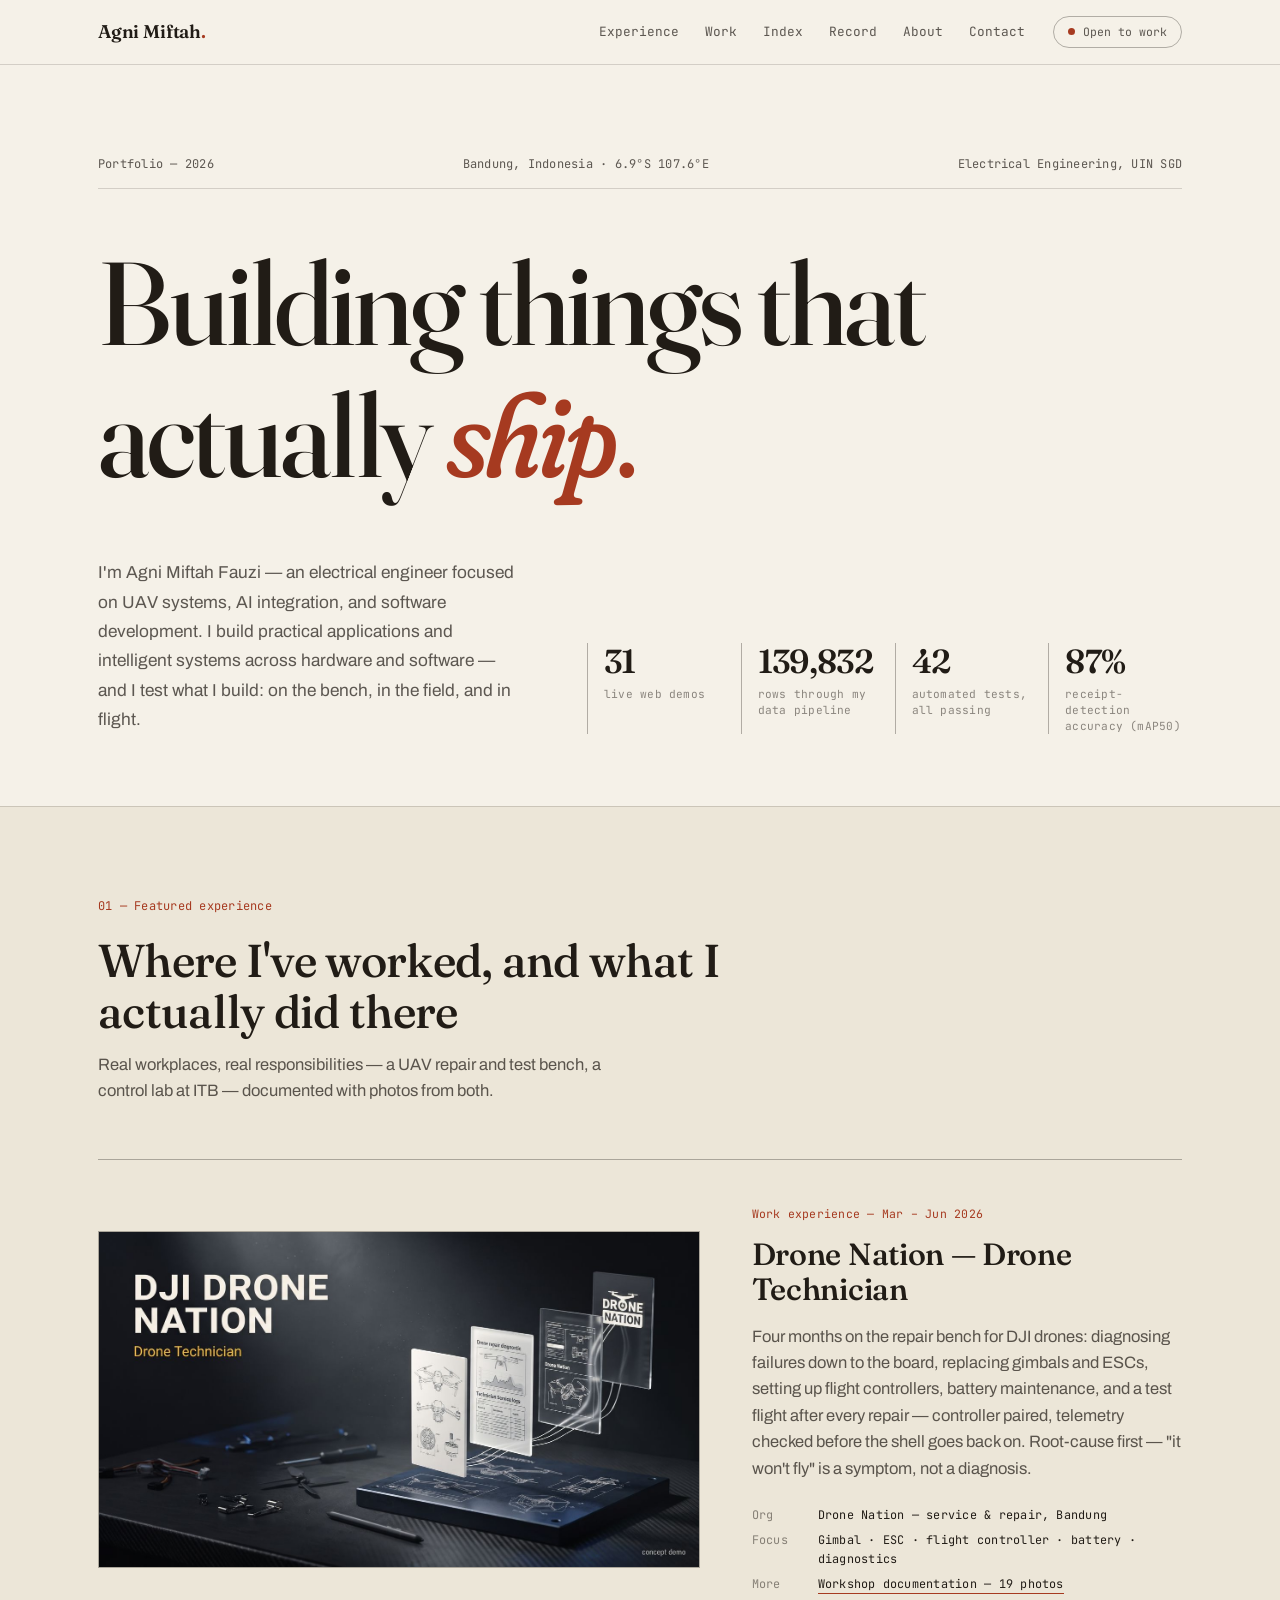
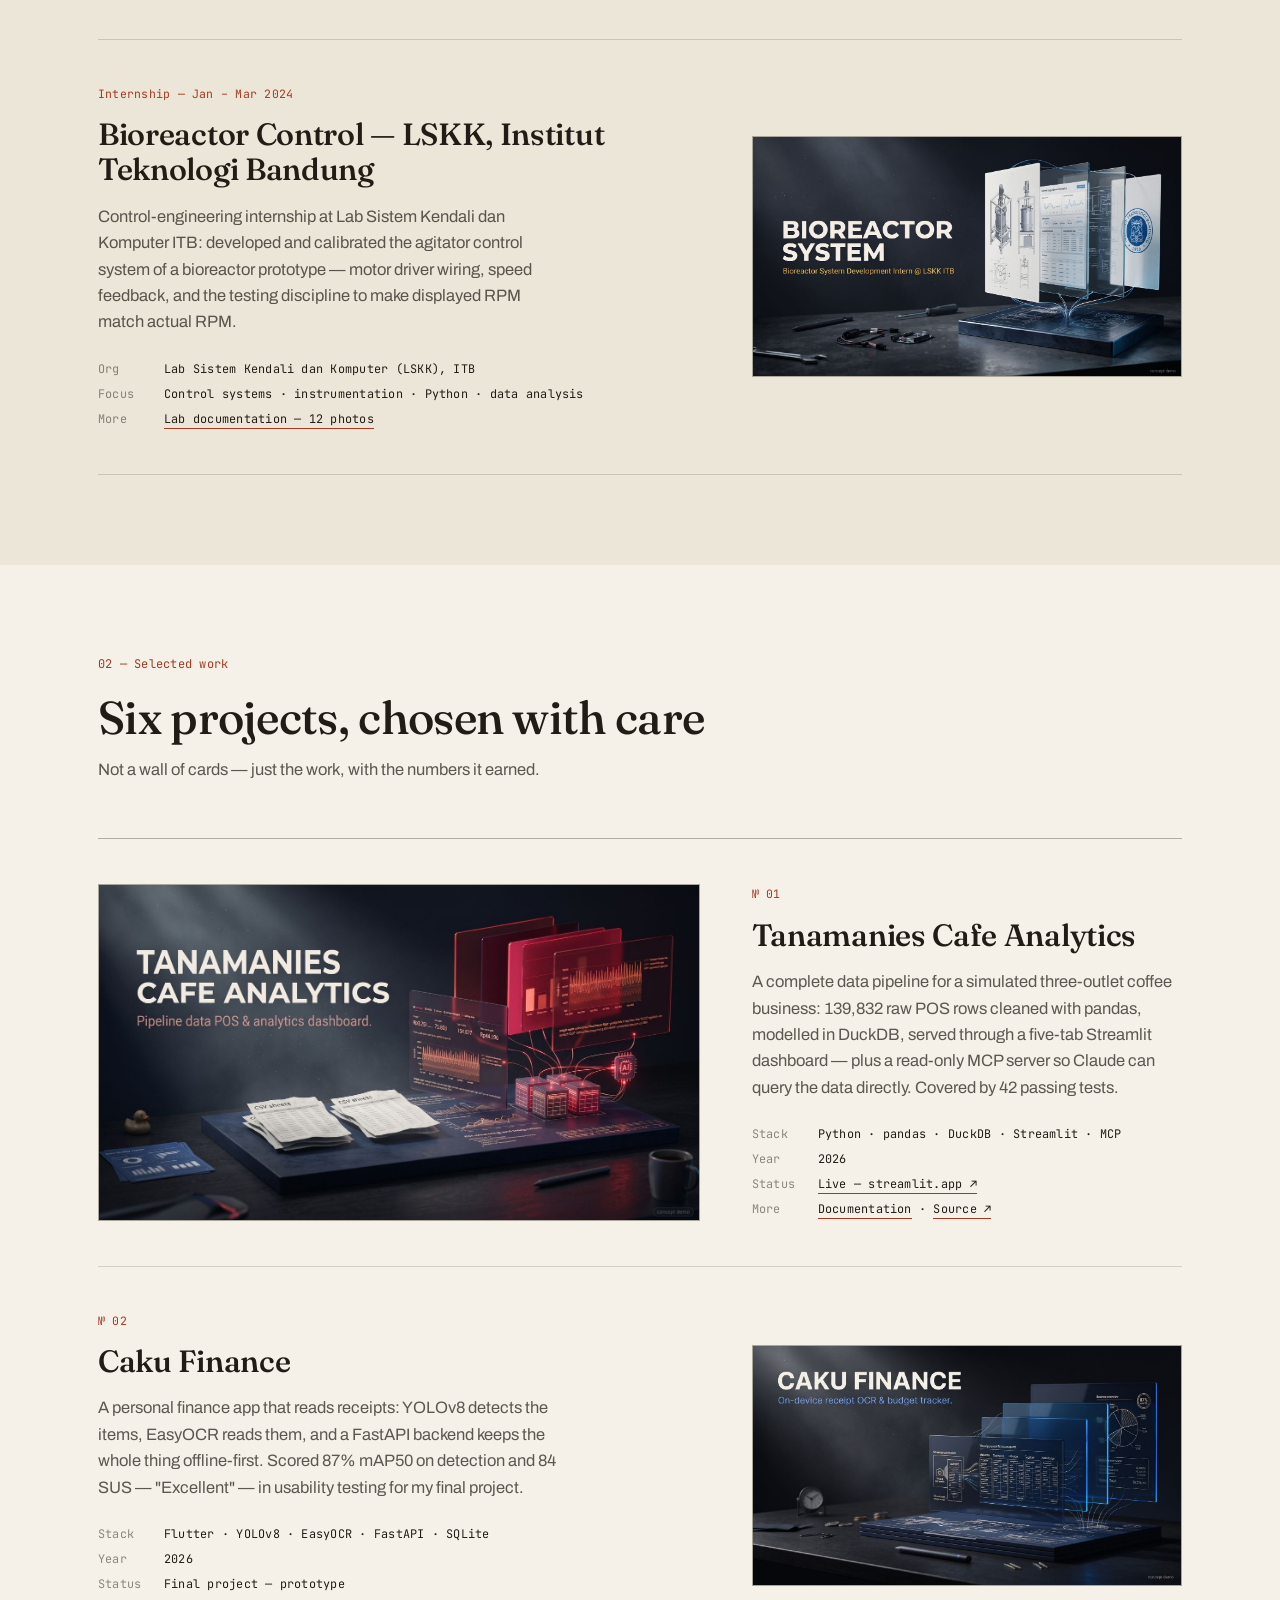
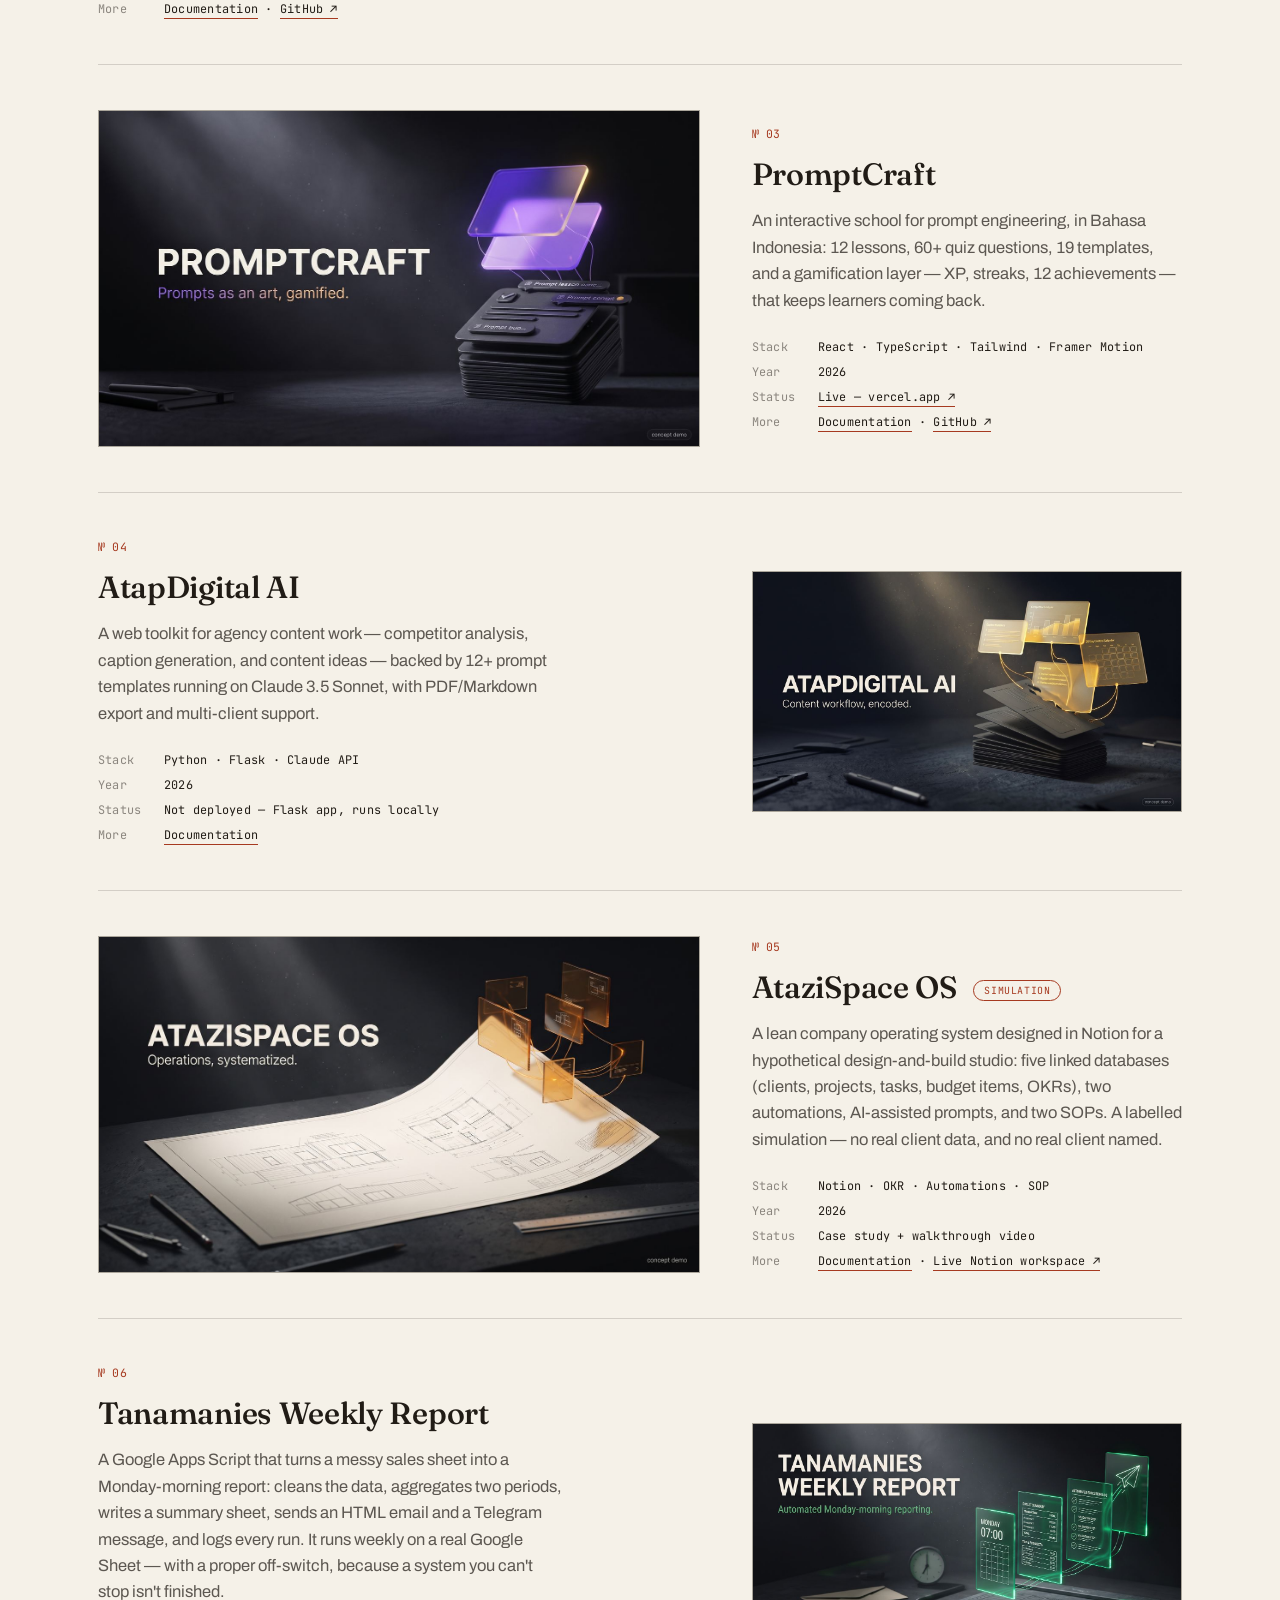
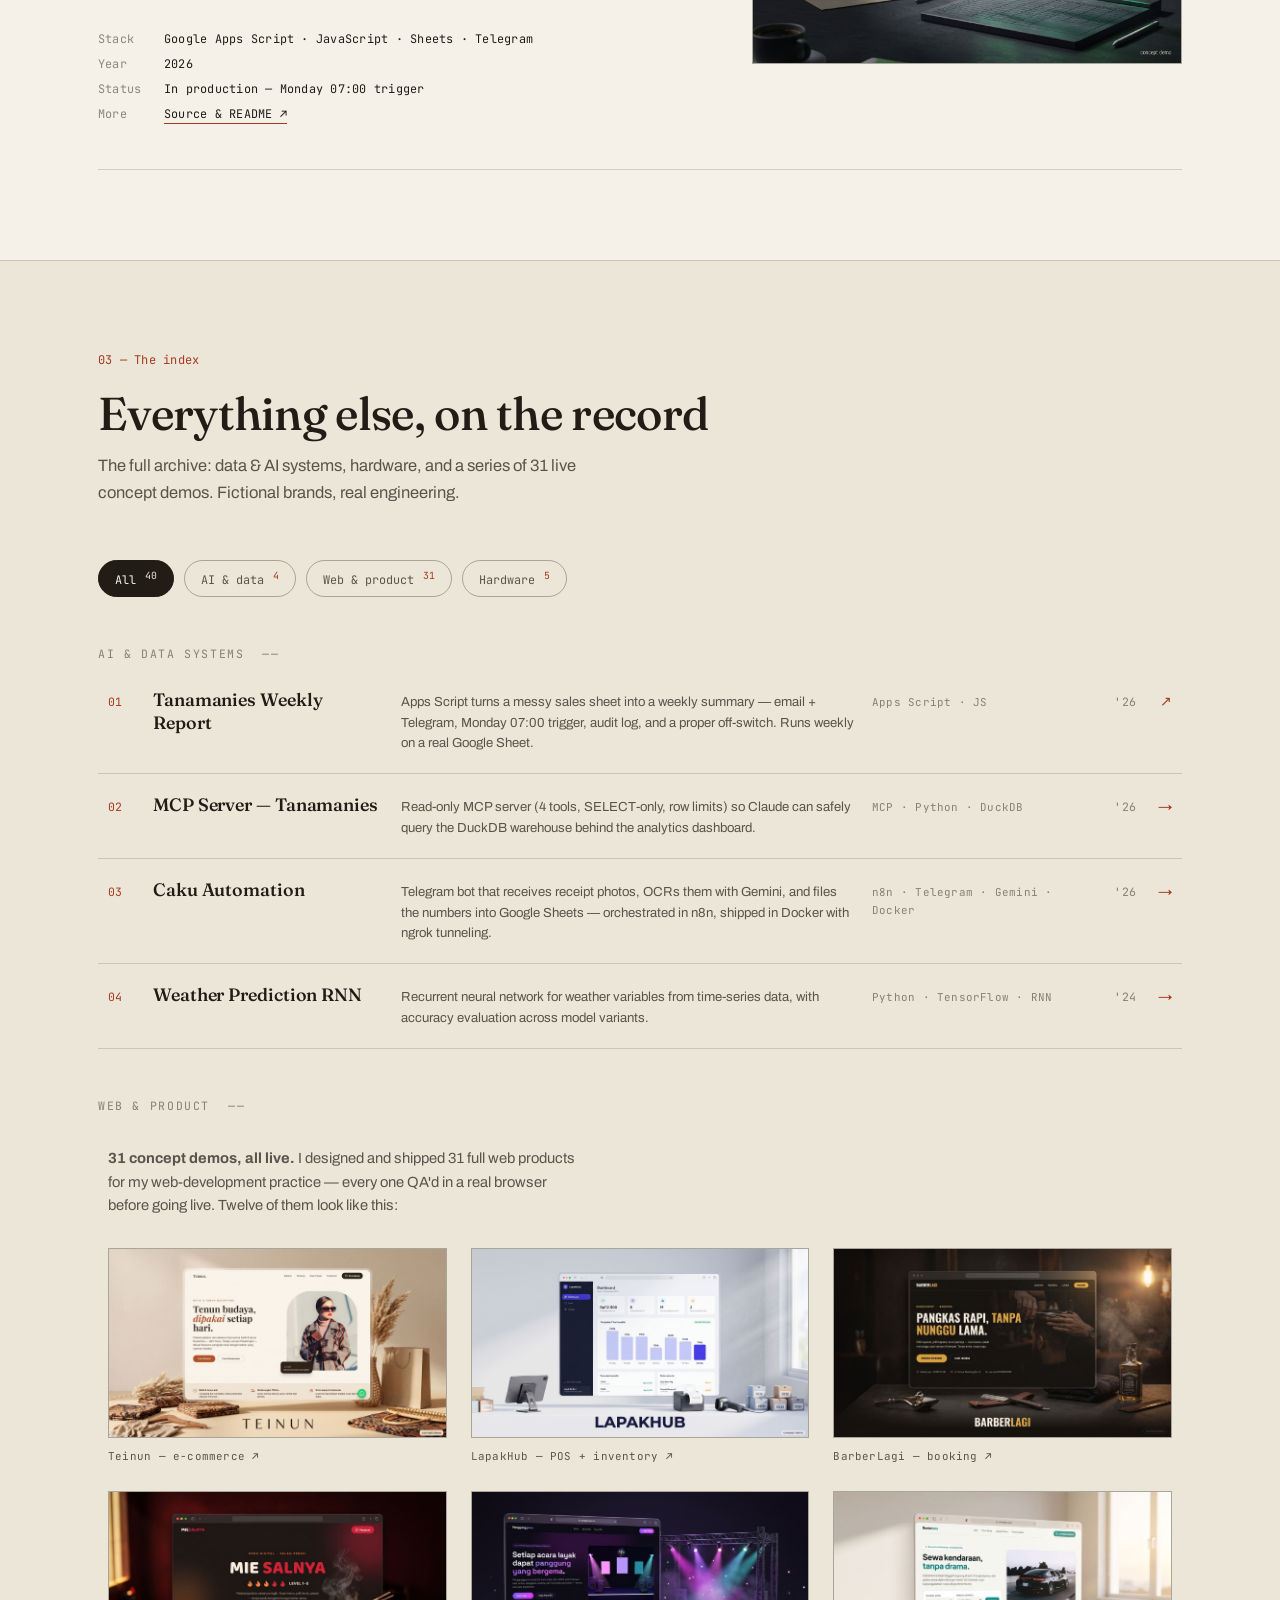
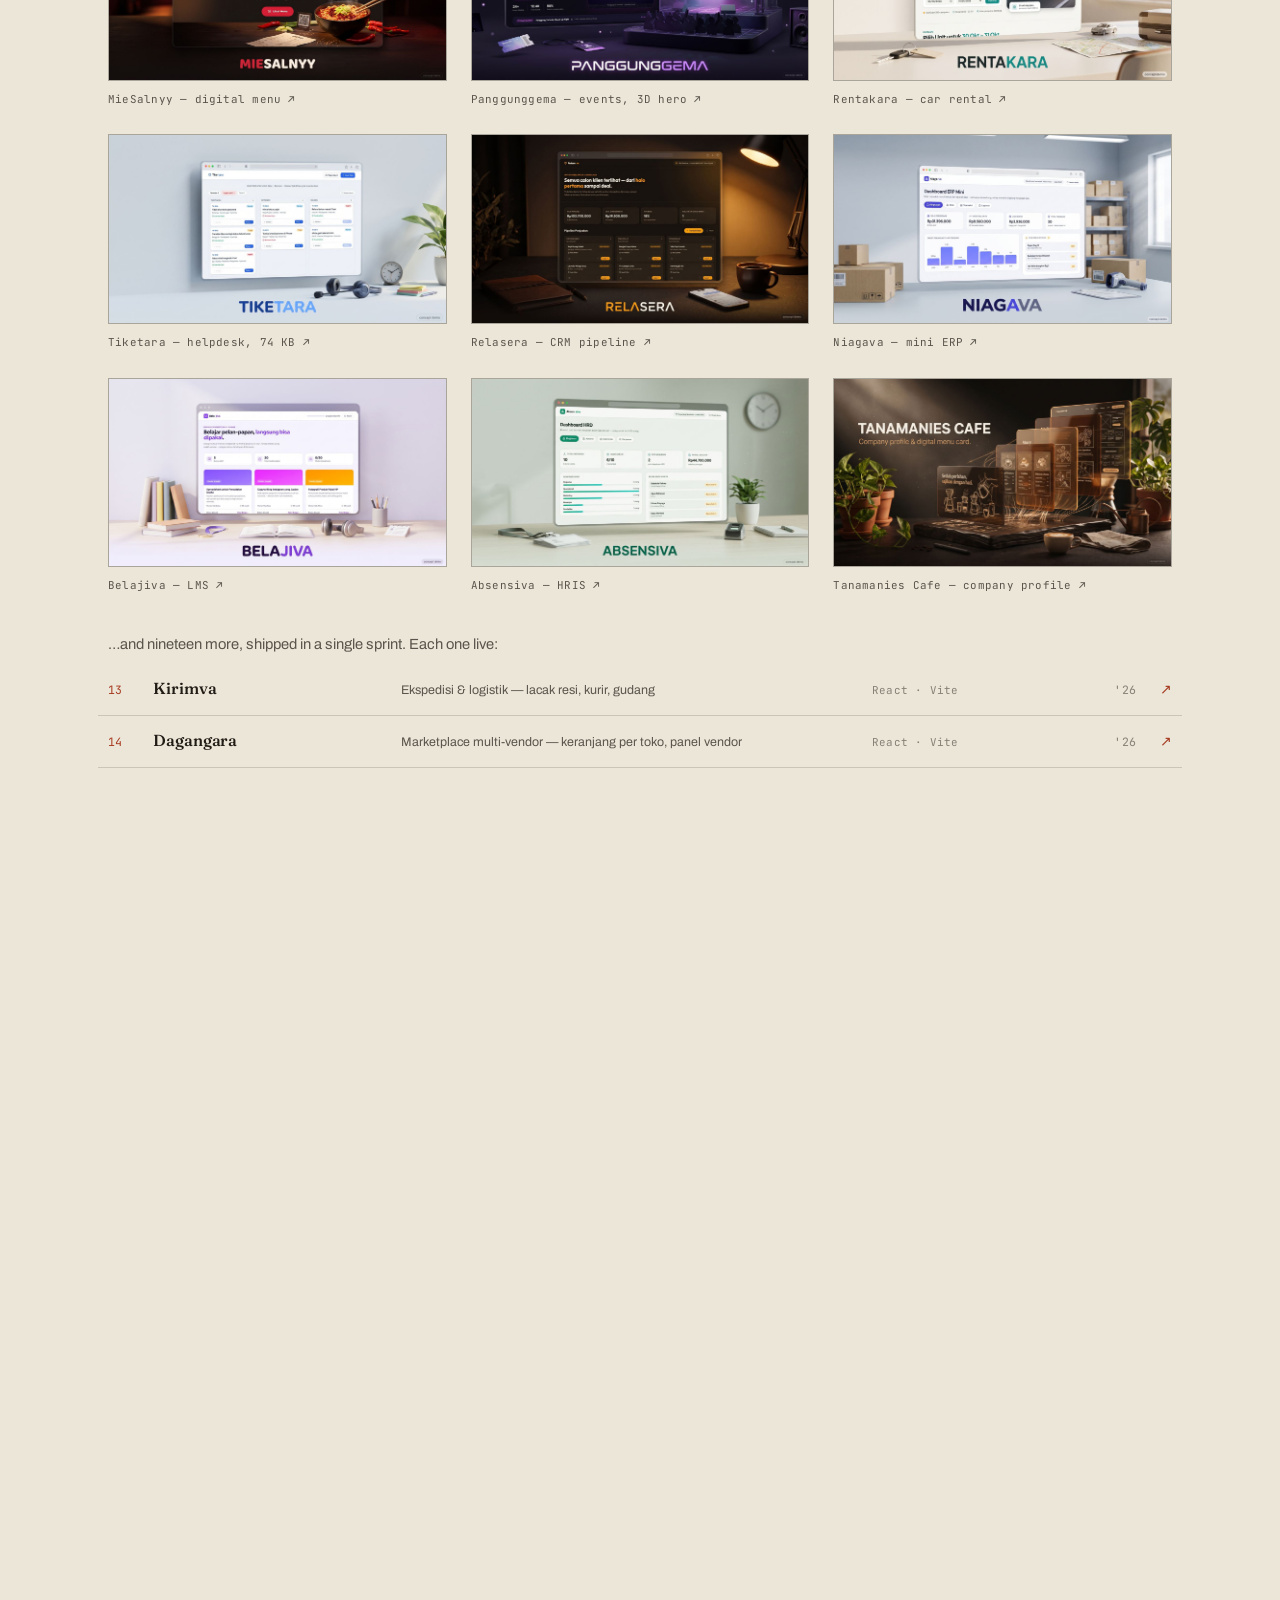
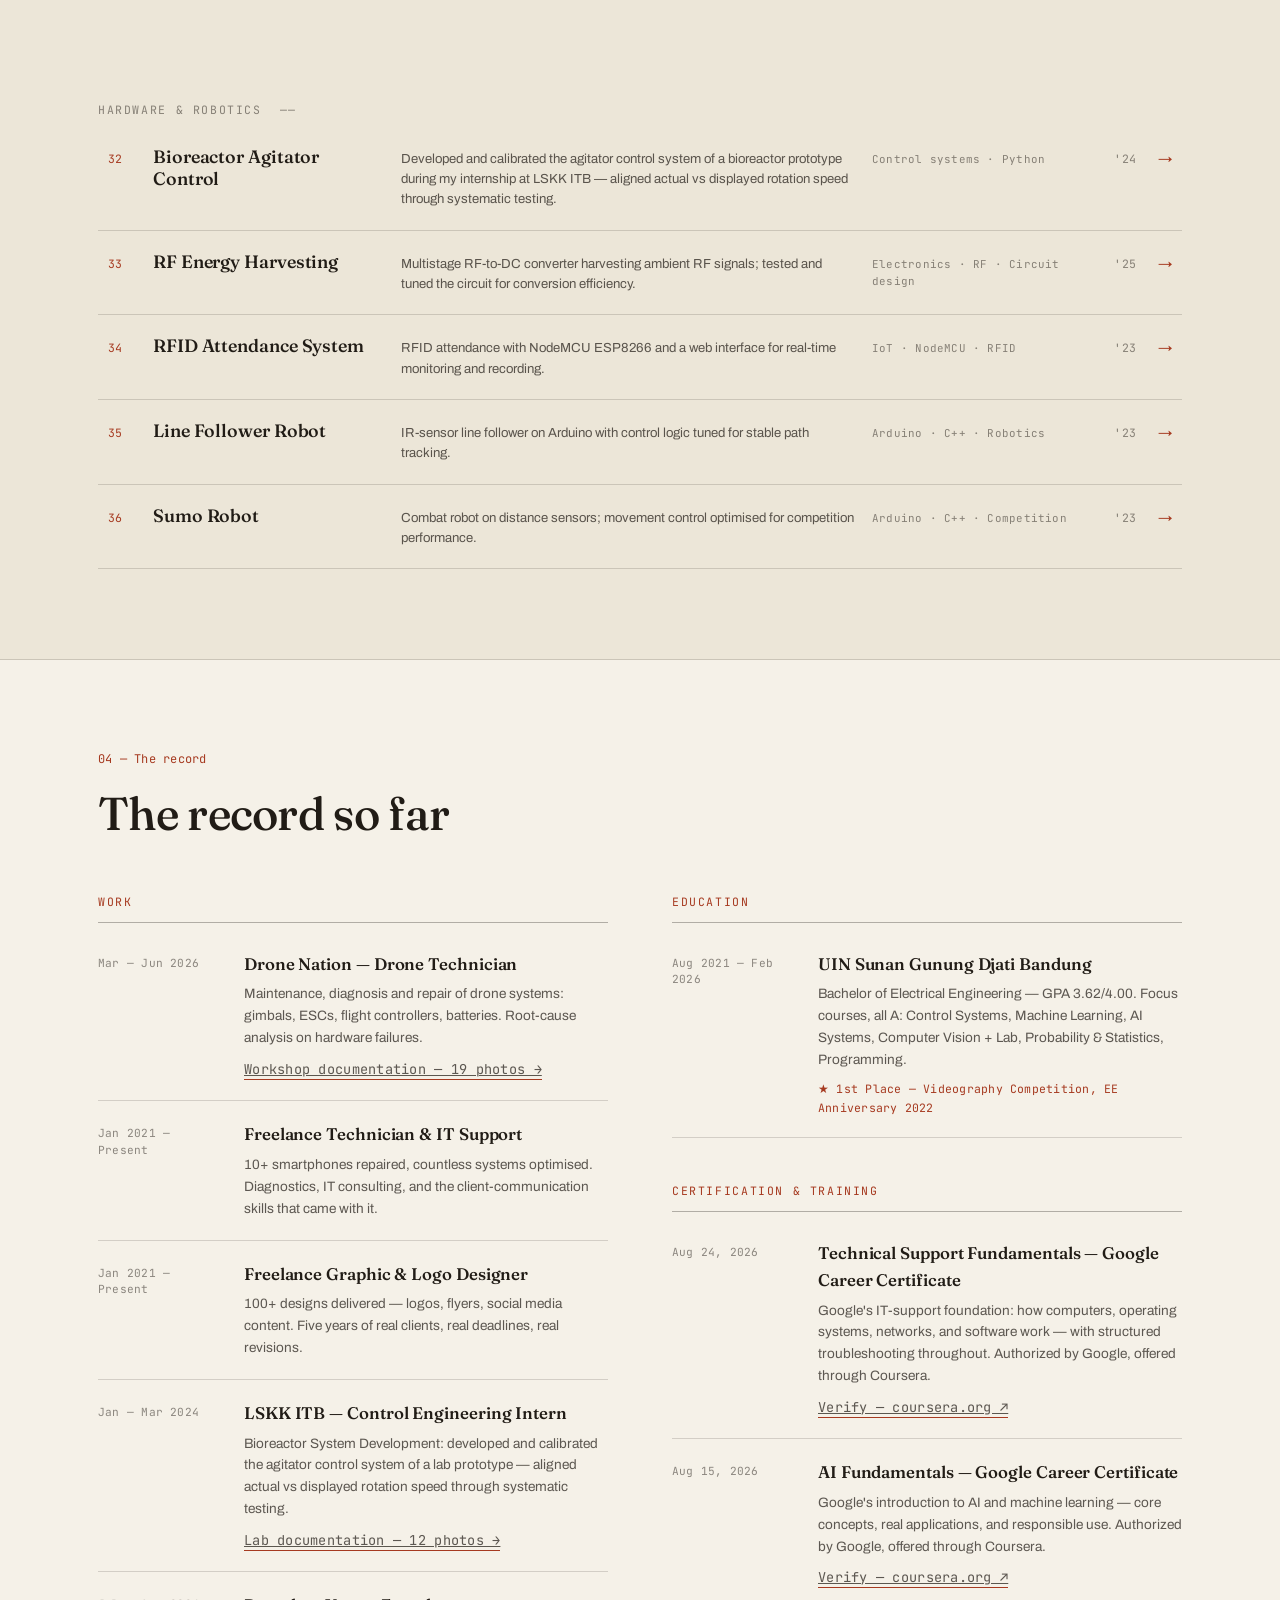
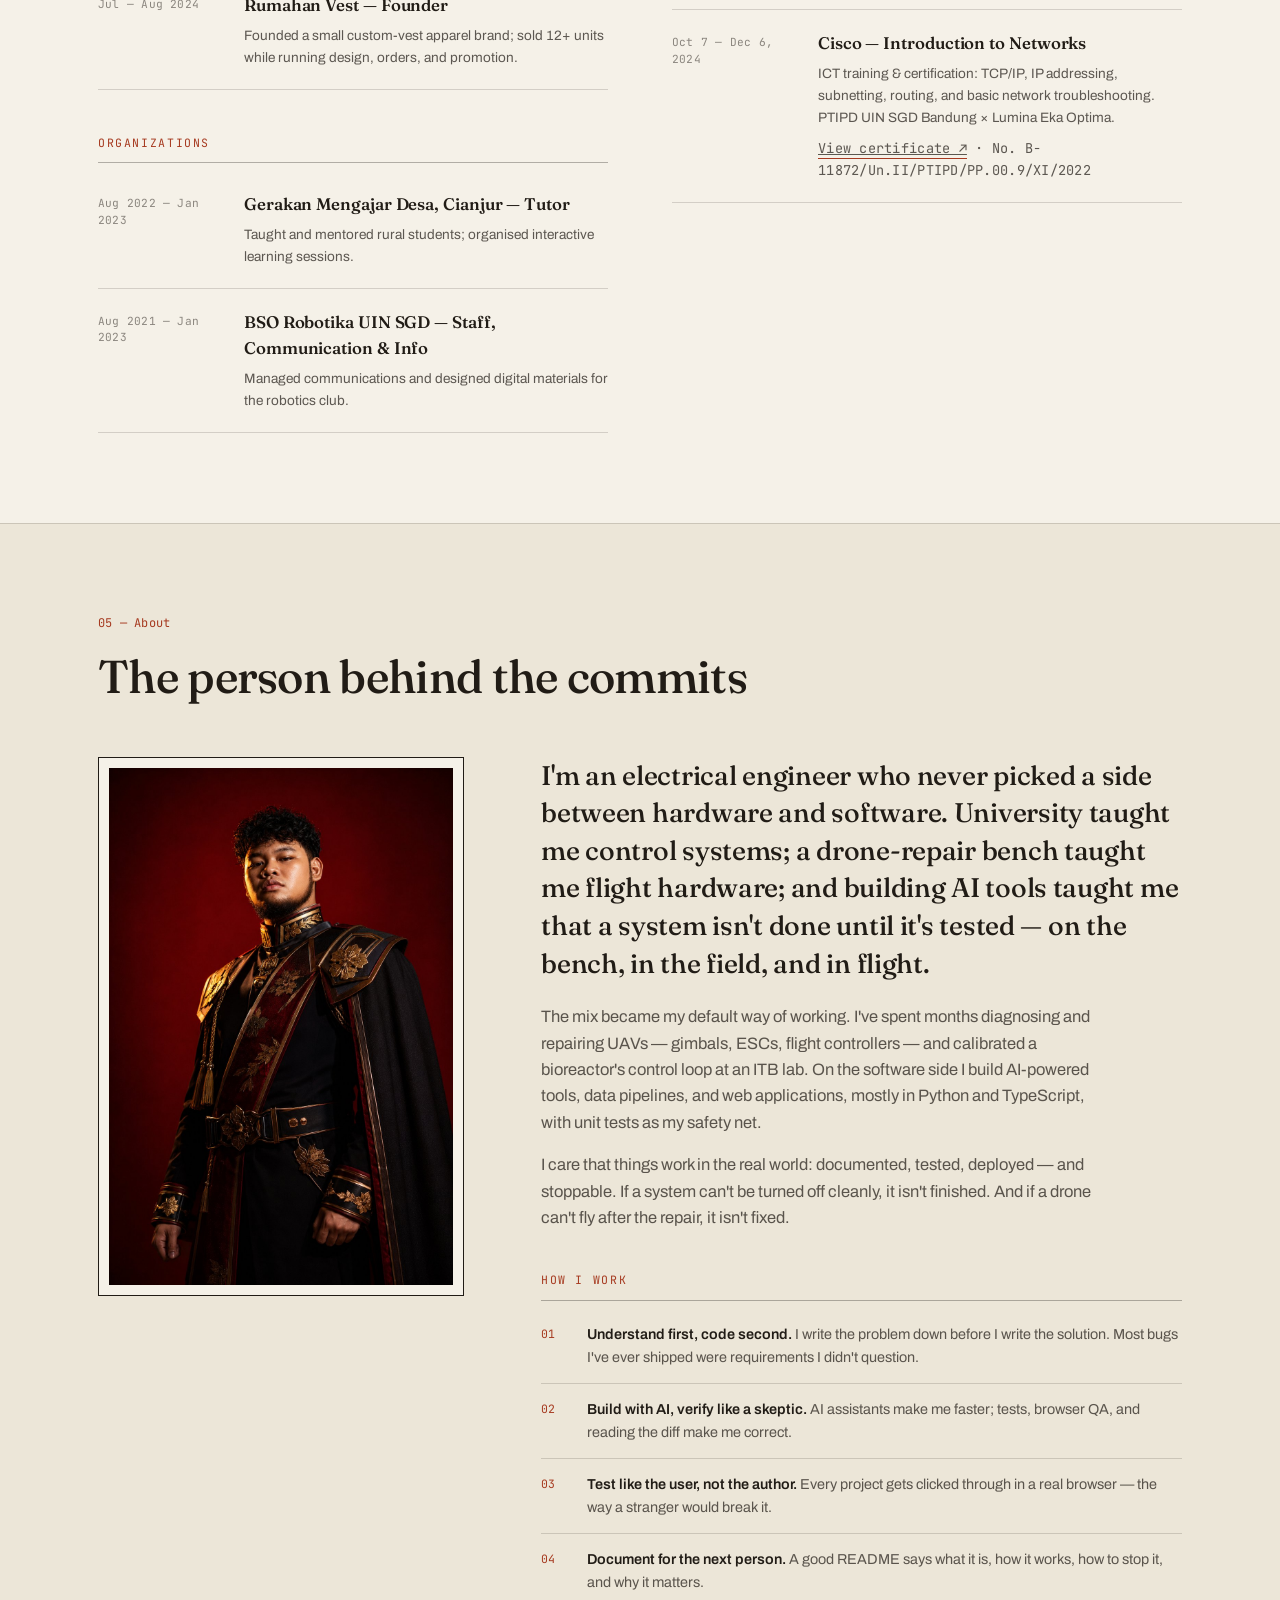
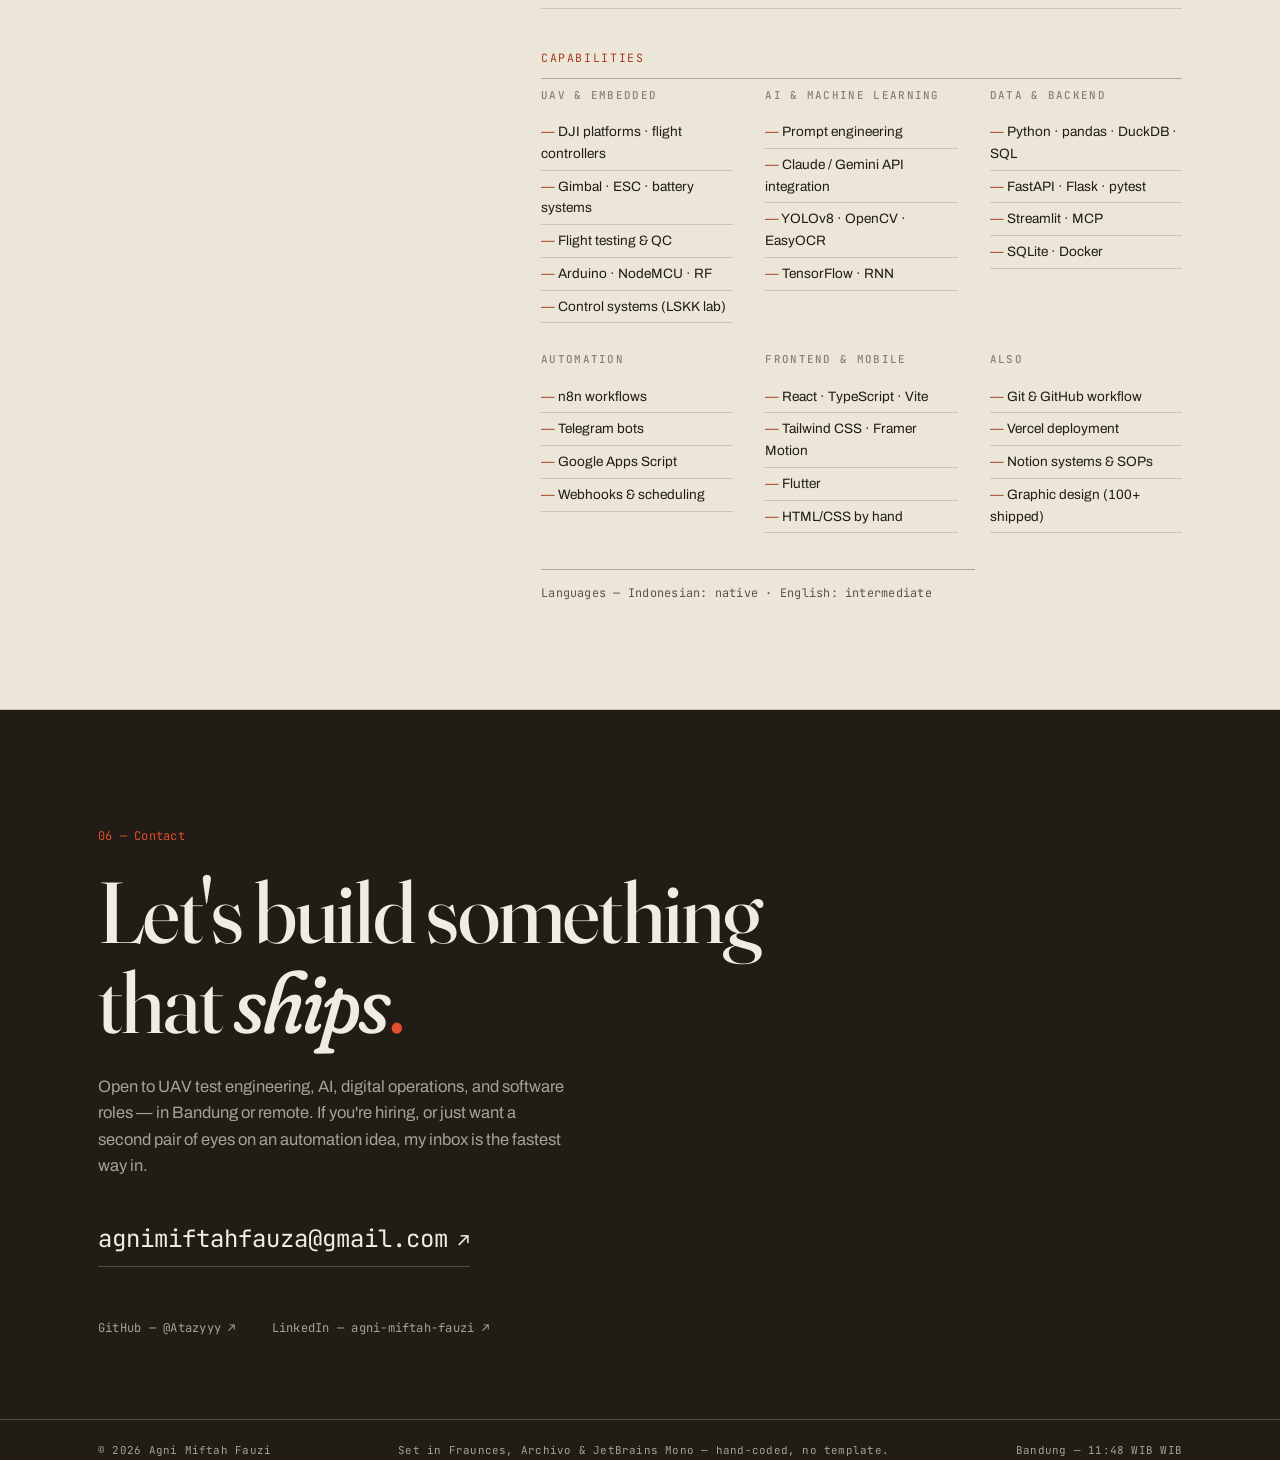
==== commit 5f3dbc51: "Reposition for UAV test engineer: hero intro, about lede, UAV-first capabilities, availability line," ====
--- a/index.html
+++ b/index.html
@@ -3,10 +3,10 @@
 <head>
   <meta charset="UTF-8">
   <meta name="viewport" content="width=device-width, initial-scale=1.0">
-  <title>Agni Miftah Fauzi — Software &amp; AI Engineer, Bandung</title>
-  <meta name="description" content="Portfolio of Agni Miftah Fauzi: AI systems, data pipelines, automation, and 31 live web product demos. Electrical Engineering background, Bandung, Indonesia.">
-  <meta property="og:title" content="Agni Miftah Fauzi — Software &amp; AI Engineer">
-  <meta property="og:description" content="AI systems, data pipelines, automation, and 31 live web product demos.">
+  <title>Agni Miftah Fauzi — UAV · AI · Software Engineer, Bandung</title>
+  <meta name="description" content="Portfolio of Agni Miftah Fauzi: UAV flight testing and drone repair, AI systems, data pipelines, and 31 live web product demos. Electrical Engineering, Bandung, Indonesia.">
+  <meta property="og:title" content="Agni Miftah Fauzi — UAV · AI · Software Engineer">
+  <meta property="og:description" content="UAV flight testing and drone repair, AI systems, automation, and 31 live web product demos.">
   <meta property="og:type" content="website">
   <meta property="og:url" content="https://portfolio-agni-v2.vercel.app/">
   <meta property="og:image" content="https://portfolio-agni-v2.vercel.app/og-image.jpg">
@@ -63,10 +63,10 @@
 
       <div class="hero-lower">
         <p class="hero-intro reveal">
-          I'm Agni Miftah Fauzi — a software &amp; AI engineer. I design AI-powered tools,
-          data pipelines, and web applications: usually in Python and TypeScript, often with
-          AI coding assistants beside me, always verified with tests and browser QA before
-          anyone else sees them.
+          I'm Agni Miftah Fauzi — an electrical engineer focused on UAV systems, AI
+          integration, and software development. I build practical applications and
+          intelligent systems across hardware and software — and I test what I build:
+          on the bench, in the field, and in flight.
         </p>
 
         <ul class="hero-nums" aria-label="Selected numbers">
@@ -84,7 +84,7 @@
         <header class="sec-head reveal">
           <span class="sec-label mono">01 — Featured experience</span>
           <h2 id="xp-feat-title" class="sec-title">Where I've worked, and what I actually did there</h2>
-          <p class="sec-sub">Real workplaces, real responsibilities — documented with photos from the bench and the lab.</p>
+          <p class="sec-sub">Real workplaces, real responsibilities — a UAV repair and test bench, a control lab at ITB — documented with photos from both.</p>
         </header>
 
         <div class="work-list">
@@ -99,8 +99,9 @@
               <p class="work-desc">
                 Four months on the repair bench for DJI drones: diagnosing failures down to the
                 board, replacing gimbals and ESCs, setting up flight controllers, battery
-                maintenance, and a test flight after every repair. Root-cause first —
-                "it won't fly" is a symptom, not a diagnosis.
+                maintenance, and a test flight after every repair — controller paired, telemetry
+                checked before the shell goes back on. Root-cause first — "it won't fly" is a
+                symptom, not a diagnosis.
               </p>
               <dl class="work-meta mono">
                 <div><dt>Org</dt><dd>Drone Nation — service &amp; repair, Bandung</dd></div>
@@ -621,19 +622,22 @@
 
           <div class="about-text">
             <p class="about-lede reveal">
-              I'm an electrical engineer who ended up in software — and I mean that literally:
-              university taught me control systems, freelancing taught me deadlines, and repairing
-              drones taught me that hardware always finds a new way to surprise you.
+              I'm an electrical engineer who never picked a side between hardware and software.
+              University taught me control systems; a drone-repair bench taught me flight
+              hardware; and building AI tools taught me that a system isn't done until it's
+              tested — on the bench, in the field, and in flight.
             </p>
             <p class="reveal">
-              Somewhere along the way I started automating things. First receipts, then reports,
-              then entire workflows. Today I build AI-powered tools, data pipelines, and web
-              applications — mostly in Python and TypeScript, usually with AI coding assistants at
-              my side and unit tests as my safety net.
+              The mix became my default way of working. I've spent months diagnosing and
+              repairing UAVs — gimbals, ESCs, flight controllers — and calibrated a bioreactor's
+              control loop at an ITB lab. On the software side I build AI-powered tools, data
+              pipelines, and web applications, mostly in Python and TypeScript, with unit tests
+              as my safety net.
             </p>
             <p class="reveal">
               I care that things work in the real world: documented, tested, deployed — and
-              stoppable. If a system can't be turned off cleanly, it isn't finished.
+              stoppable. If a system can't be turned off cleanly, it isn't finished. And if a
+              drone can't fly after the repair, it isn't fixed.
             </p>
 
             <h3 class="xp-heading mono reveal">How I work</h3>
@@ -647,6 +651,10 @@
             <h3 class="xp-heading mono reveal">Capabilities</h3>
             <div class="cap-grid">
               <div class="cap-col reveal">
+                <h4 class="mono">UAV &amp; embedded</h4>
+                <ul><li>DJI platforms · flight controllers</li><li>Gimbal · ESC · battery systems</li><li>Flight testing &amp; QC</li><li>Arduino · NodeMCU · RF</li><li>Control systems (LSKK lab)</li></ul>
+              </div>
+              <div class="cap-col reveal">
                 <h4 class="mono">AI &amp; machine learning</h4>
                 <ul><li>Prompt engineering</li><li>Claude / Gemini API integration</li><li>YOLOv8 · OpenCV · EasyOCR</li><li>TensorFlow · RNN</li></ul>
               </div>
@@ -663,14 +671,11 @@
                 <ul><li>React · TypeScript · Vite</li><li>Tailwind CSS · Framer Motion</li><li>Flutter</li><li>HTML/CSS by hand</li></ul>
               </div>
               <div class="cap-col reveal">
-                <h4 class="mono">Embedded &amp; hardware</h4>
-                <ul><li>Arduino · NodeMCU</li><li>Circuit design · RF</li><li>Control systems</li><li>Drone maintenance</li></ul>
-              </div>
-              <div class="cap-col reveal">
                 <h4 class="mono">Also</h4>
                 <ul><li>Git &amp; GitHub workflow</li><li>Vercel deployment</li><li>Notion systems &amp; SOPs</li><li>Graphic design (100+ shipped)</li></ul>
               </div>
             </div>
+
 
             <p class="about-lang mono reveal">Languages — Indonesian: native · English: intermediate</p>
           </div>
@@ -686,7 +691,7 @@
           Let's build something<br>that <em>ships</em><span class="paper-dot">.</span>
         </h2>
         <p class="contact-sub reveal">
-          Open to AI Engineer, AI Specialist, digital operations, and software roles —
+          Open to UAV test engineering, AI, digital operations, and software roles —
           in Bandung or remote. If you're hiring, or just want a second pair of eyes
           on an automation idea, my inbox is the fastest way in.
         </p>
